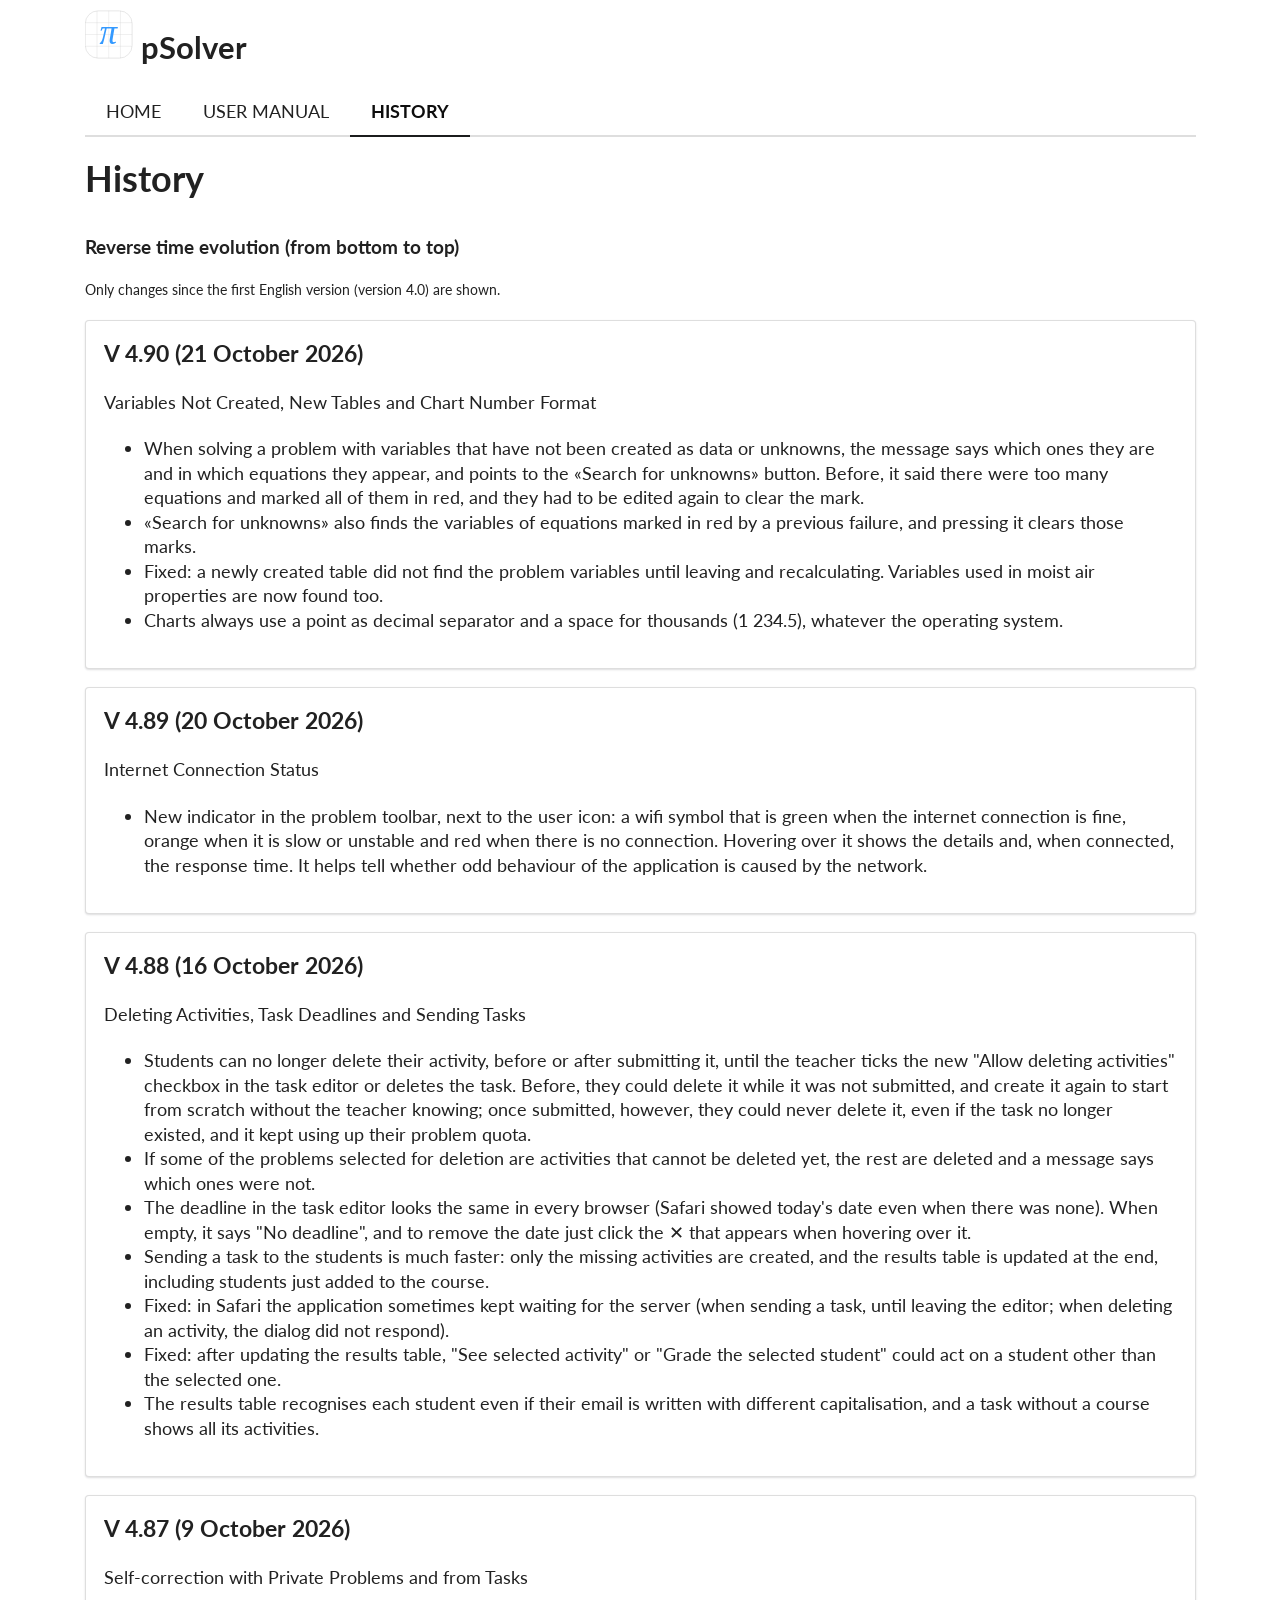
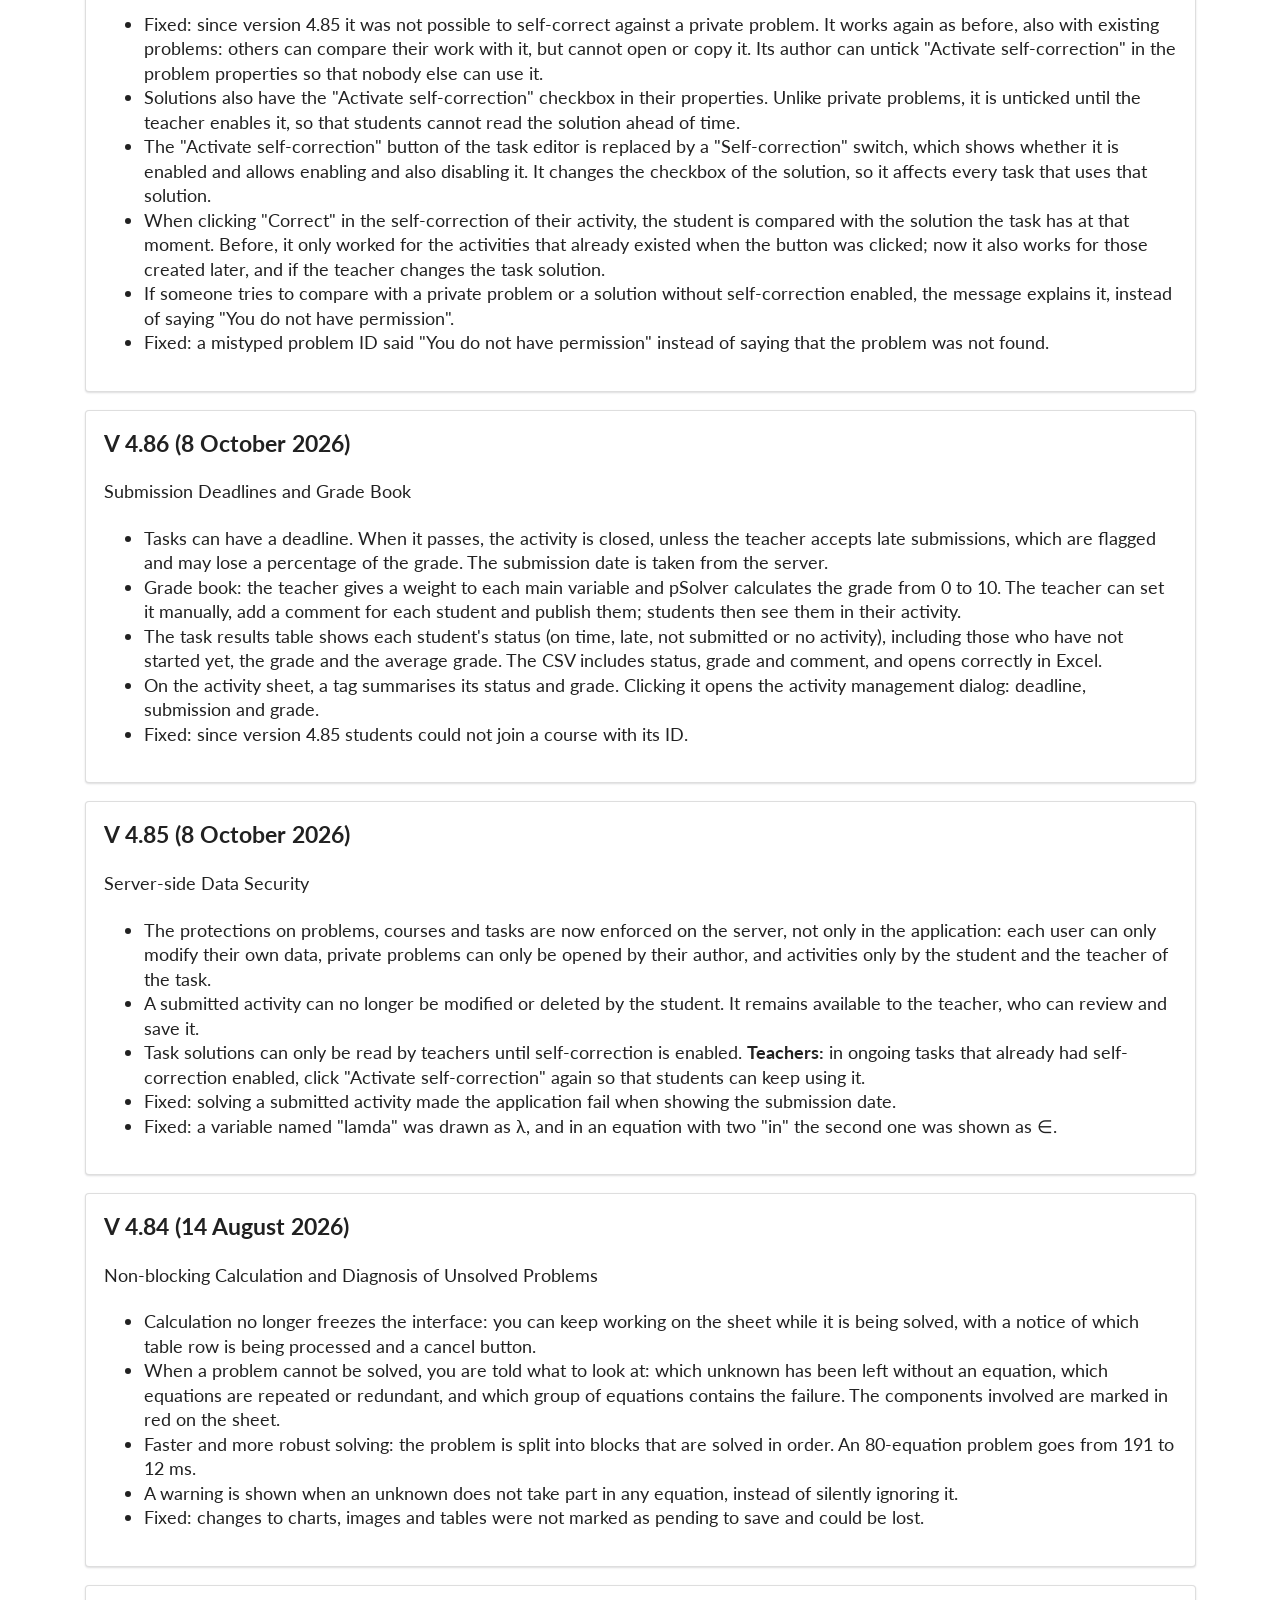
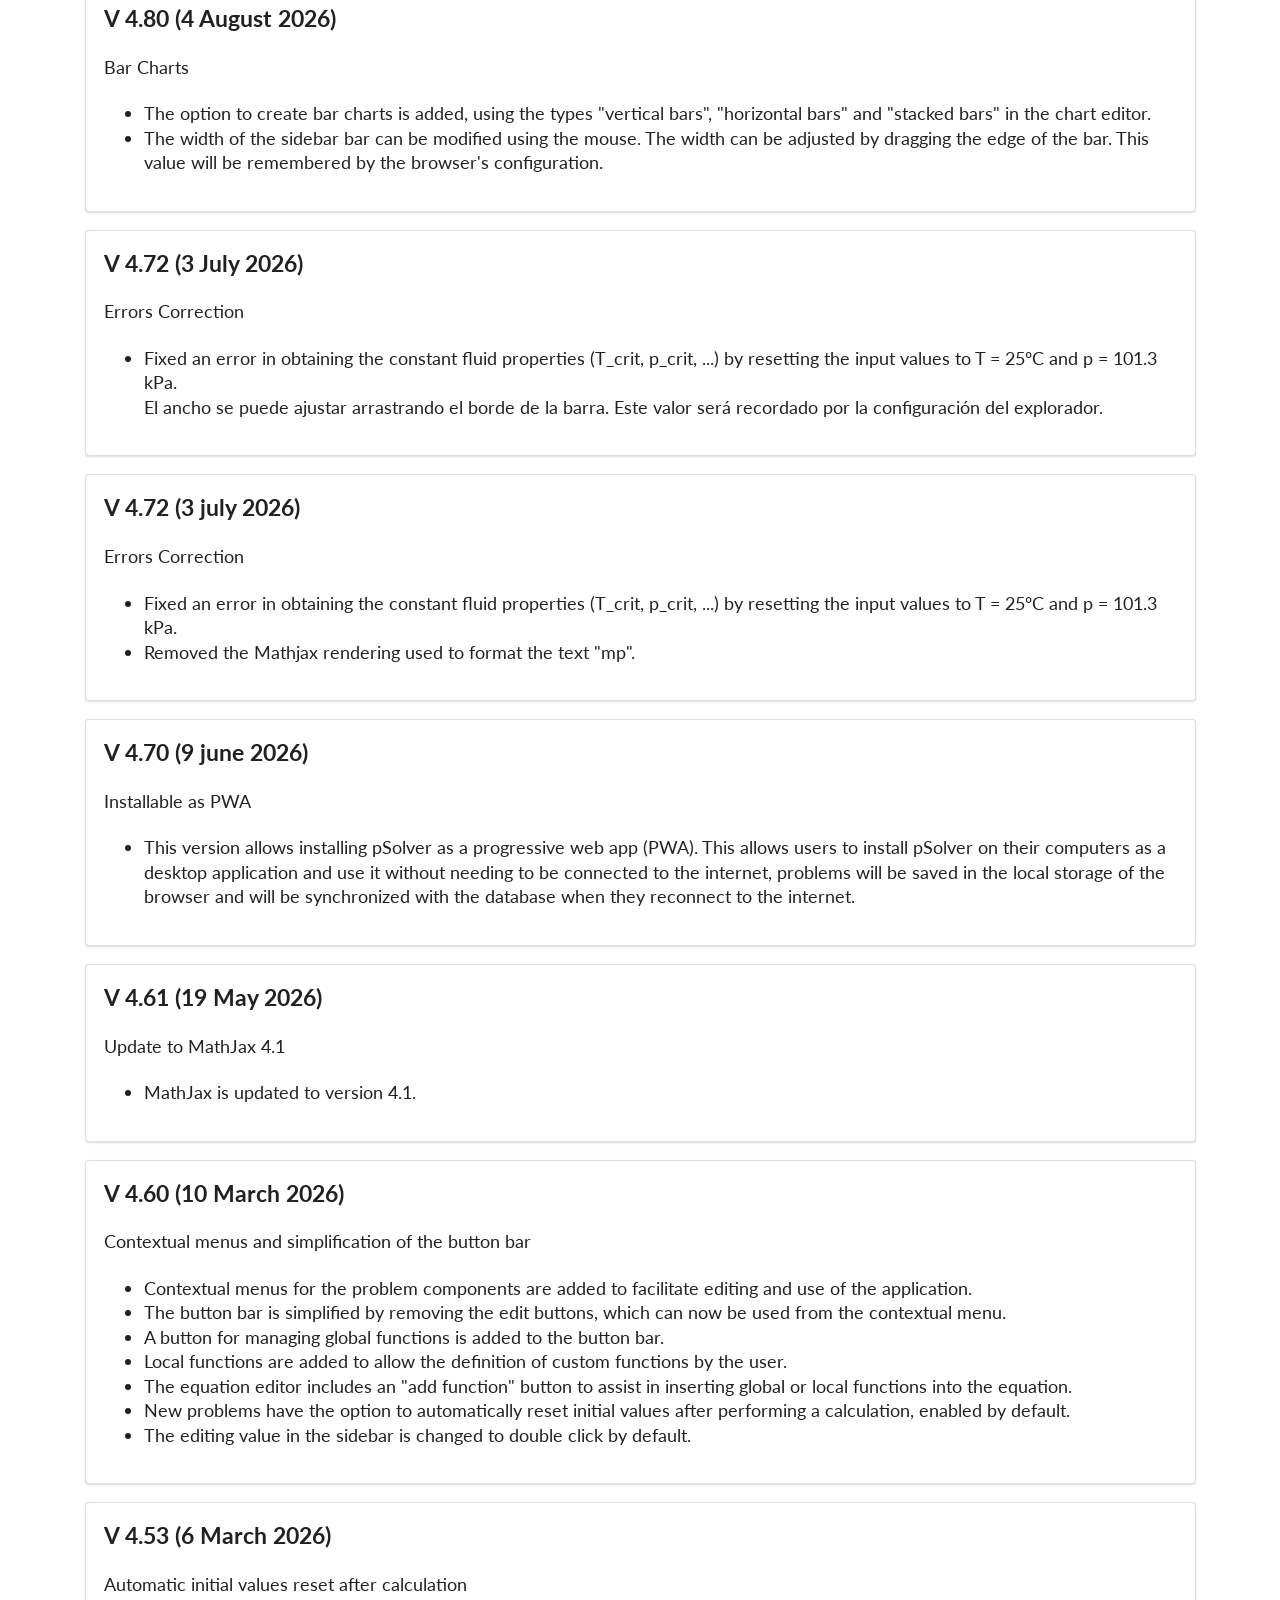
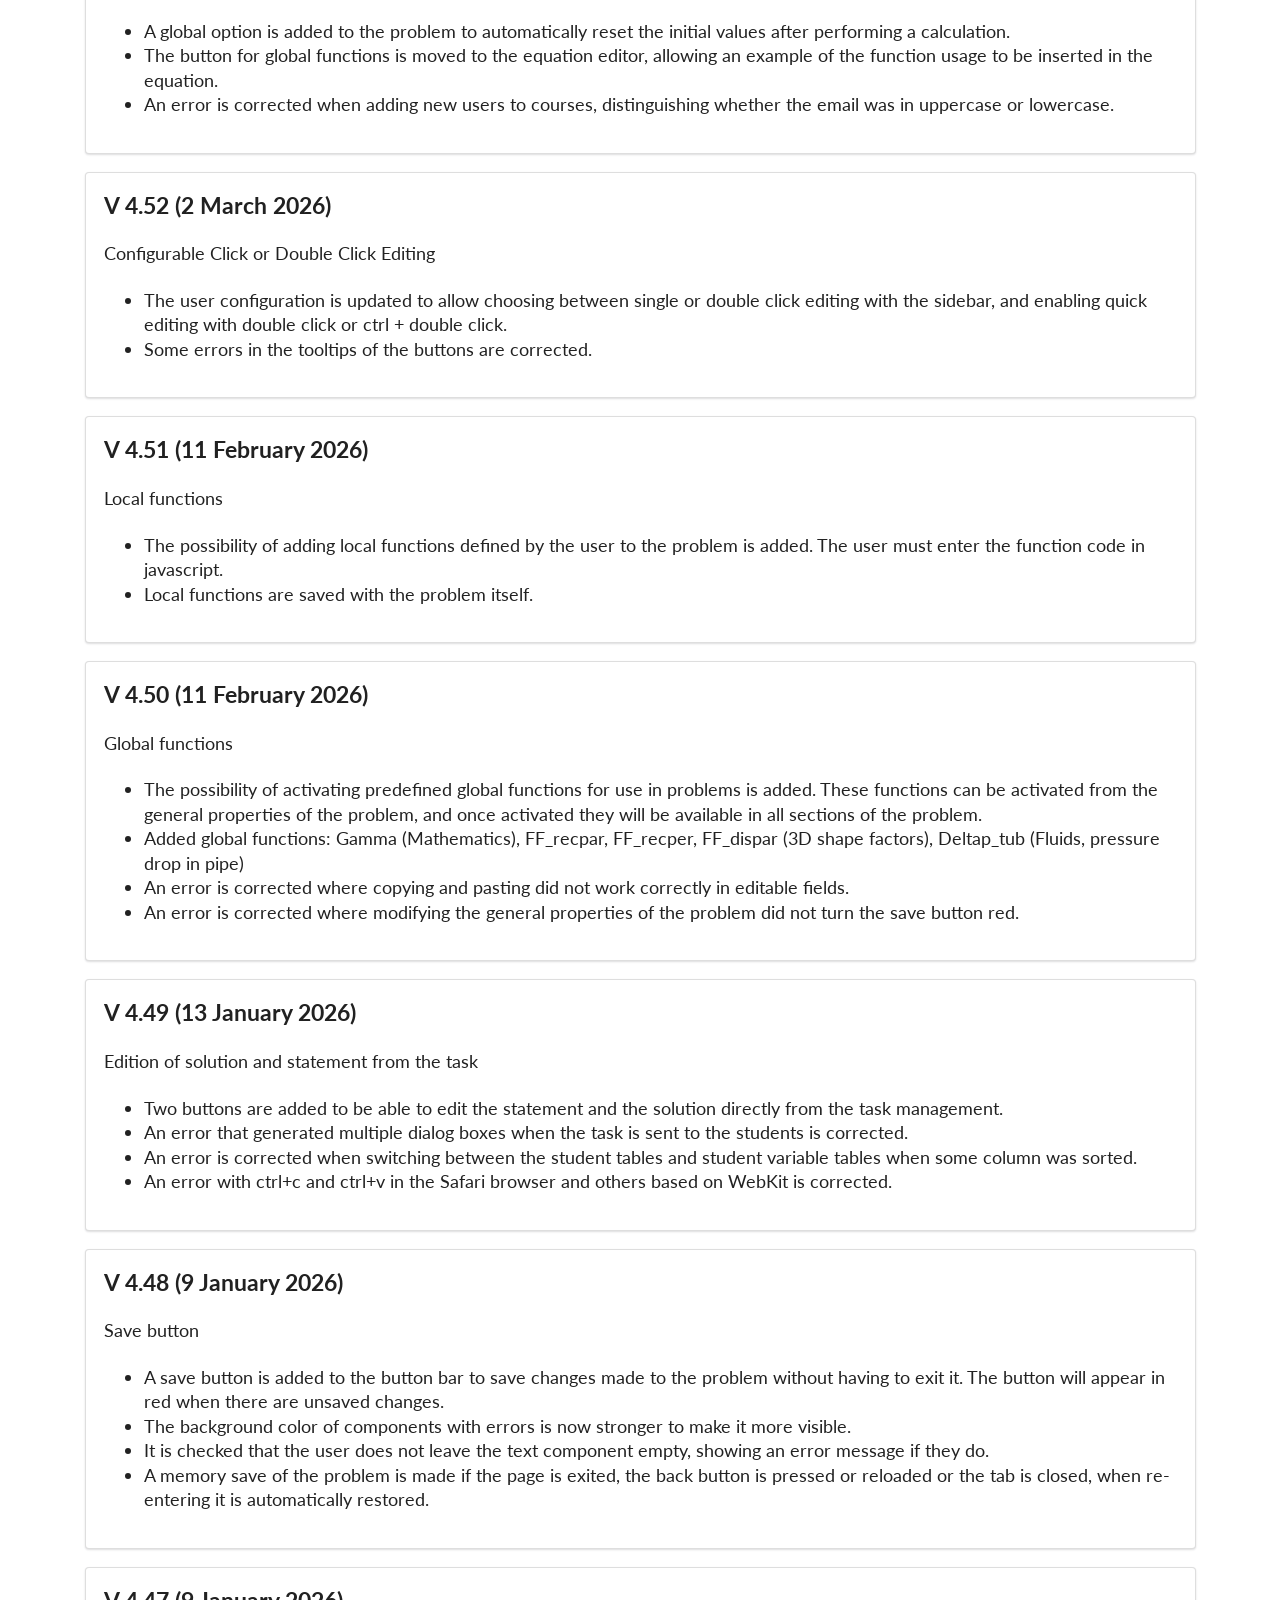
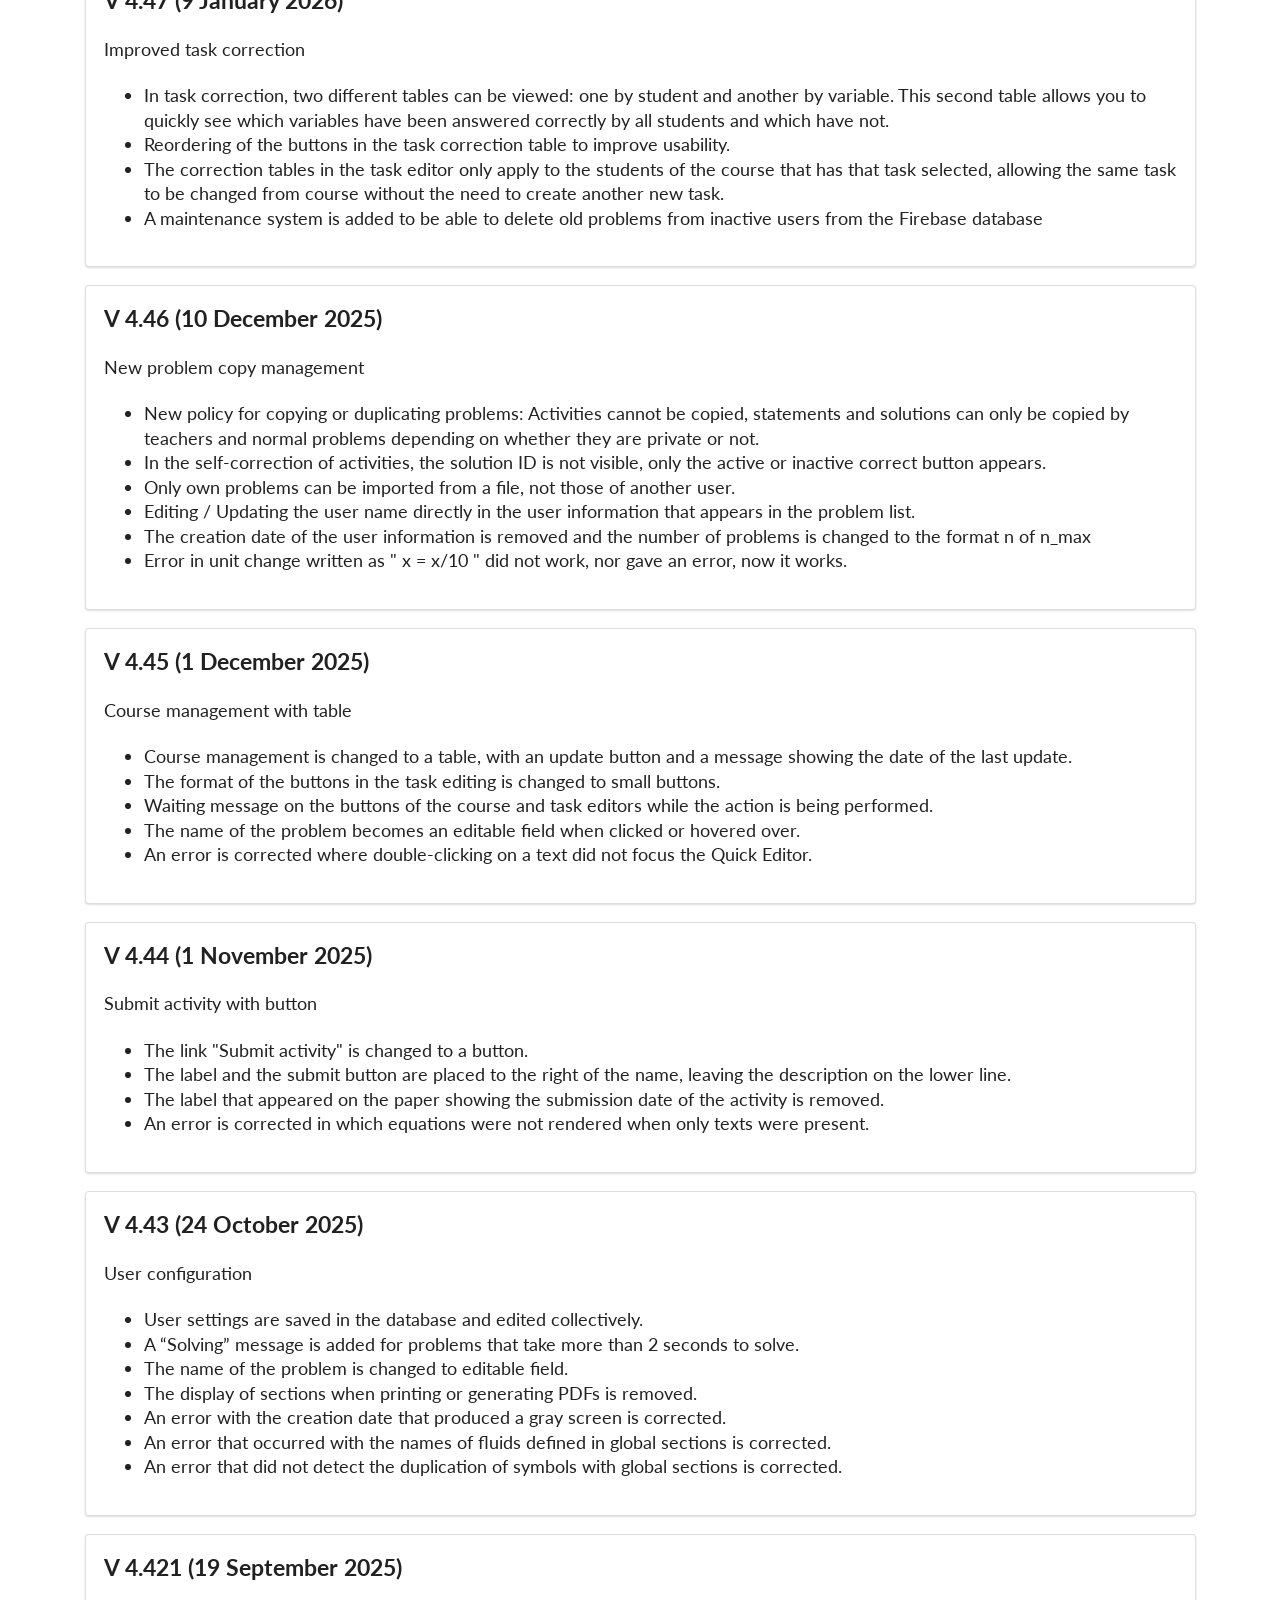
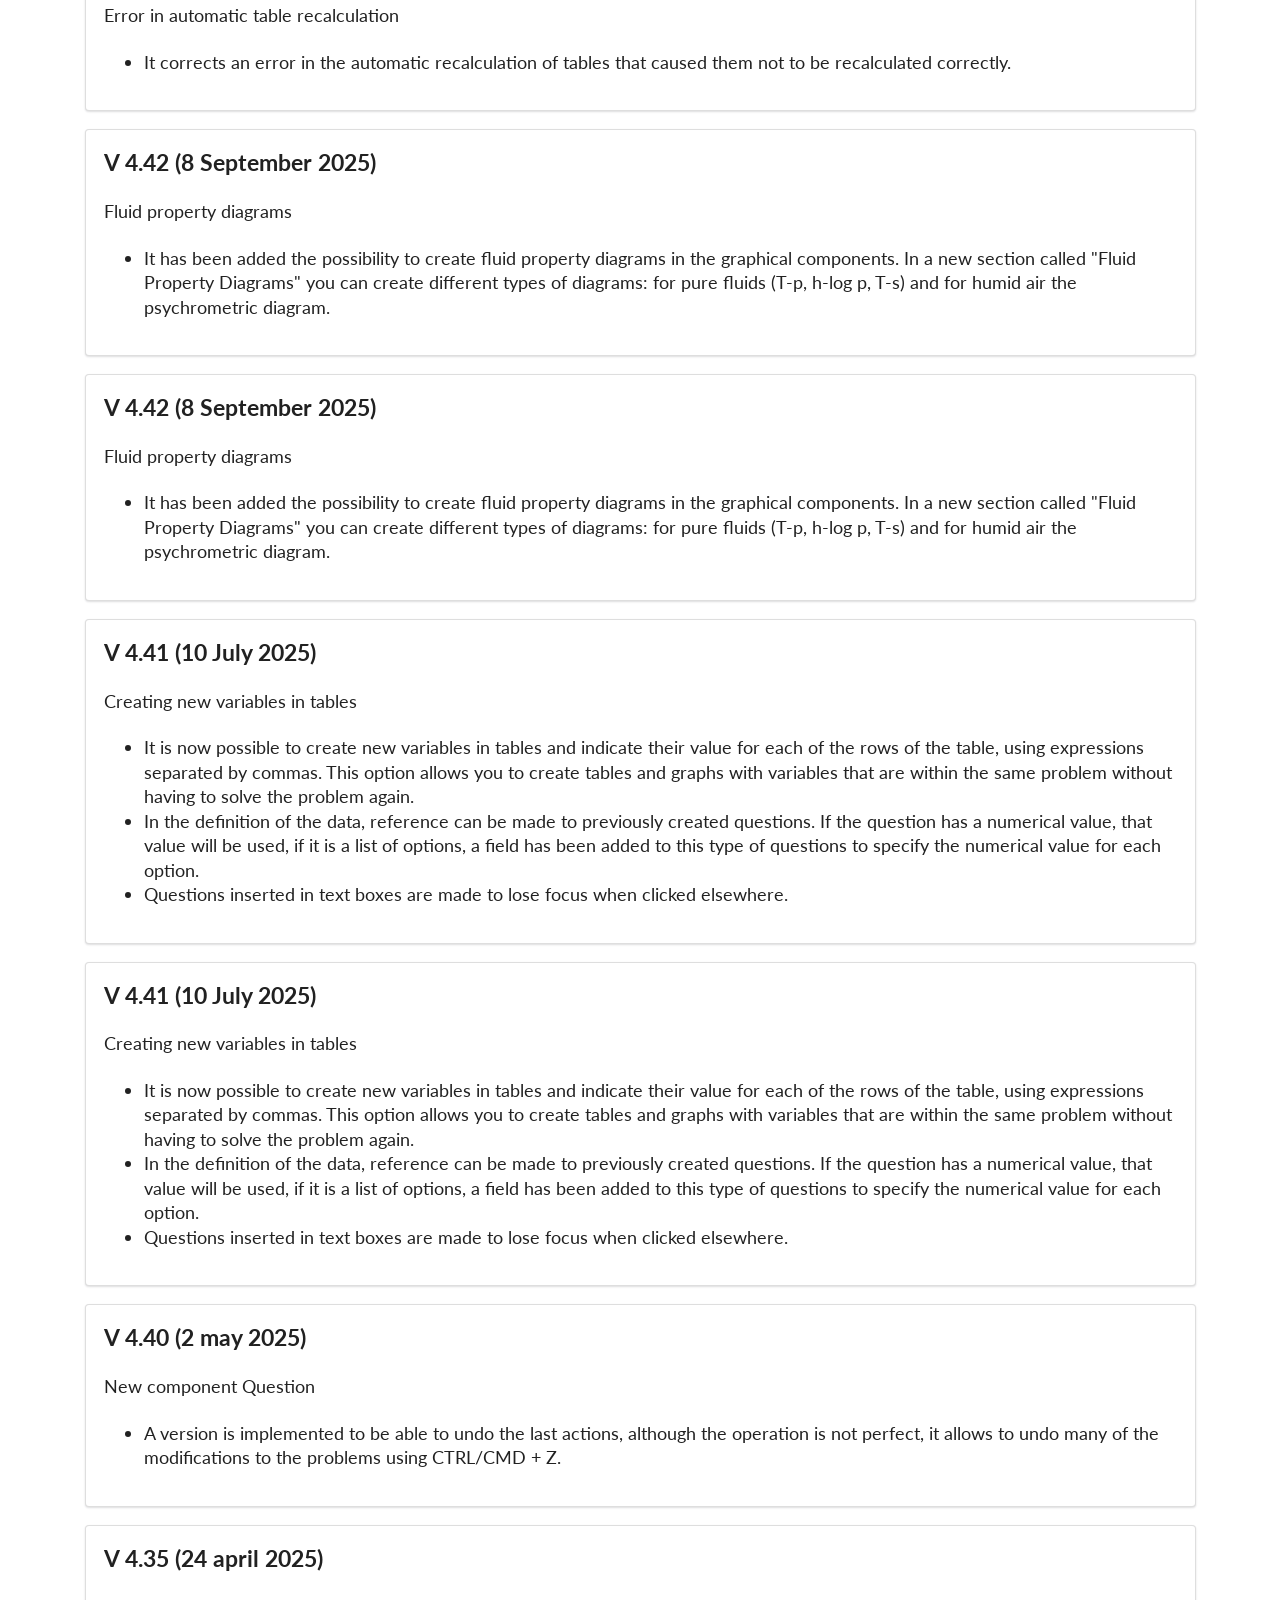
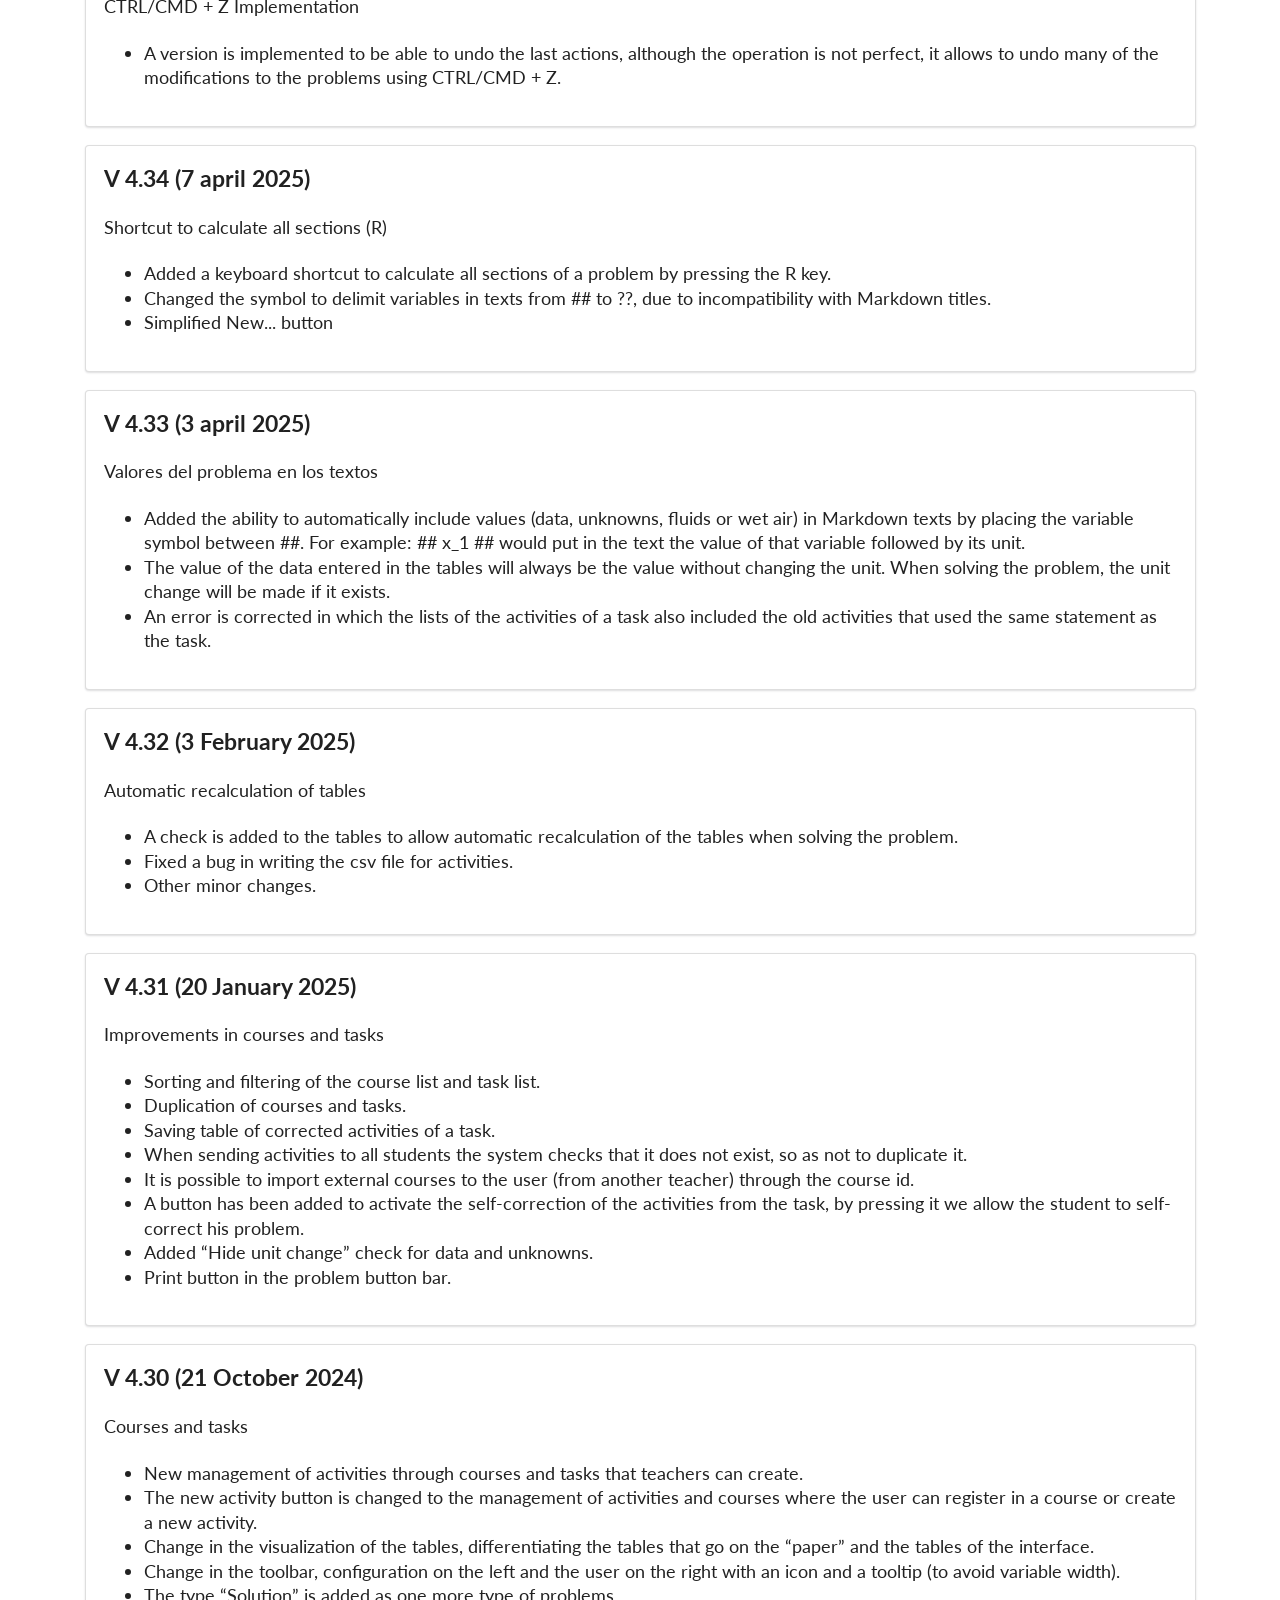
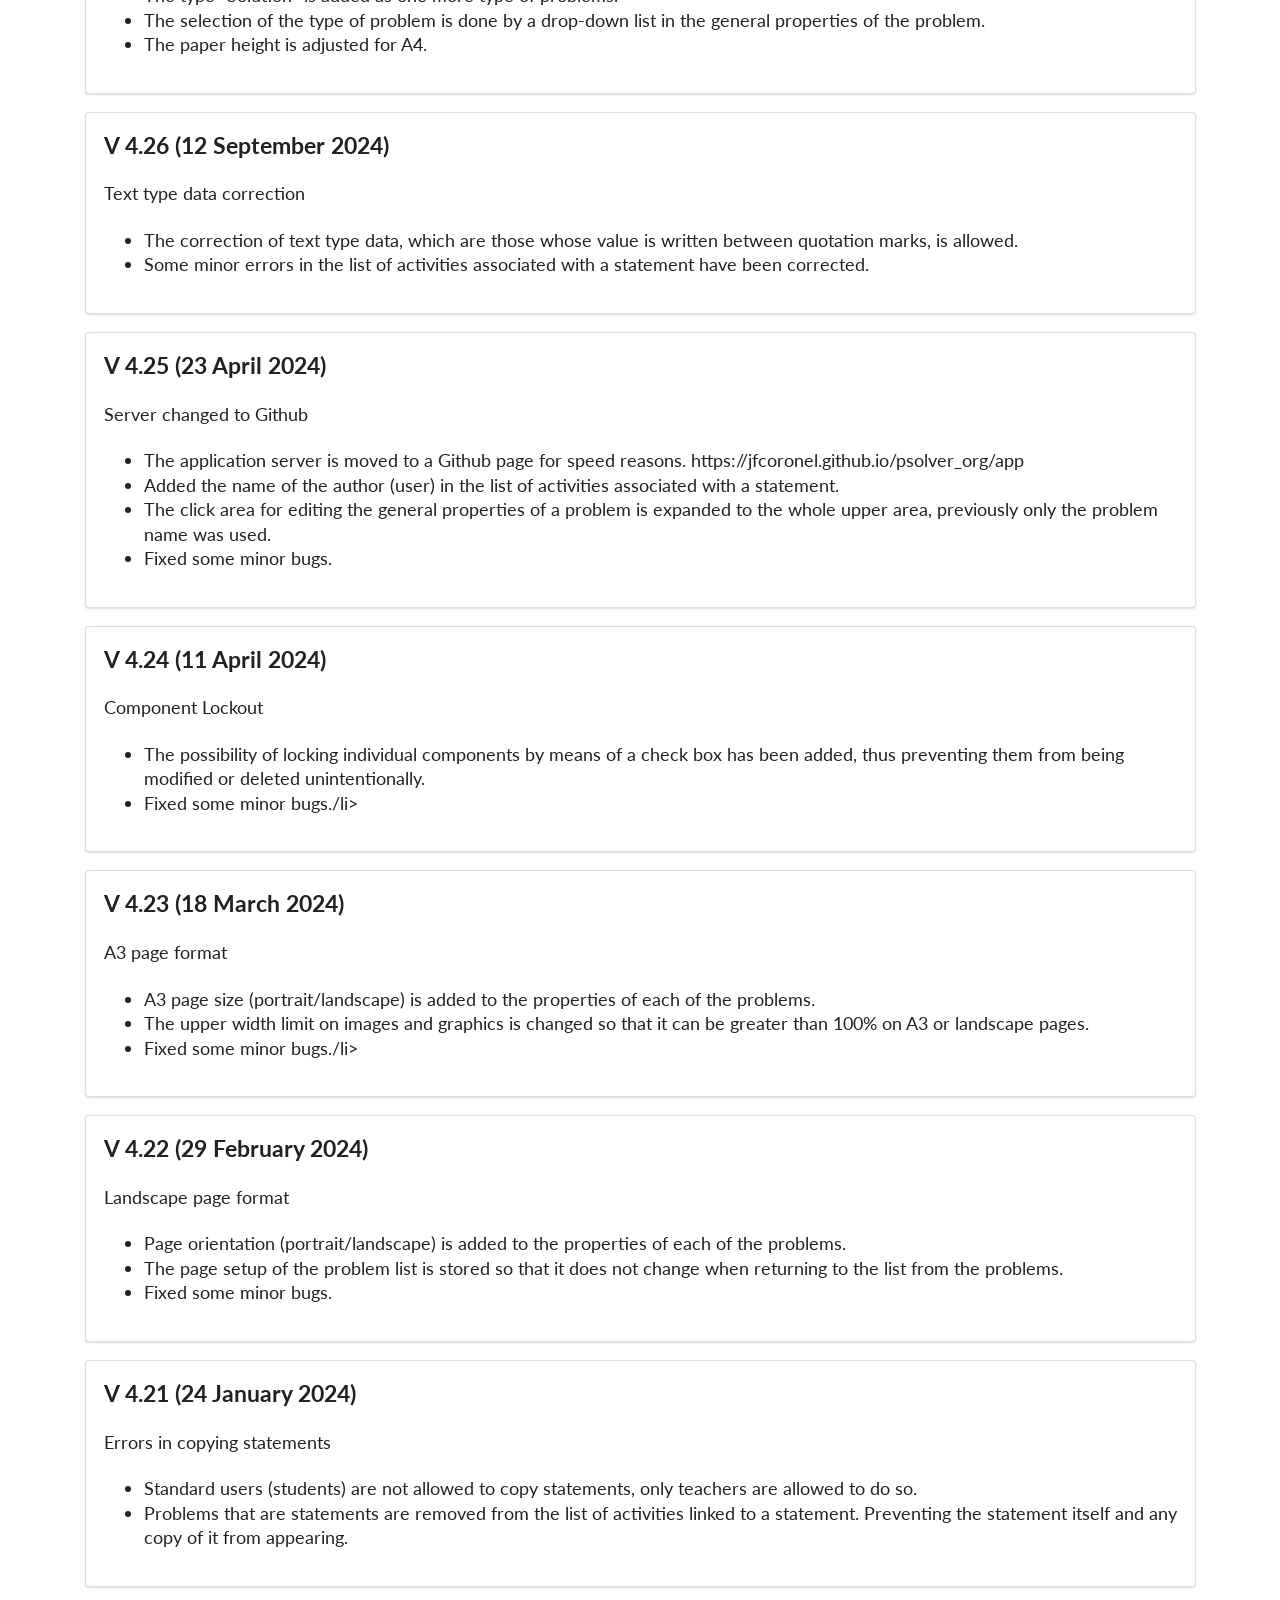
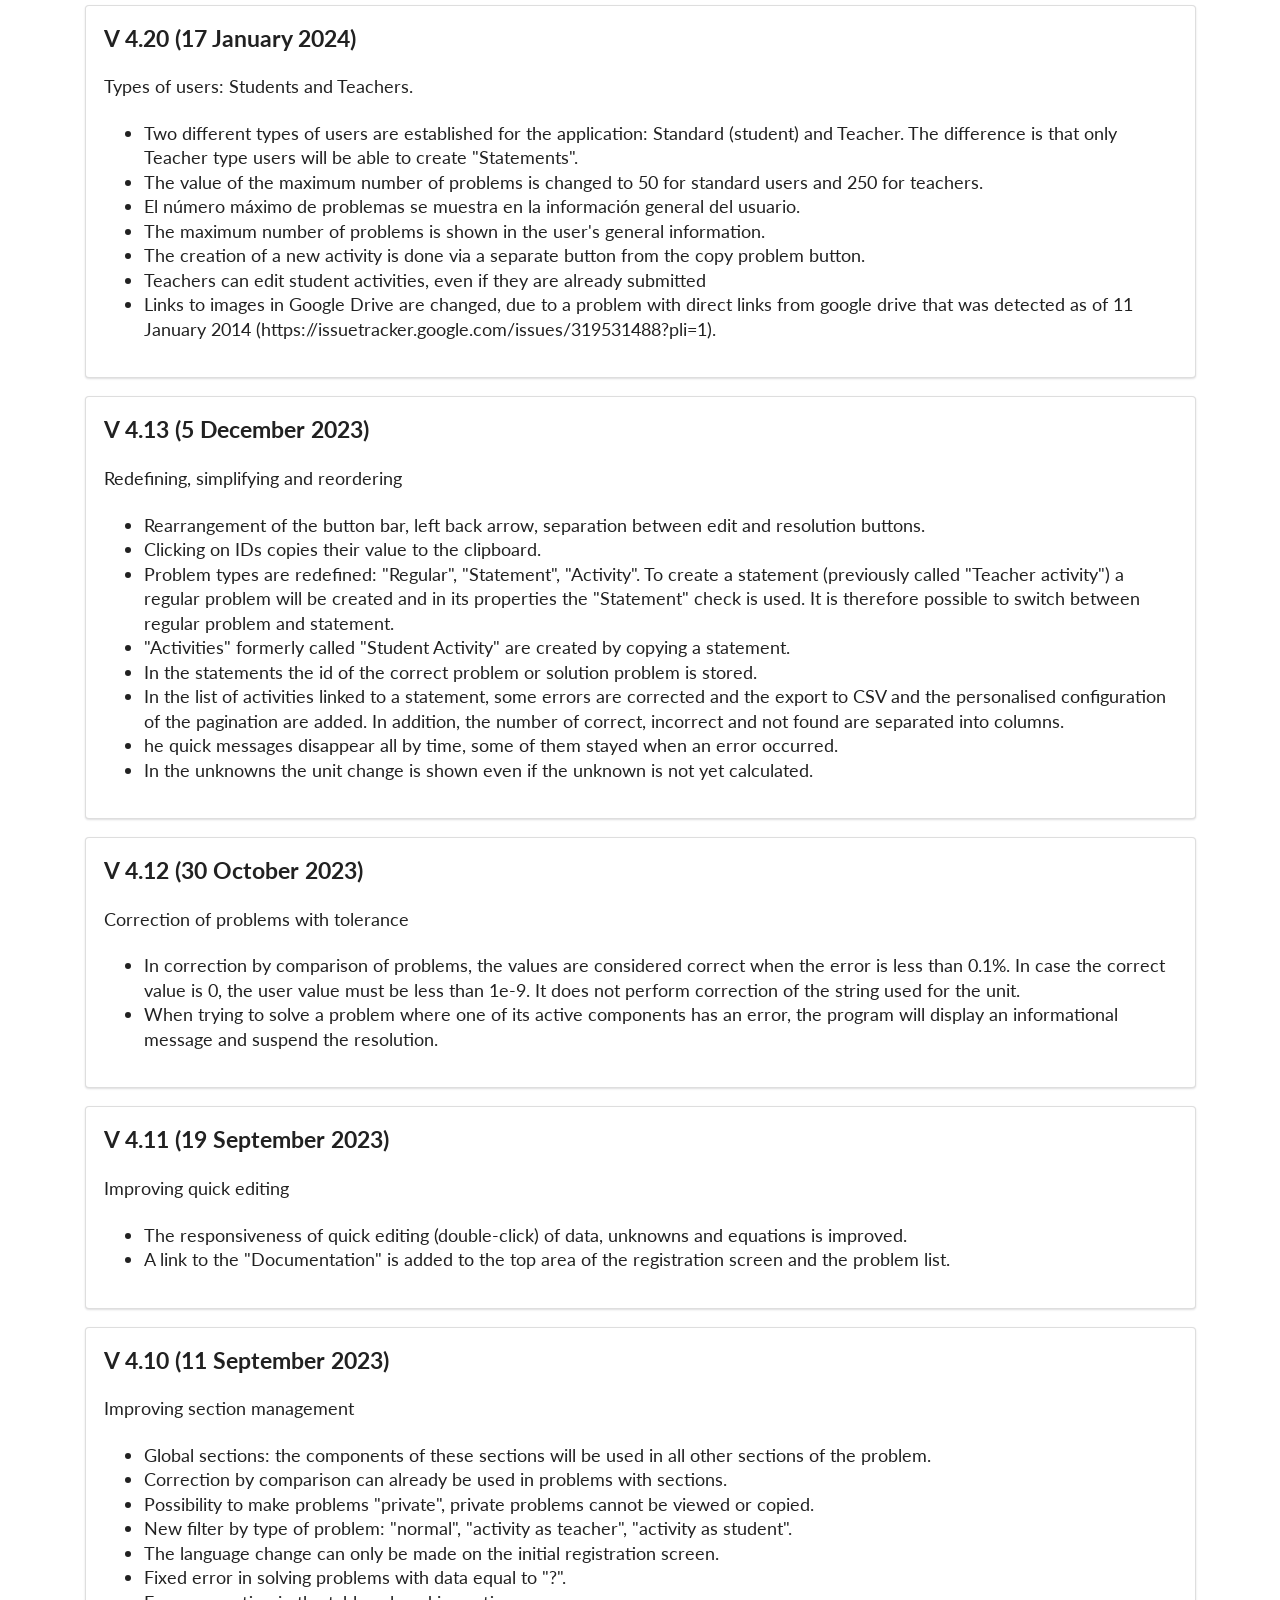
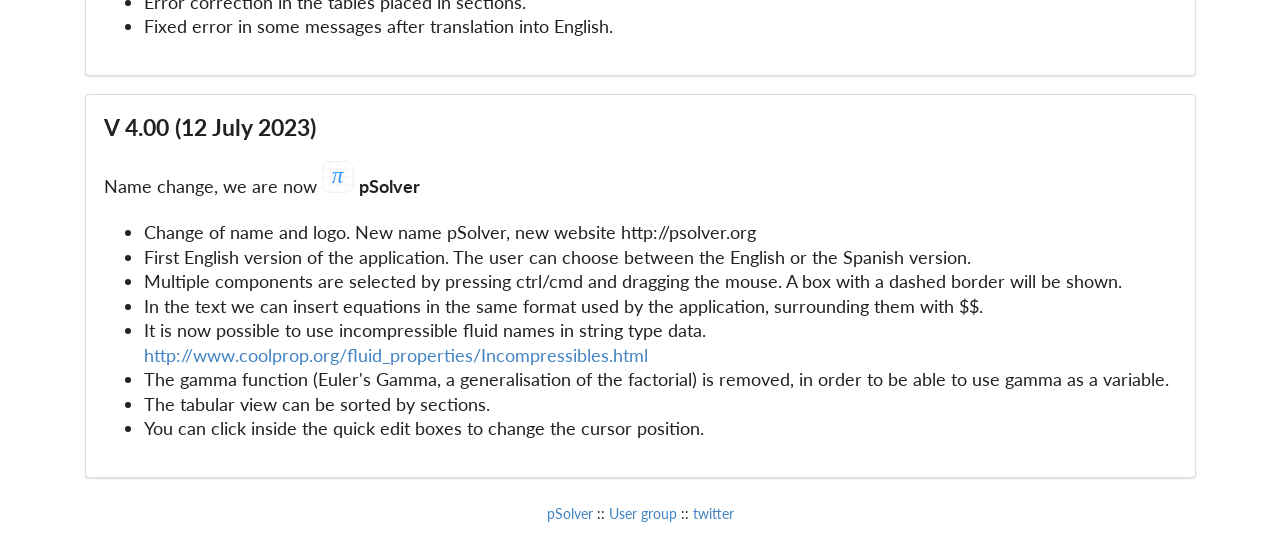
==== history.html @ be288a31 "Historial 4.90: se recuperan los finales de línea CRLF Co-Authored-By: Claude Opus 5.5 (1M context) " ====
<!DOCTYPE html>
<html lang="en">

<head>
	<title>pSolver</title>
	<meta http-equiv="content-type" content="text/html; charset=UTF-8" />
	<meta http-equiv="X-UA-Compatible" content="IE=edge">
	<meta name="viewport" content="width=device-width, initial-scale=1">
	<link rel="shortcut icon" href="img/favicon.png" />
	<meta name="description" content="Problem Solver" />
	<meta name="keywords" content="pSolver" />
	<meta name="author" content="Juan F. Coronel Toro" />
	<link rel="stylesheet" type="text/css" href="./css/semantic.min.css">
	<script src="./css/semantic.min.js"></script>
	<script src="https://code.jquery.com/jquery-3.1.1.min.js"
		integrity="sha256-hVVnYaiADRTO2PzUGmuLJr8BLUSjGIZsDYGmIJLv2b8=" crossorigin="anonymous"></script>
</head>

<body>

	<div class="ui container">
		<h2><img style="margin-top: 10px;" src="img/logo_psolver.svg" width="48px" alt="Logo pSolver"> pSolver
		</h2>

		<div class="ui secondary pointing menu container">
			<a href="index.html" class="item">HOME</a>
			<a href="user manual.html" class="item">USER MANUAL</a>
			<a href="history.html" class="item active">HISTORY</a>
		</div>

		<div class="ui main container">

			<h1>History</h1>
			<h4>Reverse time evolution (from bottom to top)</h4>

			<p>Only changes since the first English version (version 4.0) are shown.</p>

			<div class="ui segment">
				<h3>V 4.90 (21 October 2026)</h3>
				<p>Variables Not Created, New Tables and Chart Number Format</p>
				<ul>
					<li>When solving a problem with variables that have not been created as data or unknowns, the
						message says which ones they are and in which equations they appear, and points to the «Search
						for unknowns» button. Before, it said there were too many equations and marked all of them in red,
						and they had to be edited again to clear the mark.</li>
					<li>«Search for unknowns» also finds the variables of equations marked in red by a previous
						failure, and pressing it clears those marks.</li>
					<li>Fixed: a newly created table did not find the problem variables until leaving and
						recalculating. Variables used in moist air properties are now found too.</li>
					<li>Charts always use a point as decimal separator and a space for thousands (1 234.5), whatever
						the operating system.</li>
				</ul>
			</div>

			<div class="ui segment">
				<h3>V 4.89 (20 October 2026)</h3>
				<p>Internet Connection Status</p>
				<ul>
					<li>New indicator in the problem toolbar, next to the user icon: a wifi symbol that is green when the
						internet connection is fine, orange when it is slow or unstable and red when there is no connection.
						Hovering over it shows the details and, when connected, the response time. It helps tell whether odd
						behaviour of the application is caused by the network.</li>
				</ul>
			</div>

			<div class="ui segment">
				<h3>V 4.88 (16 October 2026)</h3>
				<p>Deleting Activities, Task Deadlines and Sending Tasks</p>
				<ul>
					<li>Students can no longer delete their activity, before or after submitting it, until the teacher
						ticks the new "Allow deleting activities" checkbox in the task editor or deletes the task. Before,
						they could delete it while it was not submitted, and create it again to start from scratch without
						the teacher knowing; once submitted, however, they could never delete it, even if the task no
						longer existed, and it kept using up their problem quota.</li>
					<li>If some of the problems selected for deletion are activities that cannot be deleted yet, the rest
						are deleted and a message says which ones were not.</li>
					<li>The deadline in the task editor looks the same in every browser (Safari showed today's date even
						when there was none). When empty, it says "No deadline", and to remove the date just click the ✕
						that appears when hovering over it.</li>
					<li>Sending a task to the students is much faster: only the missing activities are created, and the
						results table is updated at the end, including students just added to the course.</li>
					<li>Fixed: in Safari the application sometimes kept waiting for the server (when sending a task,
						until leaving the editor; when deleting an activity, the dialog did not respond).</li>
					<li>Fixed: after updating the results table, "See selected activity" or "Grade the selected student" could act on a student other
						than the selected one.</li>
					<li>The results table recognises each student even if their email is written with different
						capitalisation, and a task without a course shows all its activities.</li>
				</ul>
			</div>

			<div class="ui segment">
				<h3>V 4.87 (9 October 2026)</h3>
				<p>Self-correction with Private Problems and from Tasks</p>
				<ul>
					<li>Fixed: since version 4.85 it was not possible to self-correct against a private problem. It works
						again as before, also with existing problems: others can compare their work with it, but cannot
						open or copy it. Its author can untick "Activate self-correction" in the problem properties so that
						nobody else can use it.</li>
					<li>Solutions also have the "Activate self-correction" checkbox in their properties. Unlike private
						problems, it is unticked until the teacher enables it, so that students cannot read the solution
						ahead of time.</li>
					<li>The "Activate self-correction" button of the task editor is replaced by a "Self-correction"
						switch, which shows whether it is enabled and allows enabling and also disabling it. It changes the
						checkbox of the solution, so it affects every task that uses that solution.</li>
					<li>When clicking "Correct" in the self-correction of their activity, the student is compared with the solution the task has at
						that moment. Before, it only worked for the activities that already existed when the button was
						clicked; now it also works for those created later, and if the teacher changes the task solution.</li>
					<li>If someone tries to compare with a private problem or a solution without self-correction
						enabled, the message explains it, instead of saying "You do not have permission".</li>
					<li>Fixed: a mistyped problem ID said "You do not have permission" instead of saying that the
						problem was not found.</li>
				</ul>
			</div>

			<div class="ui segment">
				<h3>V 4.86 (8 October 2026)</h3>
				<p>Submission Deadlines and Grade Book</p>
				<ul>
					<li>Tasks can have a deadline. When it passes, the activity is closed, unless the teacher
						accepts late submissions, which are flagged and may lose a percentage of the grade. The
						submission date is taken from the server.</li>
					<li>Grade book: the teacher gives a weight to each main variable and pSolver calculates the
						grade from 0 to 10. The teacher can set it manually, add a comment for each student and
						publish them; students then see them in their activity.</li>
					<li>The task results table shows each student's status (on time, late, not submitted or no
						activity), including those who have not started yet, the grade and the average grade. The
						CSV includes status, grade and comment, and opens correctly in Excel.</li>
					<li>On the activity sheet, a tag summarises its status and grade. Clicking it opens the
						activity management dialog: deadline, submission and grade.</li>
					<li>Fixed: since version 4.85 students could not join a course with its ID.</li>
				</ul>
			</div>

			<div class="ui segment">
				<h3>V 4.85 (8 October 2026)</h3>
				<p>Server-side Data Security</p>
				<ul>
					<li>The protections on problems, courses and tasks are now enforced on the server, not only in
						the application: each user can only modify their own data, private problems can only be
						opened by their author, and activities only by the student and the teacher of the task.</li>
					<li>A submitted activity can no longer be modified or deleted by the student. It remains
						available to the teacher, who can review and save it.</li>
					<li>Task solutions can only be read by teachers until self-correction is enabled.
						<b>Teachers:</b> in ongoing tasks that already had self-correction enabled, click "Activate
						self-correction" again so that students can keep using it.</li>
					<li>Fixed: solving a submitted activity made the application fail when showing the submission
						date.</li>
					<li>Fixed: a variable named "lamda" was drawn as λ, and in an equation with two "in" the second
						one was shown as ∈.</li>
				</ul>
			</div>

			<div class="ui segment">
				<h3>V 4.84 (14 August 2026)</h3>
				<p>Non-blocking Calculation and Diagnosis of Unsolved Problems</p>
				<ul>
					<li>Calculation no longer freezes the interface: you can keep working on the sheet while it is
						being solved, with a notice of which table row is being processed and a cancel button.</li>
					<li>When a problem cannot be solved, you are told what to look at: which unknown has been left
						without an equation, which equations are repeated or redundant, and which group of equations
						contains the failure. The components involved are marked in red on the sheet.</li>
					<li>Faster and more robust solving: the problem is split into blocks that are solved in order. An
						80-equation problem goes from 191 to 12 ms.</li>
					<li>A warning is shown when an unknown does not take part in any equation, instead of silently
						ignoring it.</li>
					<li>Fixed: changes to charts, images and tables were not marked as pending to save and could be
						lost.</li>
				</ul>
			</div>

			<div class="ui segment">
				<h3>V 4.80 (4 August 2026)</h3>
				<p>Bar Charts</p>
				<ul>
					<li>The option to create bar charts is added, using the types "vertical bars", "horizontal bars" and "stacked bars" 
						in the chart editor.</li>
					<li>The width of the sidebar bar can be modified using the mouse. 
						The width can be adjusted by dragging the edge of the bar. This value will be remembered by the browser's configuration.</li>
				</ul>
			</div>

			<div class="ui segment">
				<h3>V 4.72 (3 July 2026)</h3>
				<p>Errors Correction</p>
				<ul>
					<li>Fixed an error in obtaining the constant fluid properties (T_crit, p_crit, ...) by
						resetting the input values to T = 25ºC and p = 101.3 kPa.</li>
						El ancho se puede ajustar arrastrando el borde de la barra. Este valor será recordado por la configuración del explorador.</li>
				</ul>
			</div>

			<div class="ui segment">
				<h3>V 4.72 (3 july 2026)</h3>
				<p>Errors Correction</p>
				<ul>
					<li>Fixed an error in obtaining the constant fluid properties (T_crit, p_crit, ...) by
						resetting the input values to T = 25ºC and p = 101.3 kPa.</li>
					<li>Removed the Mathjax rendering used to format the text "mp".</li>
				</ul>
			</div>

			<div class="ui segment">
				<h3>V 4.70 (9 june 2026)</h3>
				<p>Installable as PWA</p>
				<ul>
					<li>This version allows installing pSolver as a progressive web app (PWA).
						This allows users to install pSolver on their computers as a desktop application
						and use it without needing to be connected to the internet, problems will be saved in the local
						storage of the browser
						and will be synchronized with the database when they reconnect to the internet.</li>
					</li>
				</ul>
			</div>

			<div class="ui segment">
				<h3>V 4.61 (19 May 2026)</h3>
				<p>Update to MathJax 4.1</p>
				<ul>
					<li>MathJax is updated to version 4.1.</li>
				</ul>
			</div>

			<div class="ui segment">
				<h3>V 4.60 (10 March 2026)</h3>
				<p>Contextual menus and simplification of the button bar</p>
				<ul>
					<li>Contextual menus for the problem components are added to facilitate editing and use of the
						application.</li>
					<li>The button bar is simplified by removing the edit buttons, which can now be used from the
						contextual menu.</li>
					<li>A button for managing global functions is added to the button bar.</li>
					<li>Local functions are added to allow the definition of custom functions by the user.</li>
					<li>The equation editor includes an "add function" button to assist in inserting global or local
						functions into the equation.</li>
					<li>New problems have the option to automatically reset initial values after performing a
						calculation, enabled by default.</li>
					<li>The editing value in the sidebar is changed to double click by default.</li>
				</ul>
			</div>

			<div class="ui segment">
				<h3>V 4.53 (6 March 2026)</h3>
				<p>Automatic initial values reset after calculation</p>
				<ul>
					<li>A global option is added to the problem to automatically reset the initial values after
						performing a calculation.</li>
					<li>The button for global functions is moved to the equation editor, allowing an example of the
						function usage to be inserted in the equation.</li>
					<li>An error is corrected when adding new users to courses, distinguishing whether the email was in
						uppercase or lowercase.</li>
				</ul>
			</div>

			<div class="ui segment">
				<h3>V 4.52 (2 March 2026)</h3>
				<p>Configurable Click or Double Click Editing</p>
				<ul>
					<li>The user configuration is updated to allow choosing between single or double click editing with
						the sidebar, and enabling quick editing with double click or ctrl + double click.</li>
					<li>Some errors in the tooltips of the buttons are corrected.</li>
				</ul>
			</div>

			<div class="ui segment">
				<h3>V 4.51 (11 February 2026)</h3>
				<p>Local functions</p>
				<ul>
					<li>The possibility of adding local functions defined by the user to the problem is added. The user
						must enter the function code in javascript.</li>
					<li>Local functions are saved with the problem itself.</li>
				</ul>
			</div>

			<div class="ui segment">
				<h3>V 4.50 (11 February 2026)</h3>
				<p>Global functions</p>
				<ul>
					<li>The possibility of activating predefined global functions for use in problems is added. These
						functions can be activated from the general properties of the problem, and once activated they
						will be available in all sections of the problem.</li>
					<li>Added global functions: Gamma (Mathematics), FF_recpar, FF_recper, FF_dispar (3D shape factors),
						Deltap_tub (Fluids, pressure drop in pipe)</li>
					<li>An error is corrected where copying and pasting did not work correctly in editable fields.</li>
					<li>An error is corrected where modifying the general properties of the problem did not turn the
						save button red.</li>
				</ul>
			</div>
			<div class="ui segment">
				<h3>V 4.49 (13 January 2026)</h3>
				<p>Edition of solution and statement from the task</p>
				<ul>
					<li>Two buttons are added to be able to edit the statement and the solution directly from the
						task management.
					</li>
					<li>An error that generated multiple dialog boxes when the task is sent to the students is
						corrected.
					</li>
					<li>An error is corrected when switching between the student tables and student variable tables when
						some column was sorted.
					</li>
					<li>An error with ctrl+c and ctrl+v in the Safari browser and others based on WebKit is corrected.
					</li>
				</ul>
			</div>

			<div class="ui segment">
				<h3>V 4.48 (9 January 2026)</h3>
				<p>Save button</p>
				<ul>
					<li>A save button is added to the button bar to save changes made to the problem without having to
						exit it.
						The button will appear in red when there are unsaved changes.
					</li>
					<li>The background color of components with errors is now stronger to make it more visible.</li>
					</li>
					<li>It is checked that the user does not leave the text component empty, showing an error message if
						they do.
					</li>
					<li>A memory save of the problem is made if the page is exited, the back button is pressed or
						reloaded or the tab is closed, when re-entering it is automatically restored.
				</ul>
			</div>

			<div class="ui segment">
				<h3>V 4.47 (9 January 2026)</h3>
				<p>Improved task correction</p>
				<ul>
					<li>In task correction, two different tables can be viewed: one by student and another by variable.
						This second table allows you to quickly see which variables have been answered correctly by all
						students and which have not.
					</li>
					<li>Reordering of the buttons in the task correction table to improve usability.
					</li>
					<li>The correction tables in the task editor only apply to the students of the course that has that
						task selected,
						allowing the same task to be changed from course without the need to create another new task.
					</li>
					<li>A maintenance system is added to be able to delete old problems from inactive users from the
						Firebase database</li>
				</ul>
			</div>

			<div class="ui segment">
				<h3>V 4.46 (10 December 2025)</h3>
				<p>New problem copy management</p>
				<ul>
					<li>New policy for copying or duplicating problems: Activities cannot be copied,
						statements and solutions can only be copied by teachers and normal problems
						depending on whether they are private or not.</li>
					<li>In the self-correction of activities, the solution ID is not visible, only the active or
						inactive correct button appears.</li>
					<li>Only own problems can be imported from a file, not those of another user.</li>
					<li>Editing / Updating the user name directly in the user information that appears in the problem
						list.</li>
					<li>The creation date of the user information is removed and the number of problems is changed to
						the
						format n of n_max</li>
					<li>Error in unit change written as " x = x/10 " did not work, nor gave an error, now it works.</li>
				</ul>
			</div>

			<div class="ui segment">
				<h3>V 4.45 (1 December 2025)</h3>
				<p>Course management with table</p>
				<ul>
					<li>Course management is changed to a table, with an update button and a message showing the date of
						the last update.</li>
					<li>The format of the buttons in the task editing is changed to small buttons.</li>
					<li>Waiting message on the buttons of the course and task editors while the action is being
						performed.</li>
					<li>The name of the problem becomes an editable field when clicked or hovered over.</li>
					<li>An error is corrected where double-clicking on a text did not focus the Quick Editor.</li>
				</ul>
			</div>

			<div class="ui segment">
				<h3>V 4.44 (1 November 2025)</h3>
				<p>Submit activity with button</p>
				<ul>
					<li>The link "Submit activity" is changed to a button.</li>
					<li>The label and the submit button are placed to the right of the name, leaving
						the description on the lower line.</li>
					</li>
					<li>The label that appeared on the paper showing the submission date of the activity is removed.
					</li>
					<li>An error is corrected in which equations were not rendered when only texts were present.</li>
				</ul>
			</div>

			<div class="ui segment">
				<h3>V 4.43 (24 October 2025)</h3>
				<p>User configuration</p>
				<ul>
					<li>User settings are saved in the database and edited collectively.</li>
					<li>A “Solving” message is added for problems that take more than 2 seconds to solve.</li>
					<li>The name of the problem is changed to editable field.</li>
					<li>The display of sections when printing or generating PDFs is removed.</li>
					<li>An error with the creation date that produced a gray screen is corrected.</li>
					<li>An error that occurred with the names of fluids defined in global sections is corrected.</li>
					<li>An error that did not detect the duplication of symbols with global sections is corrected.</li>
				</ul>
			</div>

			<div class="ui segment">
				<h3>V 4.421 (19 September 2025)</h3>
				<p>Error in automatic table recalculation</p>
				<ul>
					<li>It corrects an error in the automatic recalculation of tables that caused them not to be
						recalculated correctly.
					</li>
				</ul>
			</div>

			<div class="ui segment">
				<h3>V 4.42 (8 September 2025)</h3>
				<p>Fluid property diagrams</p>
				<ul>
					<li>It has been added the possibility to create fluid property diagrams in the graphical components.
						In a new section called "Fluid Property Diagrams" you can create different types of diagrams:
						for pure fluids (T-p, h-log p, T-s) and for humid air the psychrometric diagram.
					</li>
				</ul>
			</div>

			<div class="ui segment">
				<h3>V 4.42 (8 September 2025)</h3>
				<p>Fluid property diagrams</p>
				<ul>
					<li>It has been added the possibility to create fluid property diagrams in the graphical components.
						In a new section called "Fluid Property Diagrams" you can create different types of diagrams:
						for pure fluids (T-p, h-log p, T-s) and for humid air the psychrometric diagram.
					</li>
				</ul>
			</div>

			<div class="ui segment">
				<h3>V 4.41 (10 July 2025)</h3>
				<p>Creating new variables in tables</p>
				<ul>
					<li>It is now possible to create new variables in tables and indicate their value for
						each of the rows of the table, using expressions separated by commas.
						This option allows you to create tables and graphs with variables
						that are within the same problem without having to solve the problem again.</li>
					<li>In the definition of the data, reference can be made to previously created questions.
						If the question has a numerical value, that value will be used,
						if it is a list of options, a field has been added to this type of questions
						to specify the numerical value for each option.</li>
					<li>Questions inserted in text boxes are made to lose focus when clicked elsewhere.</li>
				</ul>
			</div>

			<div class="ui segment">
				<h3>V 4.41 (10 July 2025)</h3>
				<p>Creating new variables in tables</p>
				<ul>
					<li>It is now possible to create new variables in tables and indicate their value for
						each of the rows of the table, using expressions separated by commas.
						This option allows you to create tables and graphs with variables
						that are within the same problem without having to solve the problem again.</li>
					<li>In the definition of the data, reference can be made to previously created questions.
						If the question has a numerical value, that value will be used,
						if it is a list of options, a field has been added to this type of questions
						to specify the numerical value for each option.</li>
					<li>Questions inserted in text boxes are made to lose focus when clicked elsewhere.</li>
				</ul>
			</div>


			<div class="ui segment">
				<h3>V 4.40 (2 may 2025)</h3>
				<p>New component Question</p>
				<ul>
					<li>A version is implemented to be able to undo the last actions,
						although the operation is not perfect, it allows to undo many of the modifications to the
						problems using CTRL/CMD + Z. </li>
				</ul>
			</div>

			<div class="ui segment">
				<h3>V 4.35 (24 april 2025)</h3>
				<p>CTRL/CMD + Z Implementation</p>
				<ul>
					<li>A version is implemented to be able to undo the last actions,
						although the operation is not perfect, it allows to undo many of the modifications to the
						problems using CTRL/CMD + Z. </li>
				</ul>
			</div>

			<div class="ui segment">
				<h3>V 4.34 (7 april 2025)</h3>
				<p>Shortcut to calculate all sections (R)</p>
				<ul>
					<li>Added a keyboard shortcut to calculate all sections of a problem by pressing the R key.</li>
					<li>Changed the symbol to delimit variables in texts from ## to ??, due to incompatibility with
						Markdown titles.</li>
					<li>Simplified New... button</li>
				</ul>
			</div>

			<div class="ui segment">
				<h3>V 4.33 (3 april 2025)</h3>
				<p>Valores del problema en los textos</p>
				<ul>
					<li>Added the ability to automatically include values (data, unknowns, fluids or wet air) in
						Markdown texts by
						placing the variable symbol between ##. For example: ## x_1 ## would put in the text the value
						of that variable followed by its unit.</li>
					<li>The value of the data entered in the tables will always be the value without changing the unit.
						When solving the problem, the unit change will be made if it exists.</li>
					<li>An error is corrected in which the lists of the activities of a task also included the
						old activities that used the same statement as the task.</li>
				</ul>
			</div>

			<div class="ui segment">
				<h3>V 4.32 (3 February 2025)</h3>
				<p>Automatic recalculation of tables</p>
				<ul>
					<li>A check is added to the tables to allow automatic recalculation of the tables when solving the
						problem.</li>
					<li>Fixed a bug in writing the csv file for activities.</li>
					<li>Other minor changes.</li>
				</ul>
			</div>

			<div class="ui segment">
				<h3>V 4.31 (20 January 2025)</h3>
				<p>Improvements in courses and tasks</p>
				<ul>
					<li>Sorting and filtering of the course list and task list.</li>
					<li>Duplication of courses and tasks.</li>
					<li>Saving table of corrected activities of a task.</li>
					<li>When sending activities to all students the system checks that it does not exist, so as not to
						duplicate it.</li>
					<li>It is possible to import external courses to the user (from another teacher) through the course
						id.</li>
					<li>A button has been added to activate the self-correction of the activities from the task, by
						pressing it we allow the student to self-correct his problem.</li>
					<li>Added “Hide unit change” check for data and unknowns.</li>
					<li>Print button in the problem button bar.</li>
				</ul>
			</div>

			<div class="ui segment">
				<h3>V 4.30 (21 October 2024)</h3>
				<p>Courses and tasks</p>
				<ul>
					<li>New management of activities through courses and tasks that teachers can create.</li>
					<li>The new activity button is changed to the management of activities and courses where the user
						can register in a course or create a new activity.</li>
					<li>Change in the visualization of the tables, differentiating the tables that go on the “paper” and
						the tables of the interface.</li>
					<li>Change in the toolbar, configuration on the left and the user on the right with an icon and a
						tooltip (to avoid variable width).</li>
					<li>The type “Solution” is added as one more type of problems.</li>
					<li>The selection of the type of problem is done by a drop-down list in the general properties of
						the problem.</li>
					<li>The paper height is adjusted for A4.</li>
				</ul>
			</div>

			<div class="ui segment">
				<h3>V 4.26 (12 September 2024)</h3>
				<p>Text type data correction</p>
				<ul>
					<li>The correction of text type data, which are those whose value is written between quotation
						marks, is allowed.</li>
					<li>Some minor errors in the list of activities associated with a statement have been corrected.
					</li>
				</ul>
			</div>

			<div class="ui segment">
				<h3>V 4.25 (23 April 2024)</h3>
				<p>Server changed to Github</p>
				<ul>
					<li>The application server is moved to a Github page for speed reasons.
						https://jfcoronel.github.io/psolver_org/app
					</li>
					<li>Added the name of the author (user) in the list of activities associated with a statement.</li>
					<li>The click area for editing the general properties of a problem is expanded to the whole upper
						area, previously only the problem name was used.</li>
					<li>Fixed some minor bugs.</li>
				</ul>
			</div>

			<div class="ui segment">
				<h3>V 4.24 (11 April 2024)</h3>
				<p>Component Lockout</p>
				<ul>
					<li>The possibility of locking individual components by means of a check box has been added, thus
						preventing them from being modified or deleted unintentionally.
					</li>
					<li>Fixed some minor bugs./li>
				</ul>
			</div>

			<div class="ui segment">
				<h3>V 4.23 (18 March 2024)</h3>
				<p>A3 page format</p>
				<ul>
					<li>A3 page size (portrait/landscape) is added to the properties of each of the problems.
					</li>
					<li>The upper width limit on images and graphics is changed so that it can be greater than 100% on
						A3 or landscape pages.
					</li>
					<li>Fixed some minor bugs./li>
				</ul>
			</div>

			<div class="ui segment">
				<h3>V 4.22 (29 February 2024)</h3>
				<p>Landscape page format</p>
				<ul>
					<li>Page orientation (portrait/landscape) is added to the properties of each of the problems.
					</li>
					<li>The page setup of the problem list is stored so that it does not change when returning to the
						list from the problems.
					</li>
					<li>Fixed some minor bugs.</li>
				</ul>
			</div>

			<div class="ui segment">
				<h3>V 4.21 (24 January 2024)</h3>
				<p>Errors in copying statements</p>
				<ul>
					<li>Standard users (students) are not allowed to copy statements, only teachers are allowed to do
						so.
					</li>
					<li>Problems that are statements are removed from the list of activities linked to a statement.
						Preventing the statement itself and any copy of it from appearing.
					</li>
				</ul>
			</div>

			<div class="ui segment">
				<h3>V 4.20 (17 January 2024)</h3>
				<p>Types of users: Students and Teachers.</p>
				<ul>
					<li>Two different types of users are established for the application: Standard (student) and
						Teacher. The difference is that only Teacher type users will be able to create "Statements".
					</li>
					<li>The value of the maximum number of problems is changed to 50 for standard users and 250 for
						teachers.</li>
					<li>El número máximo de problemas se muestra en la información general del usuario.</li>
					<li>The maximum number of problems is shown in the user's general information.</li>
					<li>The creation of a new activity is done via a separate button from the copy problem button.</li>
					<li>Teachers can edit student activities, even if they are already submitted</li>
					<li>Links to images in Google Drive are changed, due to a problem with direct links from google
						drive that was detected as of 11 January 2014
						(https://issuetracker.google.com/issues/319531488?pli=1).
					</li>
				</ul>
			</div>

			<div class="ui segment">
				<h3>V 4.13 (5 December 2023)</h3>
				<p>Redefining, simplifying and reordering</p>
				<ul>
					<li>Rearrangement of the button bar, left back arrow, separation between edit and resolution
						buttons.</li>
					<li>Clicking on IDs copies their value to the clipboard.</li>
					<li>Problem types are redefined: "Regular", "Statement", "Activity". To create a statement
						(previously called "Teacher activity") a regular problem will be created and in its properties
						the "Statement" check is used. It is therefore possible to switch between regular problem and
						statement.
					</li>
					<li>"Activities" formerly called "Student Activity" are created by copying a statement.
					</li>
					<li>In the statements the id of the correct problem or solution problem is stored.</li>
					<li>In the list of activities linked to a statement, some errors are corrected and the export to CSV
						and the
						personalised configuration of the pagination are added. In addition, the number of correct,
						incorrect and
						not found are separated into columns.
					</li>
					<li>he quick messages disappear all by time, some of them stayed when an error occurred.
					</li>
					<li>In the unknowns the unit change is shown even if the unknown is not yet calculated.</li>
				</ul>
			</div>

			<div class="ui segment">
				<h3>V 4.12 (30 October 2023)</h3>
				<p>Correction of problems with tolerance</p>
				<ul>
					<li>In correction by comparison of problems, the values are considered correct when the error is
						less than 0.1%.
						In case the correct value is 0, the user value must be less than 1e-9.
						It does not perform correction of the string used for the unit.
					</li>
					<li>When trying to solve a problem where one of its active components has an error,
						the program will display an informational message and suspend the resolution.
					</li>
				</ul>
			</div>

			<div class="ui segment">
				<h3>V 4.11 (19 September 2023)</h3>
				<p>Improving quick editing</p>
				<ul>
					<li>The responsiveness of quick editing (double-click) of data, unknowns and equations is improved.
					</li>
					<li>A link to the "Documentation" is added to the top area of the registration screen and the
						problem list.</li>
				</ul>
			</div>

			<div class="ui segment">
				<h3>V 4.10 (11 September 2023)</h3>
				<p>Improving section management</p>
				<ul>
					<li>Global sections: the components of these sections will be used in all other sections of the
						problem.</li>
					<li>Correction by comparison can already be used in problems with sections.</li>
					<li>Possibility to make problems "private", private problems cannot be viewed or copied.</li>
					<li>New filter by type of problem: "normal", "activity as teacher", "activity as student".</li>
					<li>The language change can only be made on the initial registration screen.</li>
					<li>Fixed error in solving problems with data equal to "?".</li>
					<li>Error correction in the tables placed in sections.</li>
					<li>Fixed error in some messages after translation into English.</li>
				</ul>
			</div>

			<div class="ui segment">
				<h3>V 4.00 (12 July 2023)</h3>
				<p>Name change, we are now <img src="img/logo_psolver.svg" width="32px" alt="Logo pSolver">
					<strong>pSolver</strong>
				</p>
				<ul>
					<li>Change of name and logo. New name pSolver, new website http://psolver.org
					</li>
					<li>First English version of the application.
						The user can choose between the English or the Spanish version.</li>
					<li>Multiple components are selected by pressing ctrl/cmd and dragging the mouse.
						A box with a dashed border will be shown.
					</li>
					<li>In the text we can insert equations in the same format used by the application,
						surrounding them with $$.
					</li>
					<li>It is now possible to use incompressible fluid names in string type data.
						<a href="http://www.coolprop.org/fluid_properties/Incompressibles.html">
							http://www.coolprop.org/fluid_properties/Incompressibles.html </a>
					</li>
					<li>The gamma function (Euler's Gamma, a generalisation of the factorial) is removed,
						in order to be able to use gamma as a variable.</li>
					<li>The tabular view can be sorted by sections.</li>
					<li>You can click inside the quick edit boxes to change the cursor position.
					</li>
				</ul>
			</div>

		</div>

		<br>

		<div class="ui center aligned container">
			<p><a href="index_es.html" class="ui inverted link">pSolver</a> ::
				<a href="https://groups.google.com/d/forum/pSolver" target="_blank">User group</a> ::
				<a href="http://www.twitter.com/psolver_org" target="_blank">twitter</a>
			</p>
		</div>
		<br>
	</div>
</body>

</html>
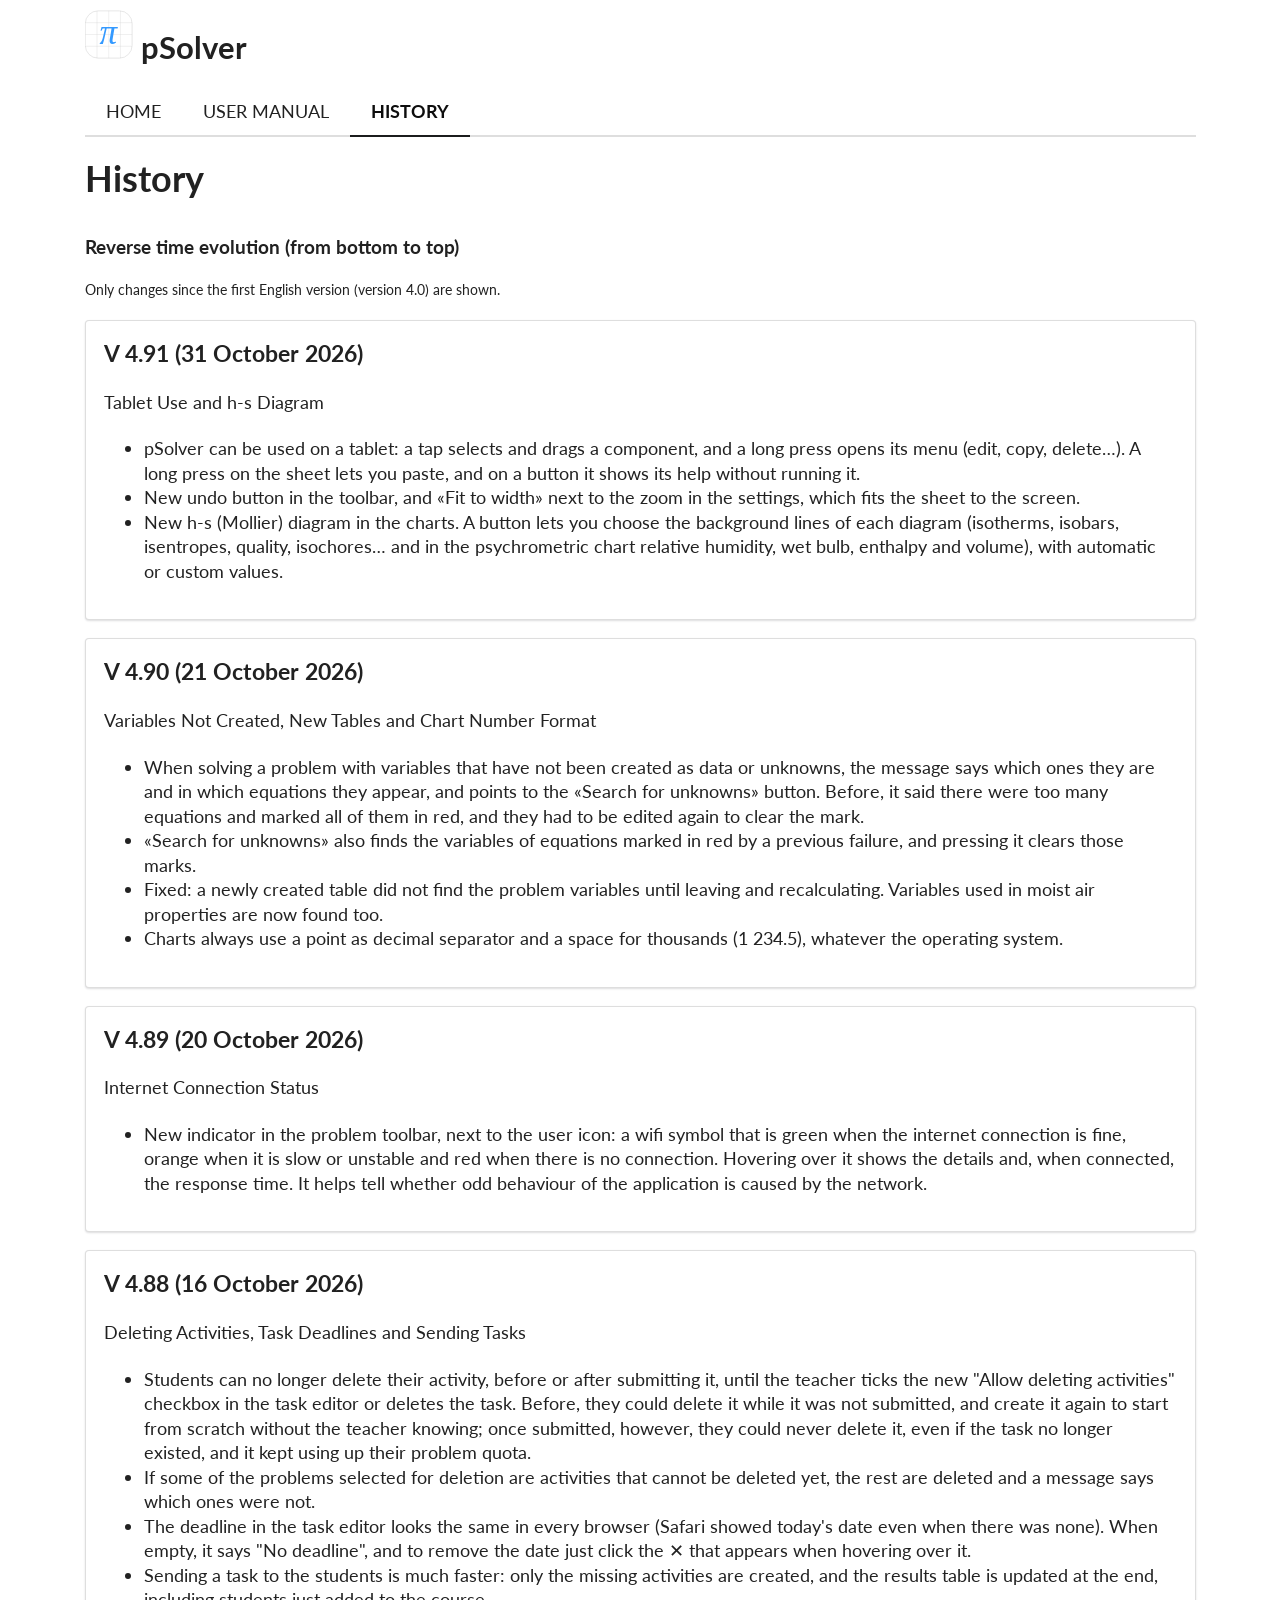
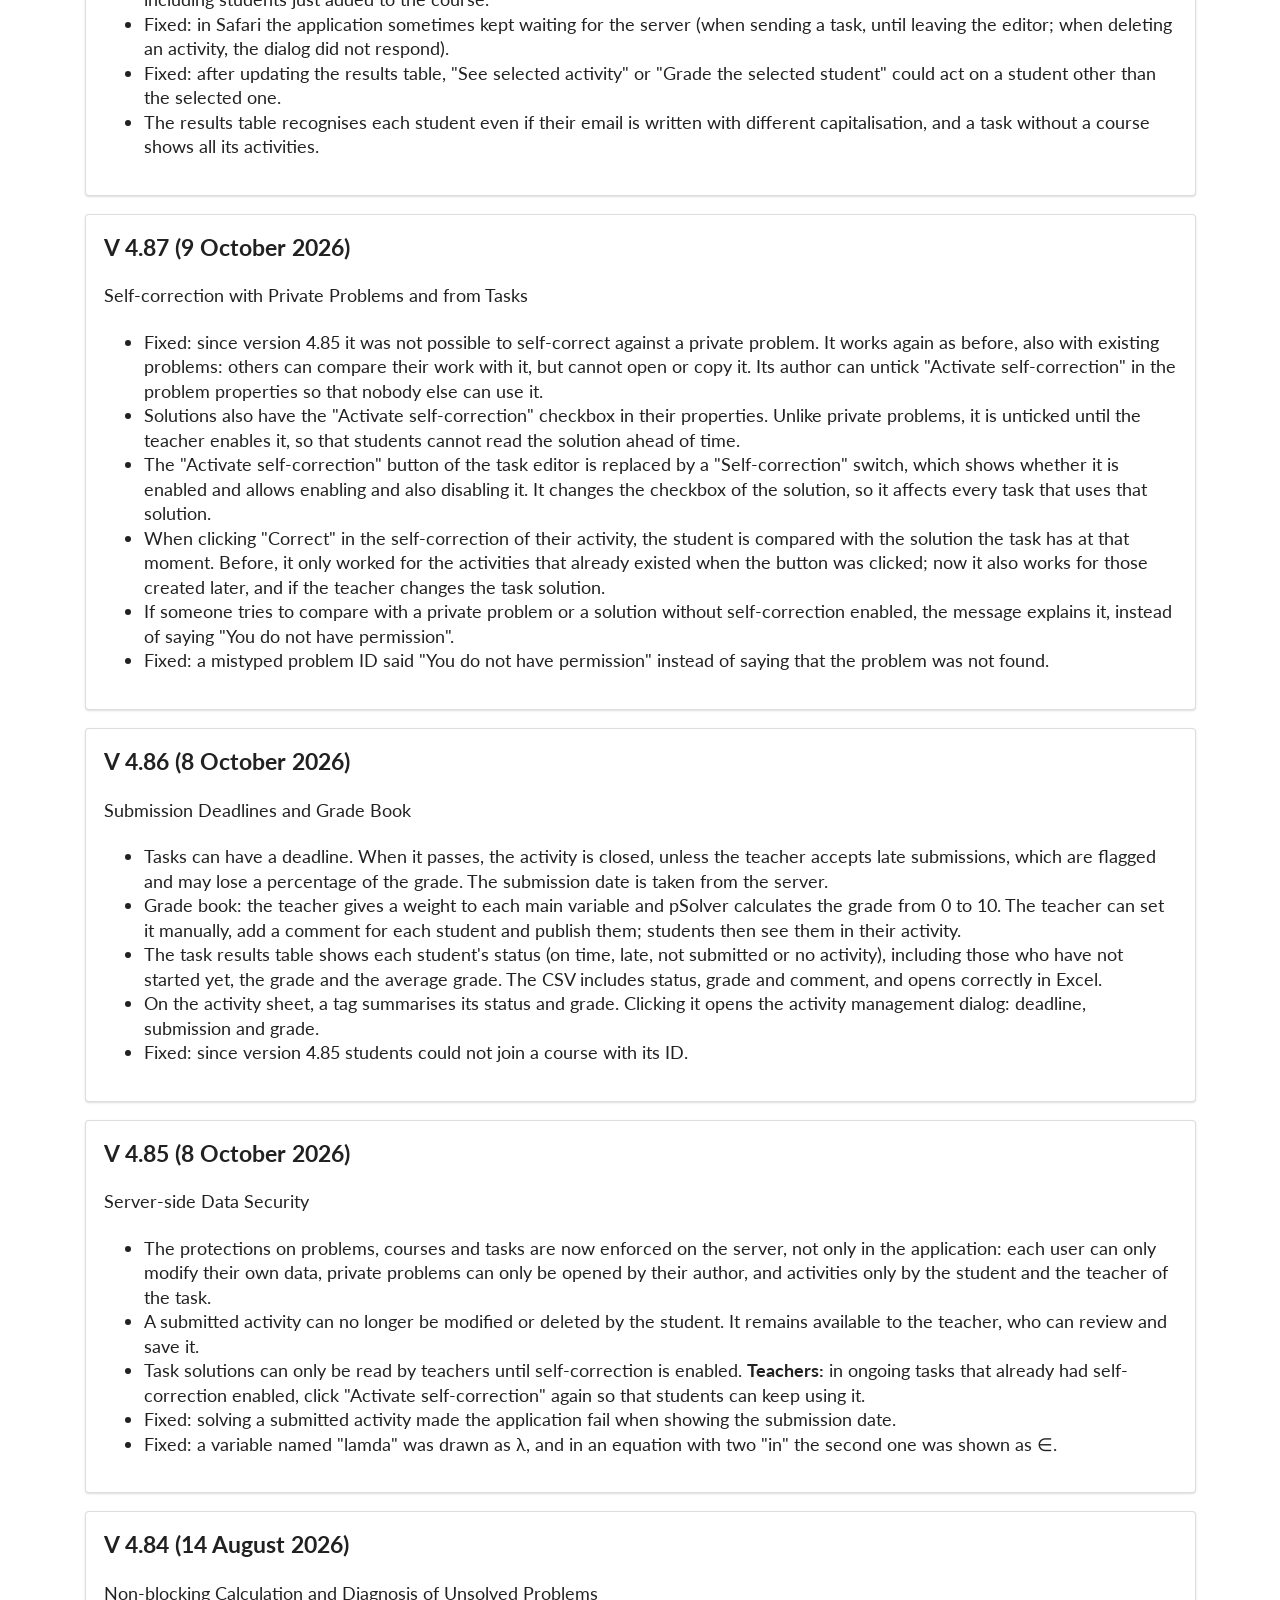
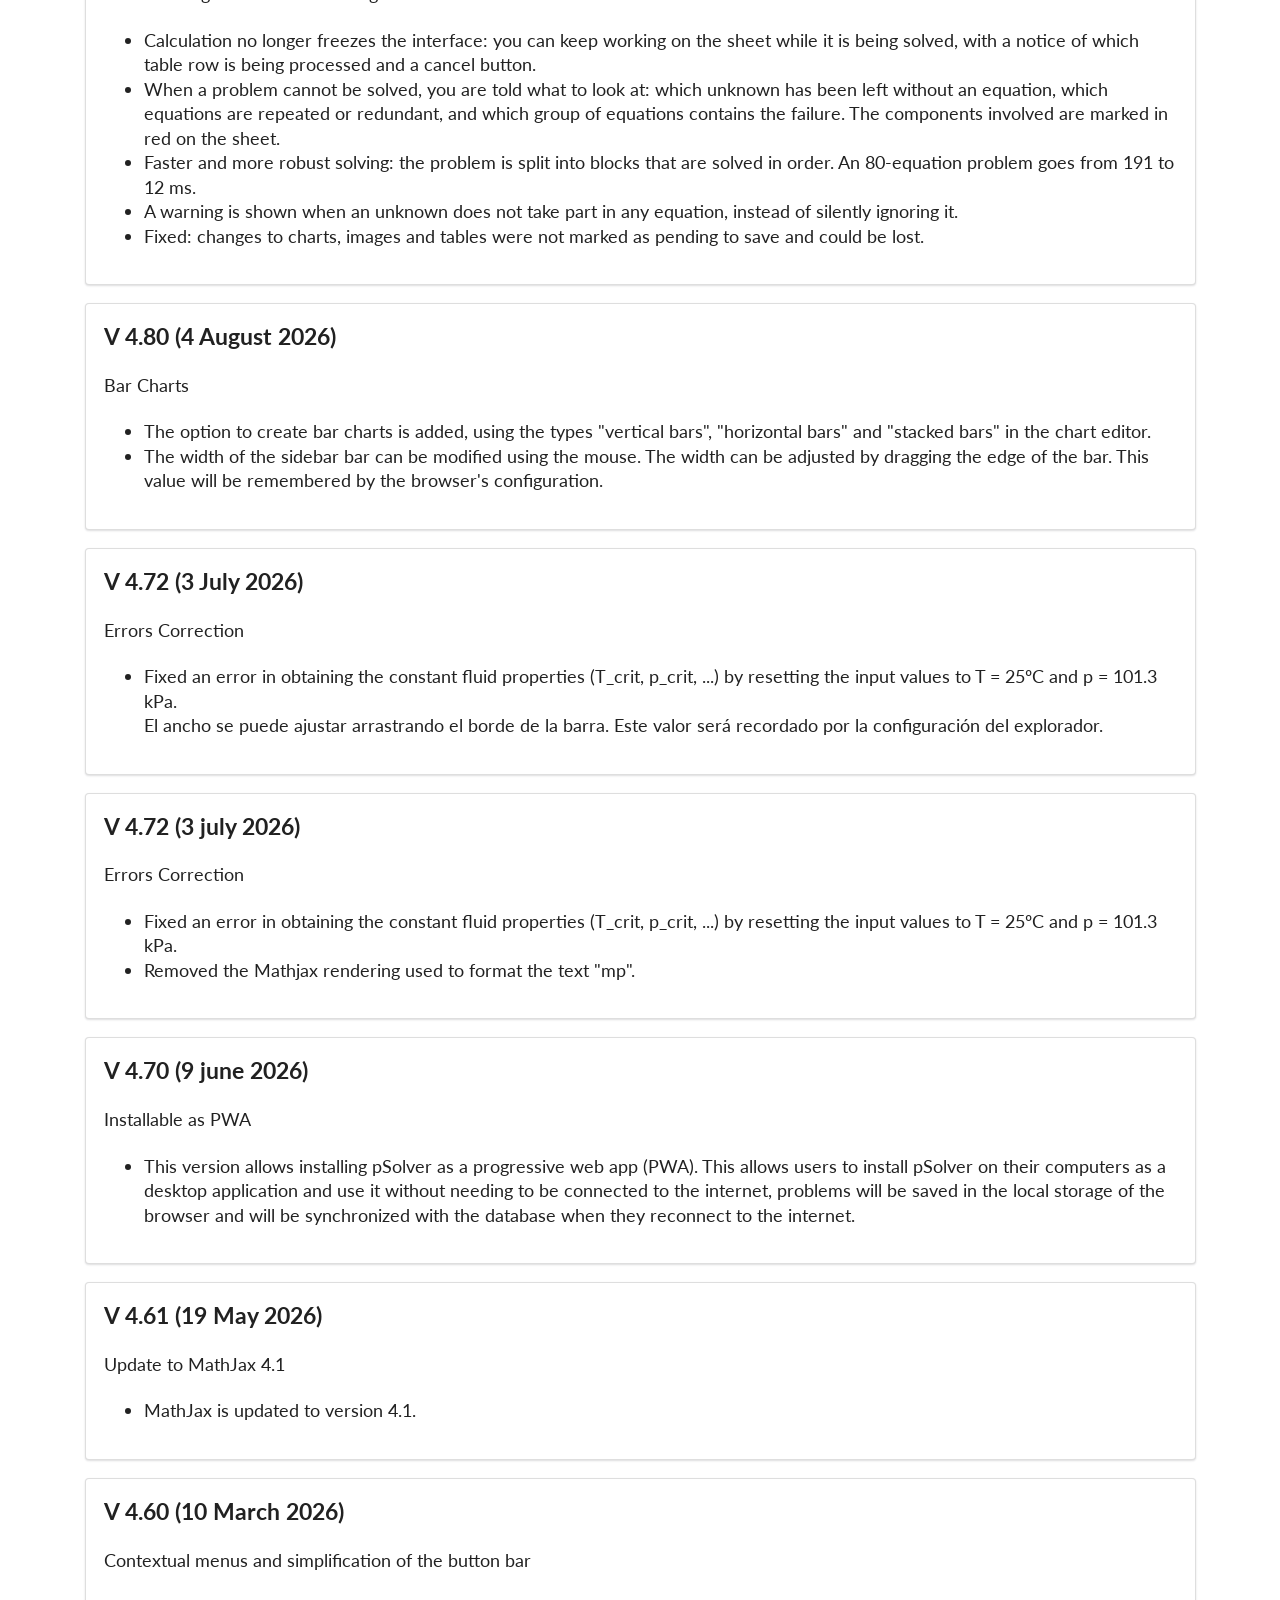
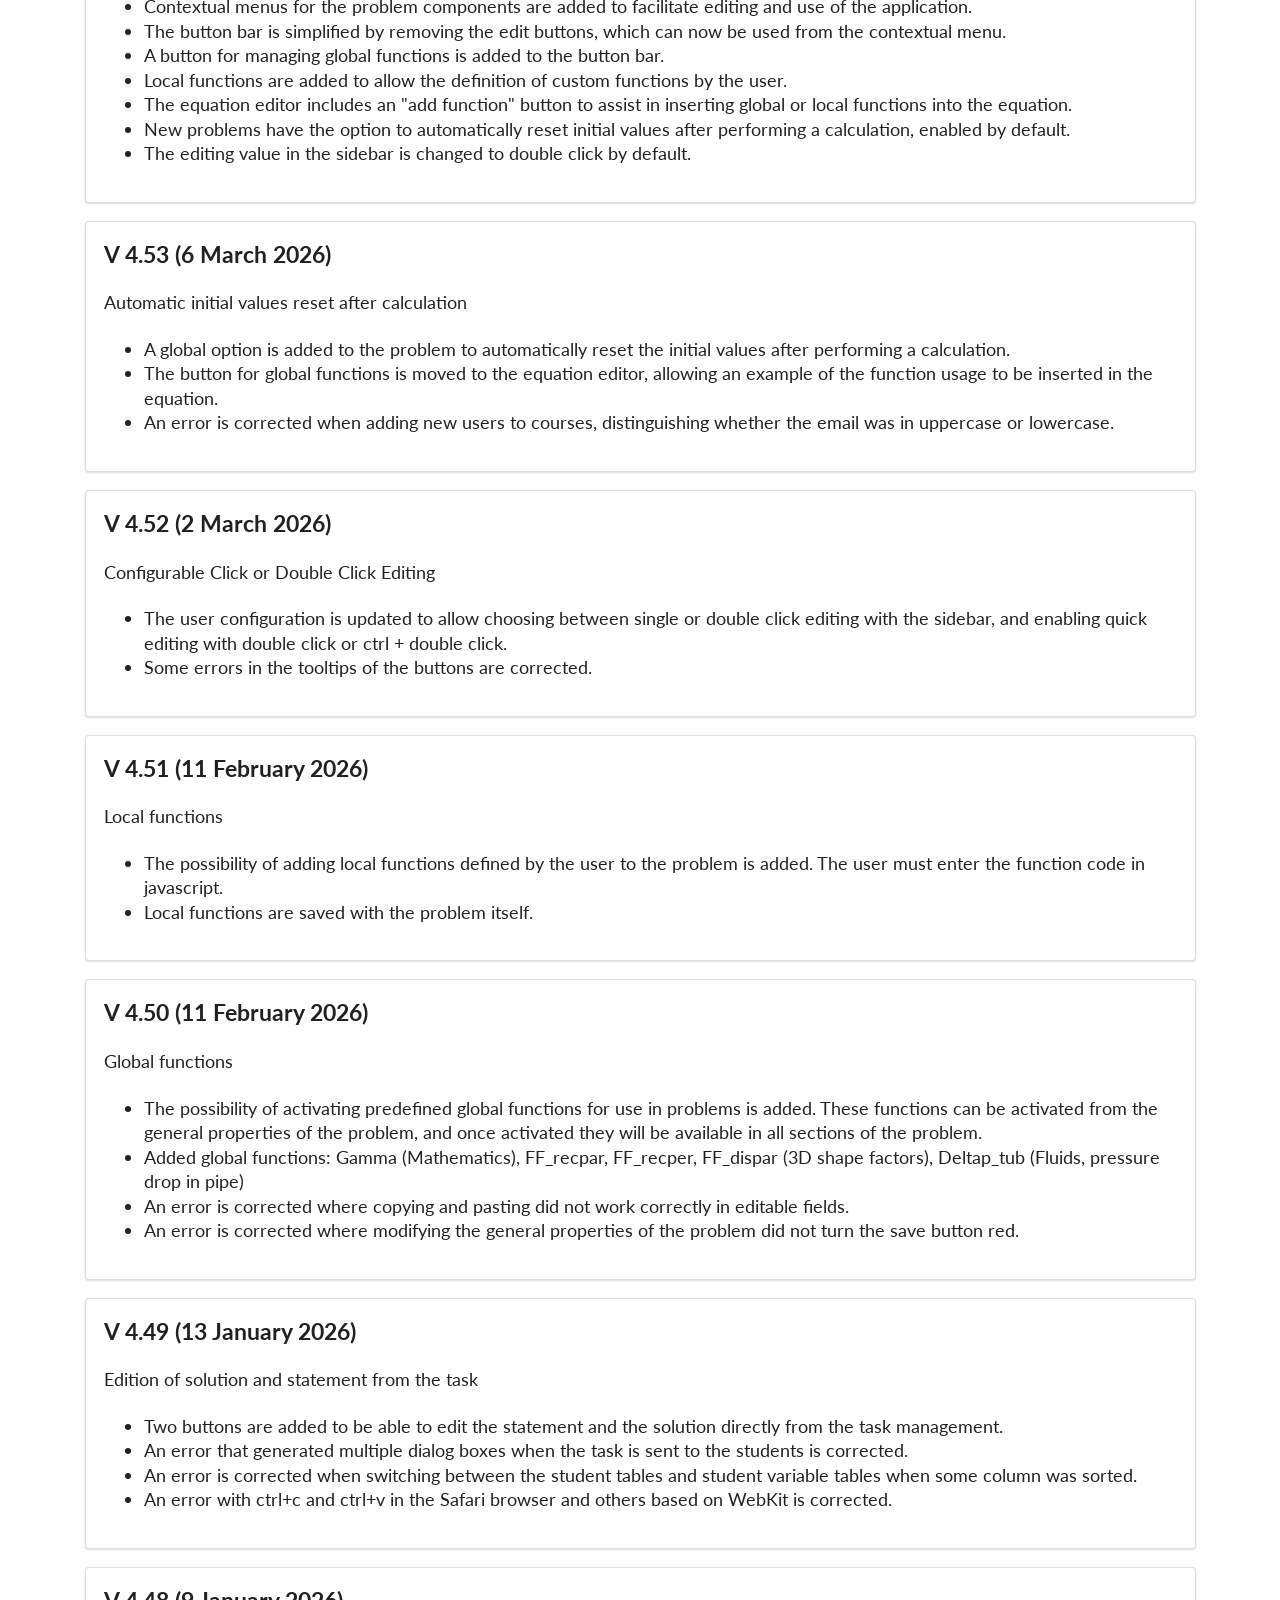
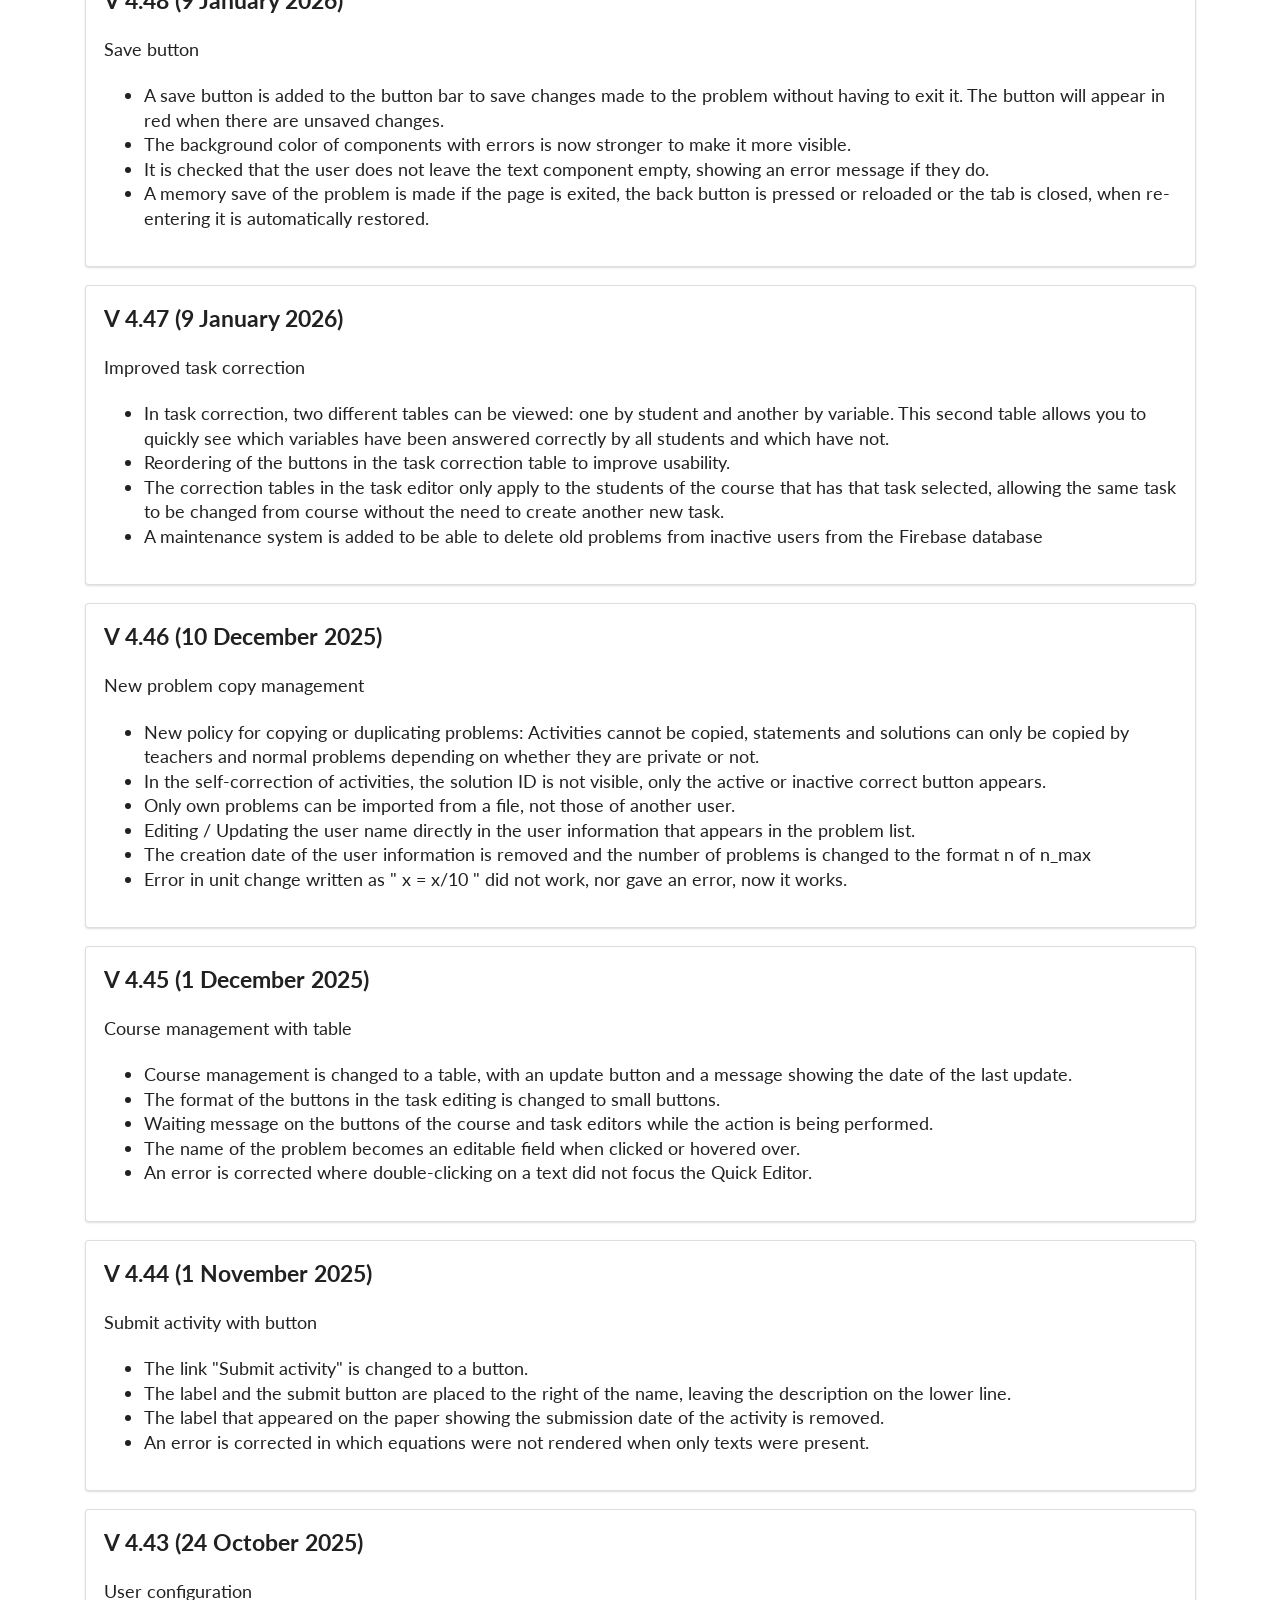
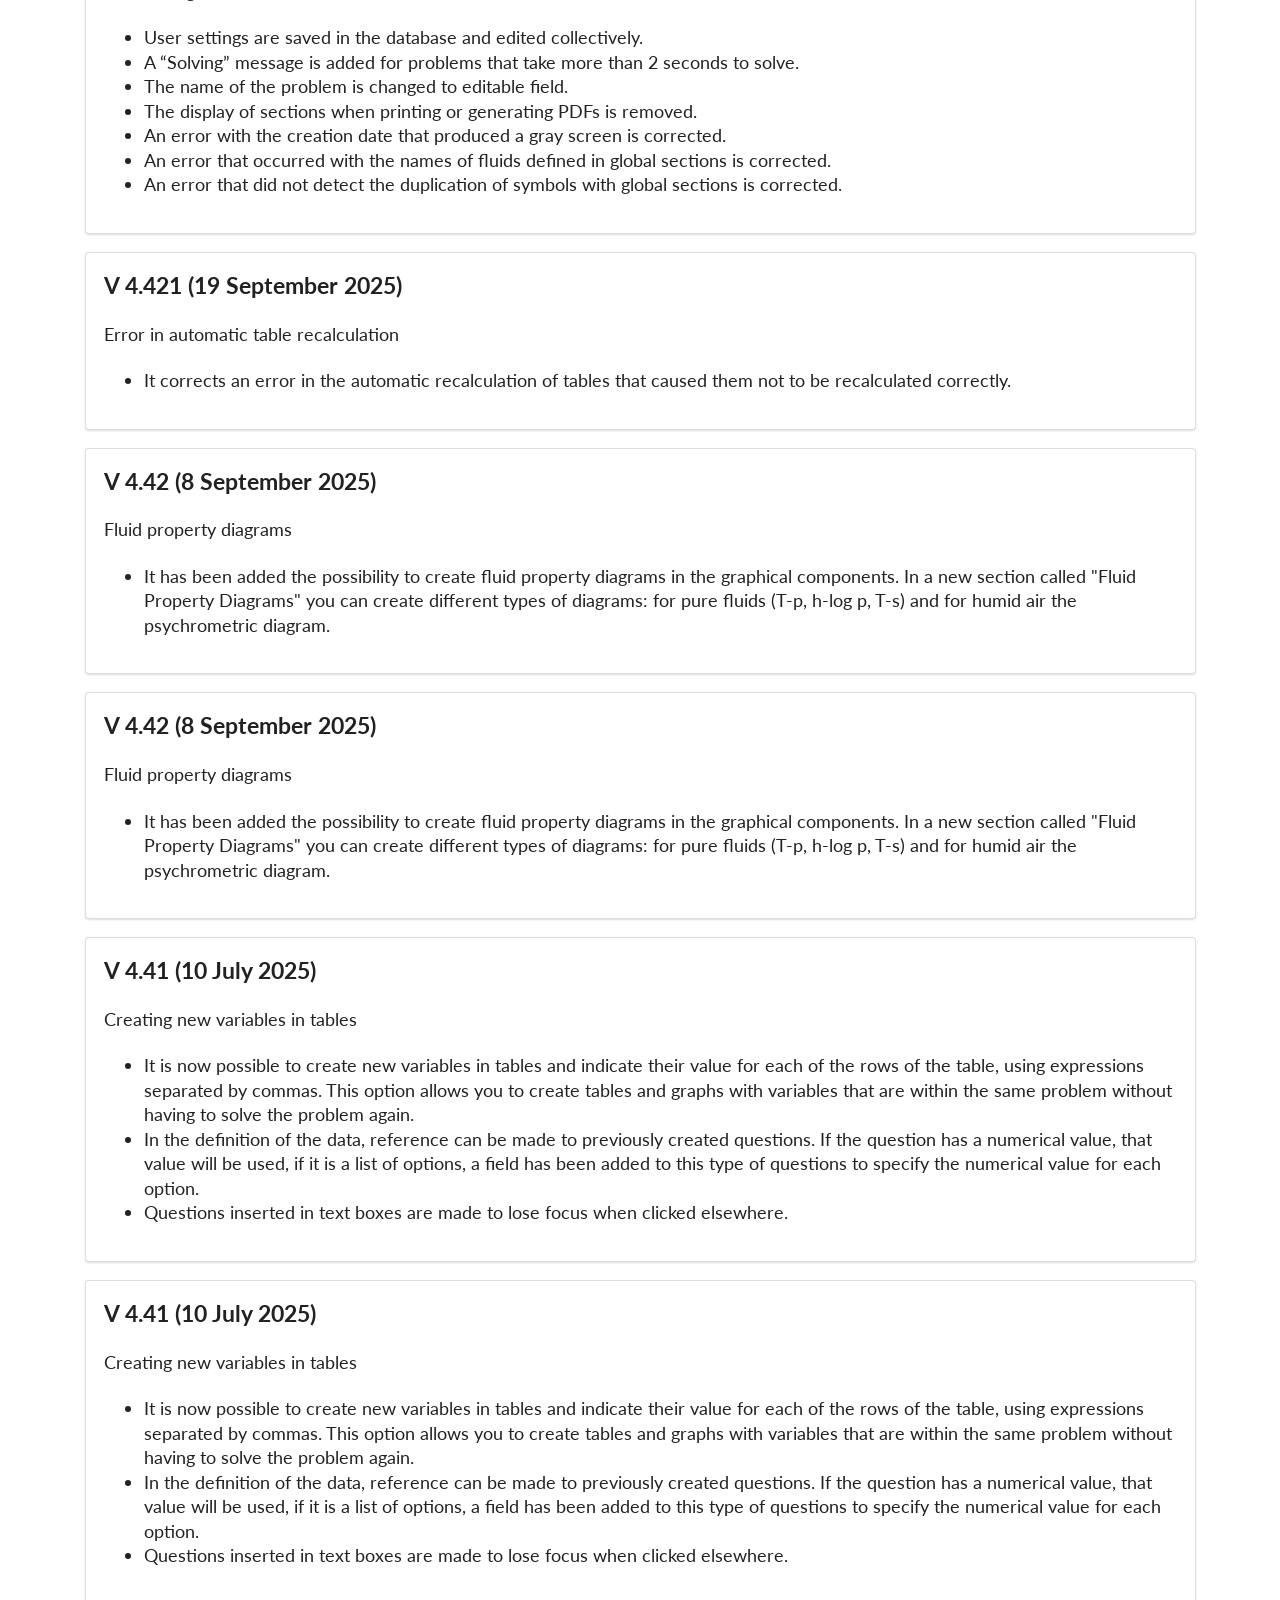
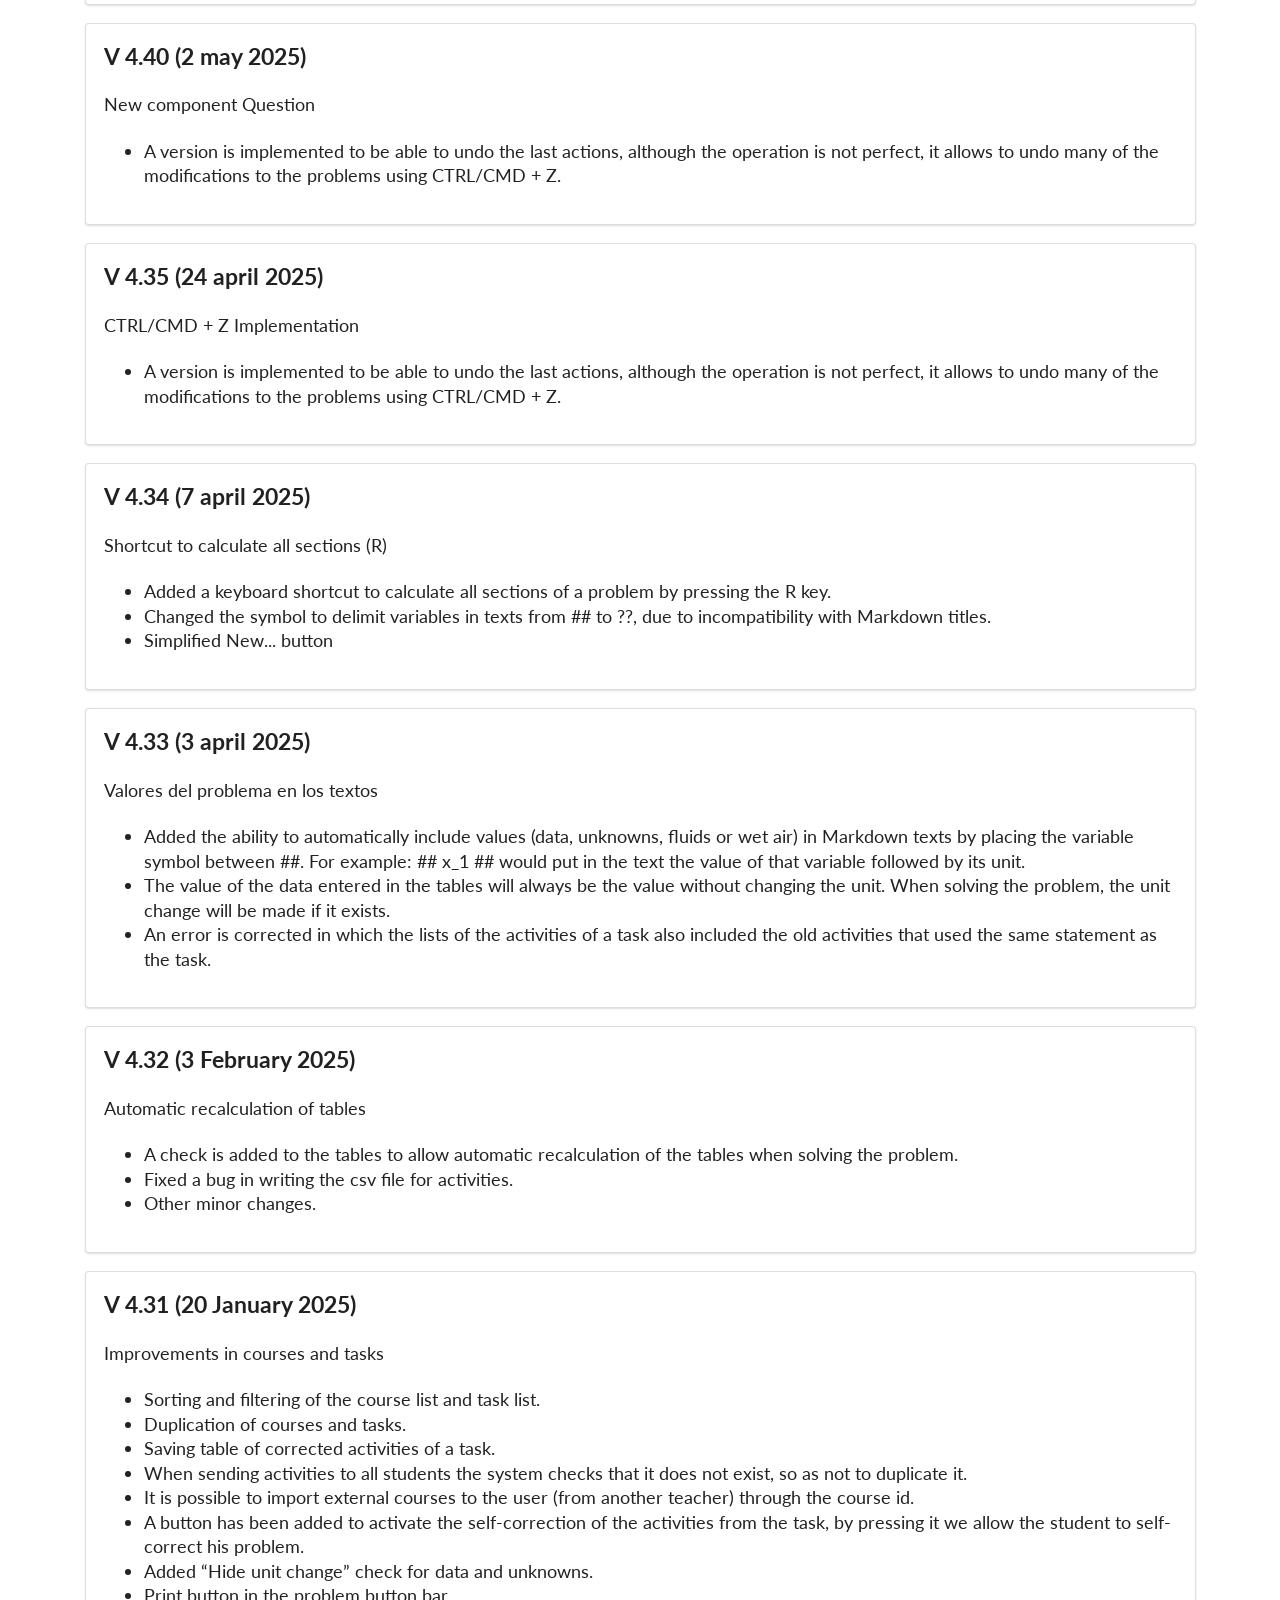
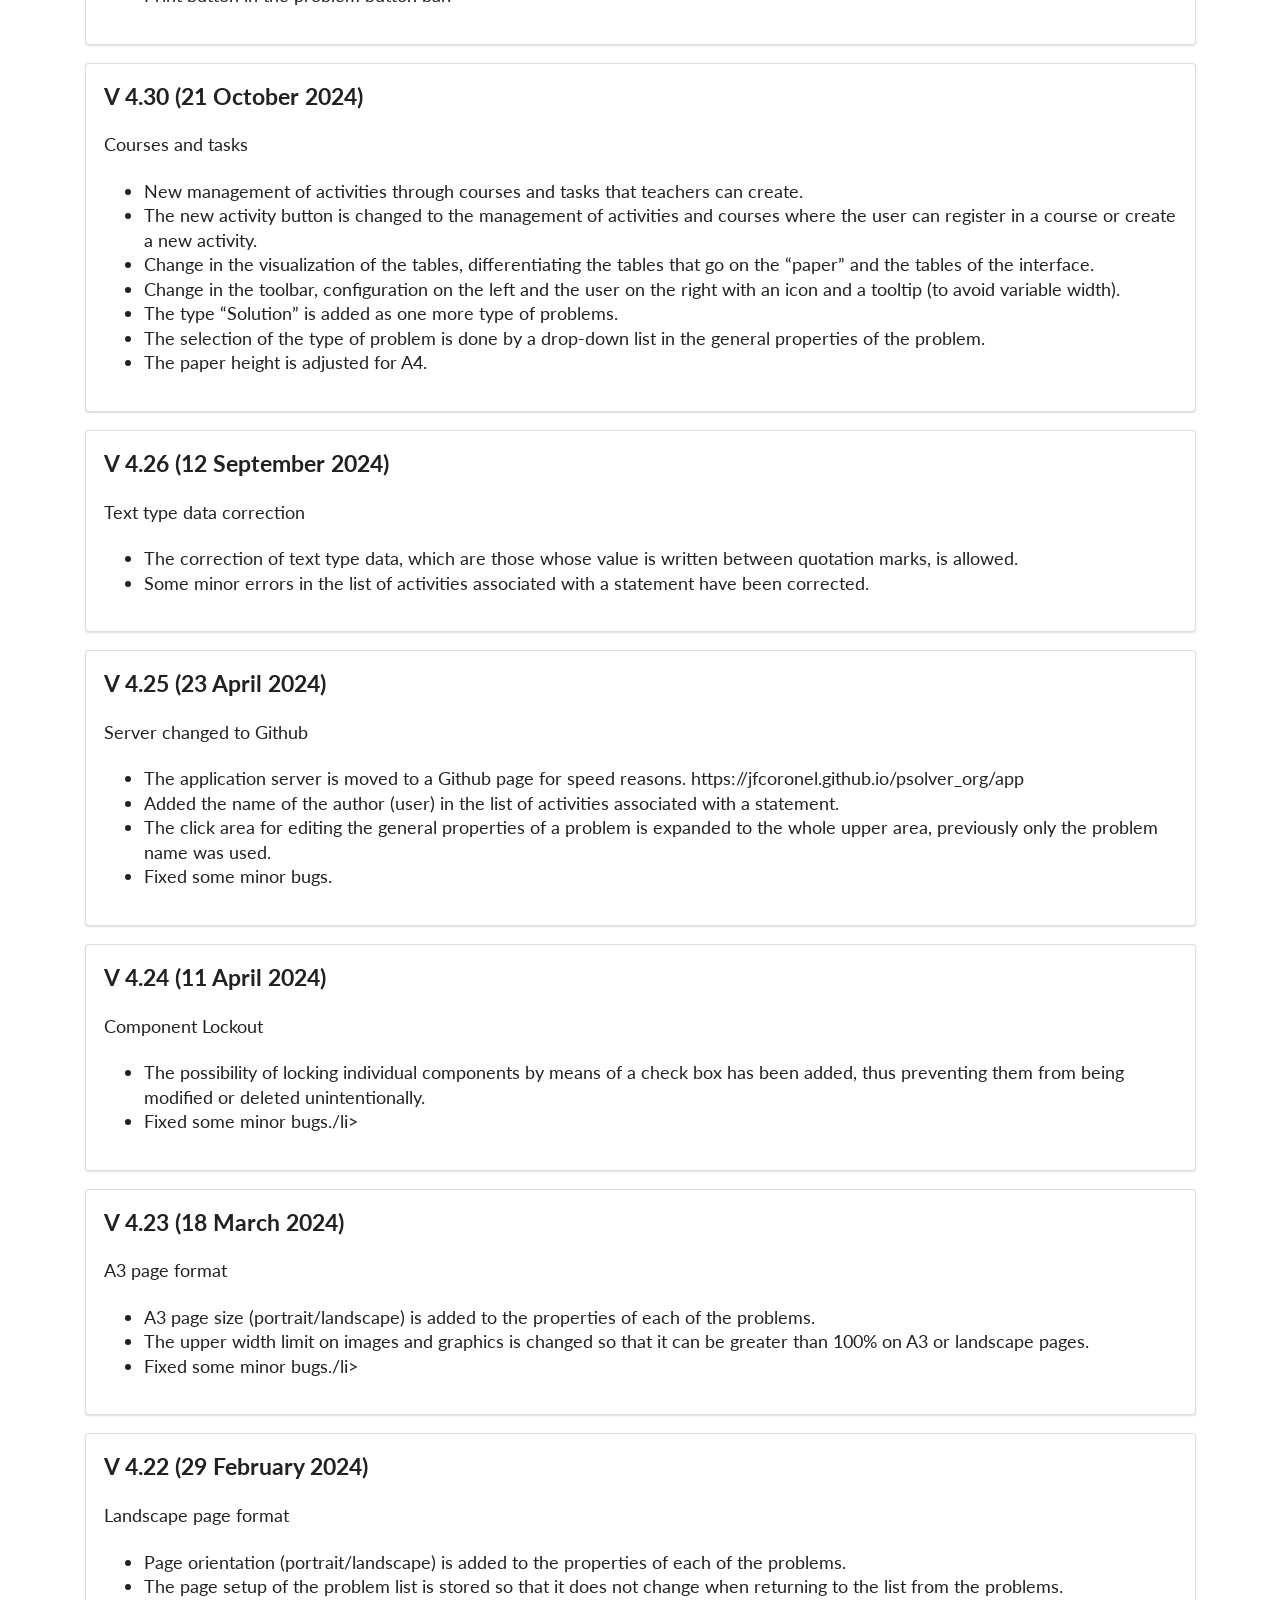
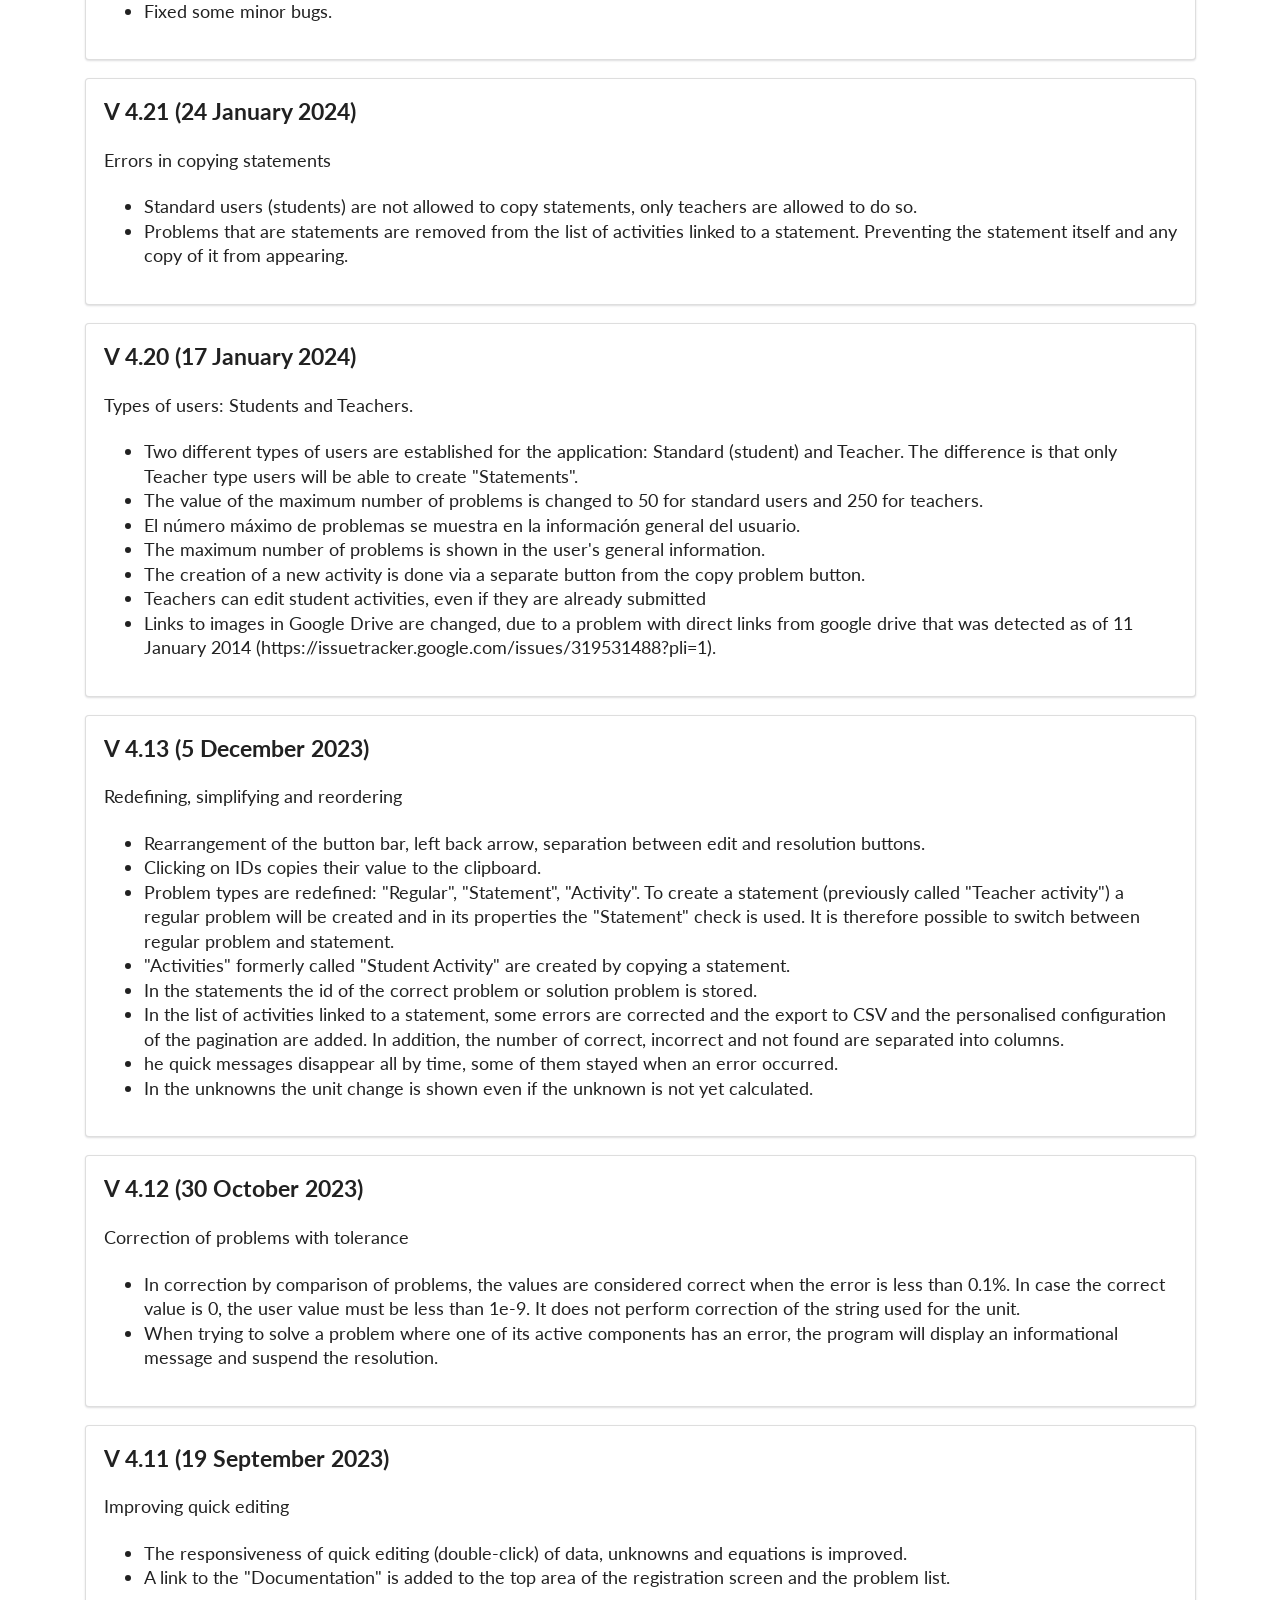
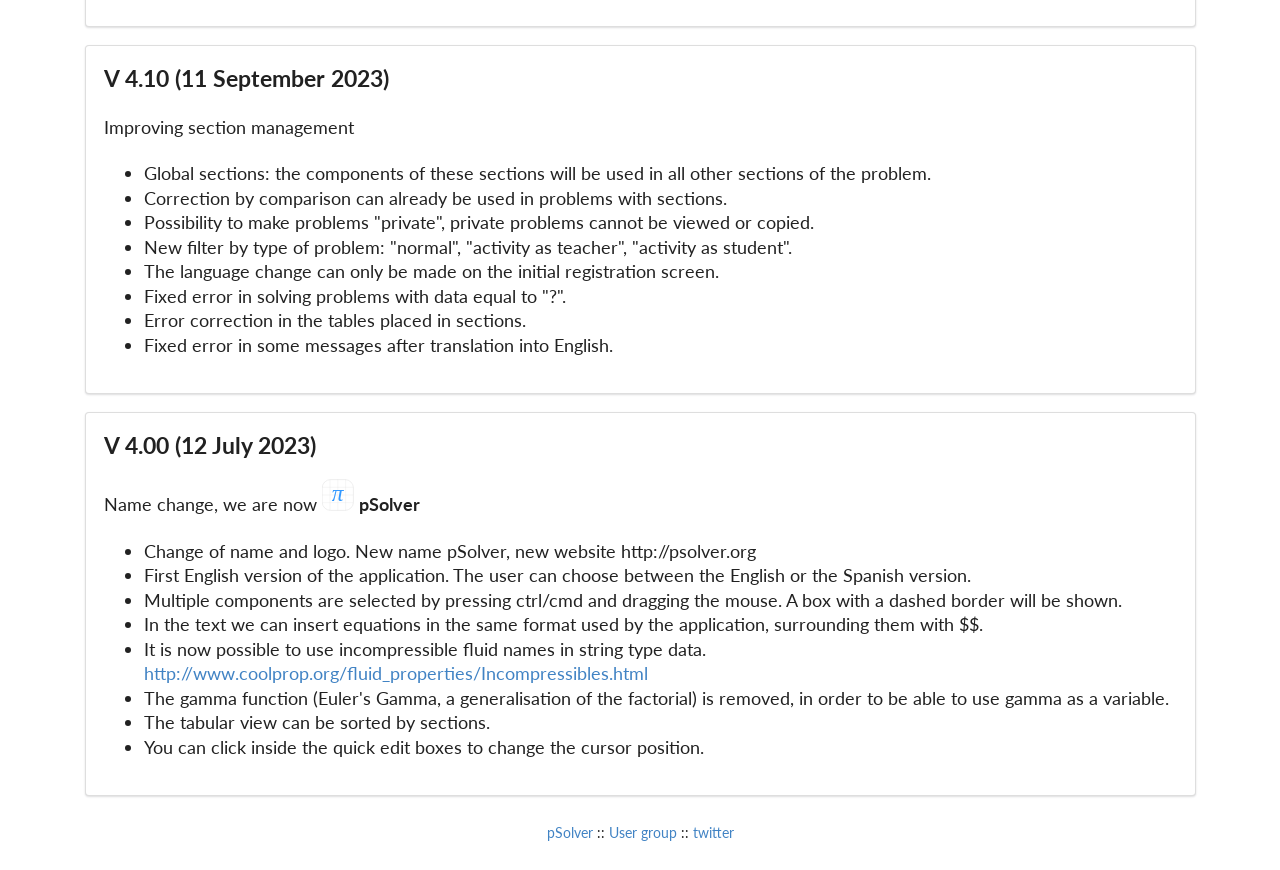
==== commit 9f9c700e: "Versión 4.91, sin actualizar manual de usuario Co-Authored-By: Claude Opus 5.5 <noreply@anthropic.co" ====
--- a/history.html
+++ b/history.html
@@ -34,6 +34,21 @@
 			<h4>Reverse time evolution (from bottom to top)</h4>
 
 			<p>Only changes since the first English version (version 4.0) are shown.</p>
+
+			<div class="ui segment">
+				<h3>V 4.91 (31 October 2026)</h3>
+				<p>Tablet Use and h-s Diagram</p>
+				<ul>
+					<li>pSolver can be used on a tablet: a tap selects and drags a component, and a long press opens its
+						menu (edit, copy, delete…). A long press on the sheet lets you paste, and on a button it shows its
+						help without running it.</li>
+					<li>New undo button in the toolbar, and «Fit to width» next to the zoom in the settings, which fits
+						the sheet to the screen.</li>
+					<li>New h-s (Mollier) diagram in the charts. A button lets you choose the background lines of each
+						diagram (isotherms, isobars, isentropes, quality, isochores… and in the psychrometric chart relative
+						humidity, wet bulb, enthalpy and volume), with automatic or custom values.</li>
+				</ul>
+			</div>
 
 			<div class="ui segment">
 				<h3>V 4.90 (21 October 2026)</h3>
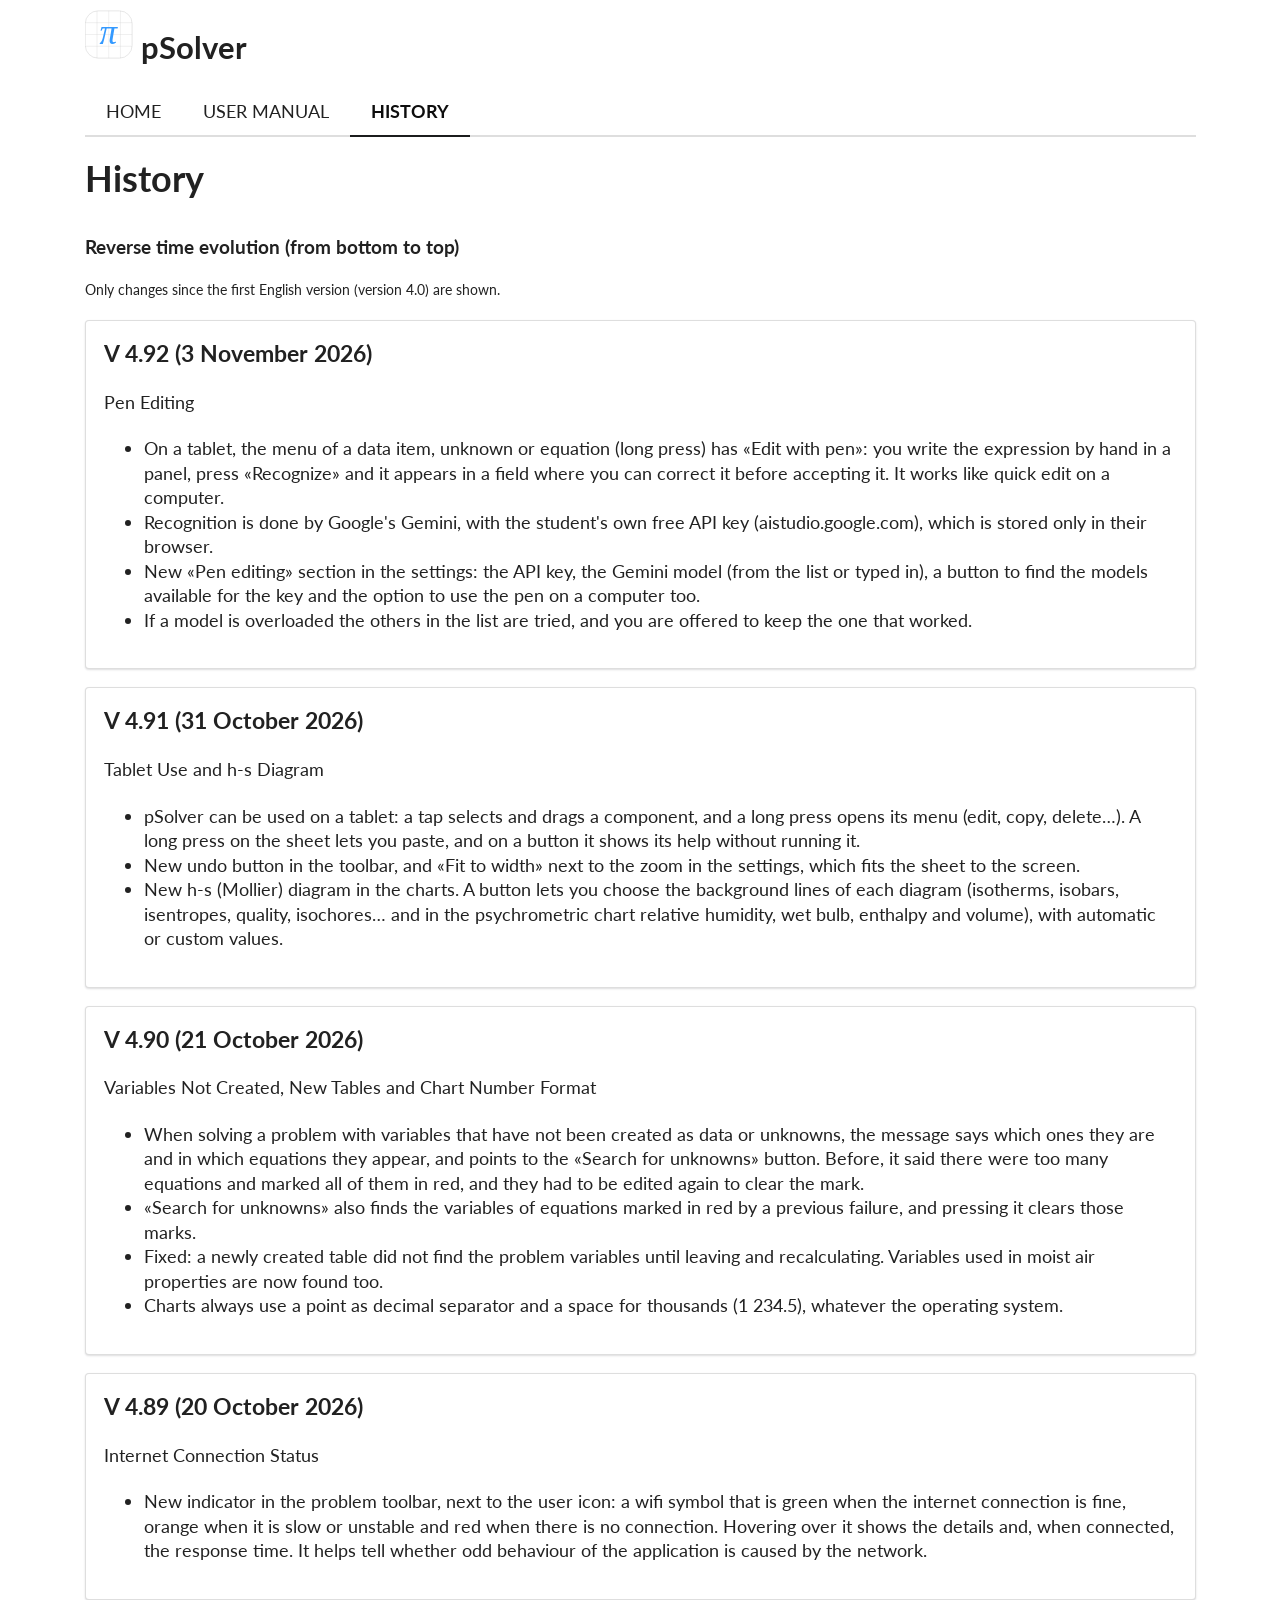
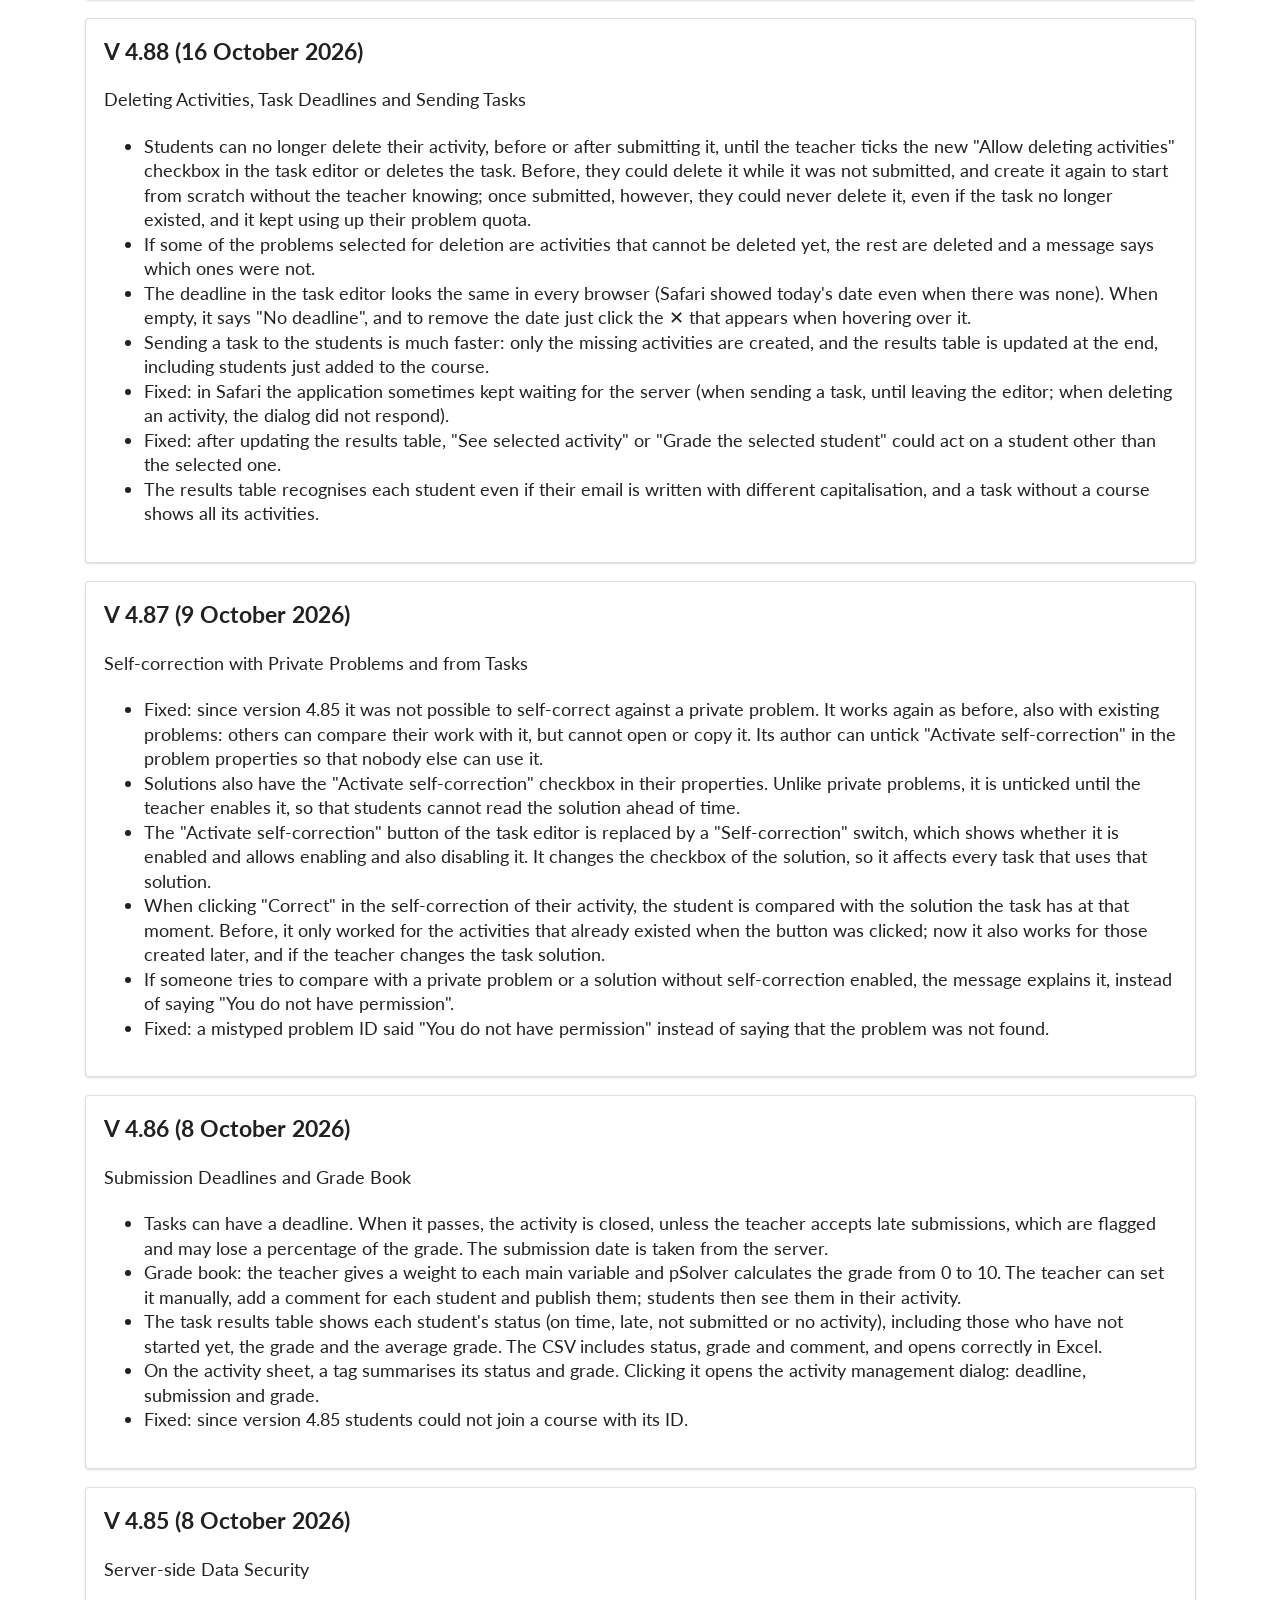
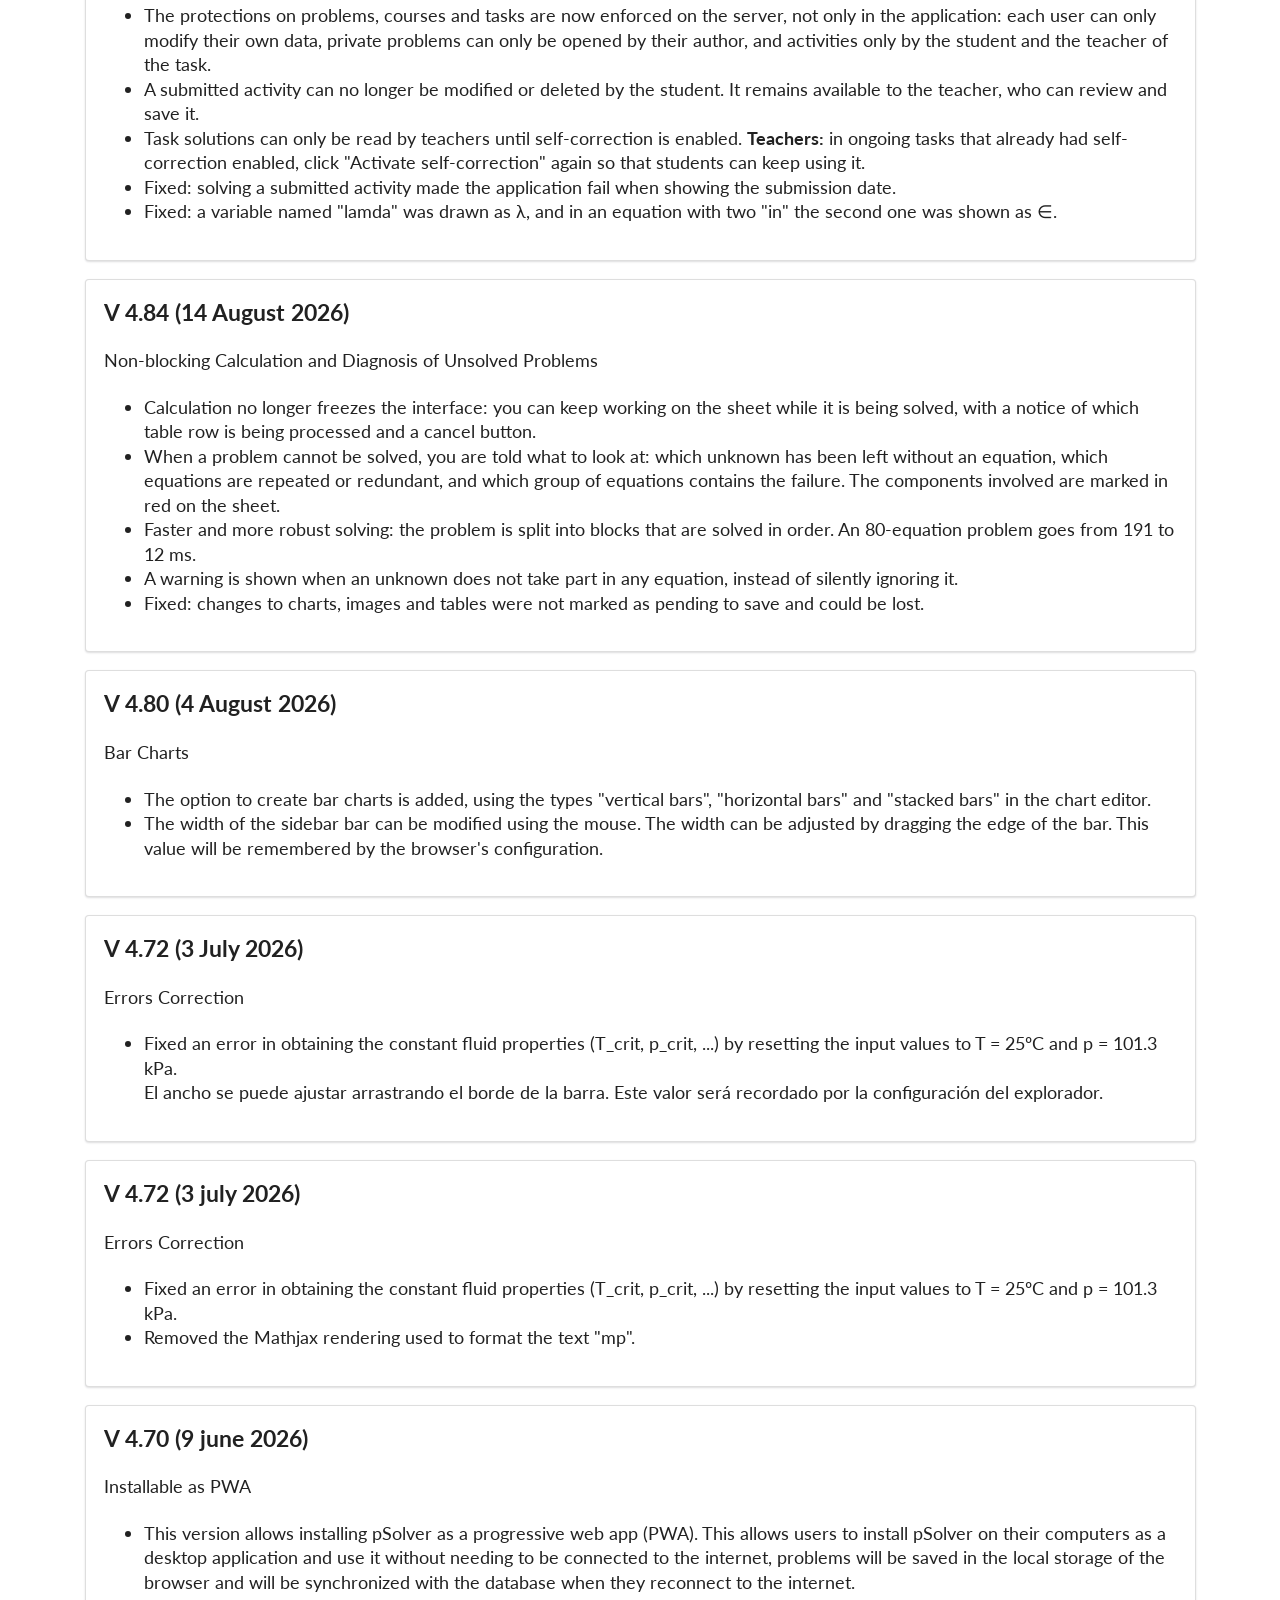
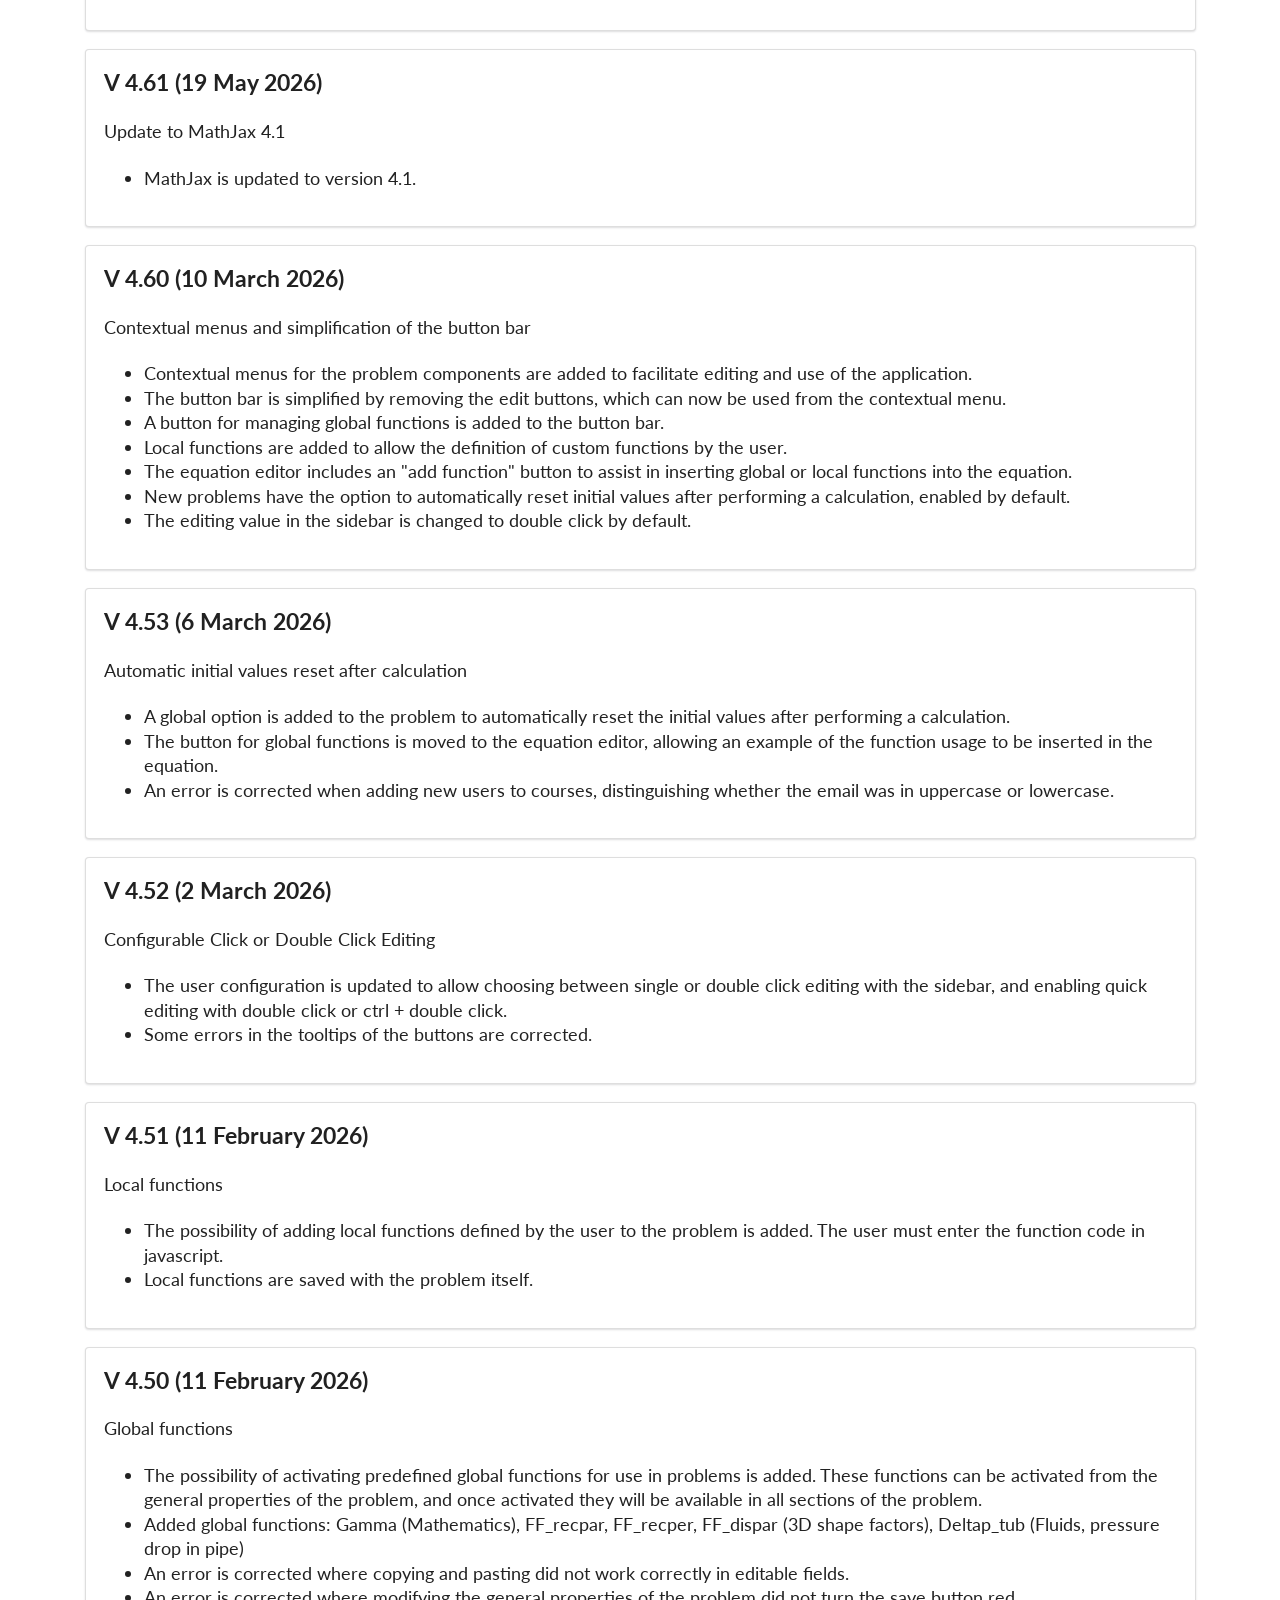
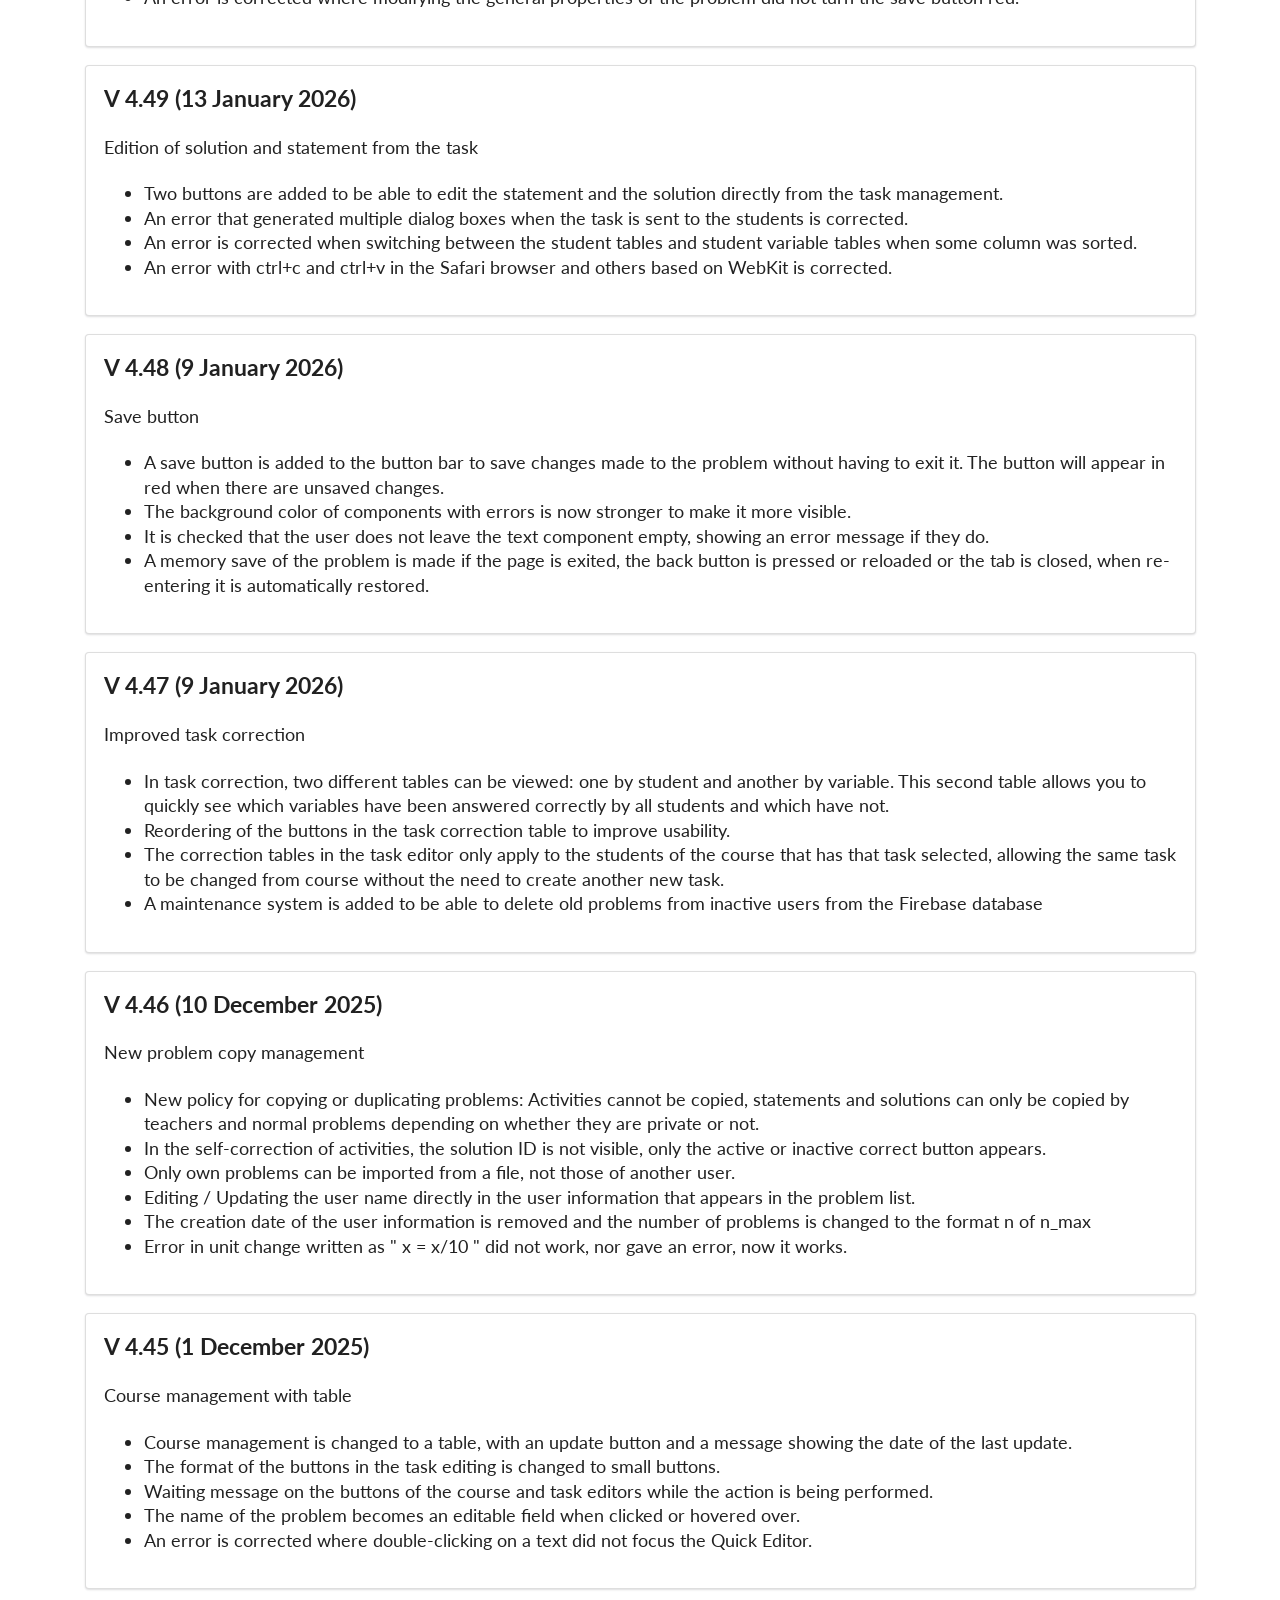
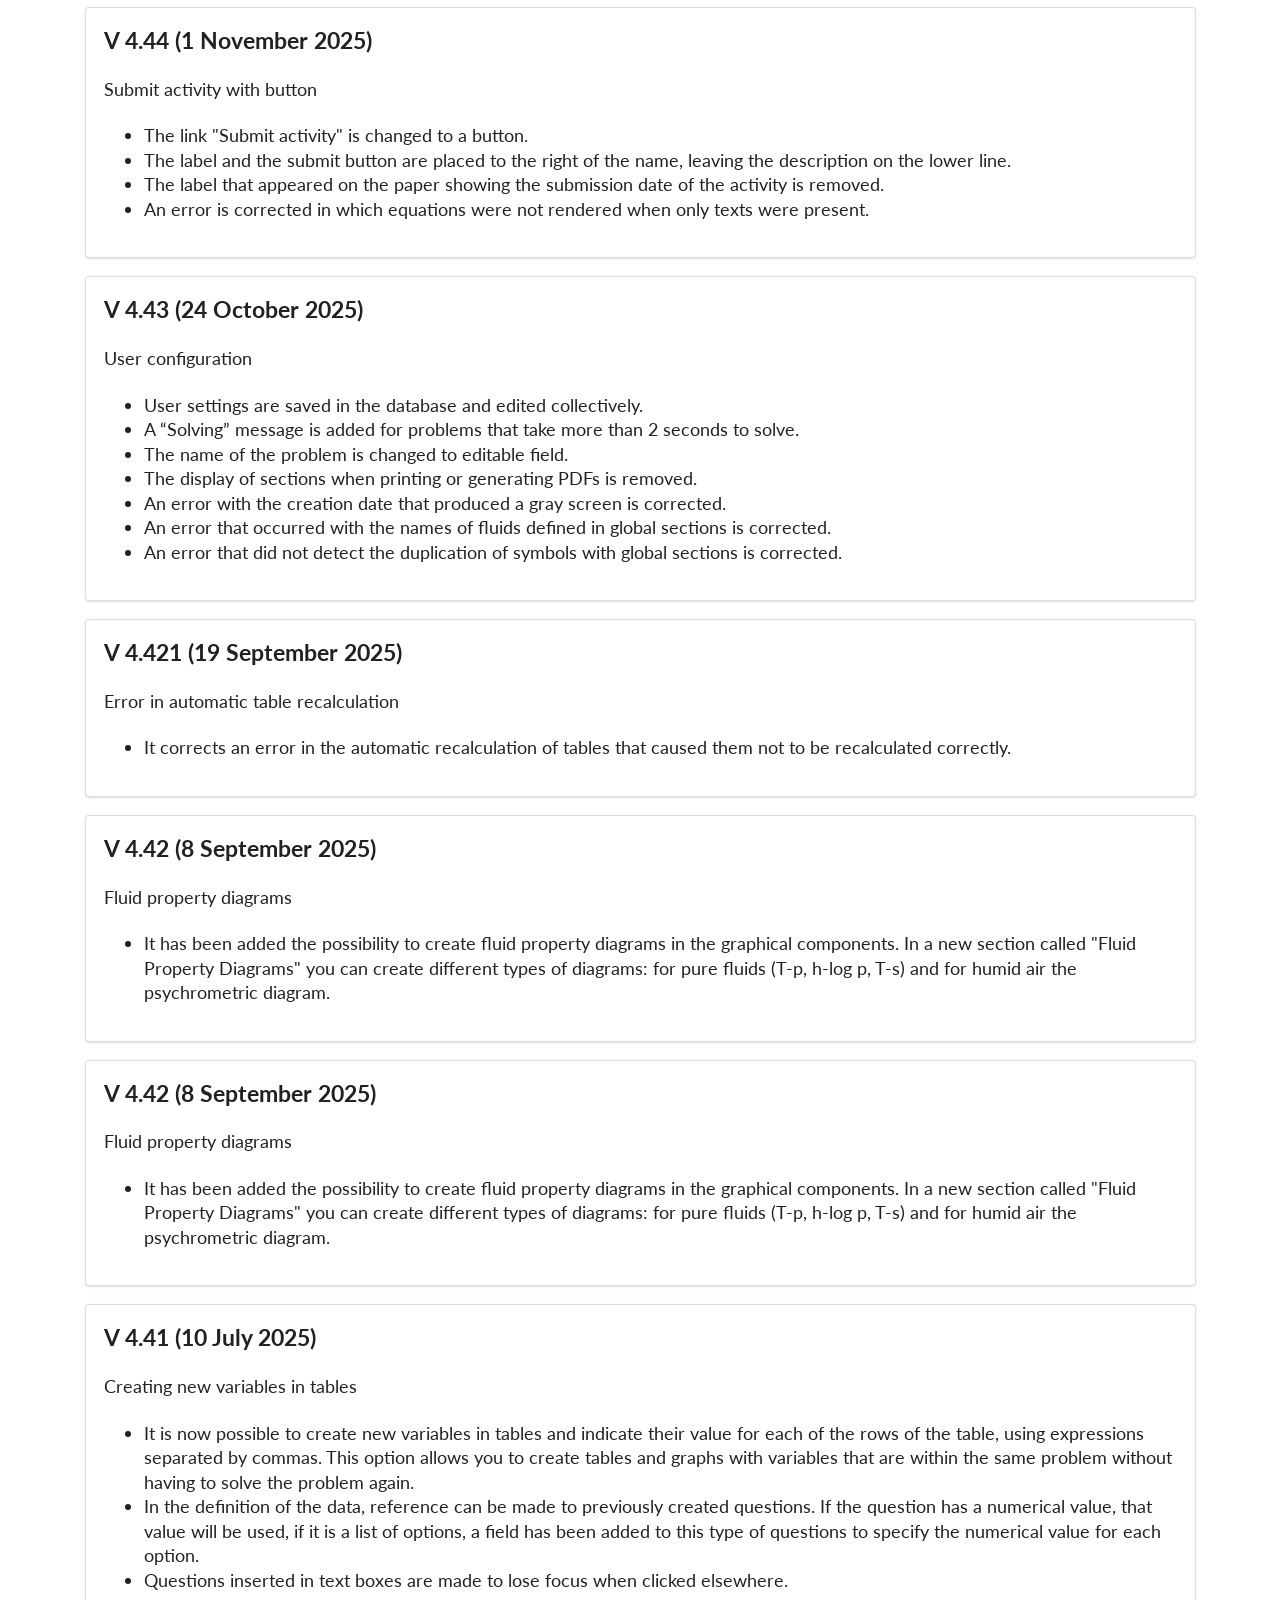
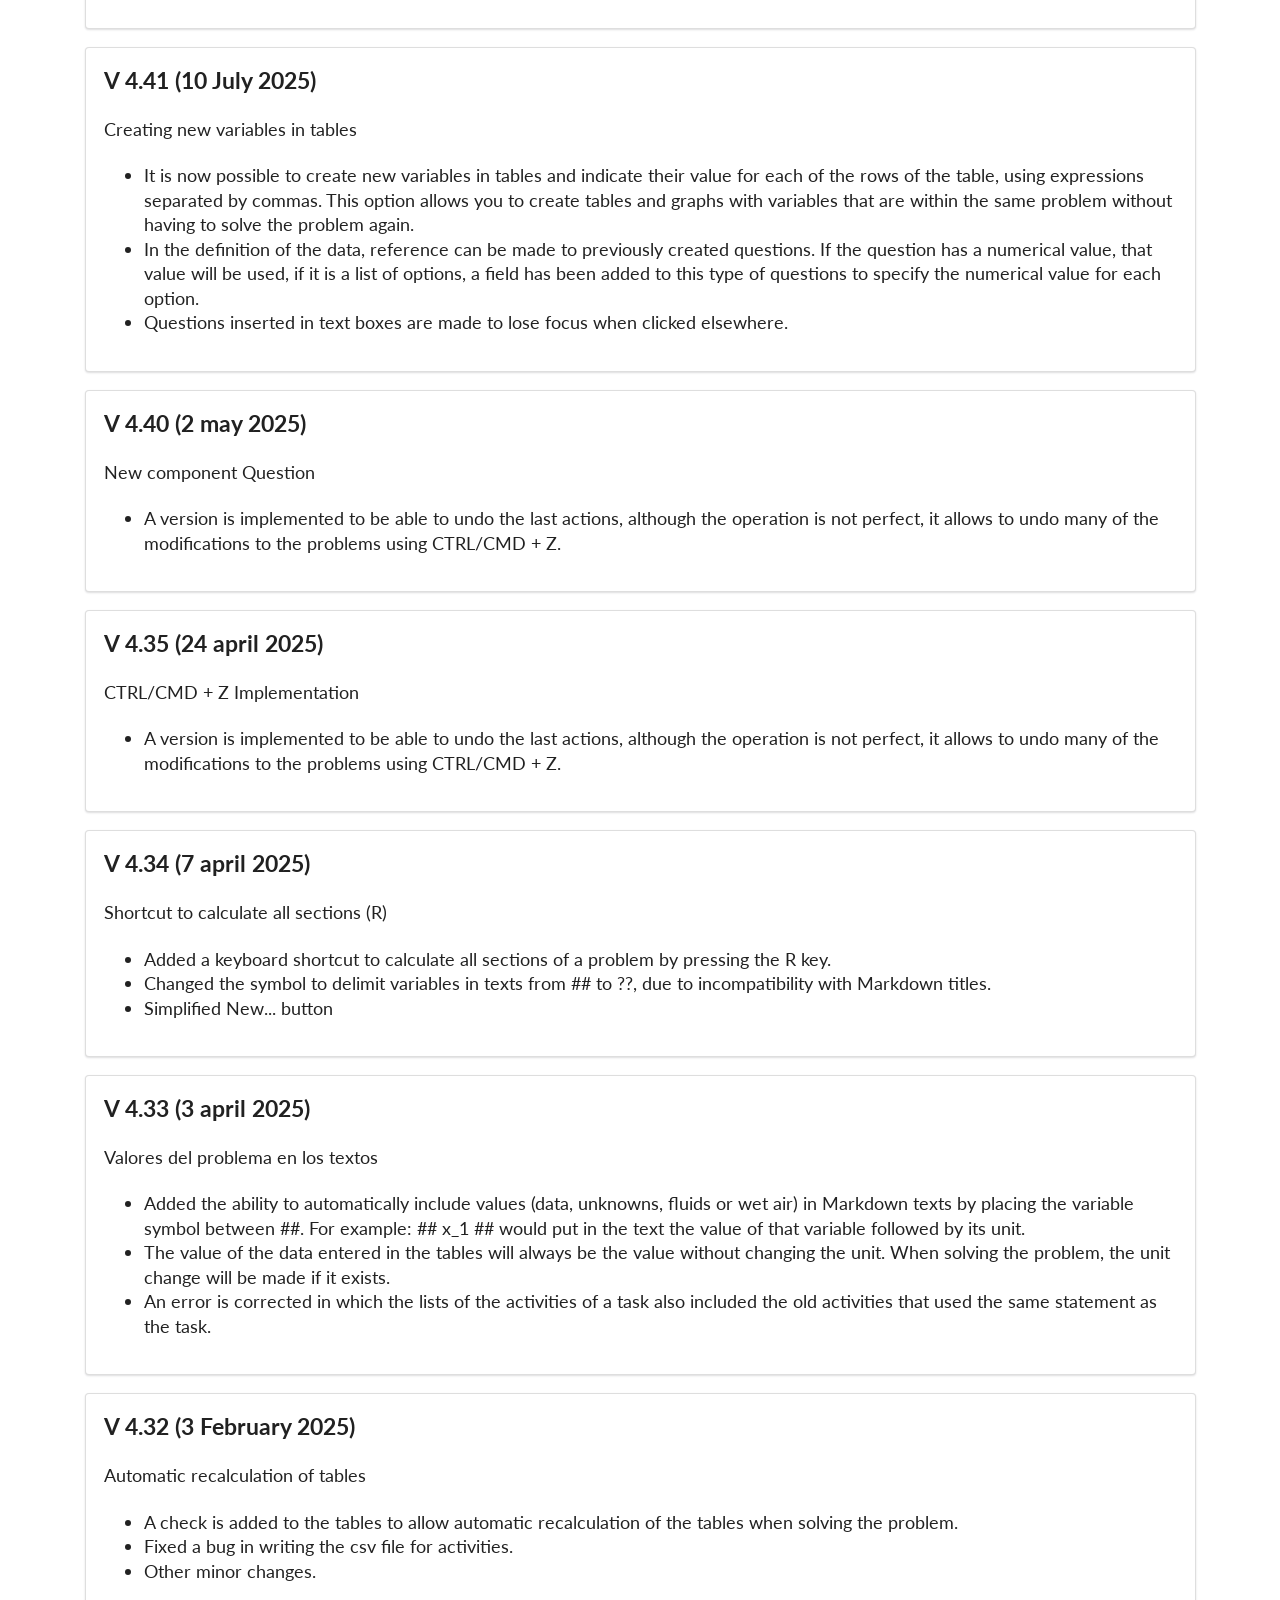
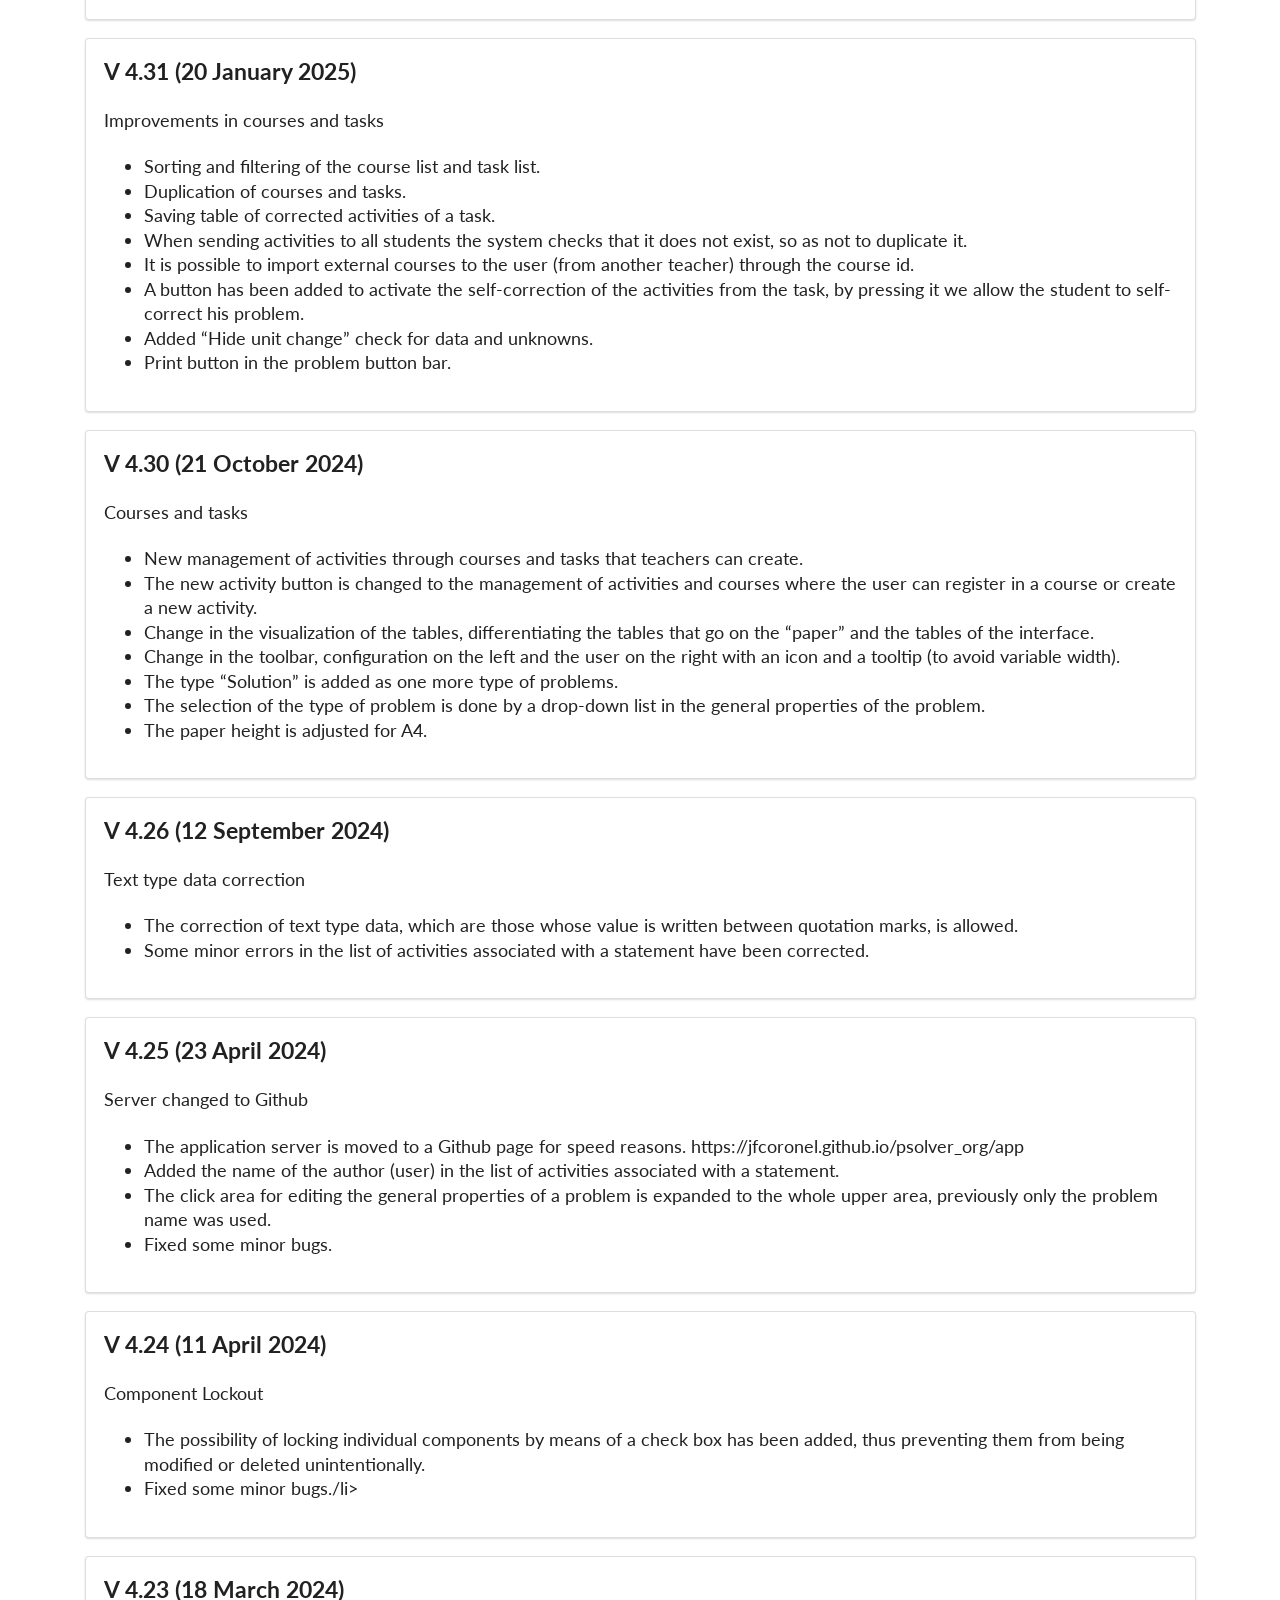
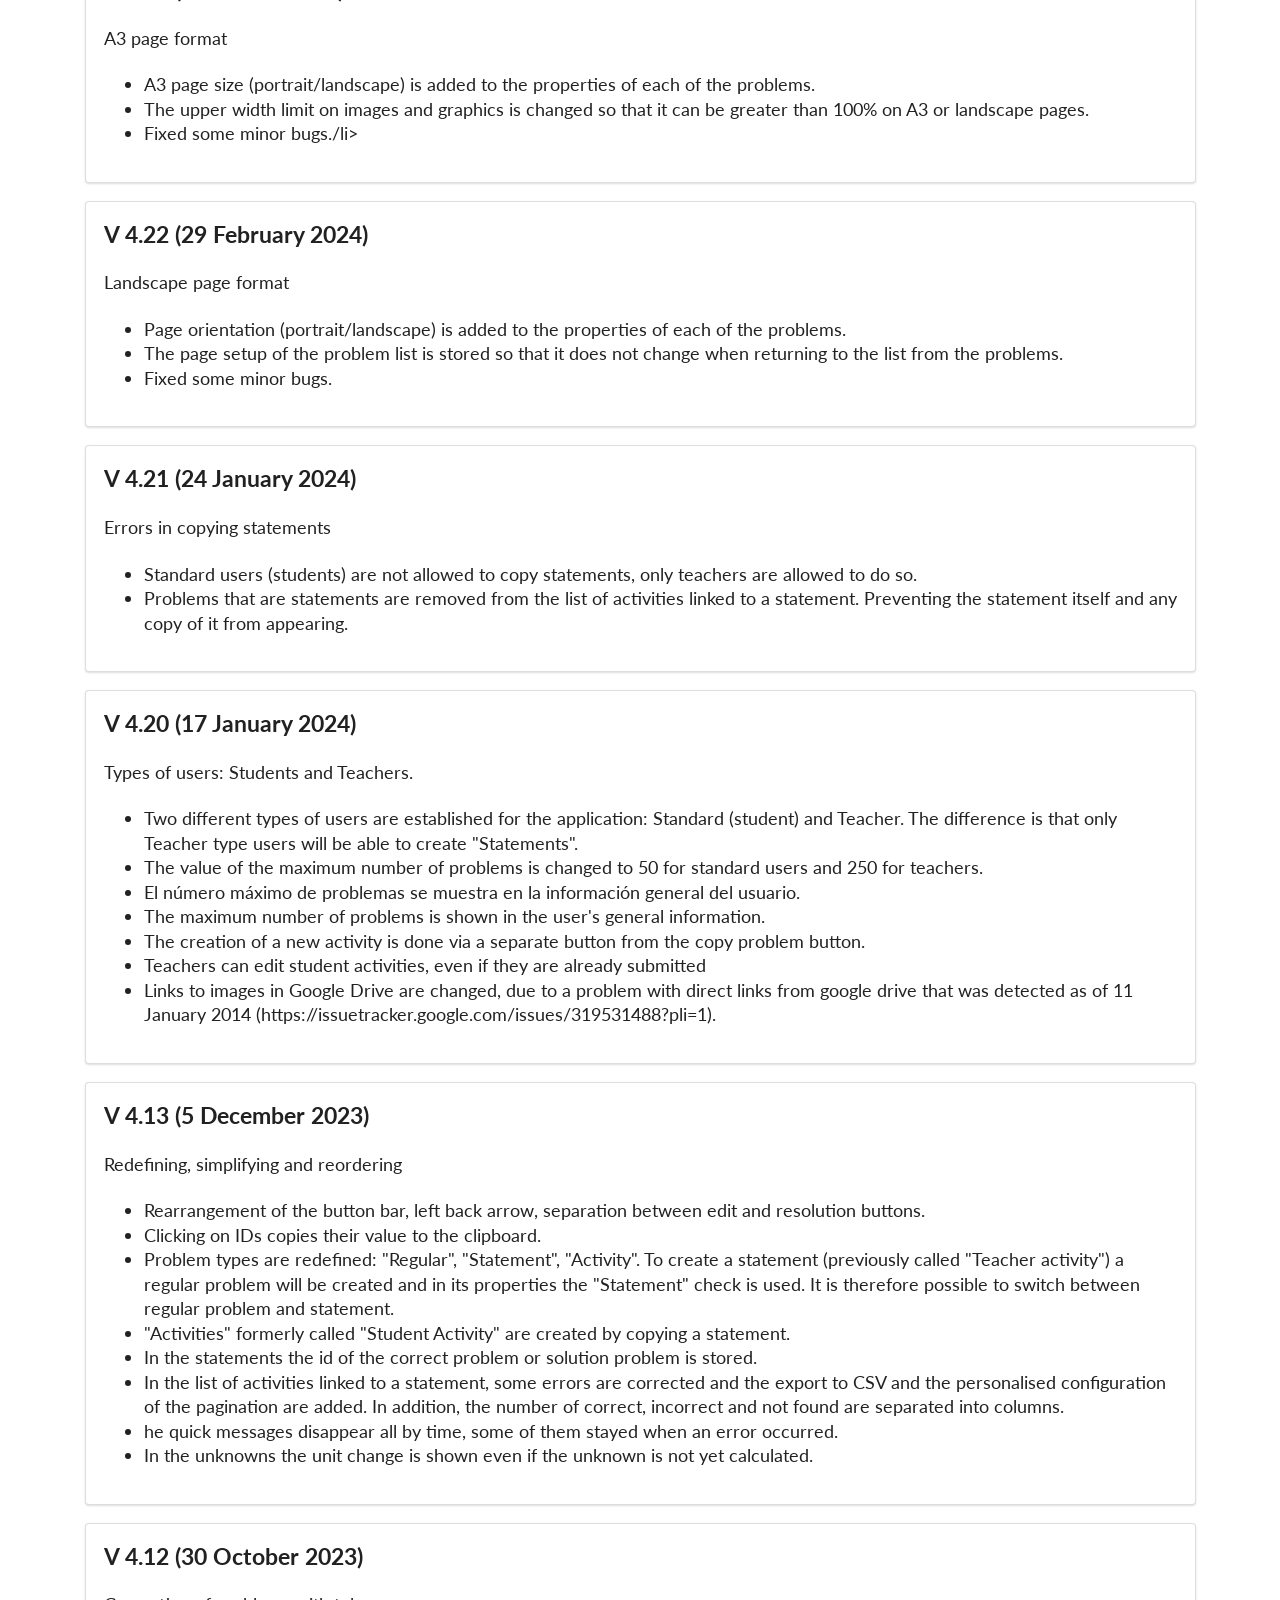
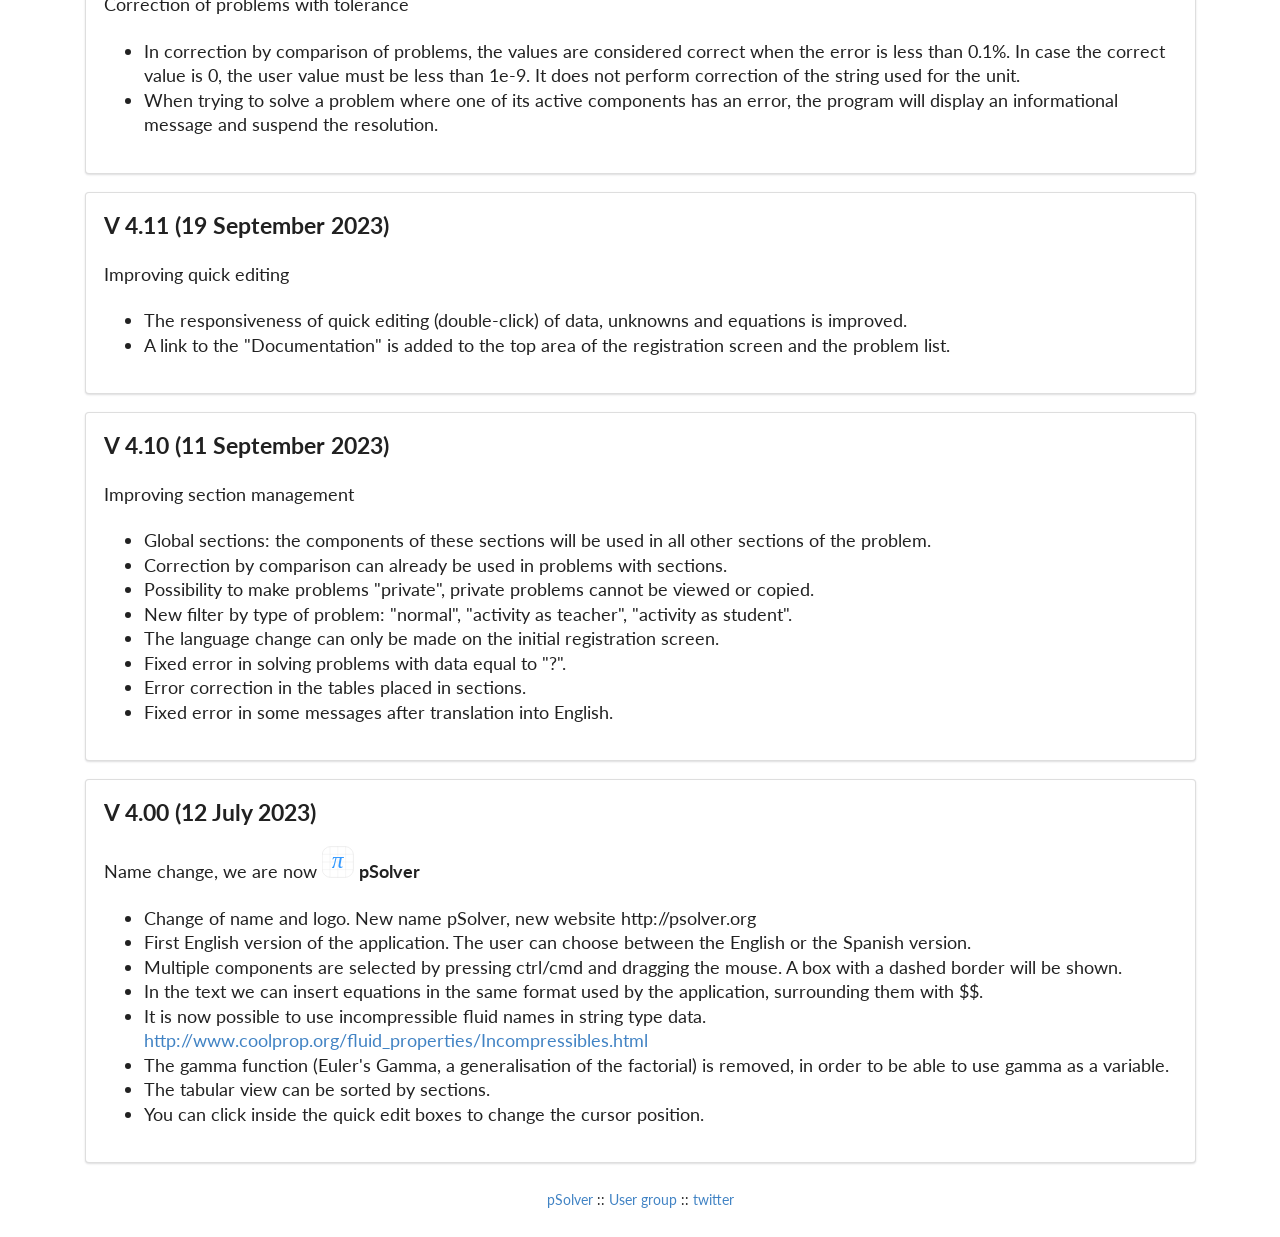
==== commit e91575ba: "Versión 4.92, sin actualizar manual de usuario Co-Authored-By: Claude Opus 5.5 <noreply@anthropic.co" ====
--- a/history.html
+++ b/history.html
@@ -34,6 +34,22 @@
 			<h4>Reverse time evolution (from bottom to top)</h4>
 
 			<p>Only changes since the first English version (version 4.0) are shown.</p>
+
+			<div class="ui segment">
+				<h3>V 4.92 (3 November 2026)</h3>
+				<p>Pen Editing</p>
+				<ul>
+					<li>On a tablet, the menu of a data item, unknown or equation (long press) has «Edit with pen»: you write the
+						expression by hand in a panel, press «Recognize» and it appears in a field where you can correct it
+						before accepting it. It works like quick edit on a computer.</li>
+					<li>Recognition is done by Google's Gemini, with the student's own free API key (aistudio.google.com),
+						which is stored only in their browser.</li>
+					<li>New «Pen editing» section in the settings: the API key, the Gemini model (from the list or typed in), a
+						button to find the models available for the key and the option to use the pen on a computer too.</li>
+					<li>If a model is overloaded the others in the list are tried, and you are offered to keep the one that
+						worked.</li>
+				</ul>
+			</div>
 
 			<div class="ui segment">
 				<h3>V 4.91 (31 October 2026)</h3>
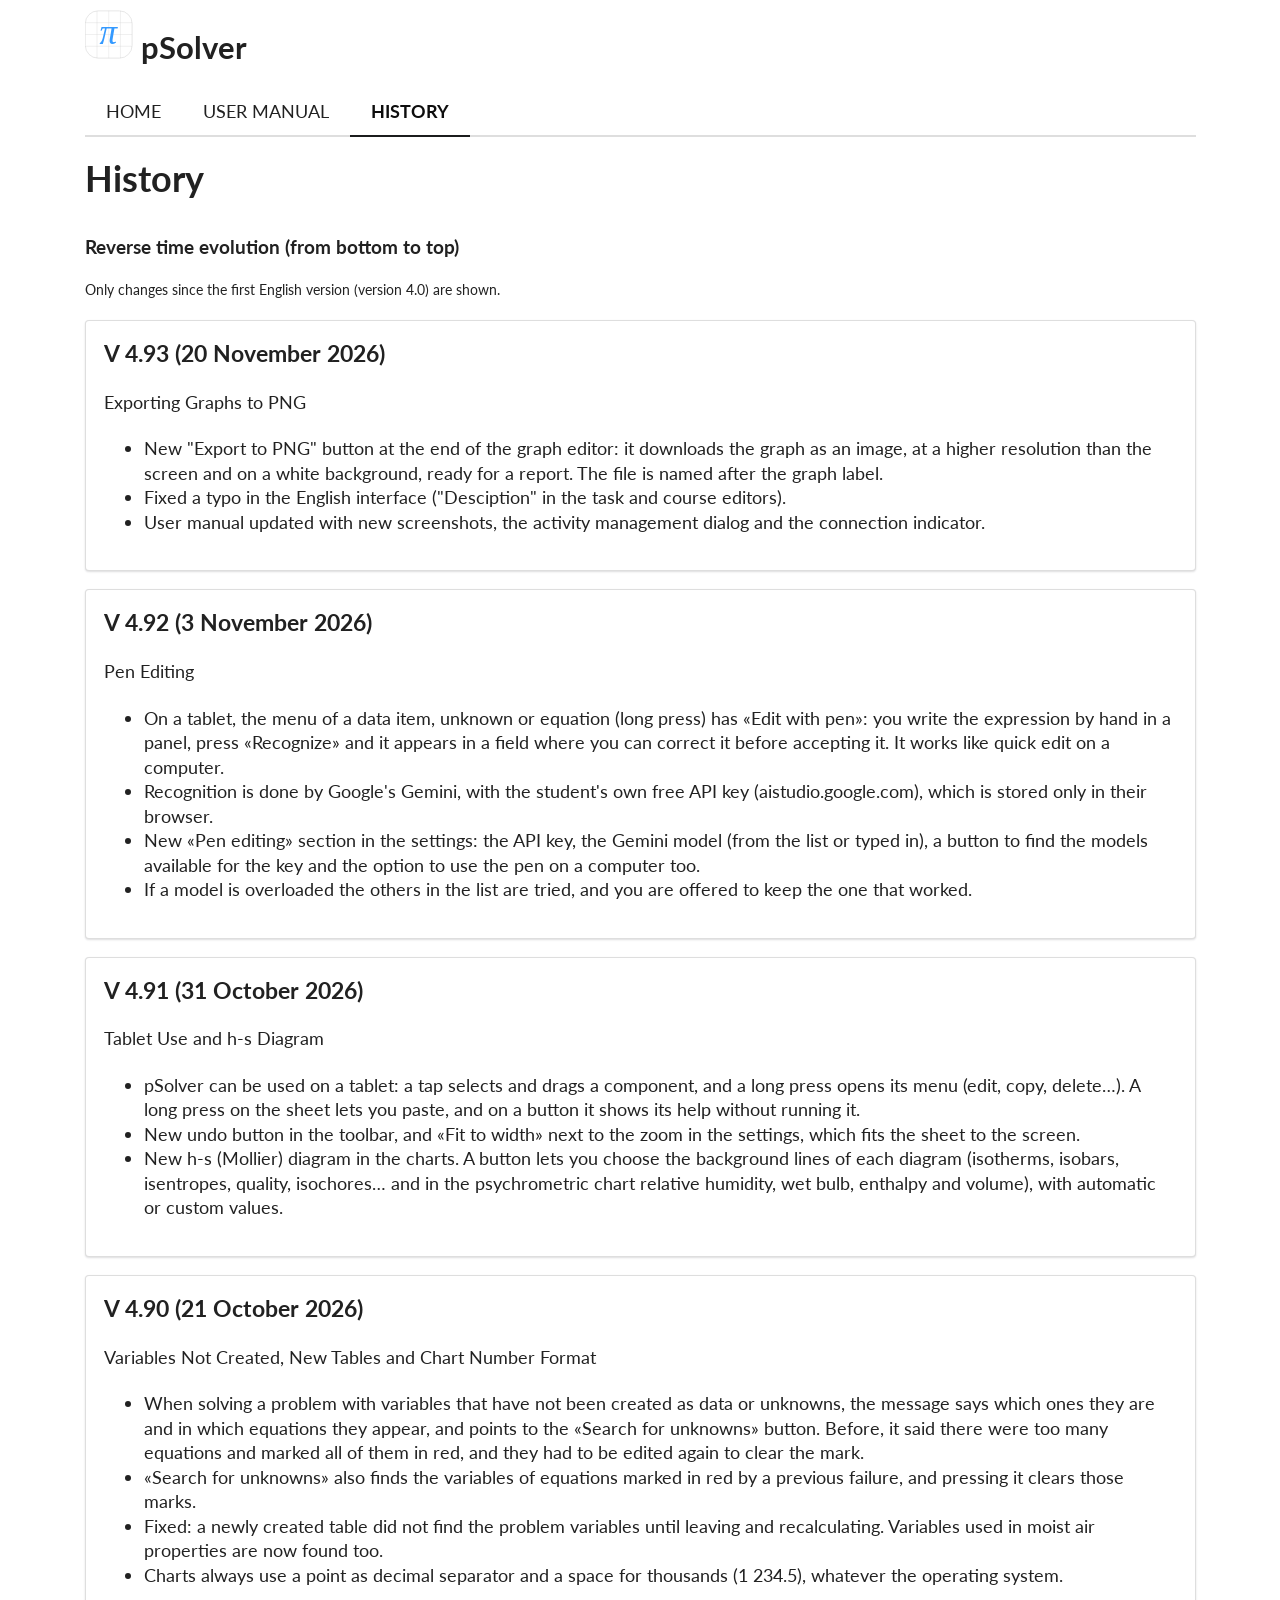
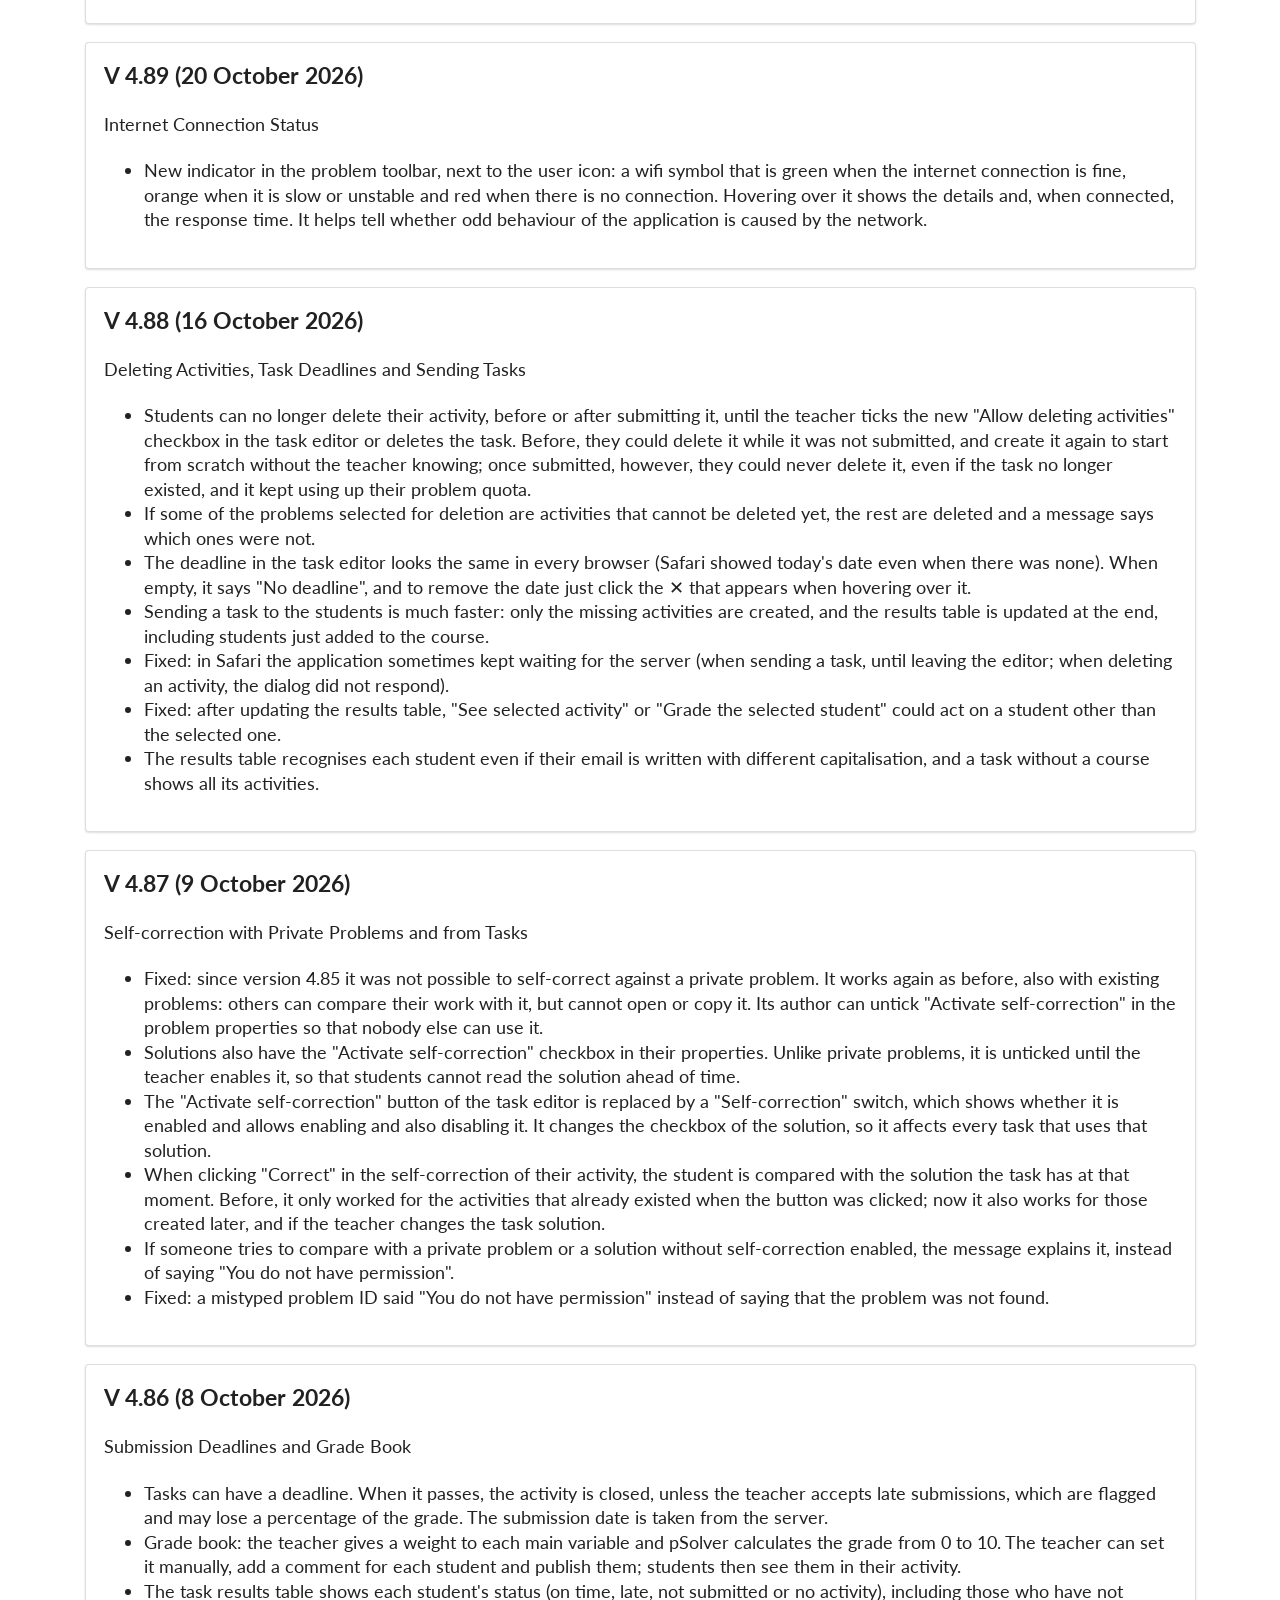
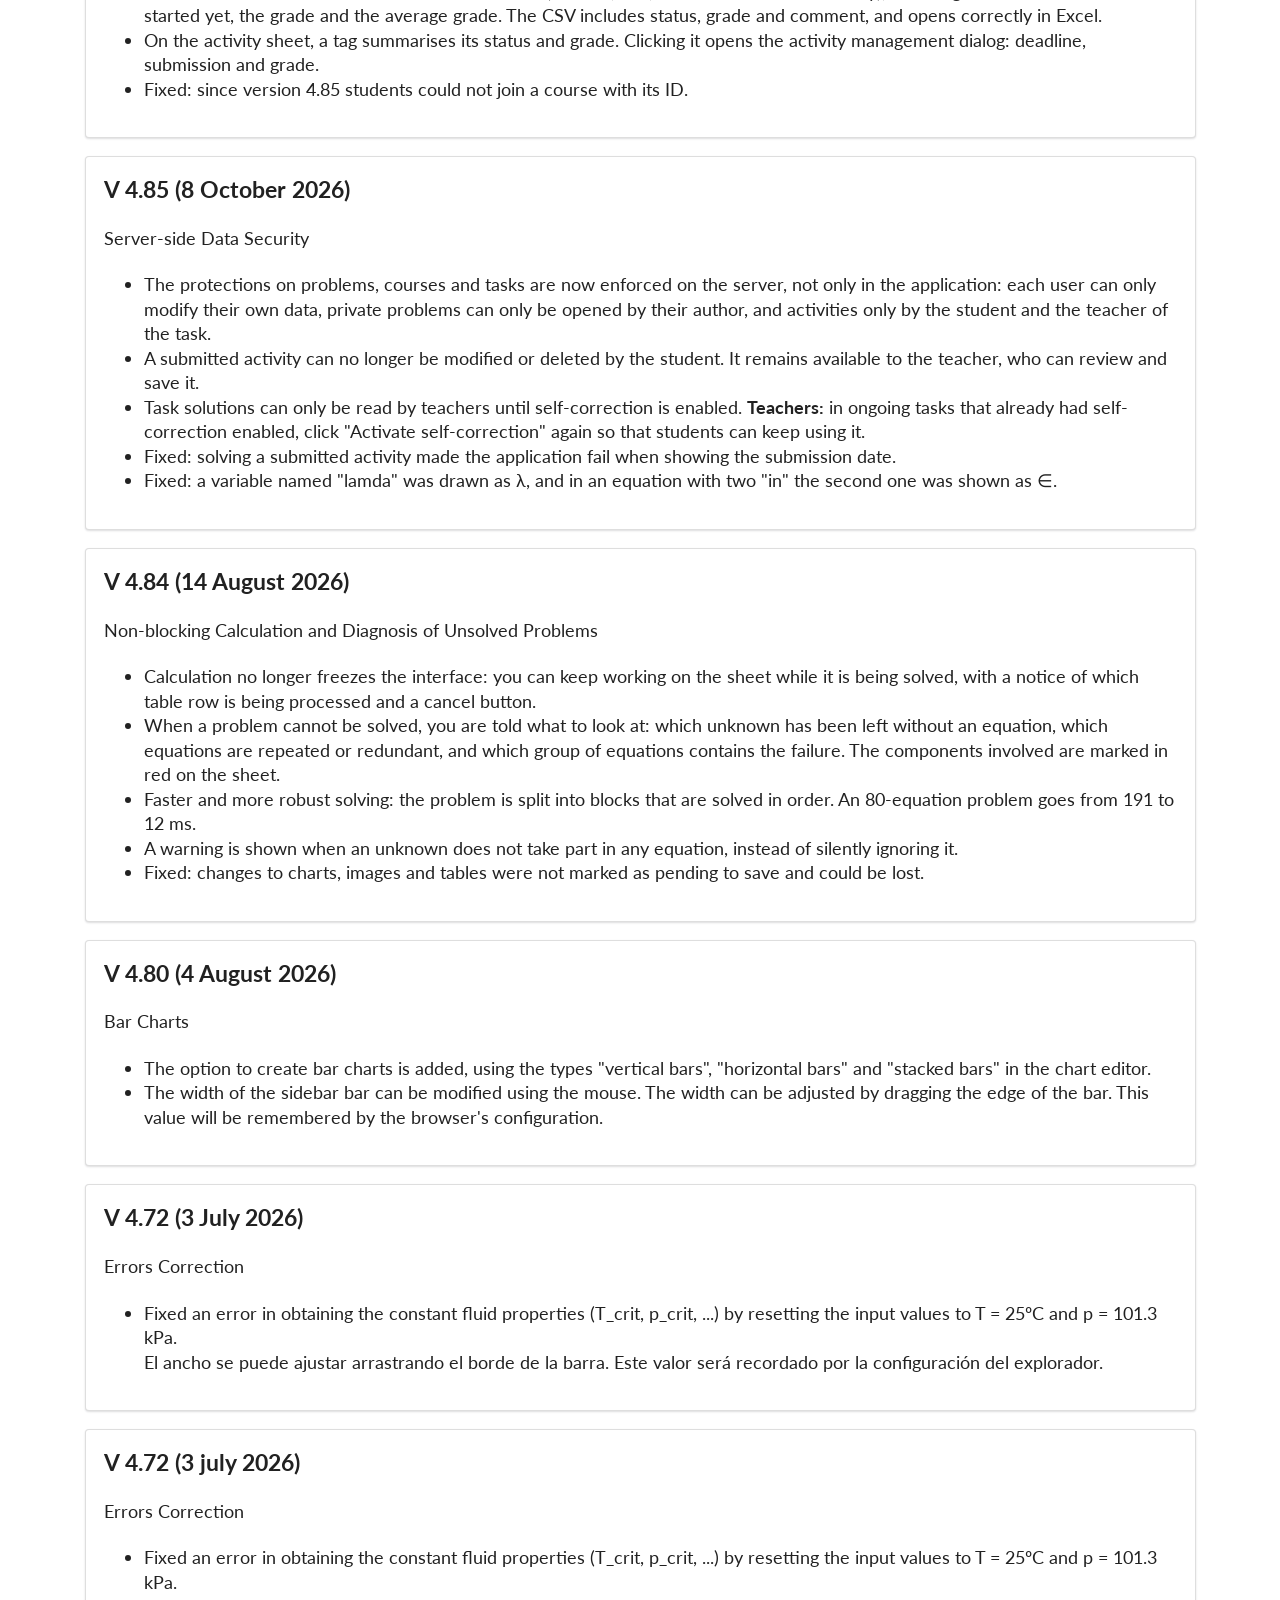
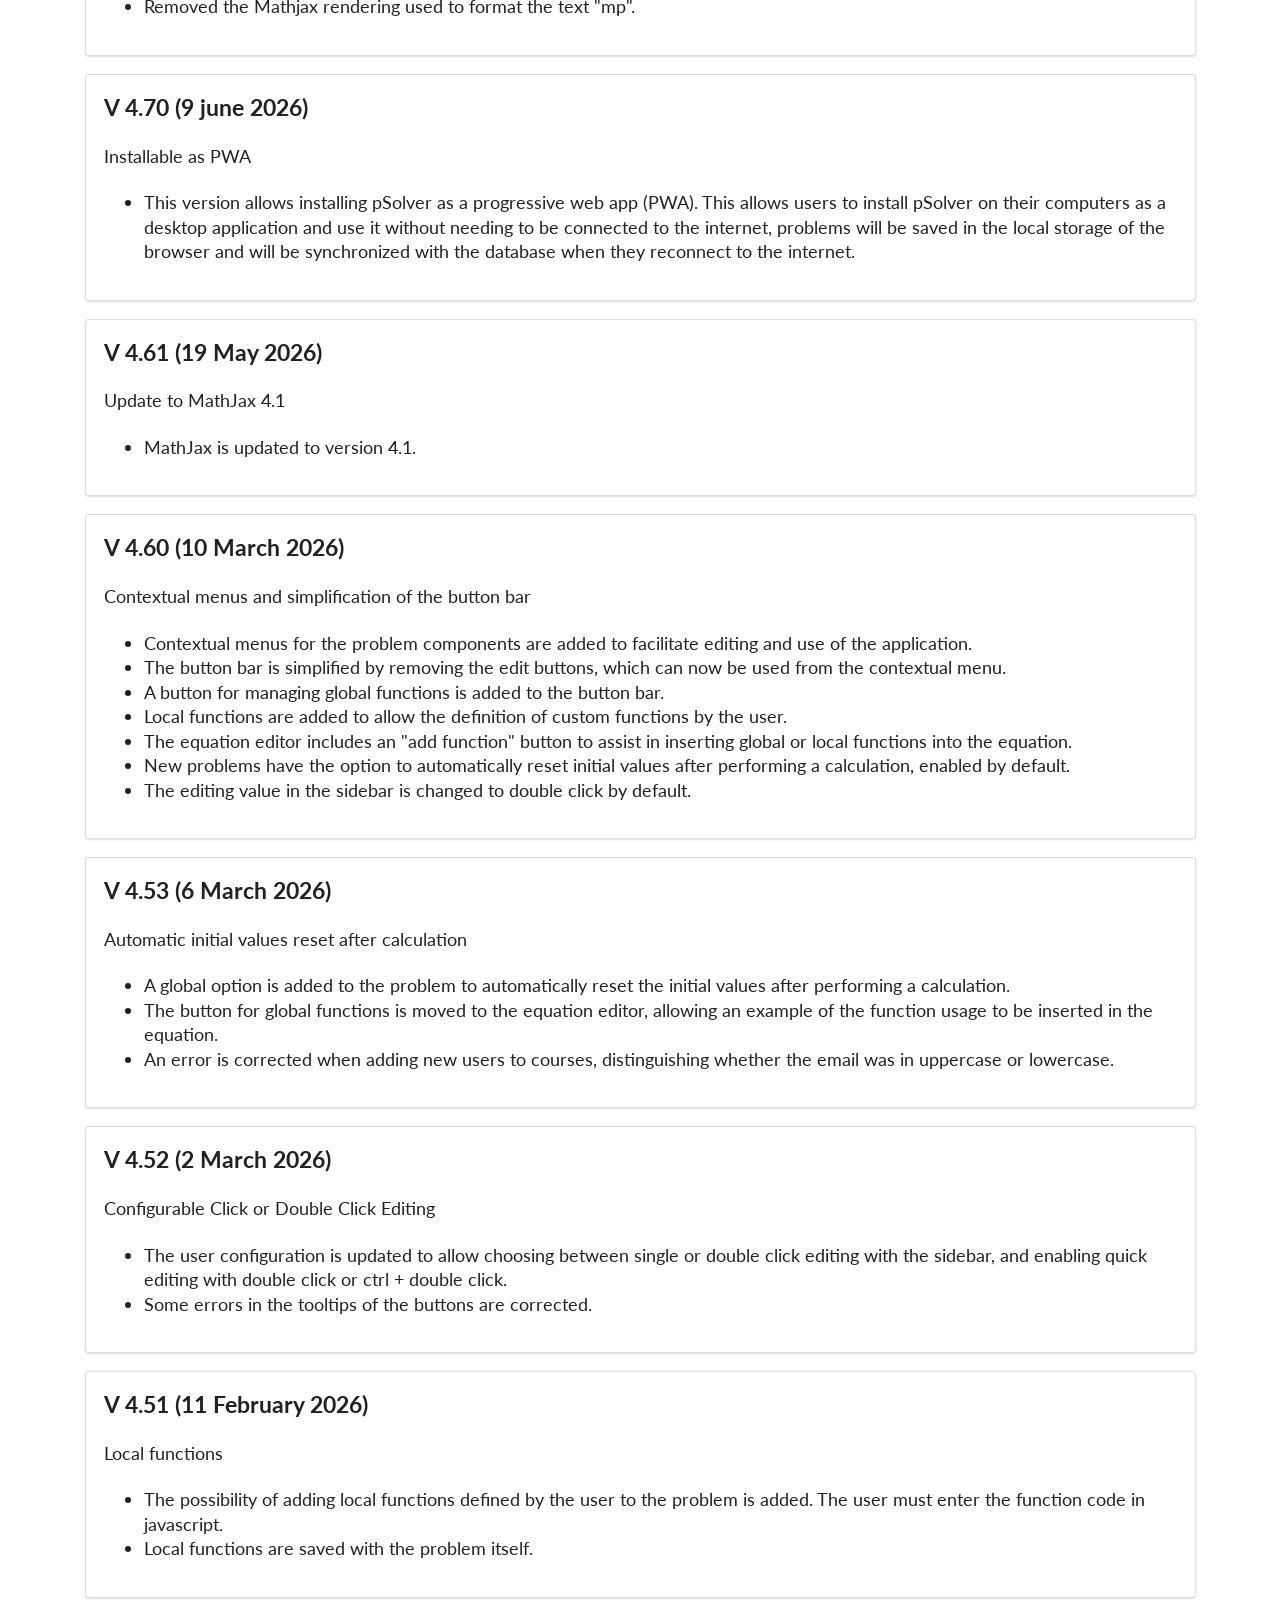
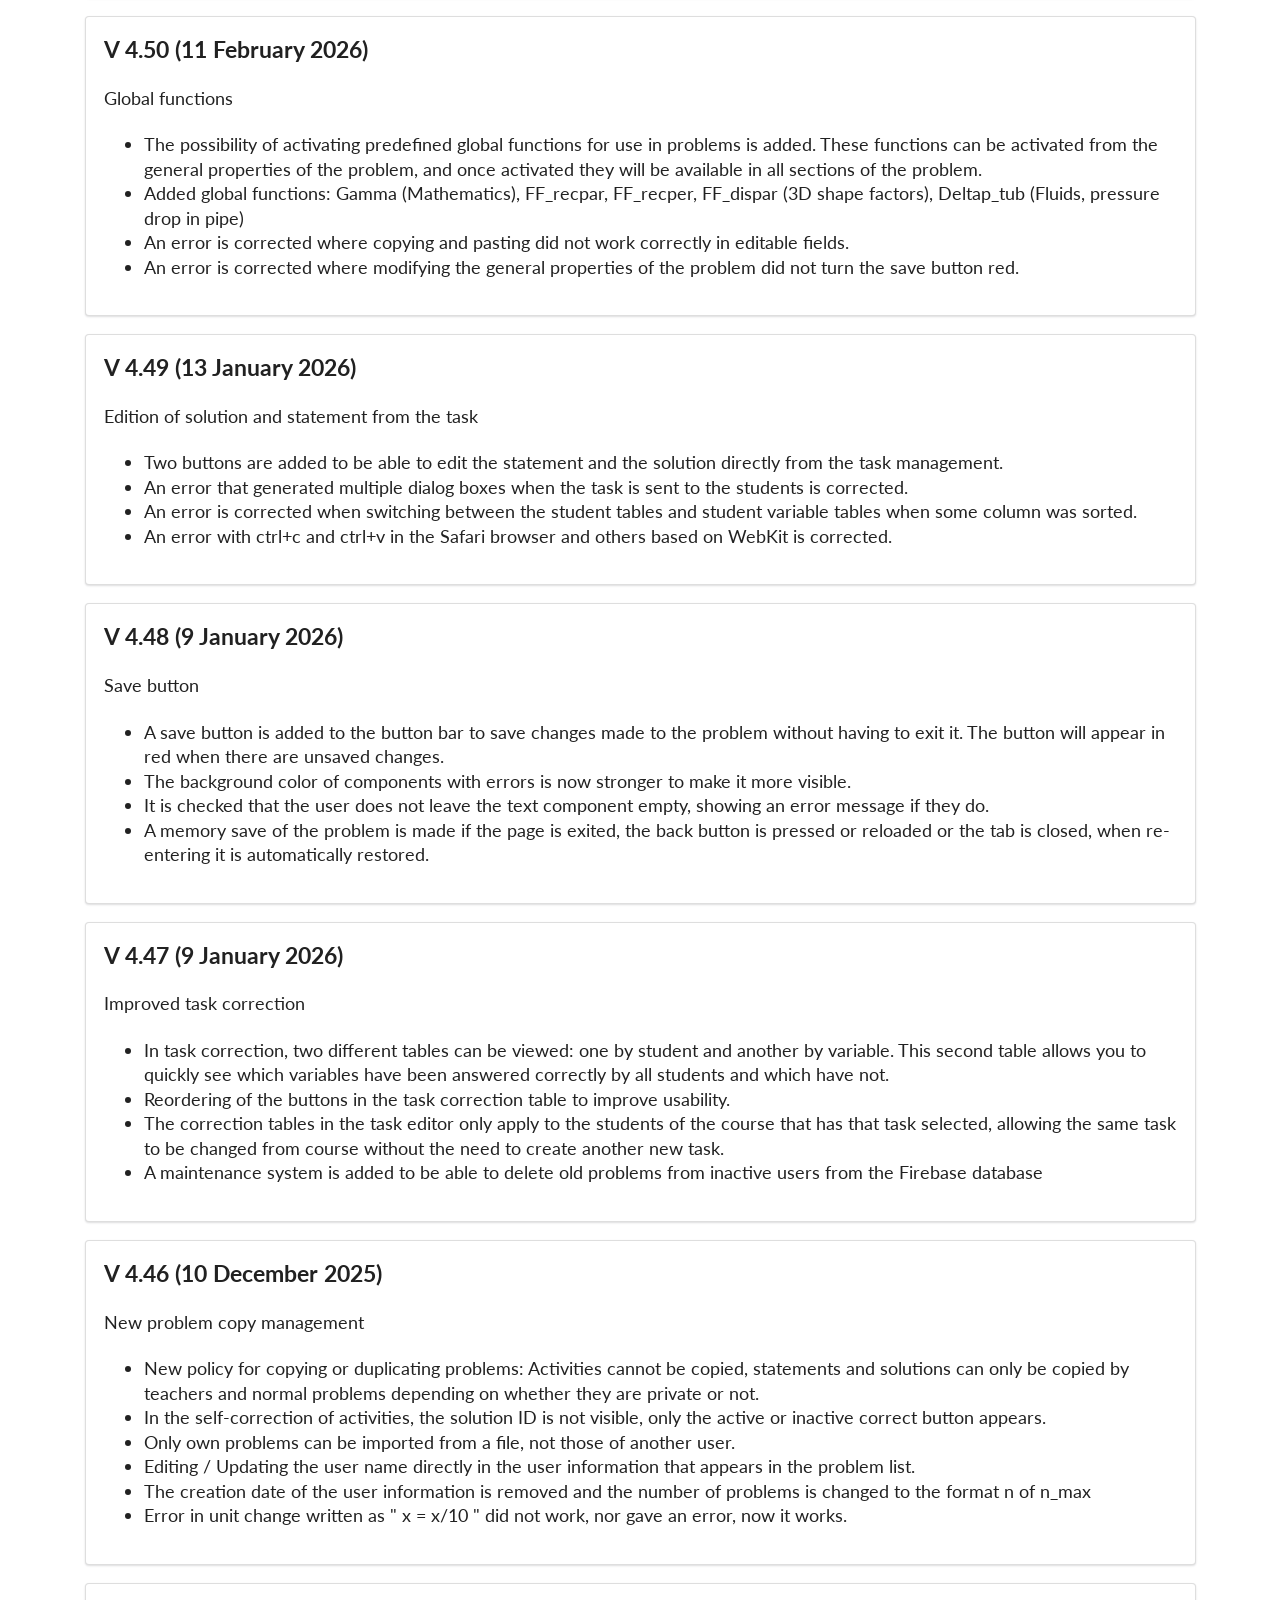
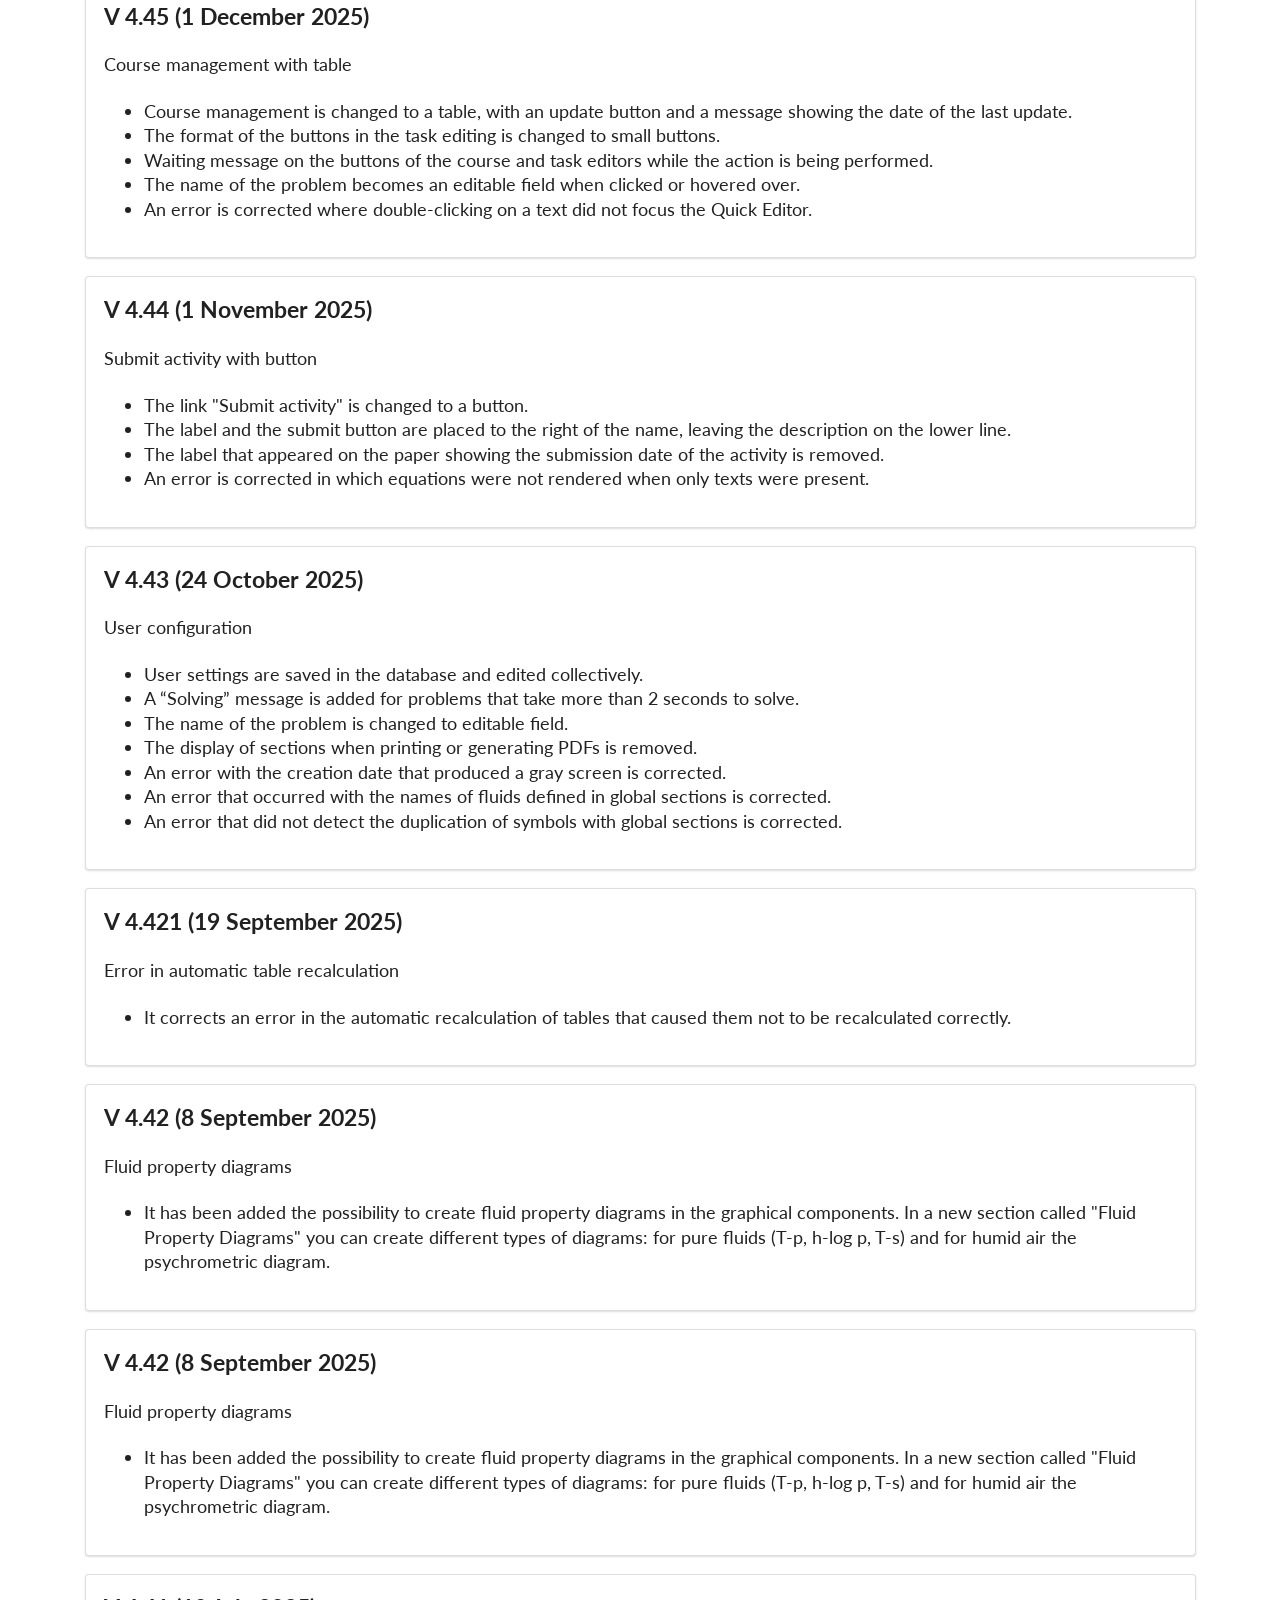
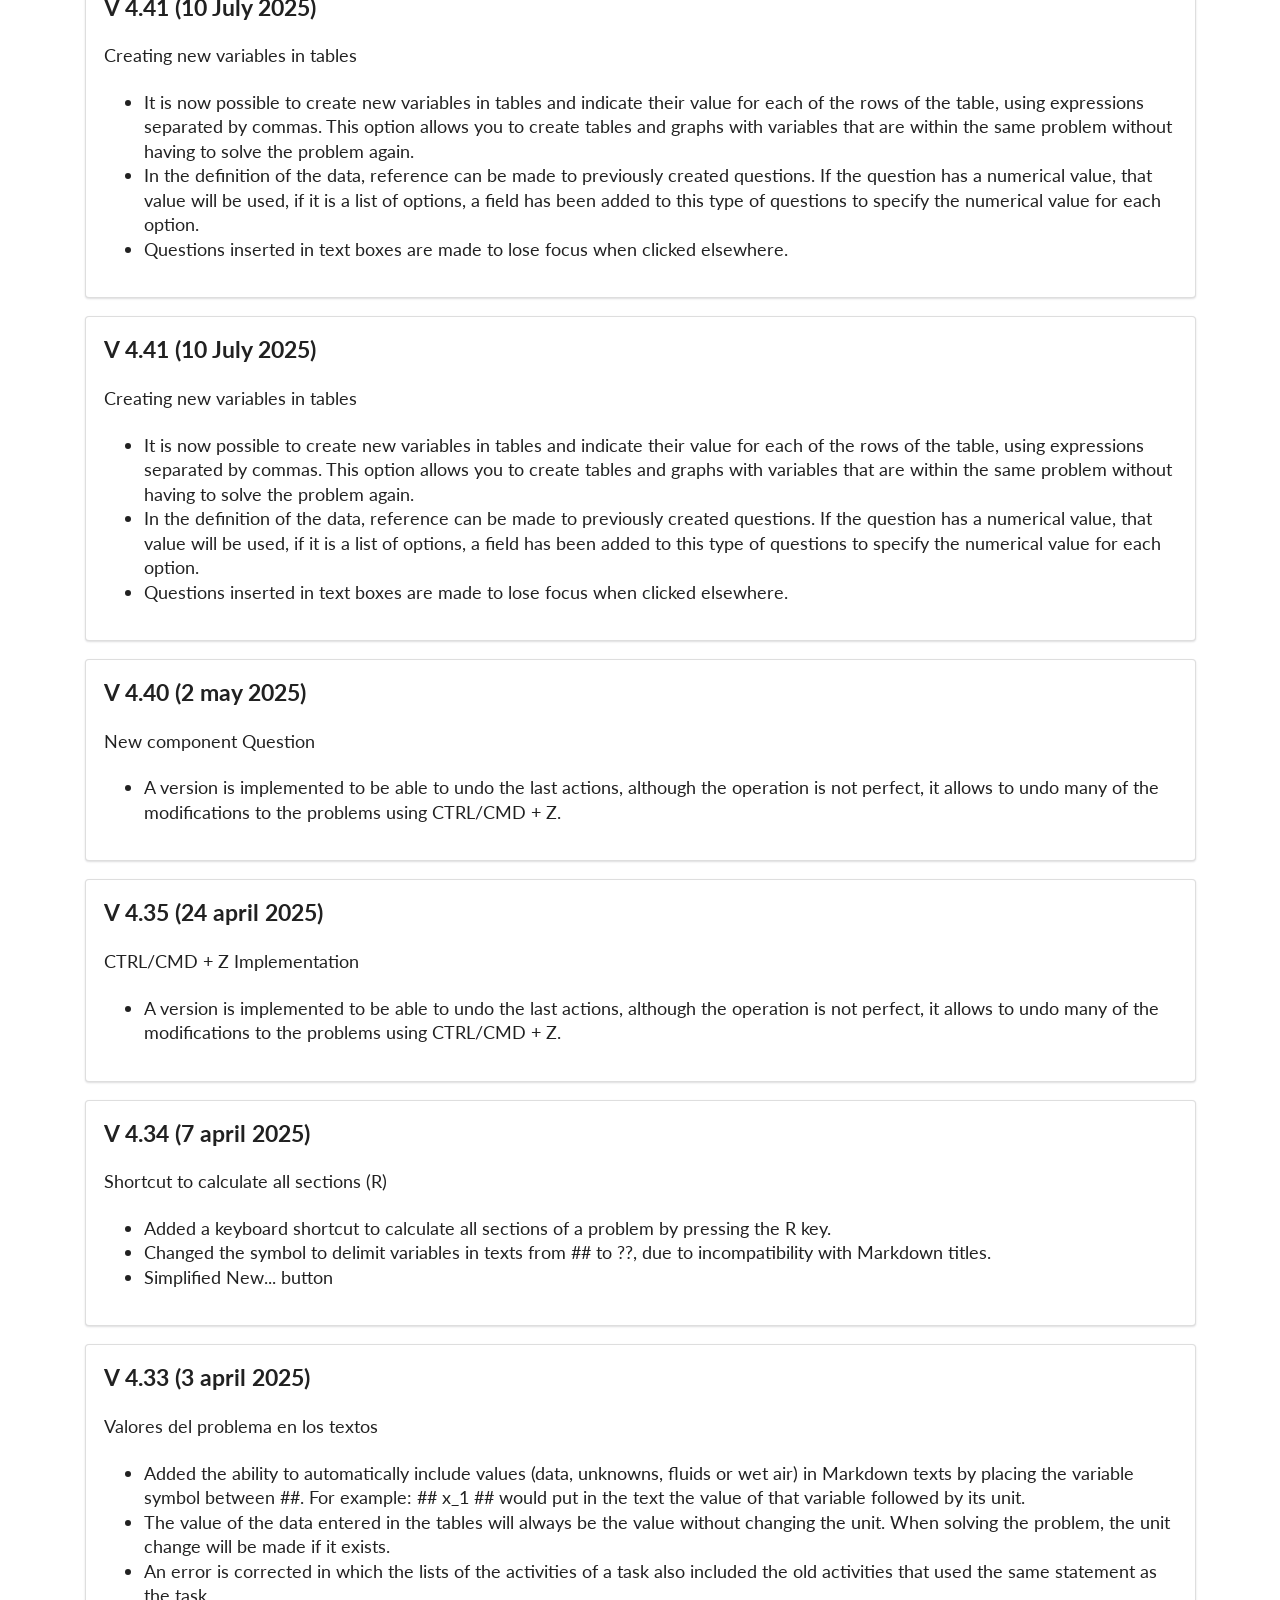
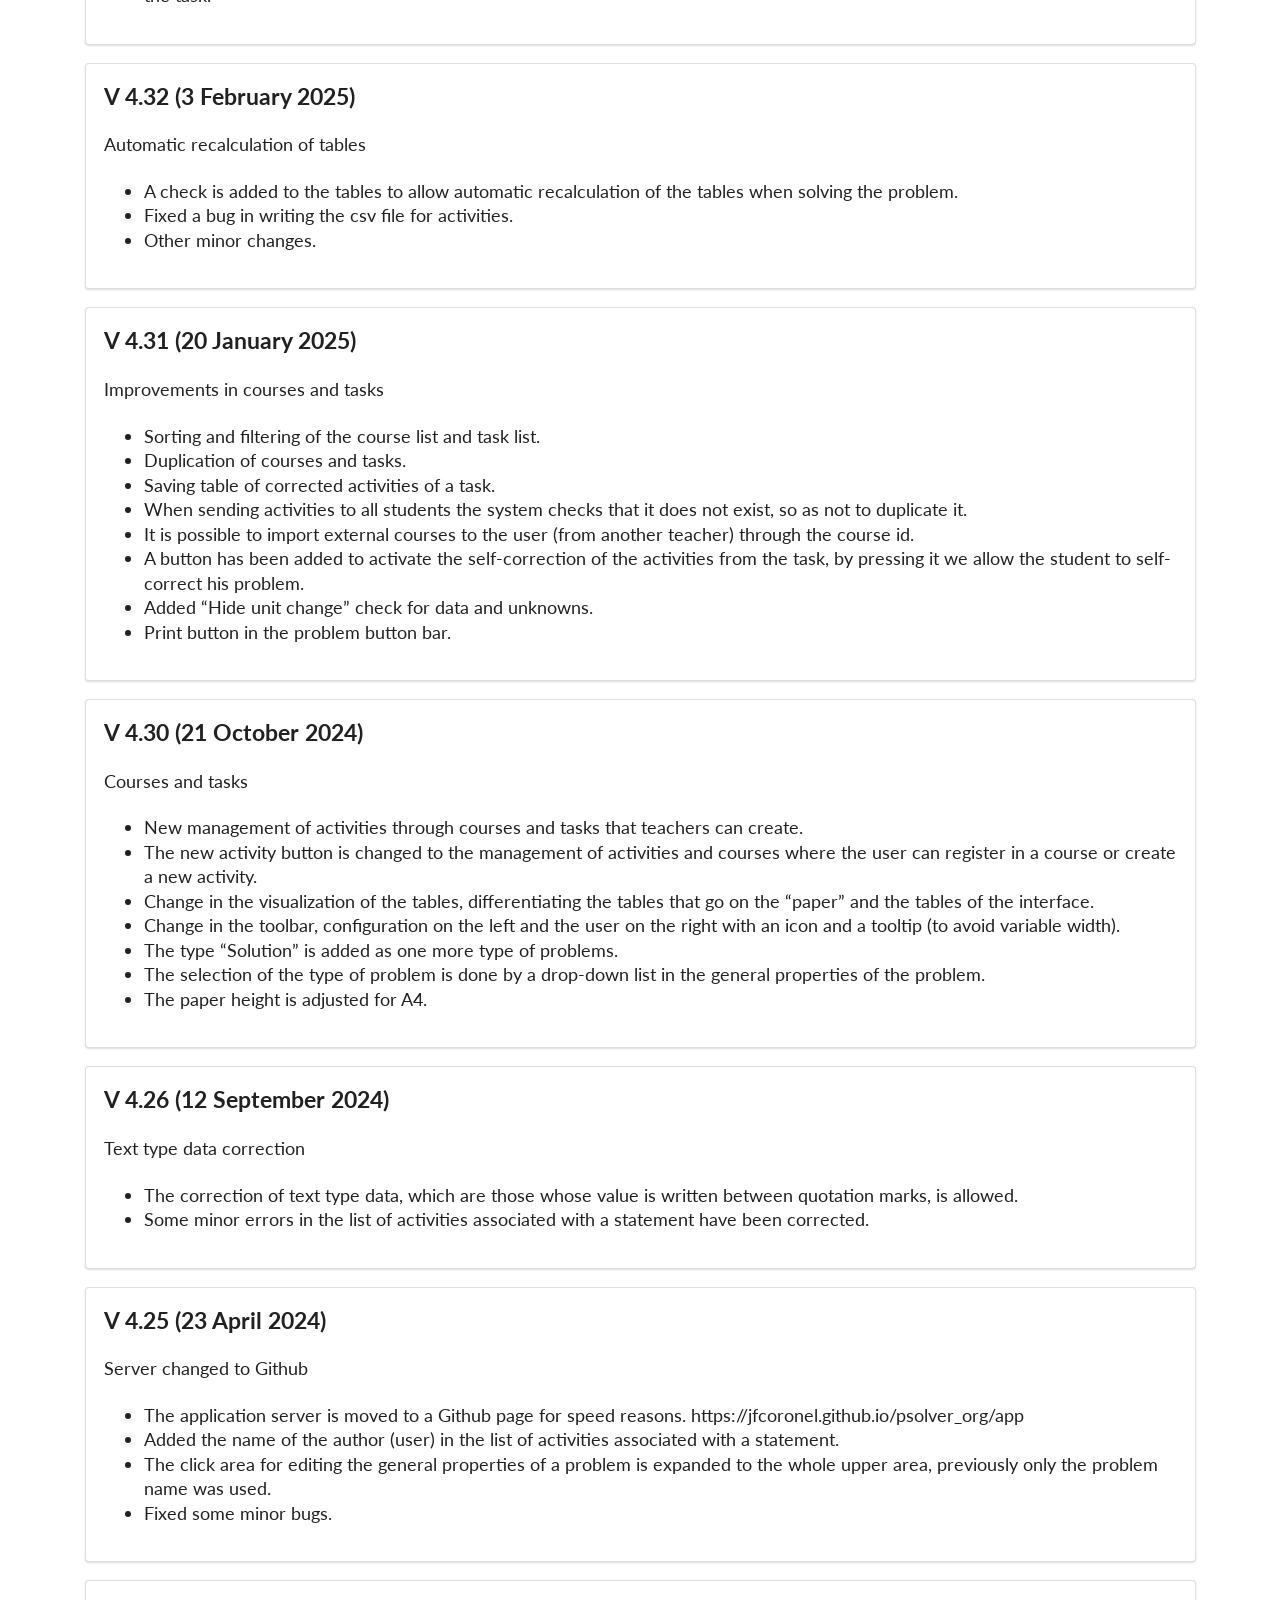
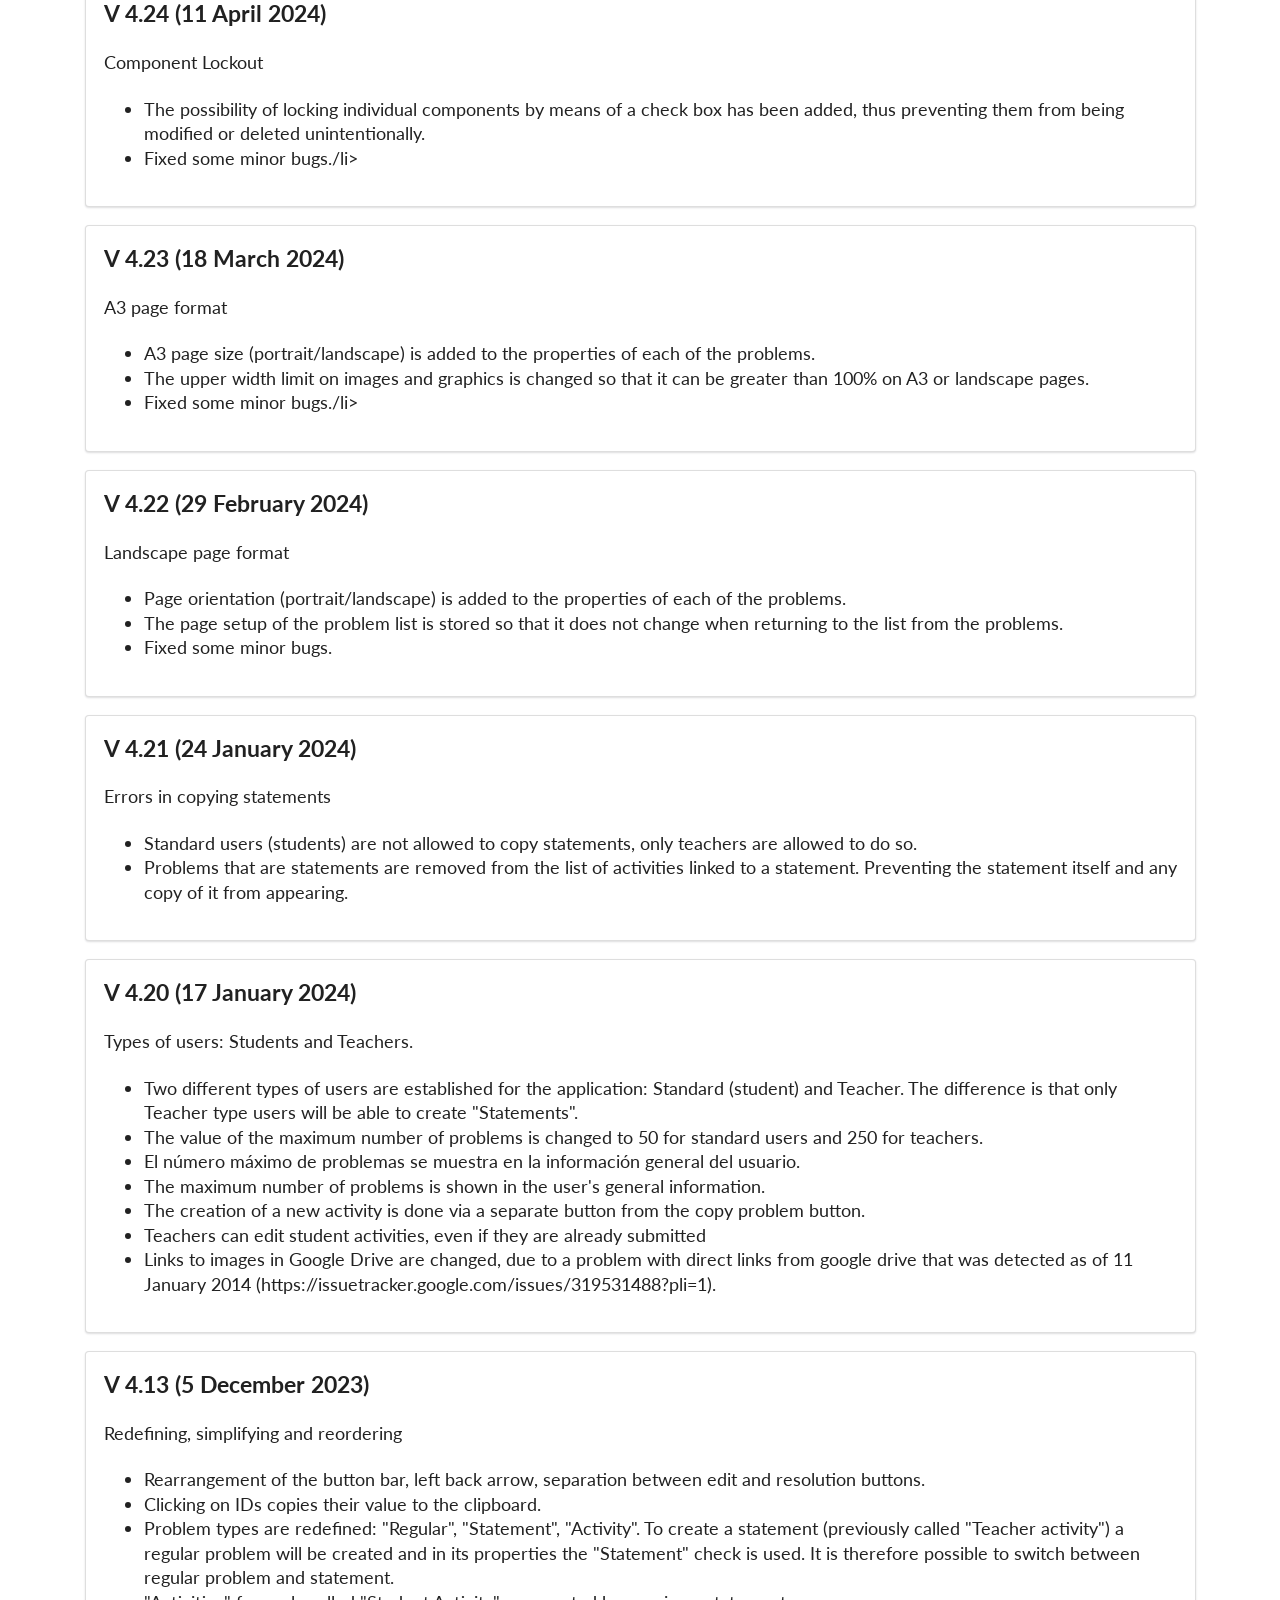
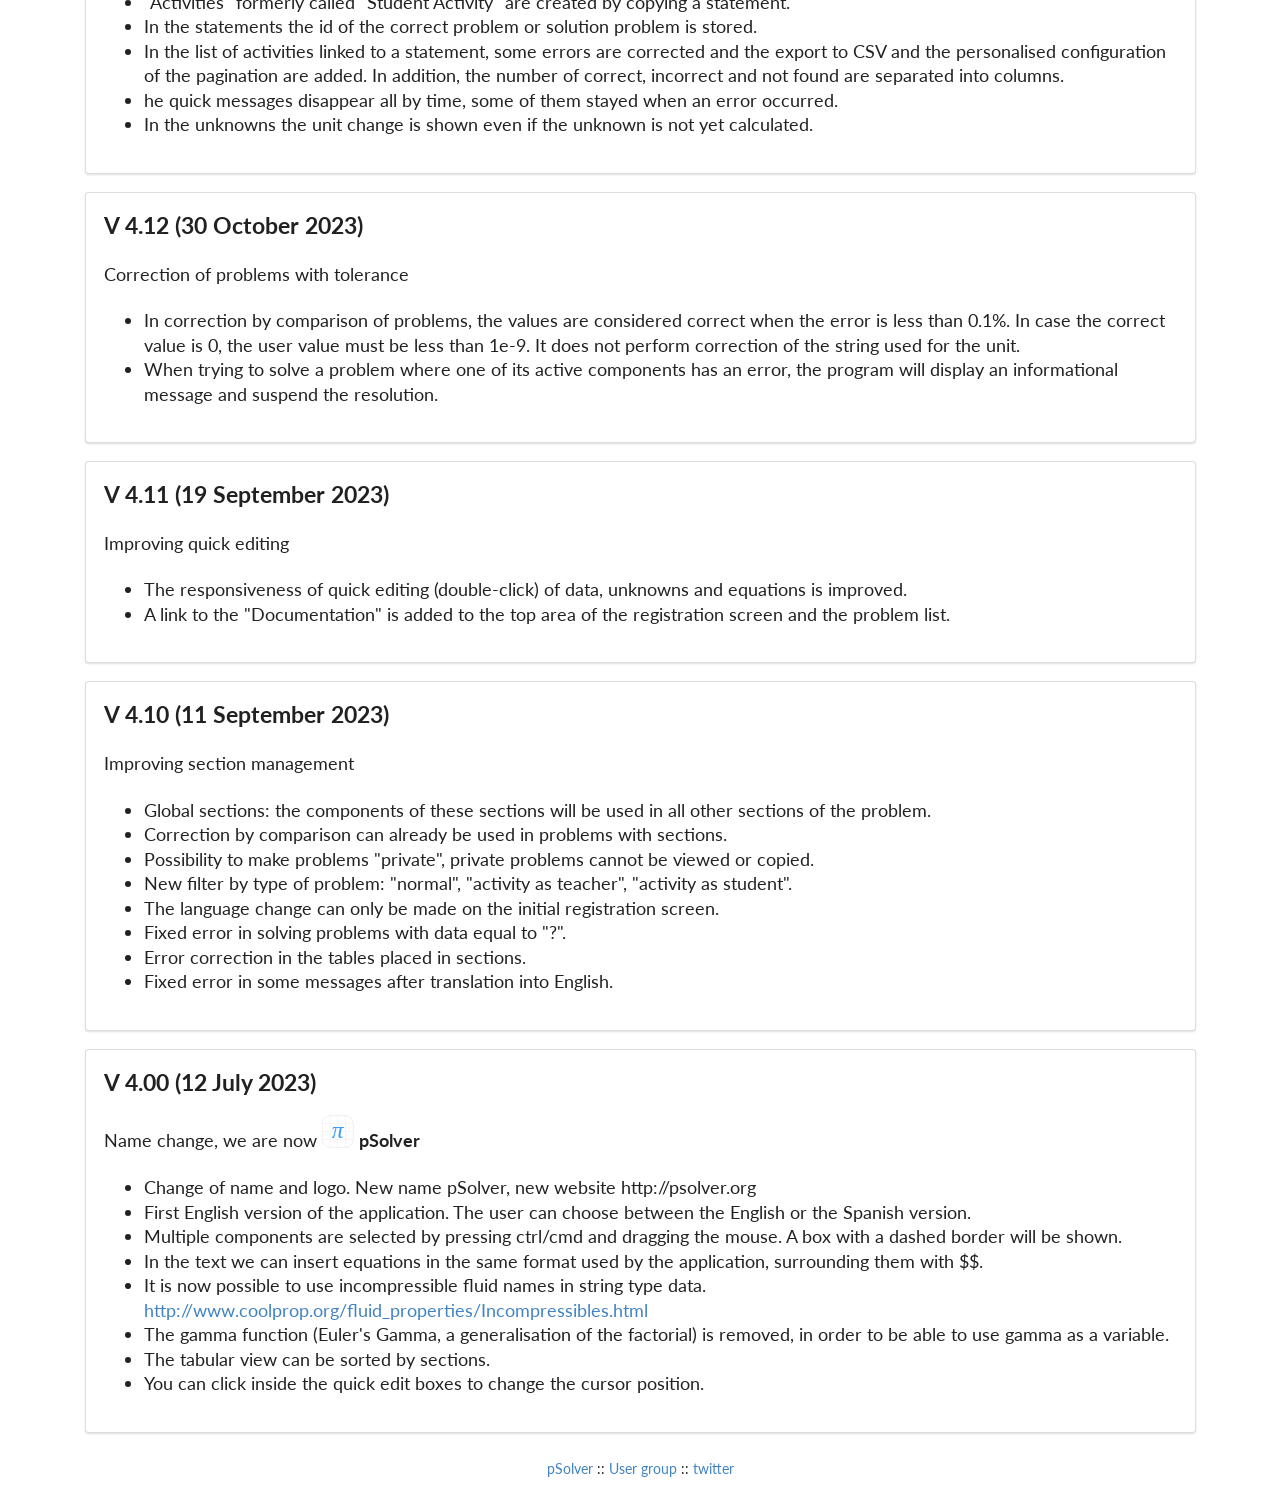
==== commit f24955d9: "Versión 4.93 Co-Authored-By: Claude Opus 5.5 <noreply@anthropic.com>" ====
--- a/history.html
+++ b/history.html
@@ -34,6 +34,19 @@
 			<h4>Reverse time evolution (from bottom to top)</h4>
 
 			<p>Only changes since the first English version (version 4.0) are shown.</p>
+
+			<div class="ui segment">
+				<h3>V 4.93 (20 November 2026)</h3>
+				<p>Exporting Graphs to PNG</p>
+				<ul>
+					<li>New "Export to PNG" button at the end of the graph editor: it downloads the graph as an image, at a
+						higher resolution than the screen and on a white background, ready for a report. The file is named
+						after the graph label.</li>
+					<li>Fixed a typo in the English interface ("Desciption" in the task and course editors).</li>
+					<li>User manual updated with new screenshots, the activity management dialog and the connection
+						indicator.</li>
+				</ul>
+			</div>
 
 			<div class="ui segment">
 				<h3>V 4.92 (3 November 2026)</h3>
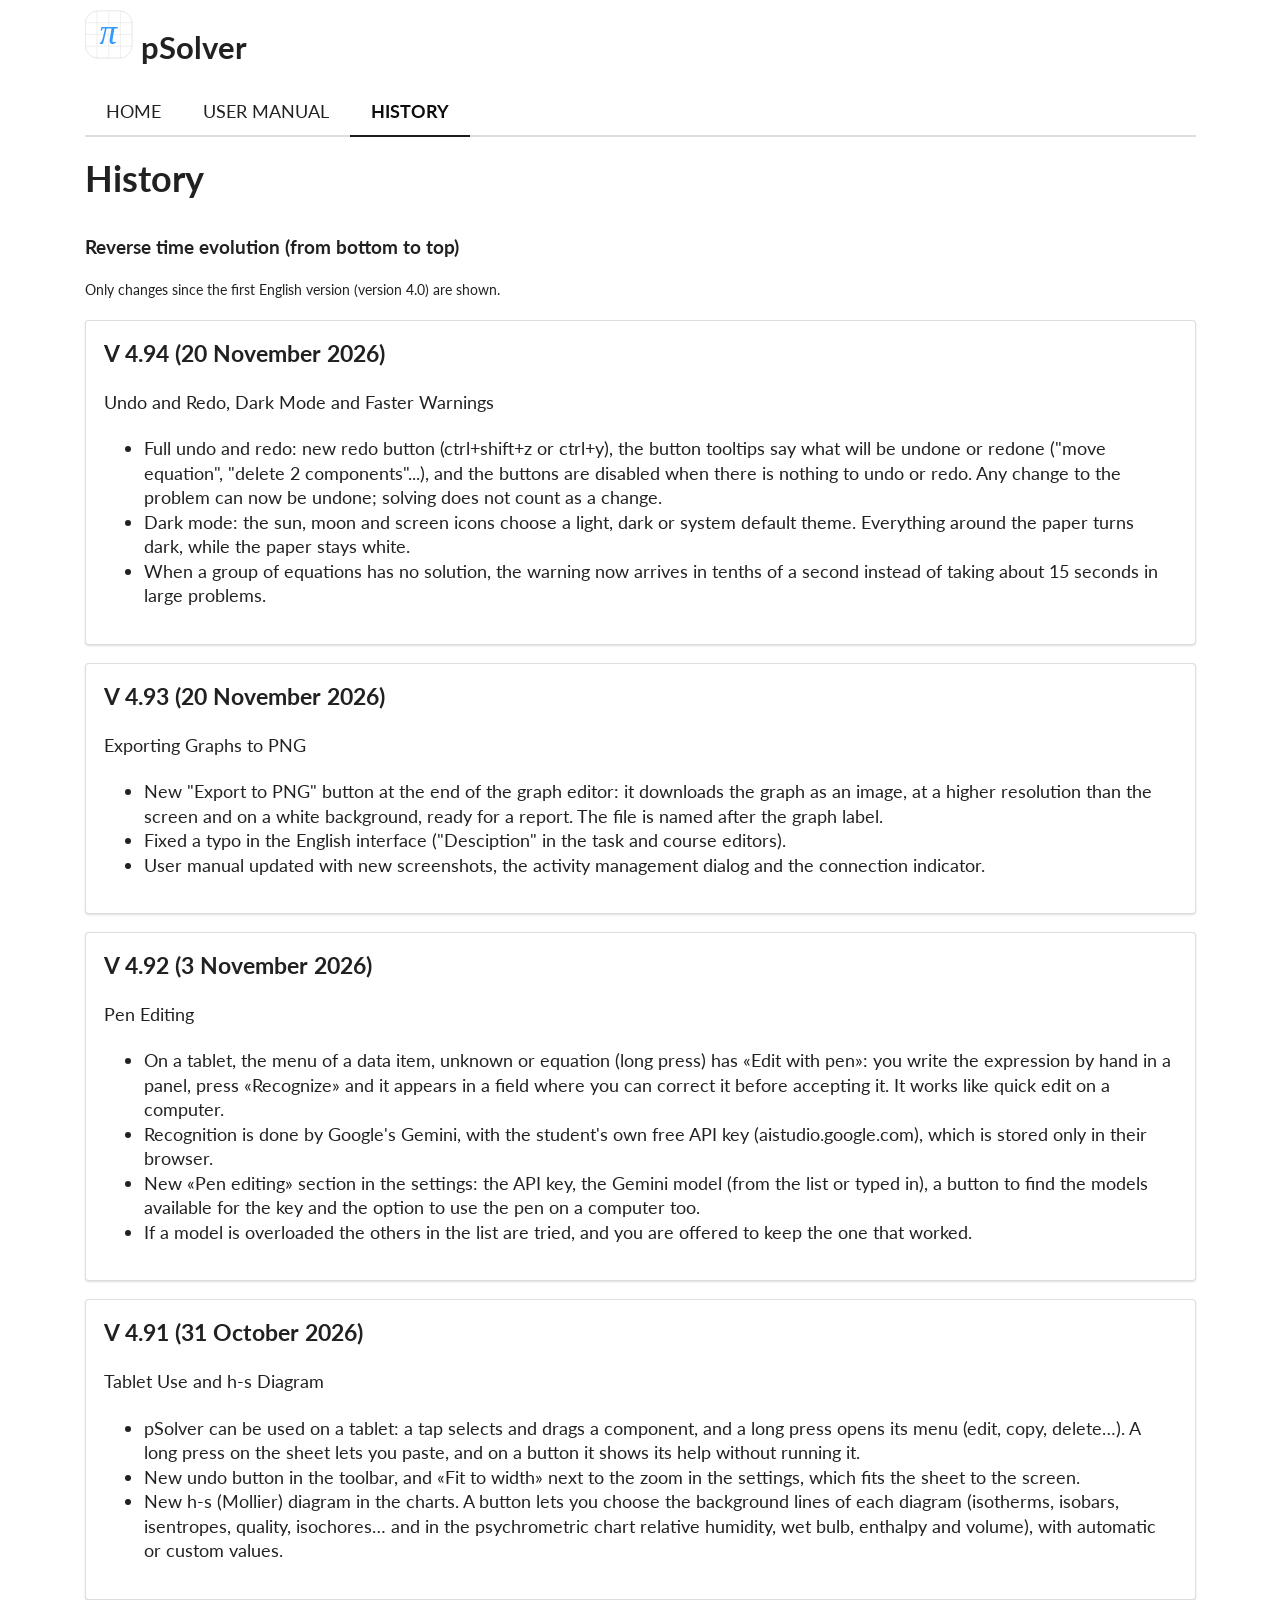
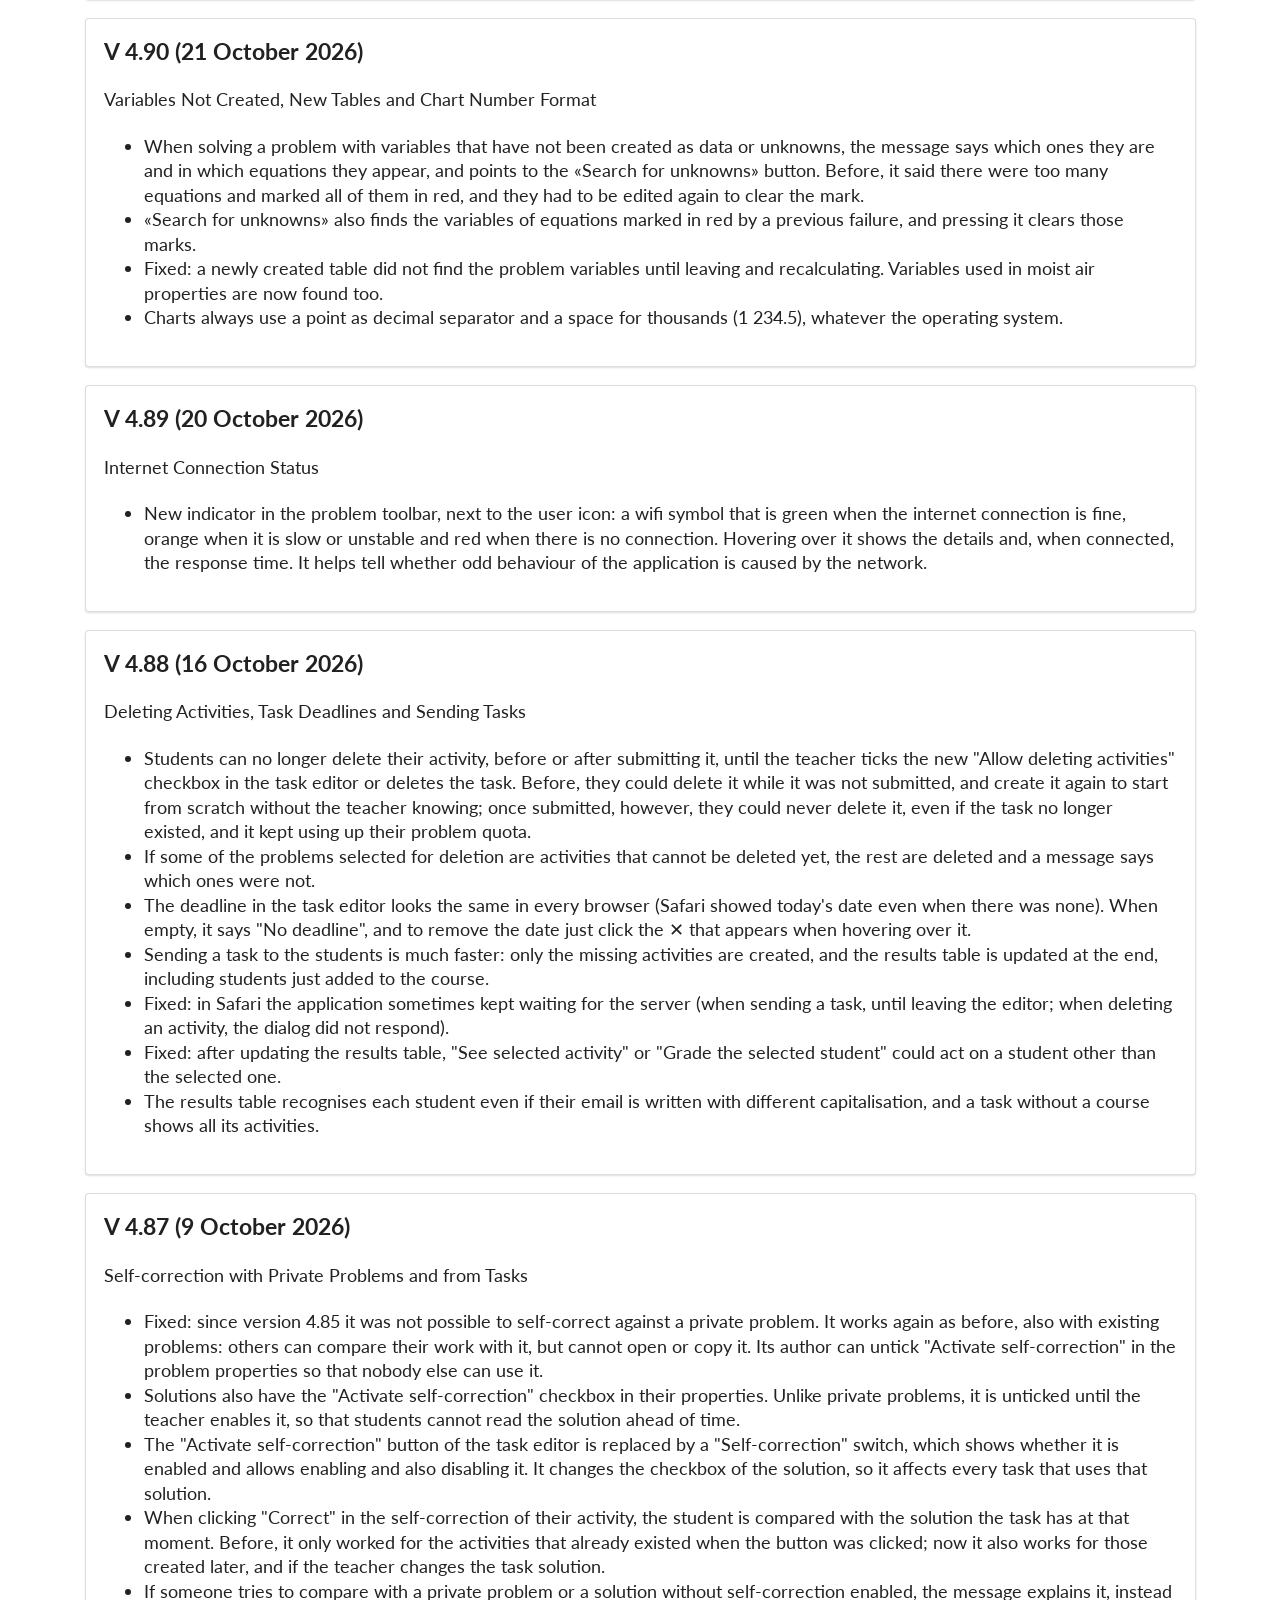
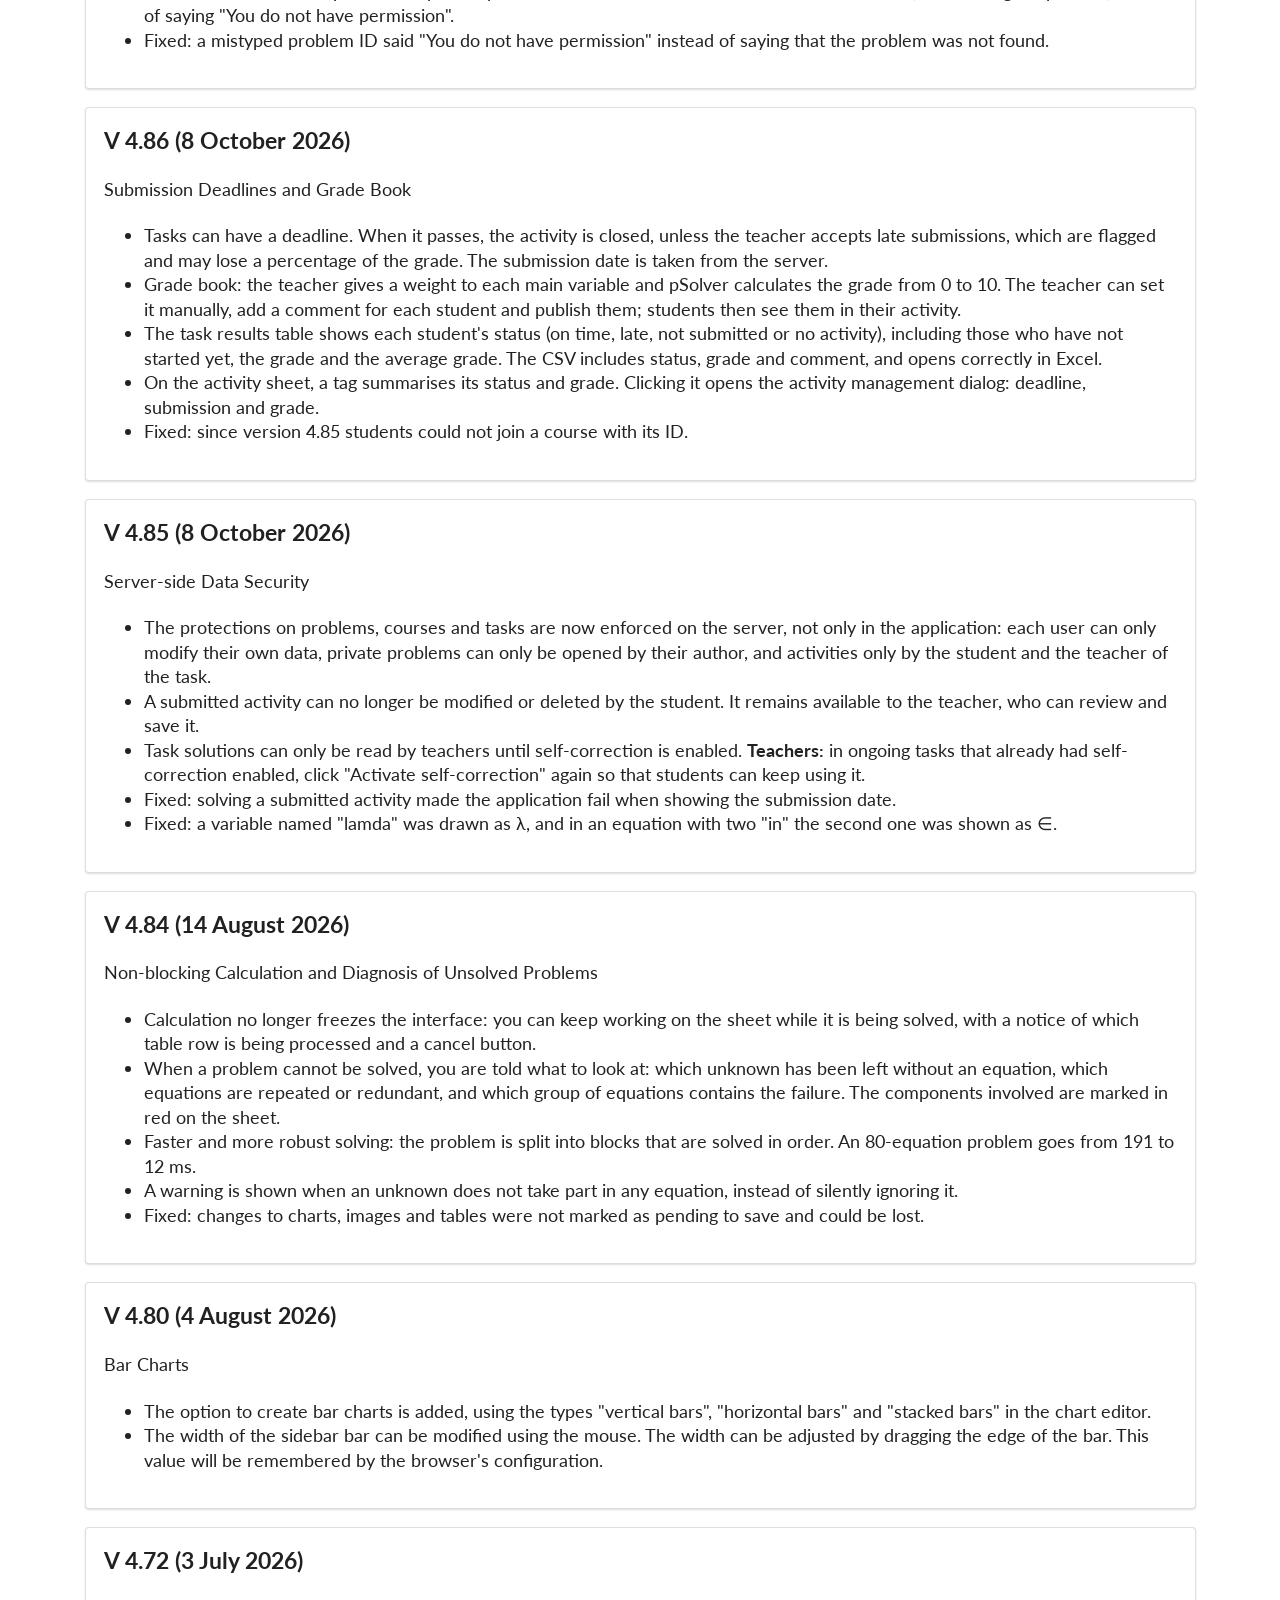
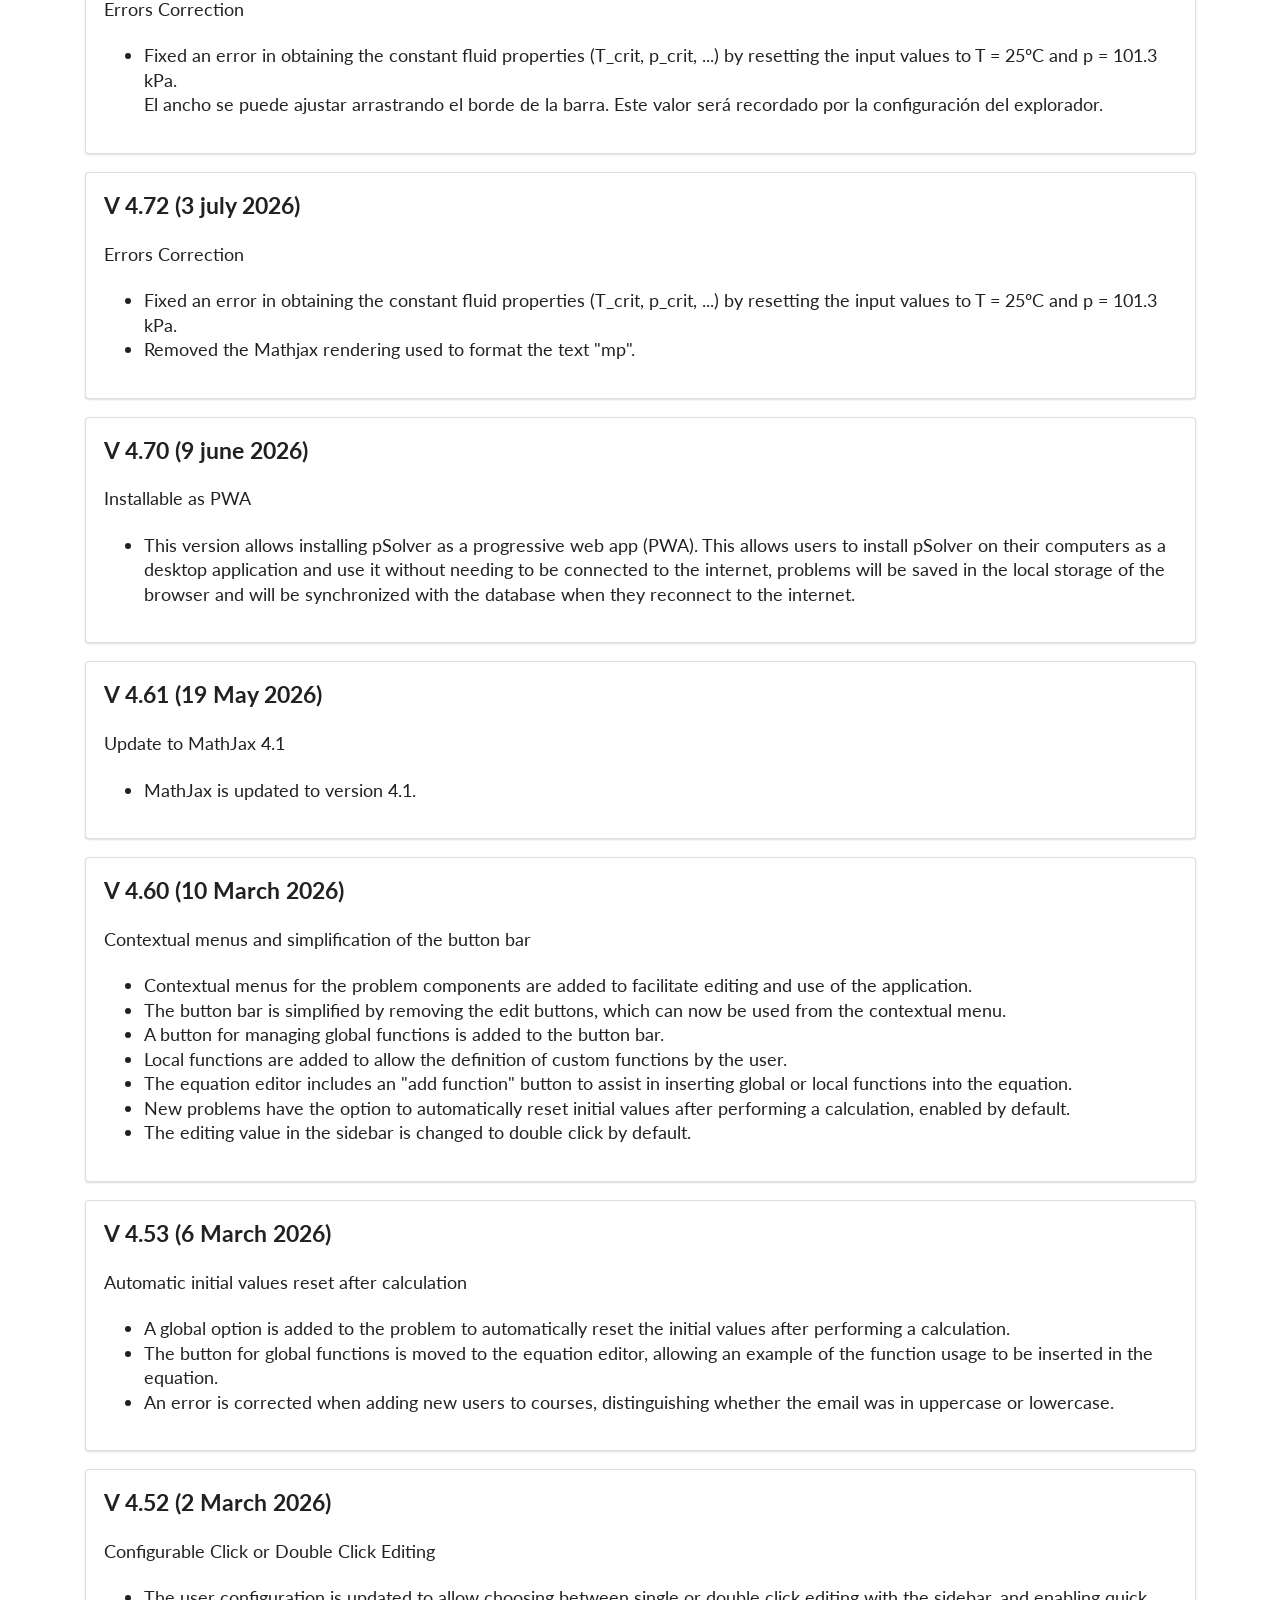
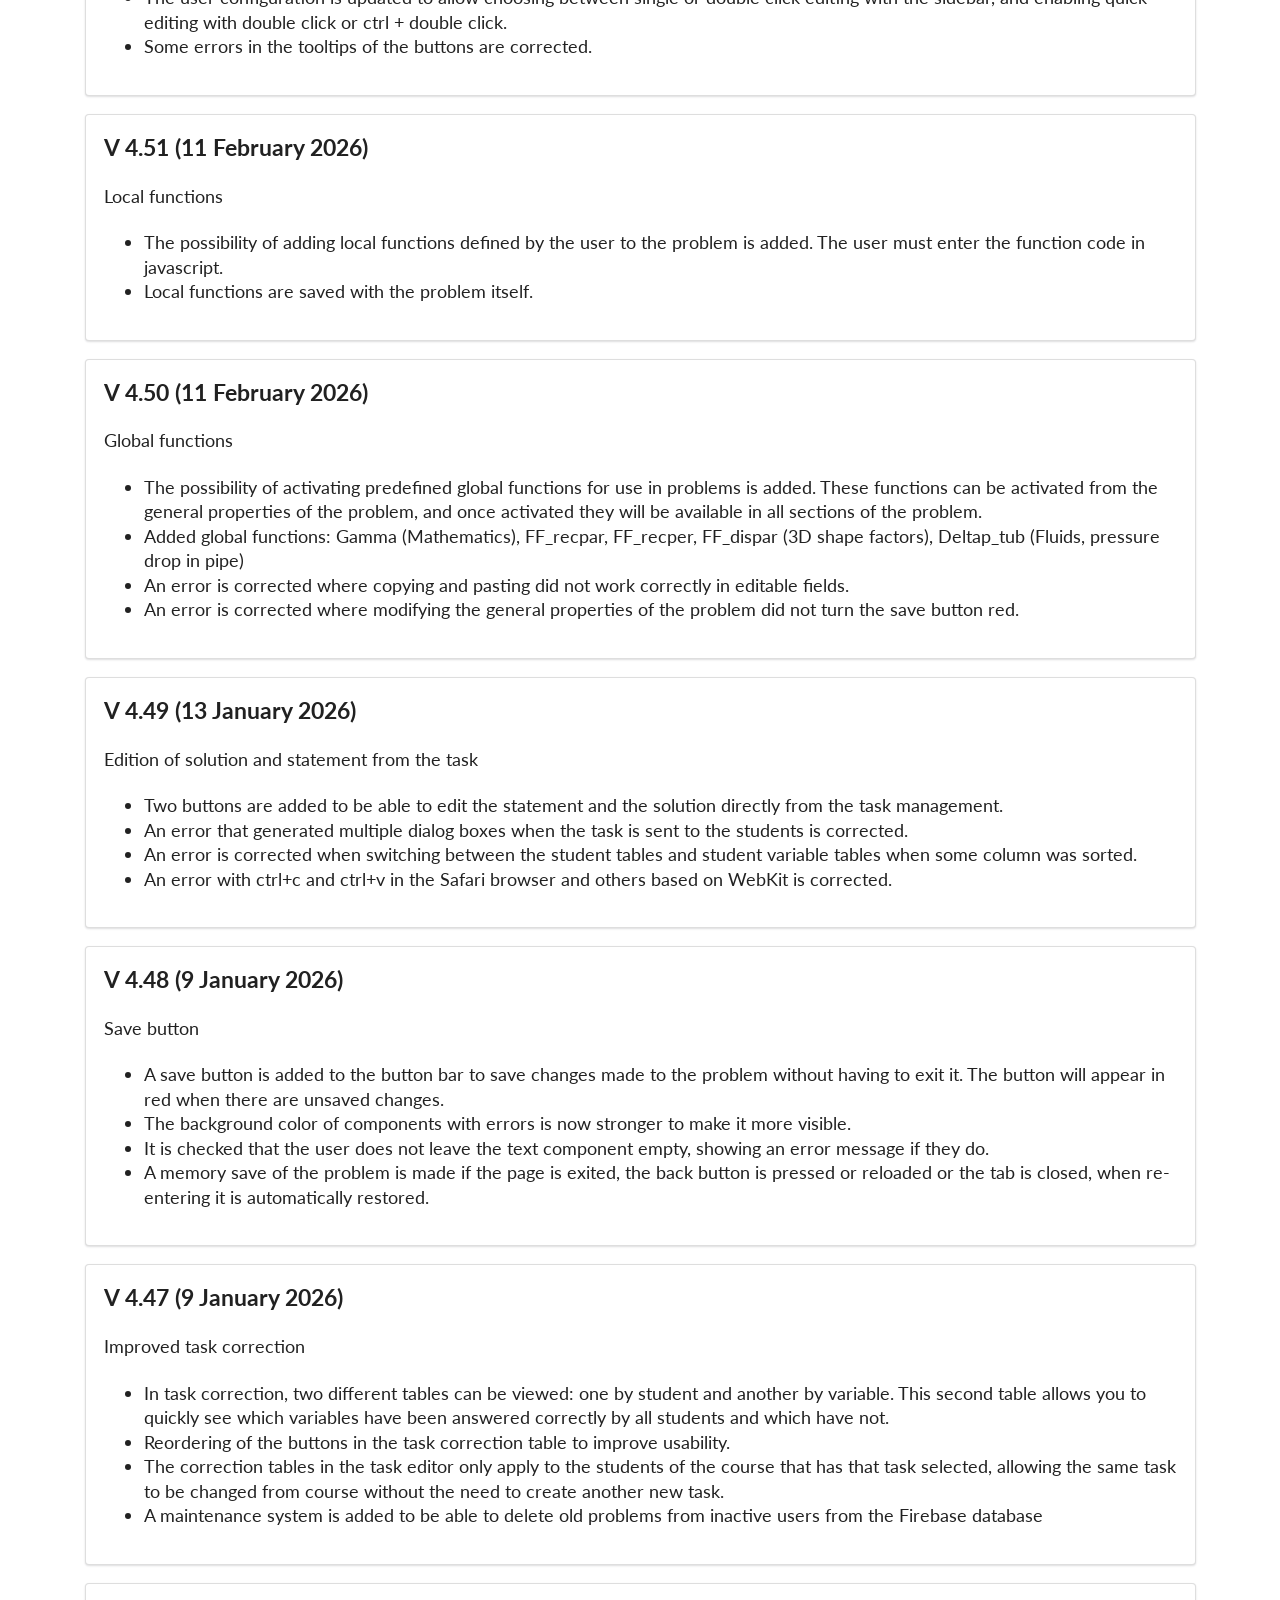
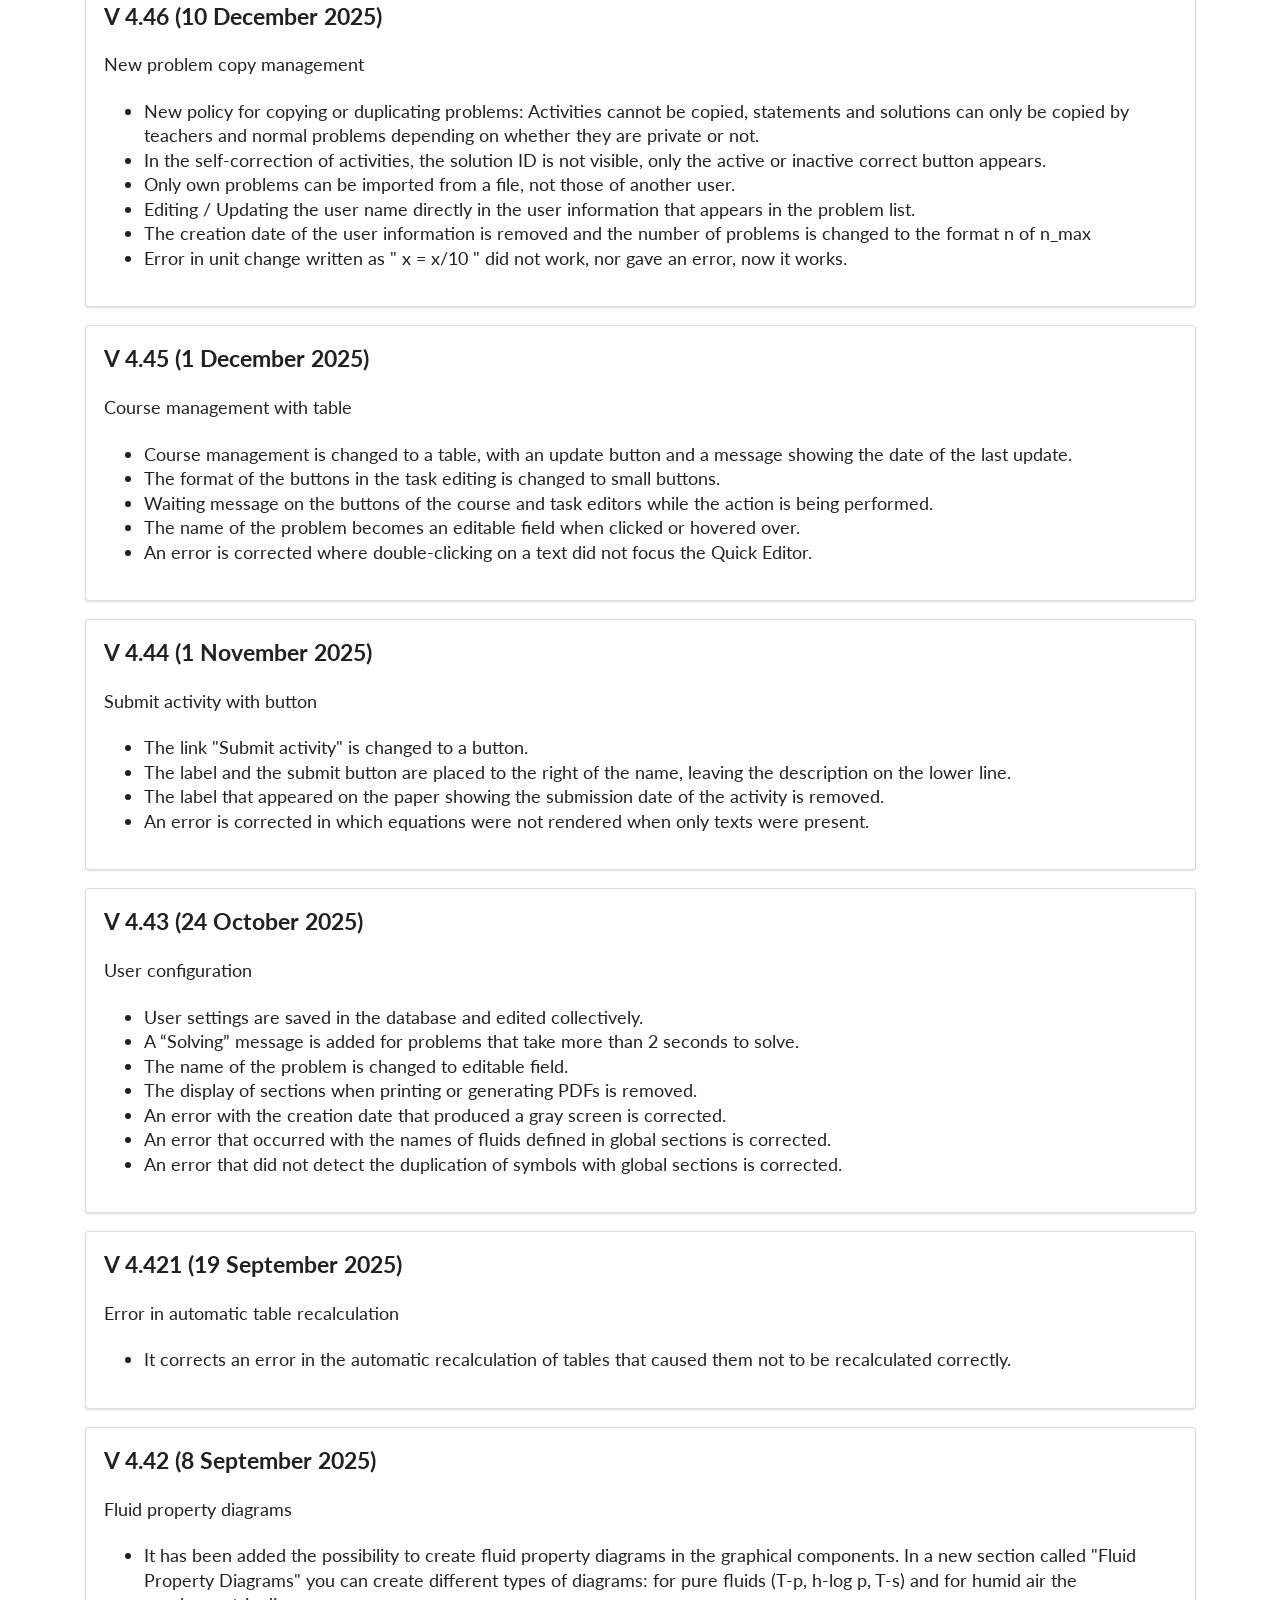
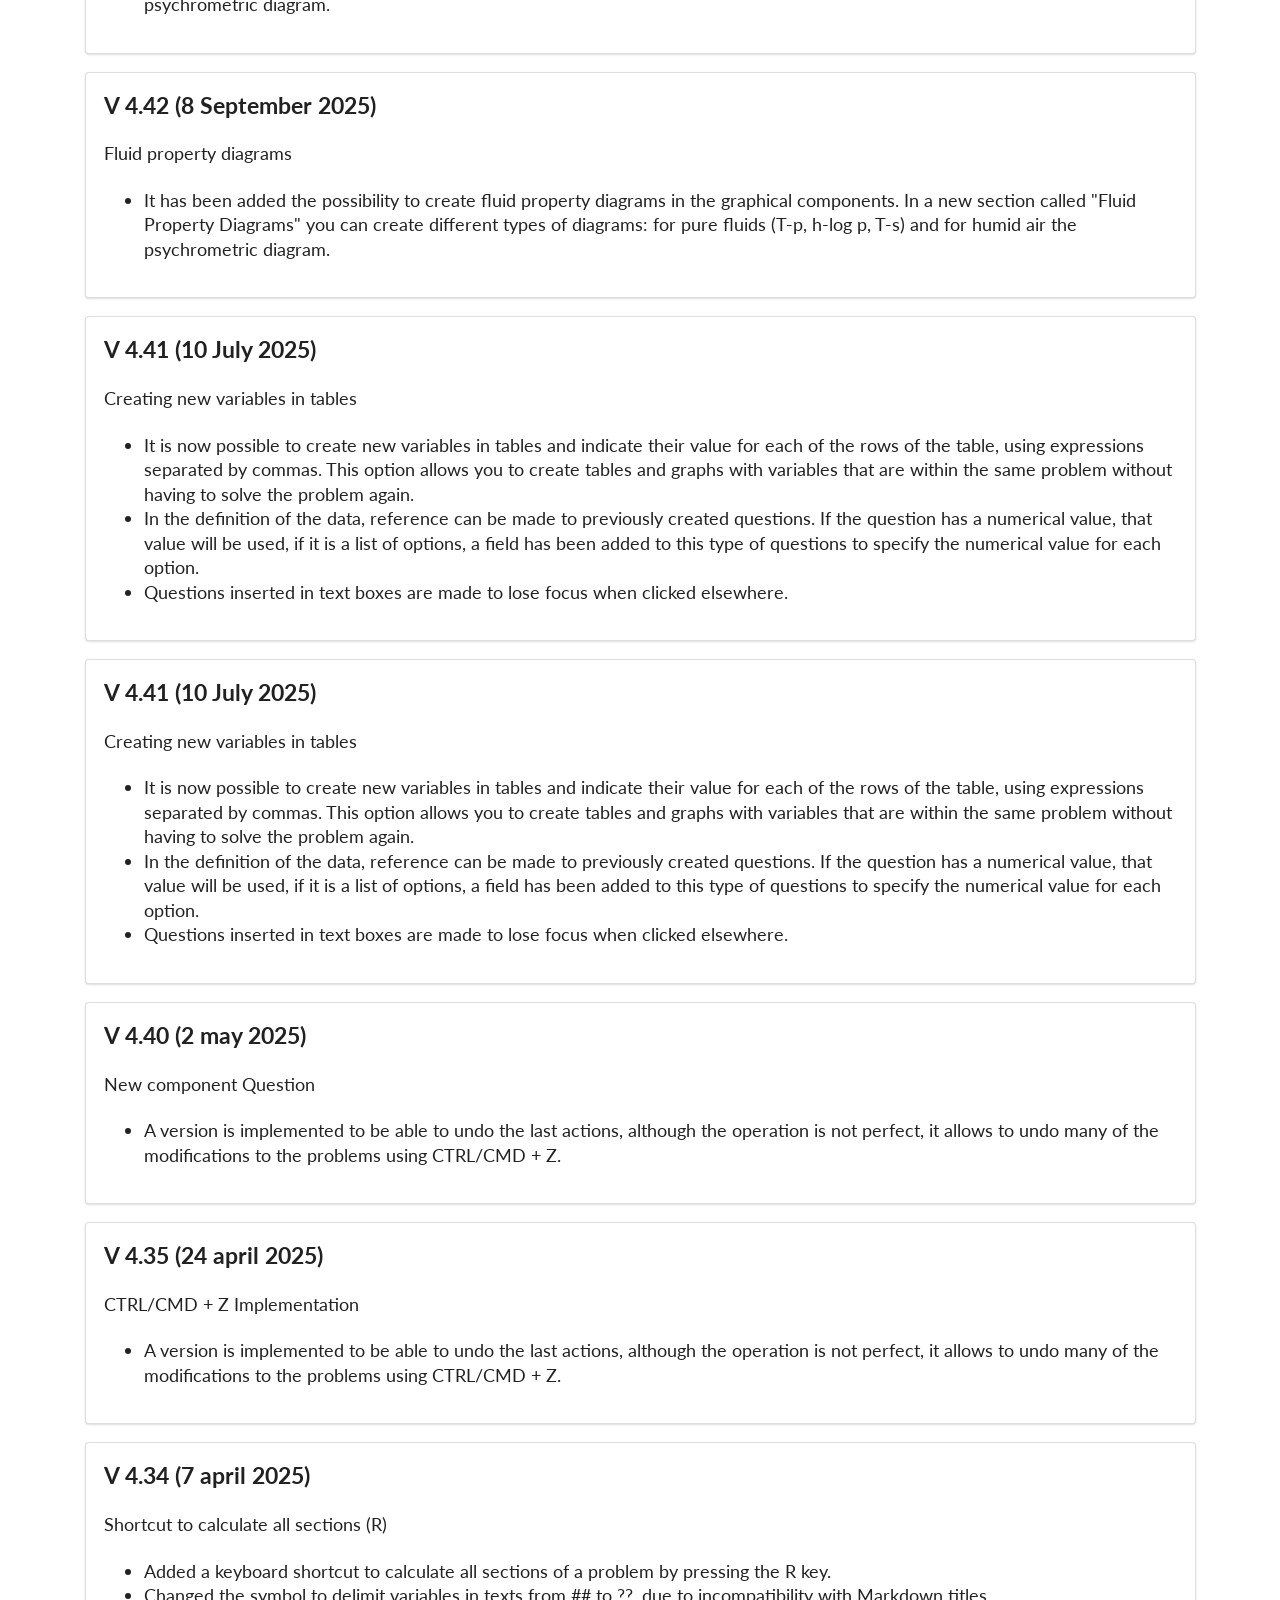
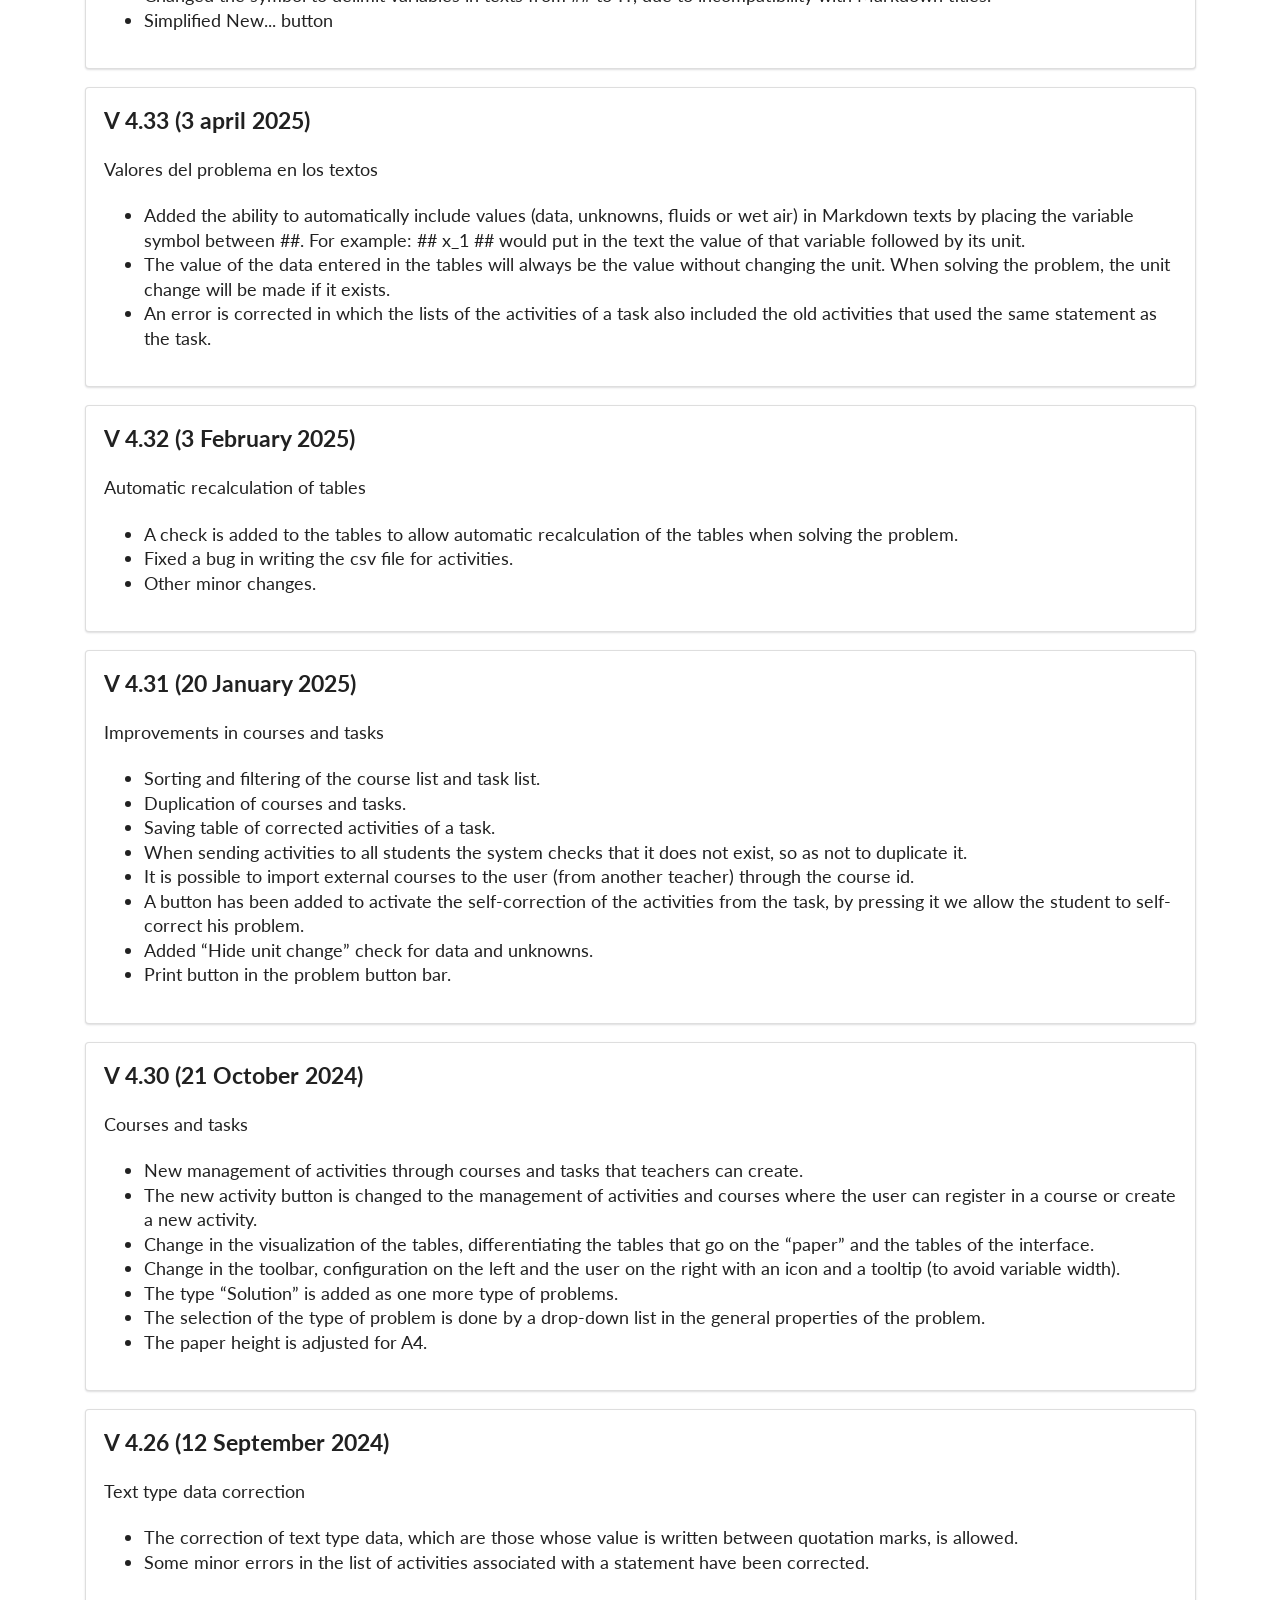
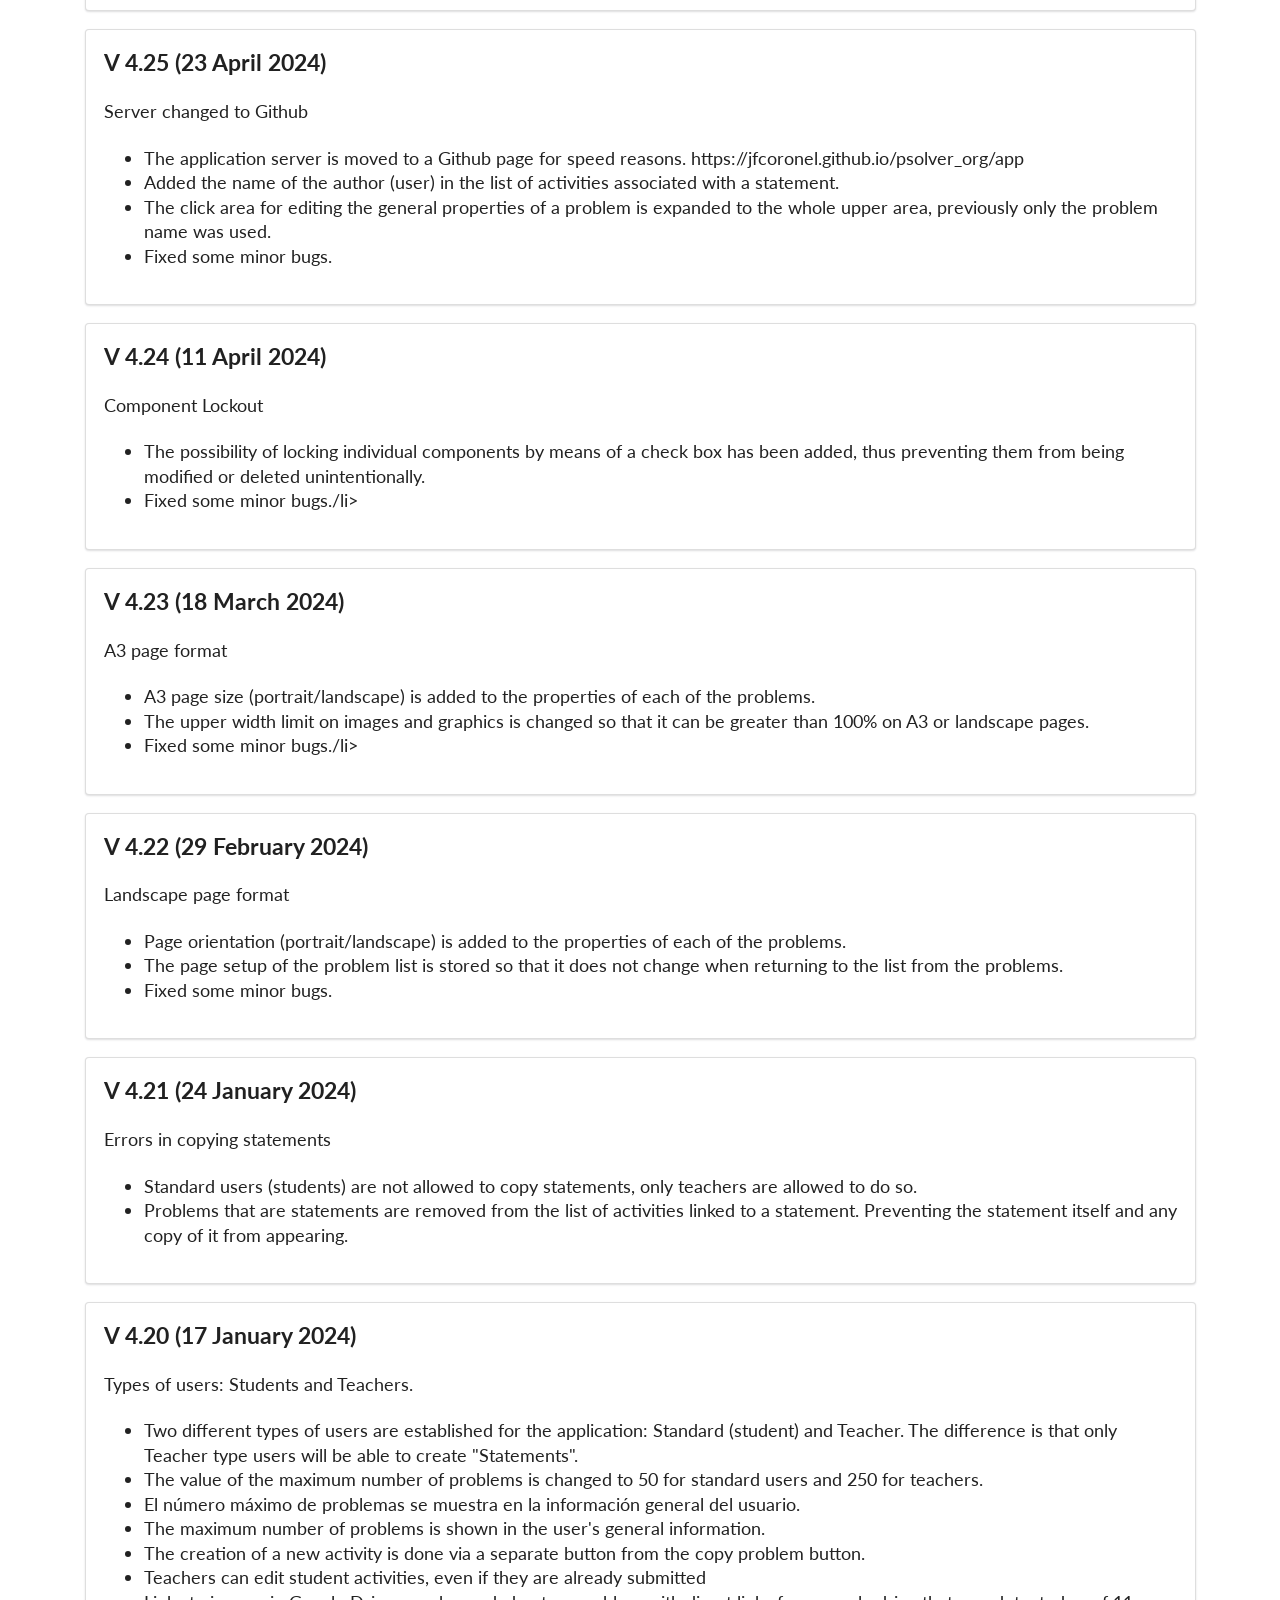
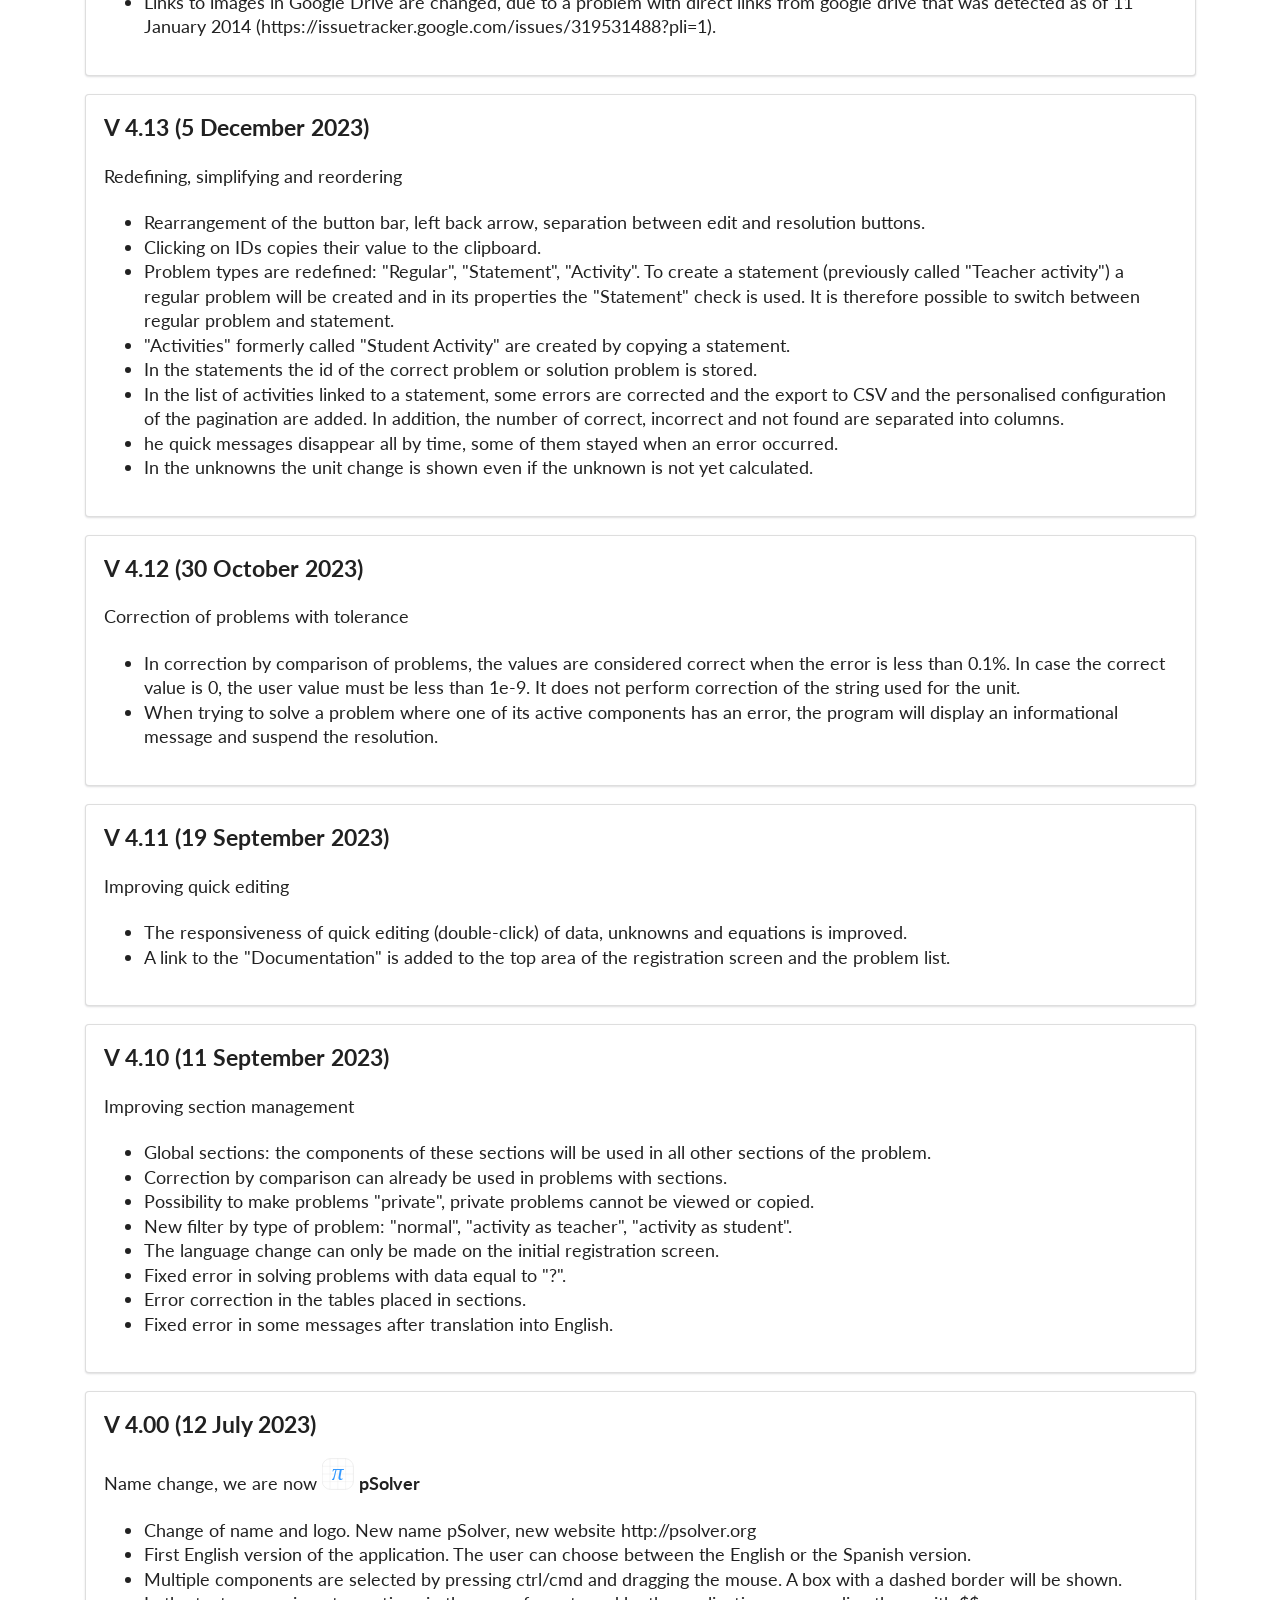
==== commit 0949b8dd: "Versión 4.94 Historia, versión actual y manual de usuario: deshacer/rehacer y modo oscuro.  Co-Autho" ====
--- a/history.html
+++ b/history.html
@@ -34,6 +34,20 @@
 			<h4>Reverse time evolution (from bottom to top)</h4>
 
 			<p>Only changes since the first English version (version 4.0) are shown.</p>
+
+			<div class="ui segment">
+				<h3>V 4.94 (20 November 2026)</h3>
+				<p>Undo and Redo, Dark Mode and Faster Warnings</p>
+				<ul>
+					<li>Full undo and redo: new redo button (ctrl+shift+z or ctrl+y), the button tooltips say what will be undone or
+						redone ("move equation", "delete 2 components"...), and the buttons are disabled when there is nothing to
+						undo or redo. Any change to the problem can now be undone; solving does not count as a change.</li>
+					<li>Dark mode: the sun, moon and screen icons choose a light, dark or system default theme. Everything around
+						the paper turns dark, while the paper stays white.</li>
+					<li>When a group of equations has no solution, the warning now arrives in tenths of a second instead of taking
+						about 15 seconds in large problems.</li>
+				</ul>
+			</div>
 
 			<div class="ui segment">
 				<h3>V 4.93 (20 November 2026)</h3>
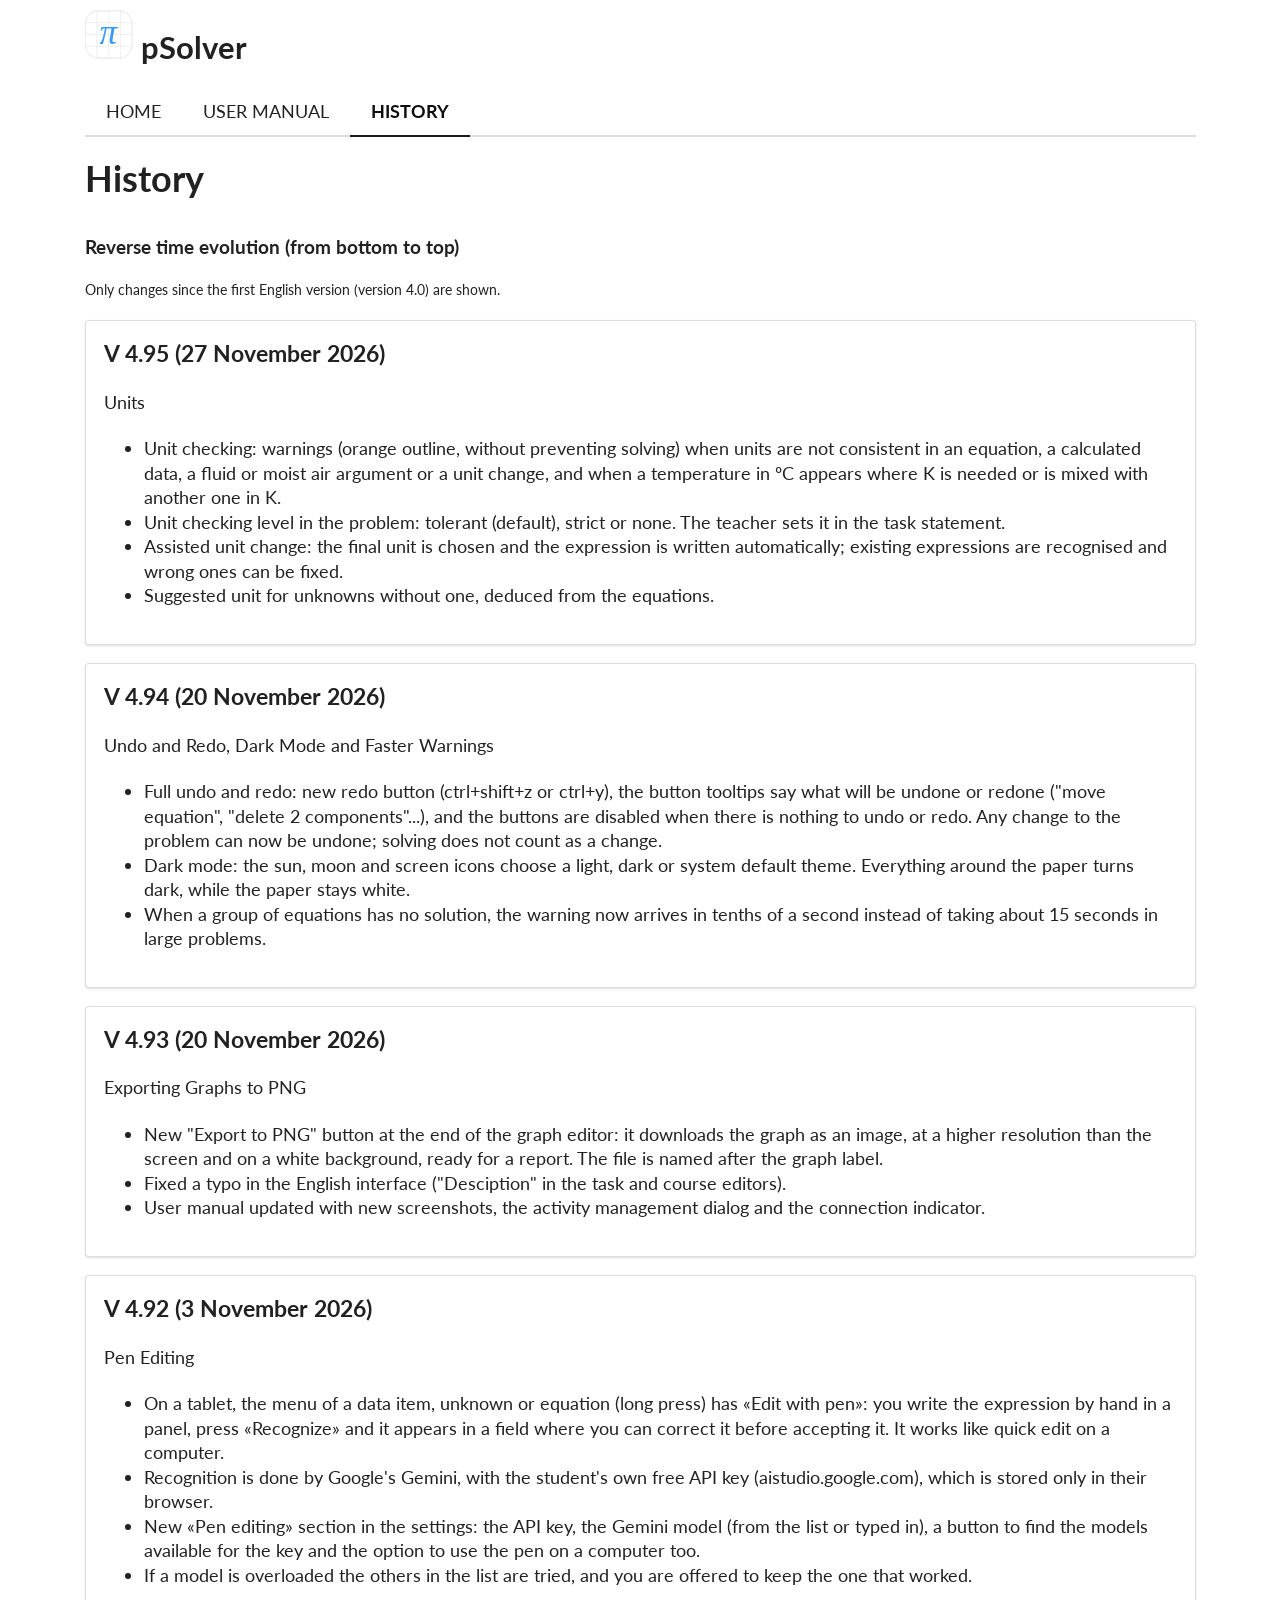
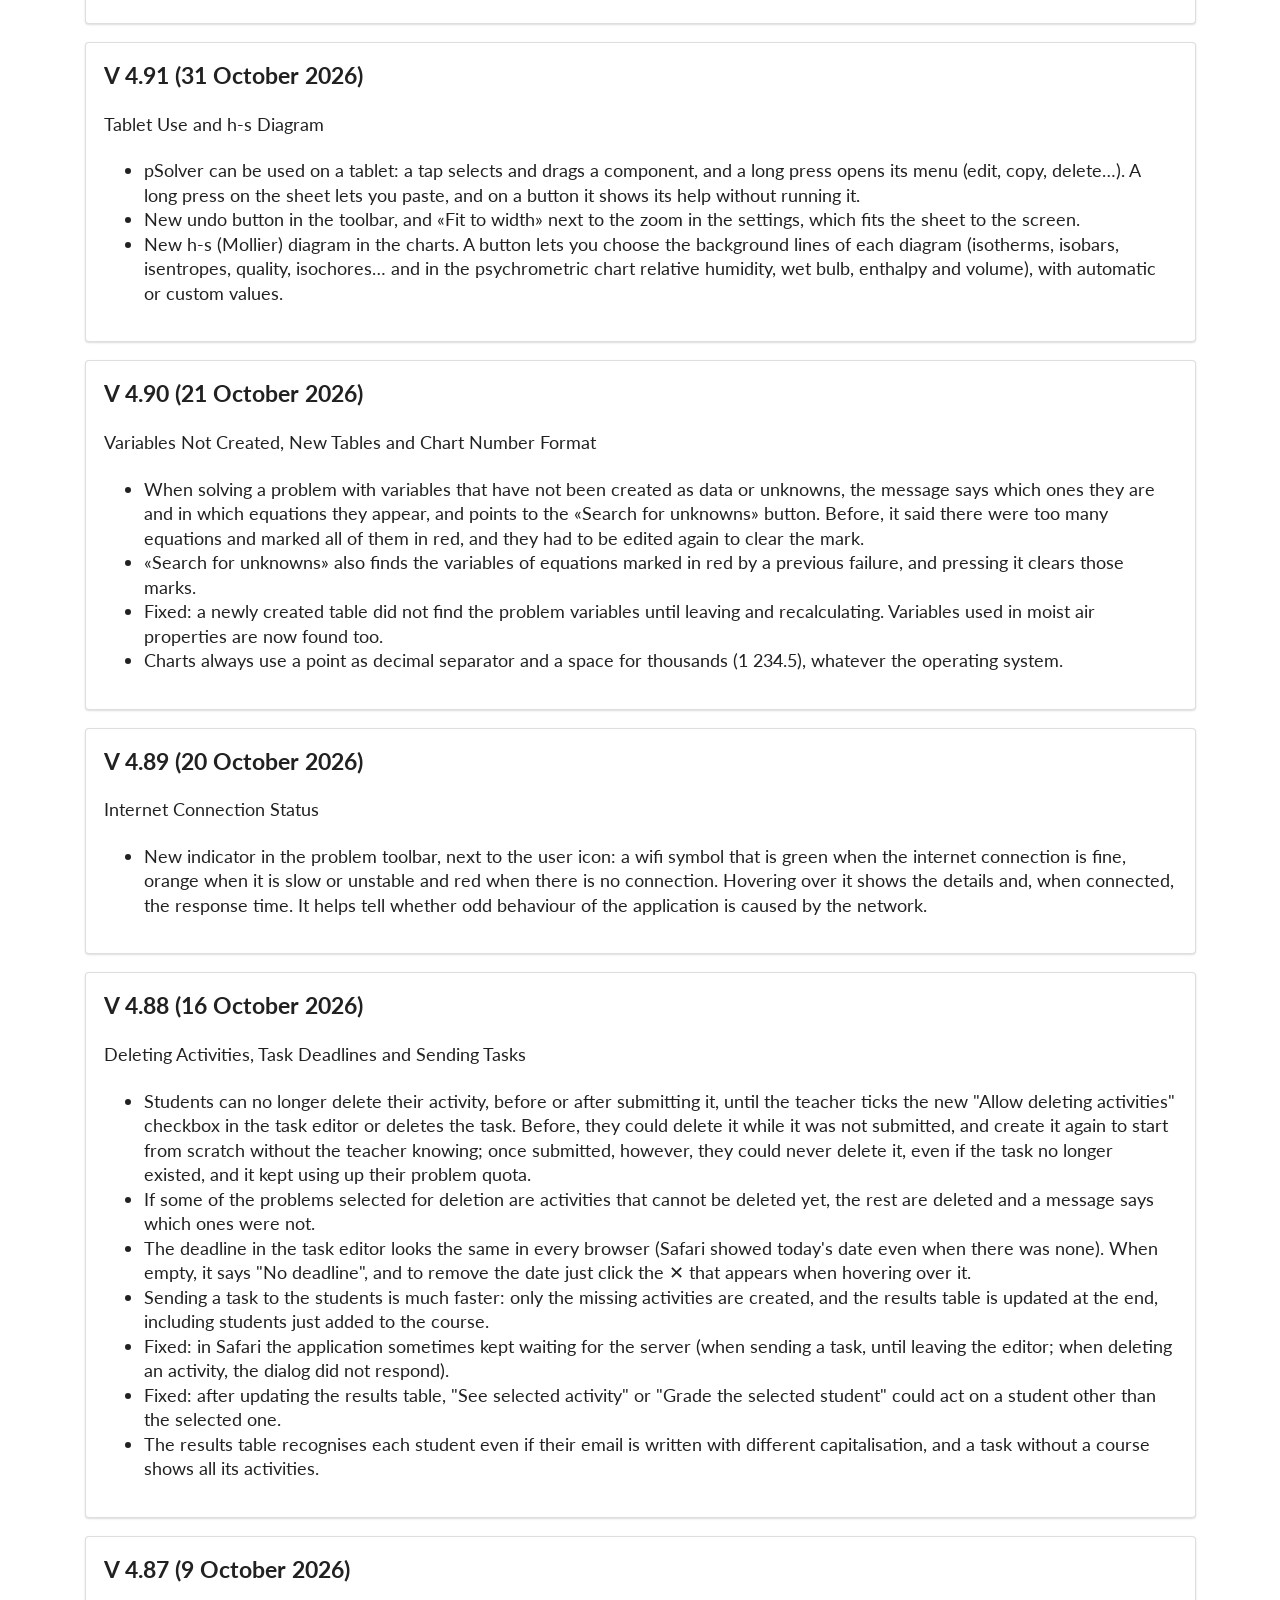
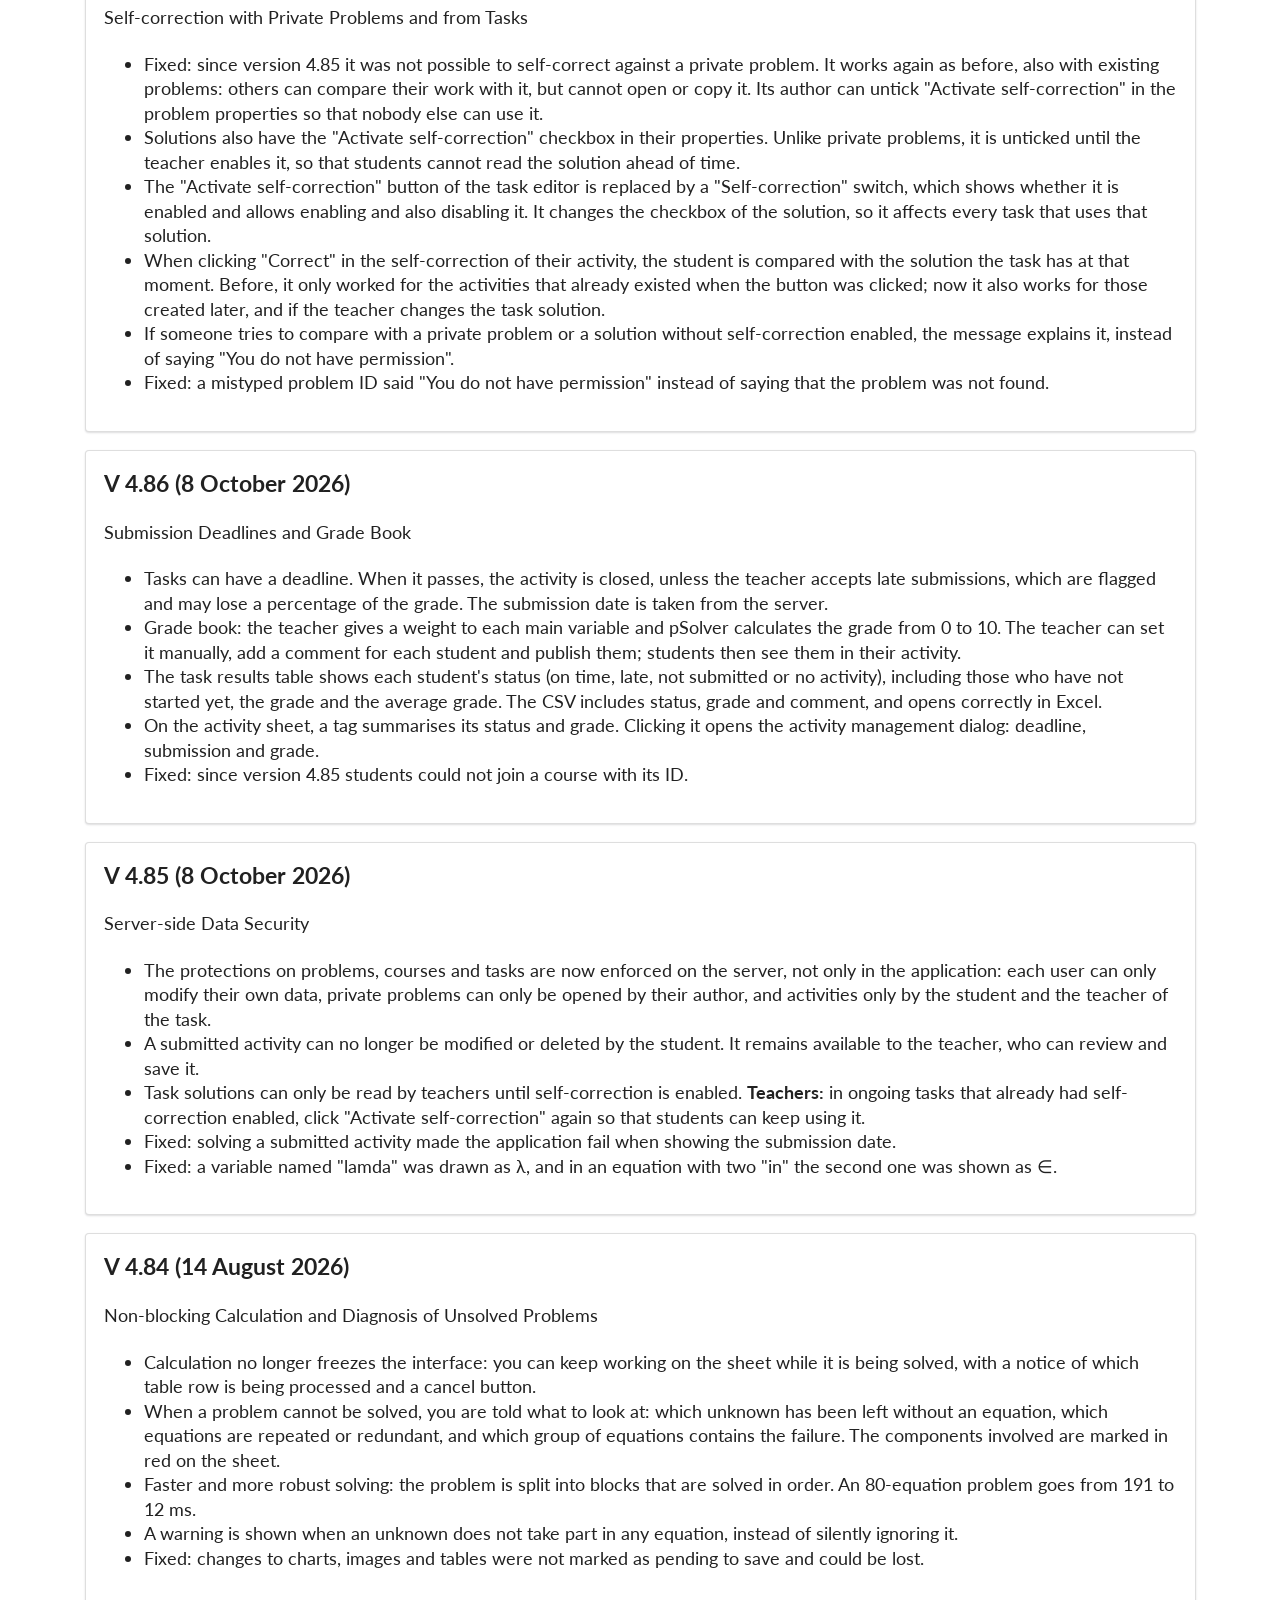
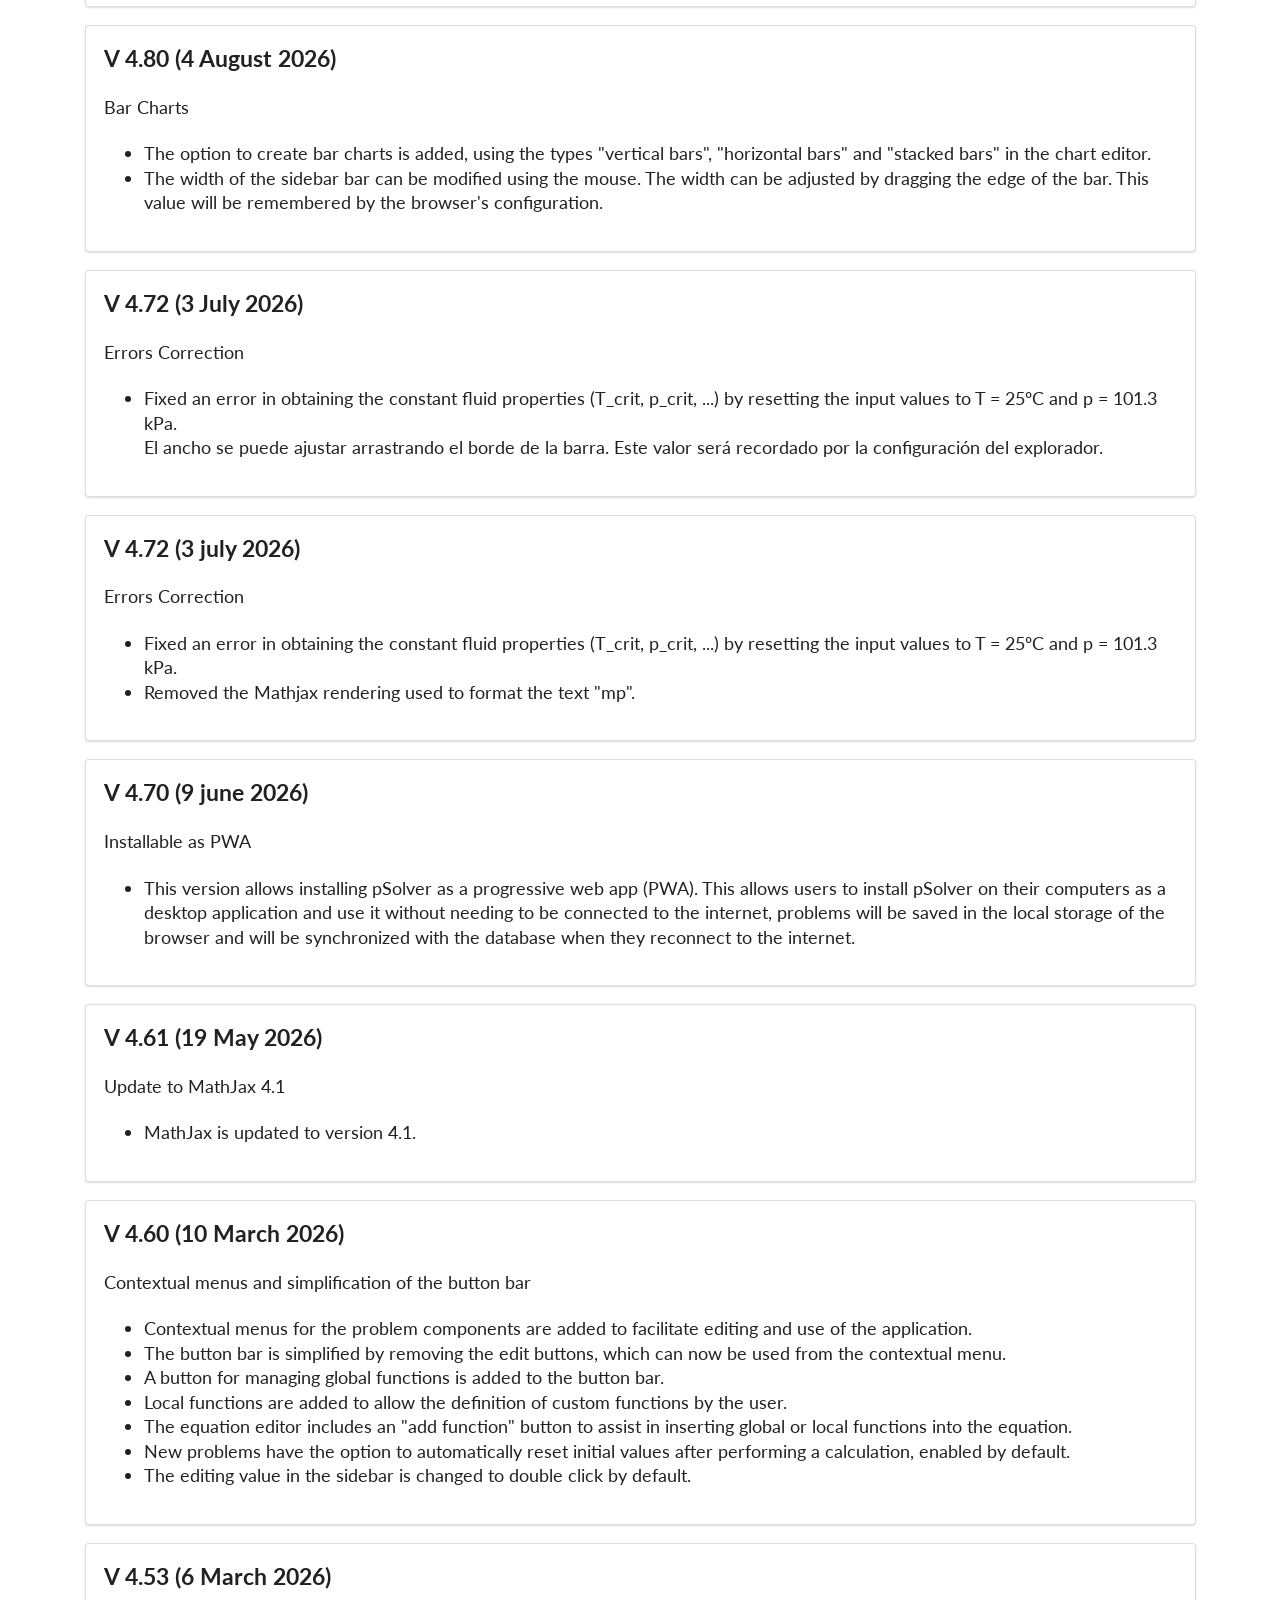
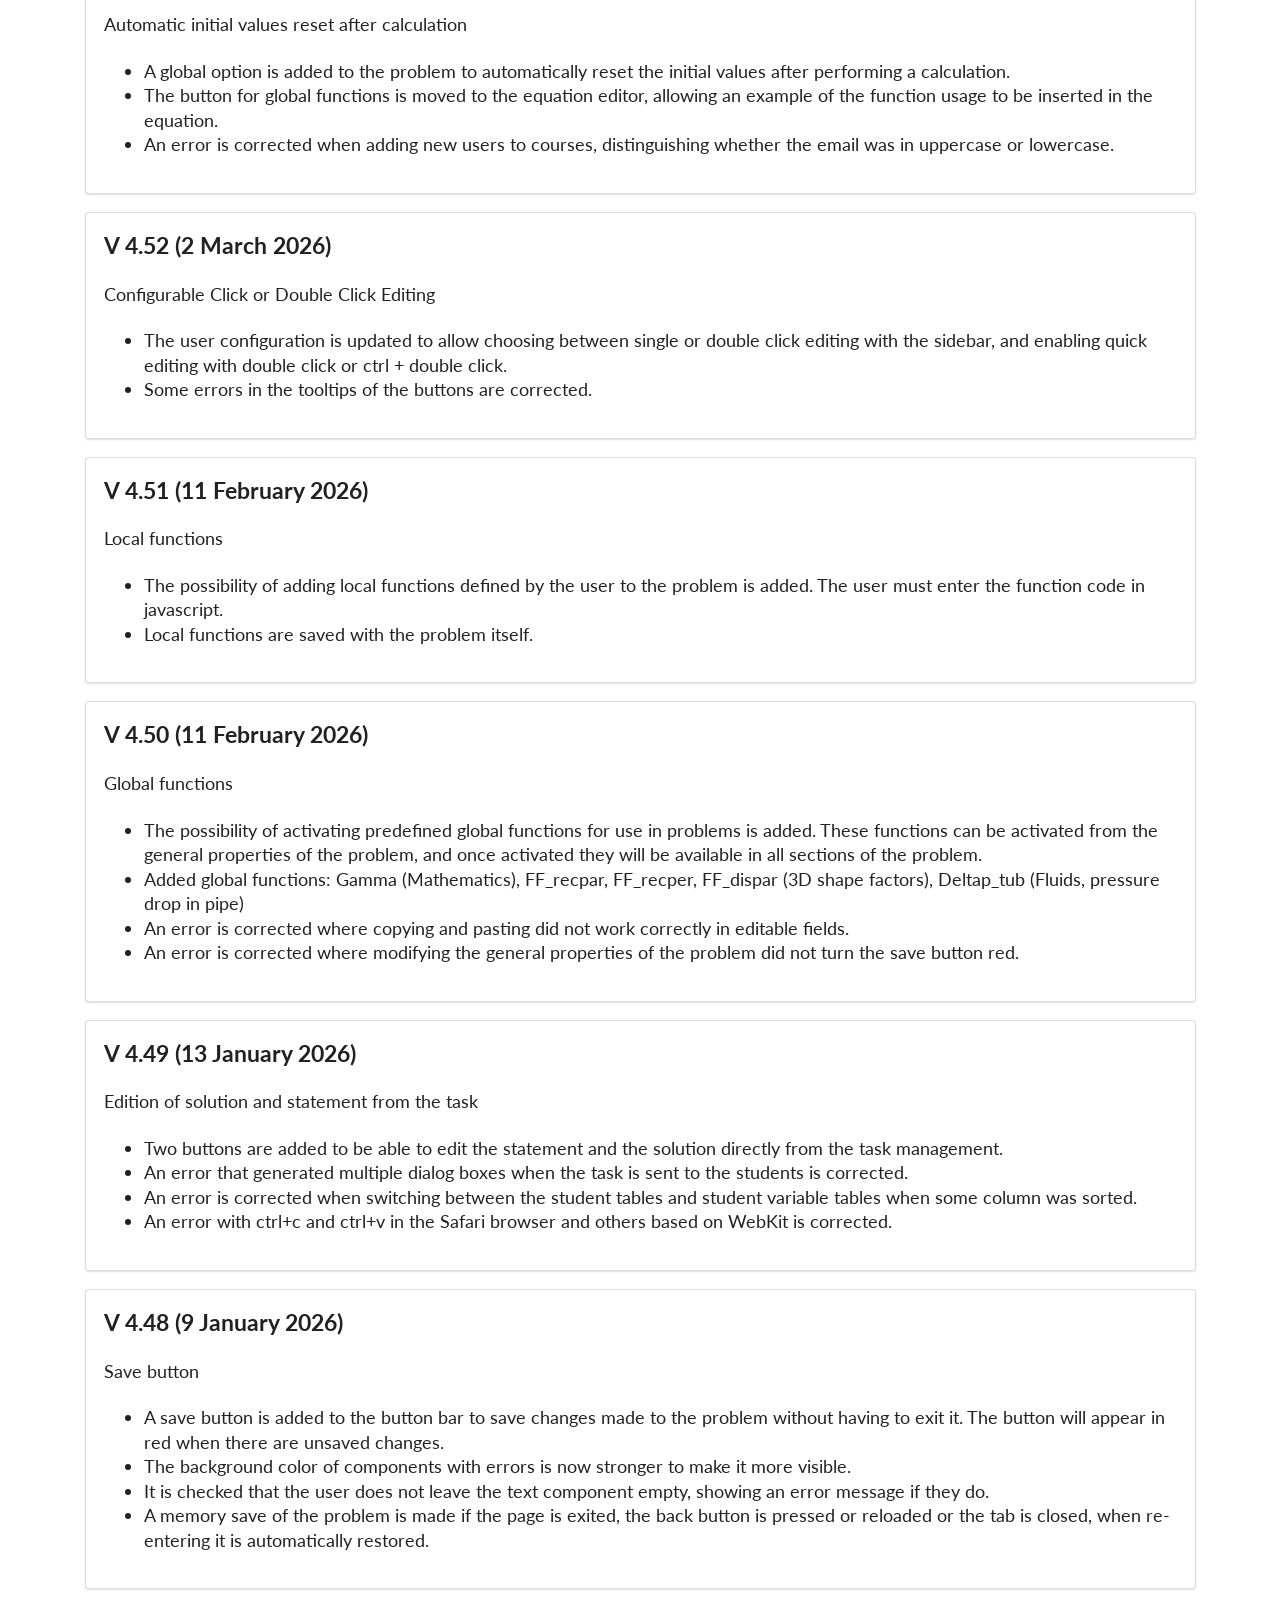
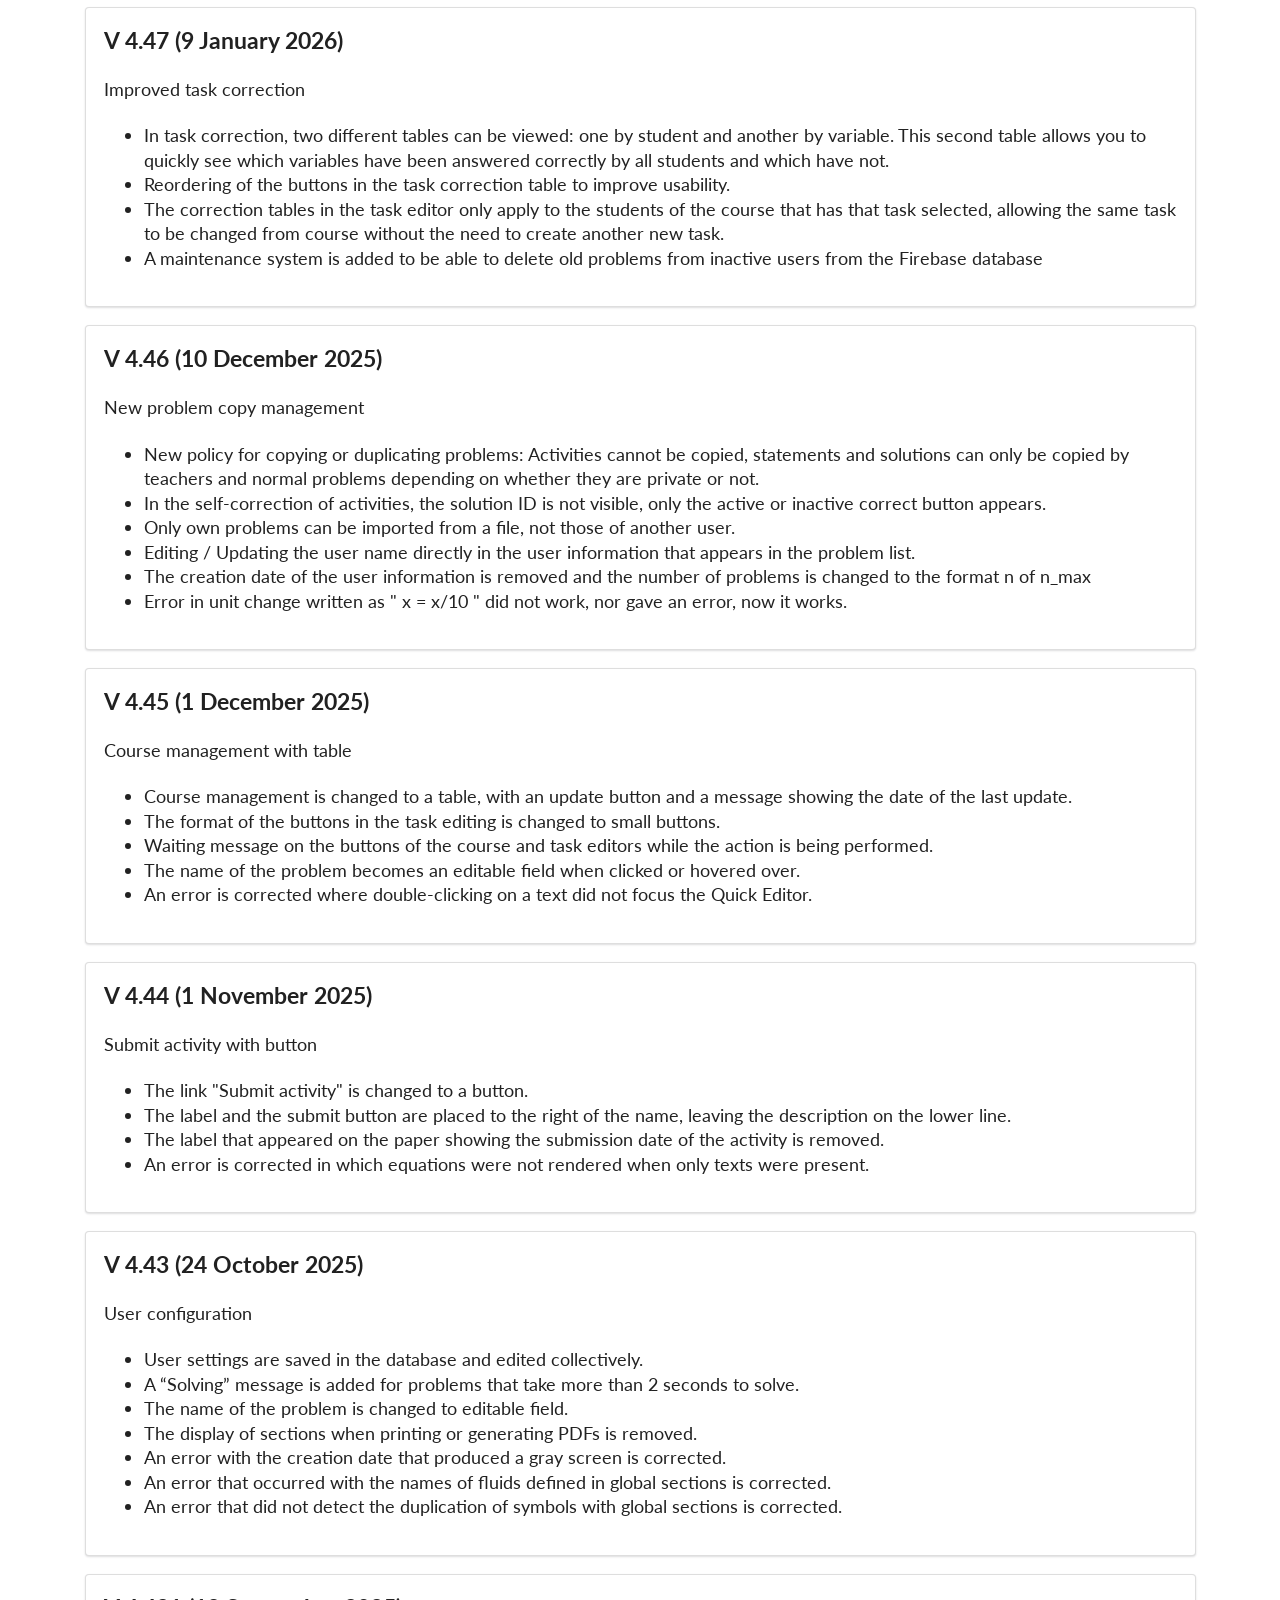
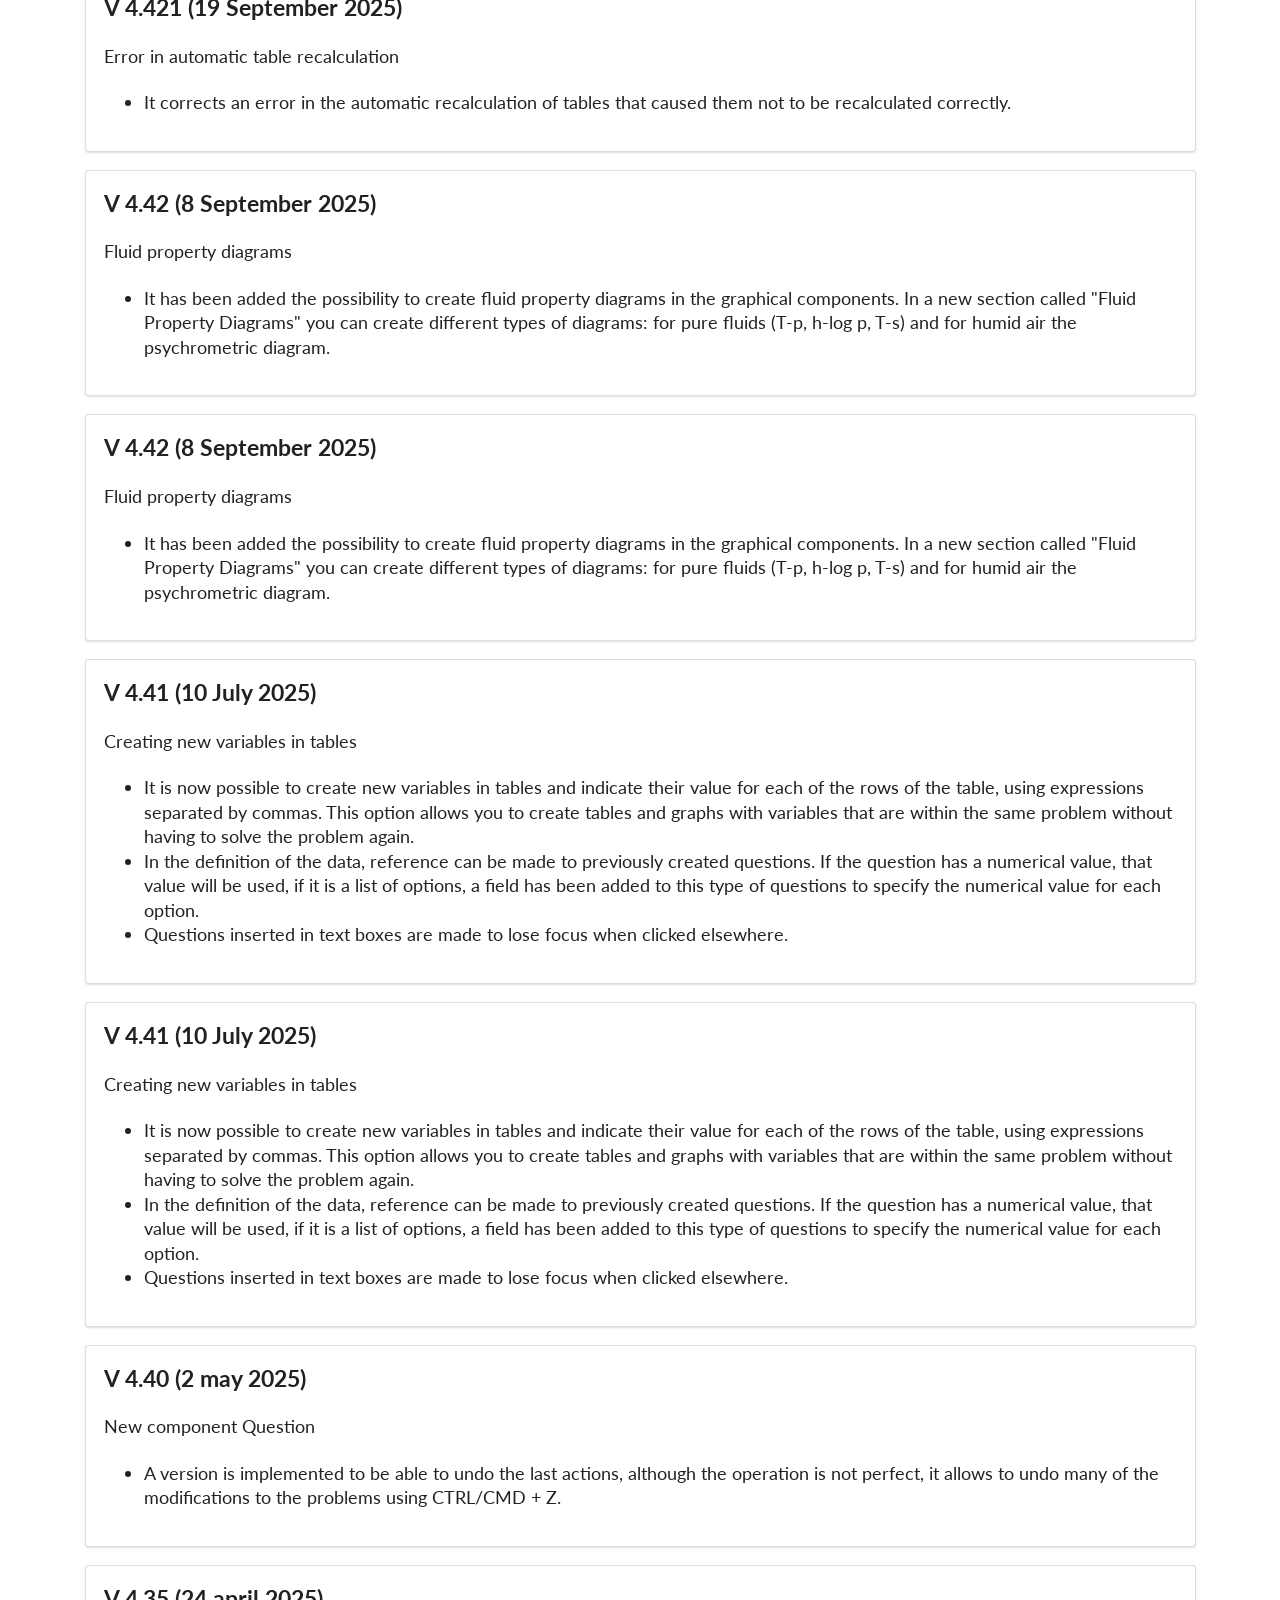
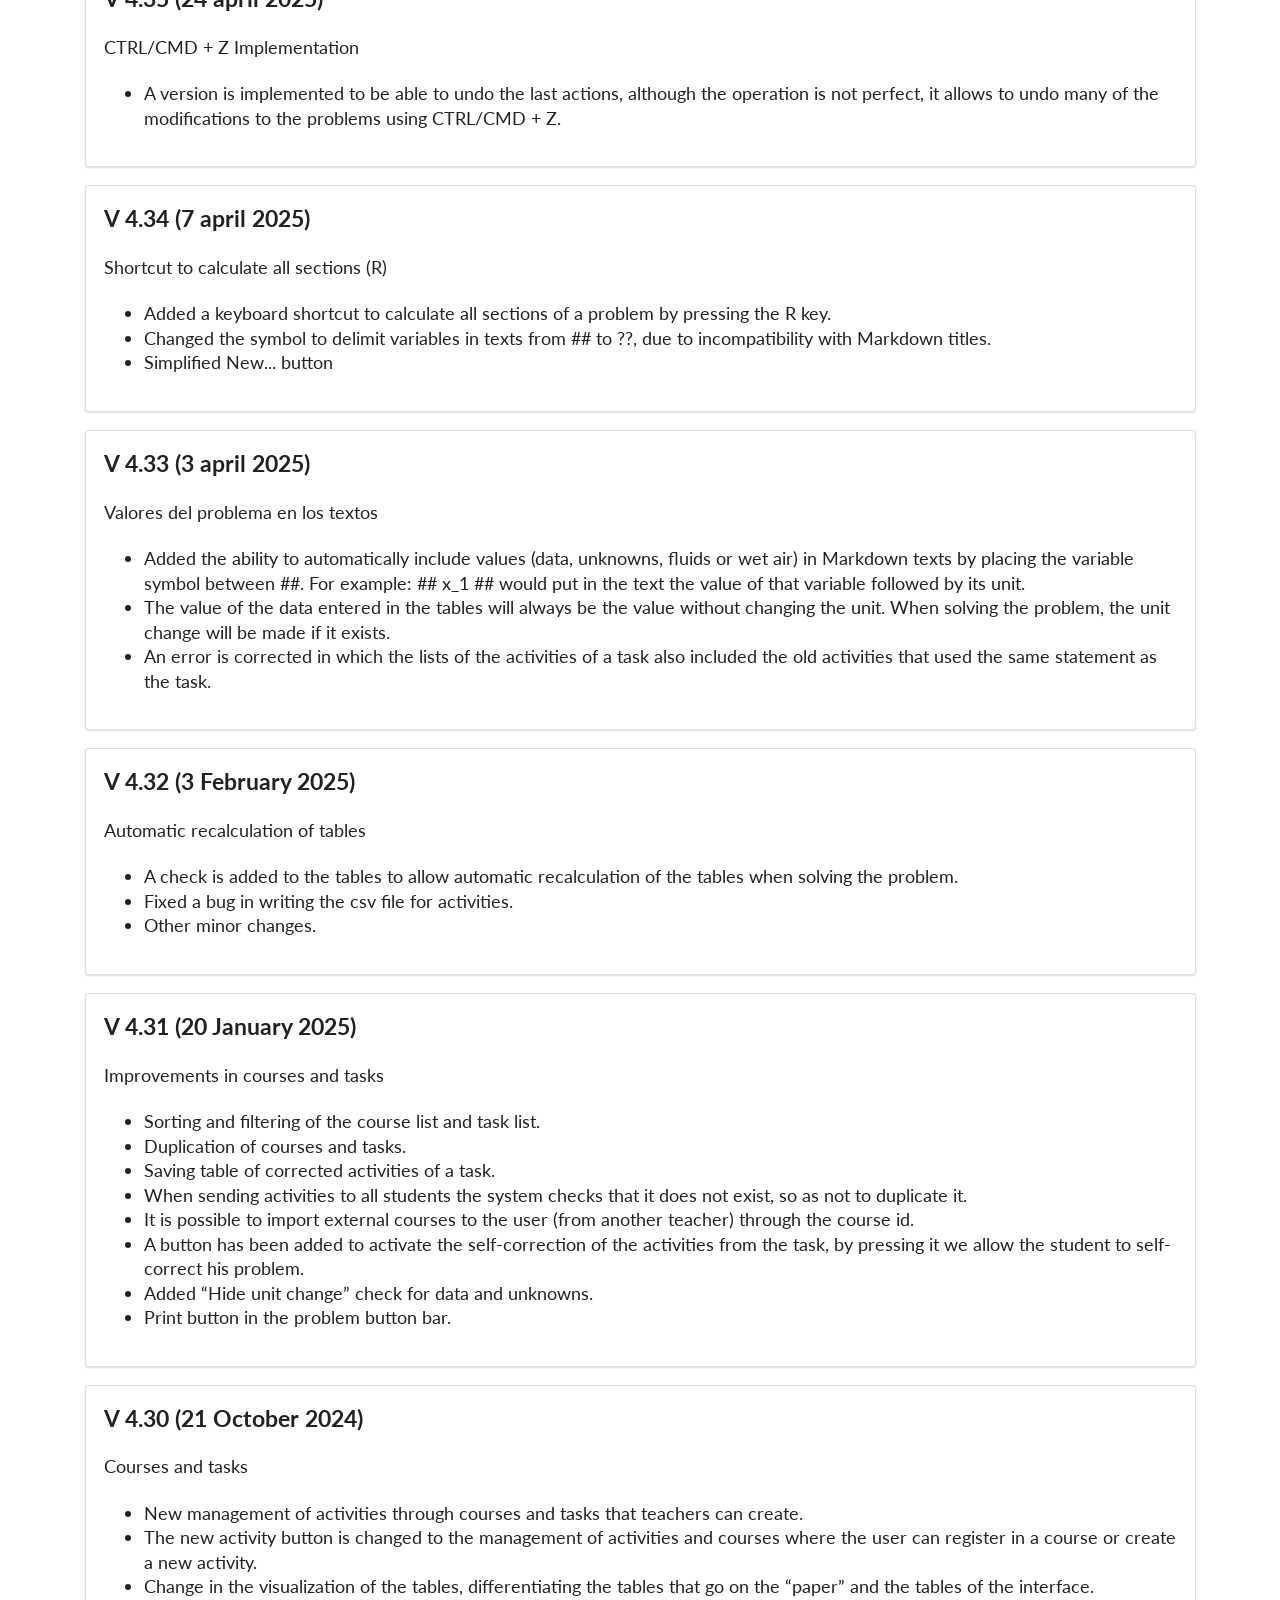
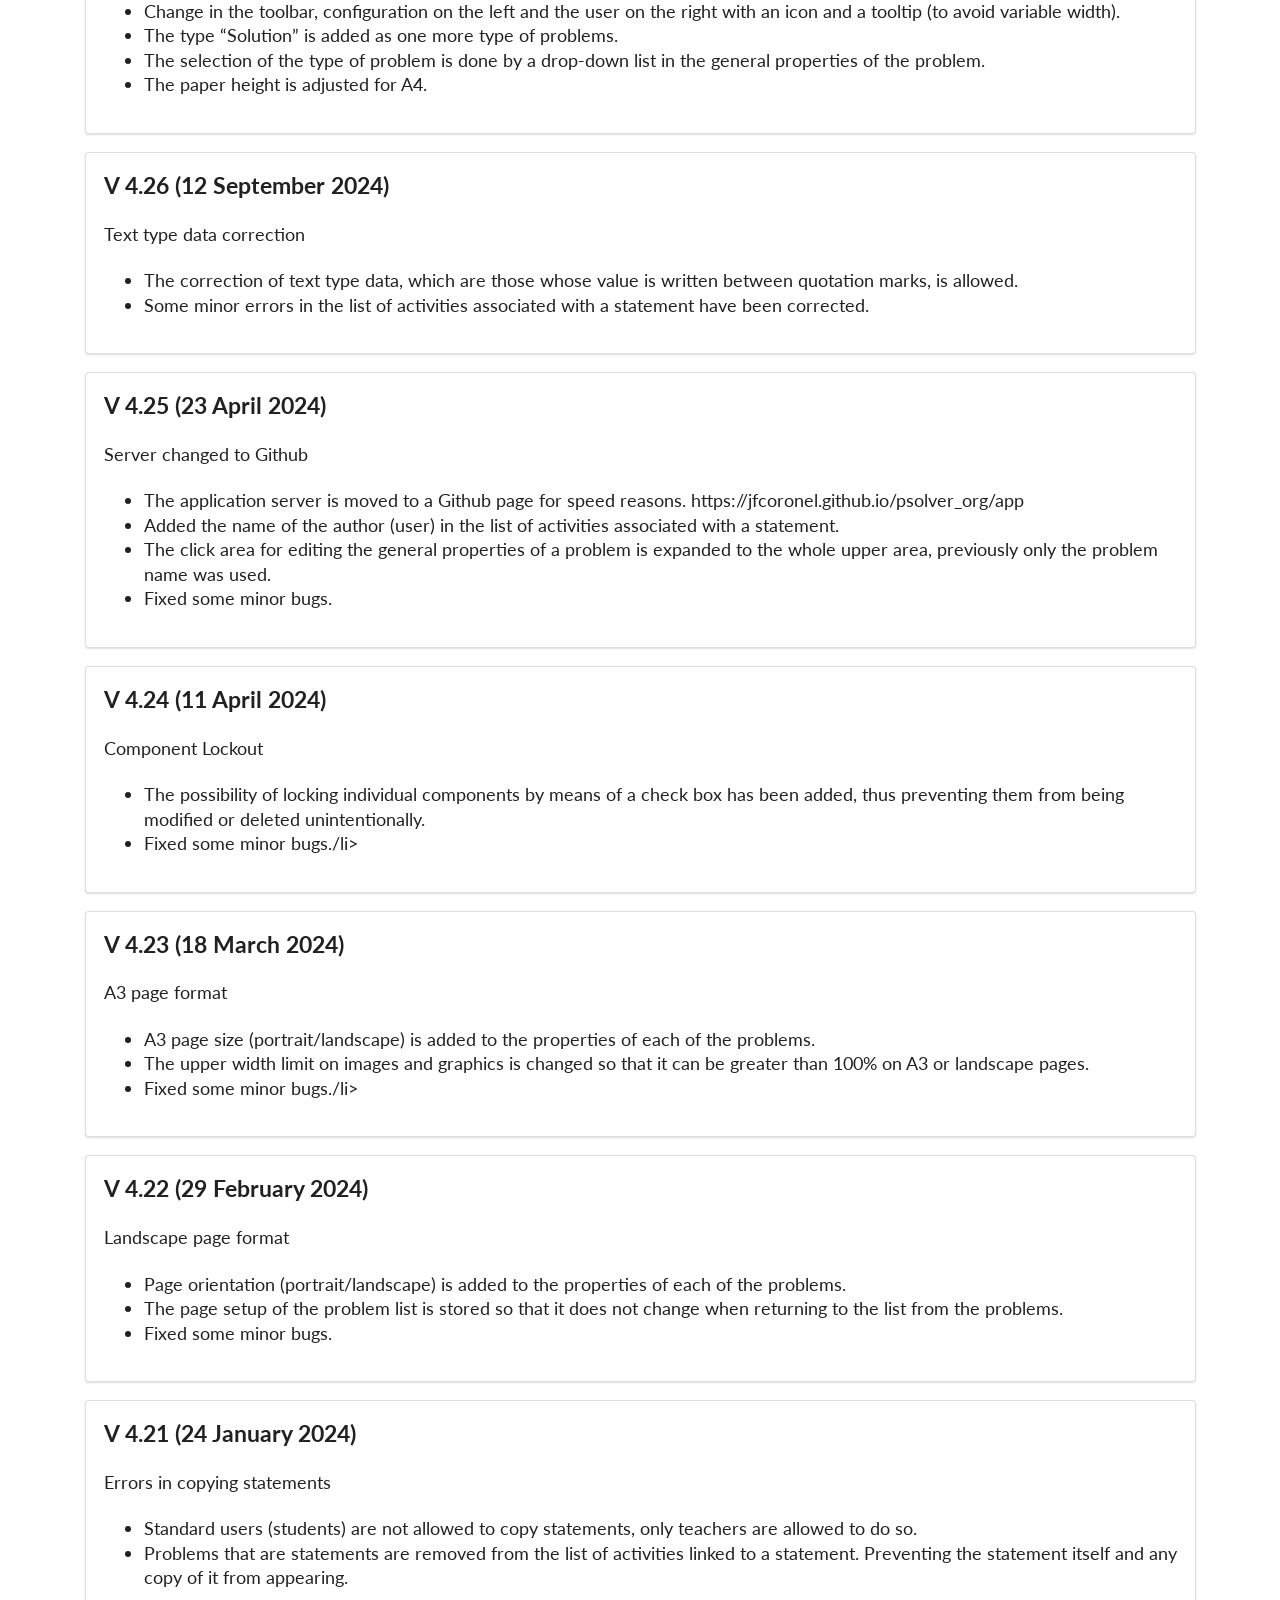
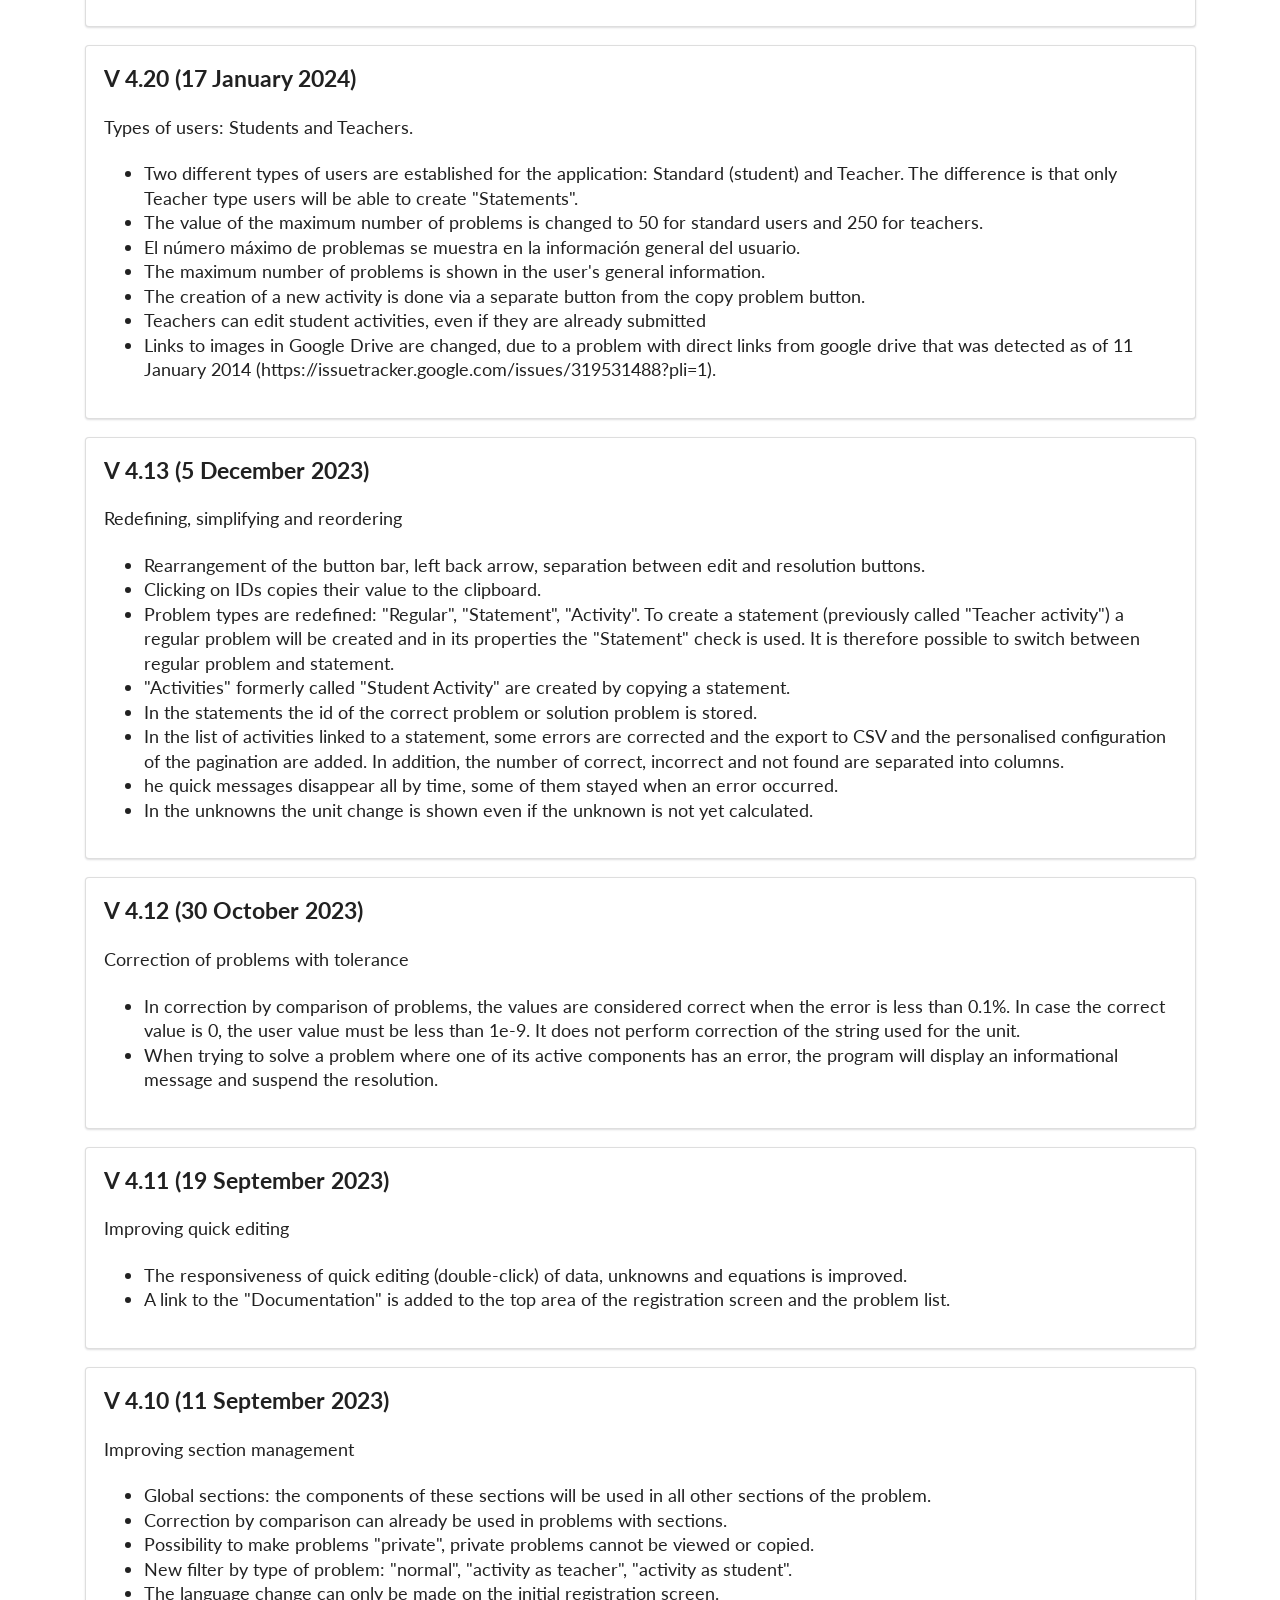
==== commit 7db4b0f3: "Versión 4.95 Historia, versión actual y manual de usuario: revisión de unidades, nivel de comprobaci" ====
--- a/history.html
+++ b/history.html
@@ -34,6 +34,21 @@
 			<h4>Reverse time evolution (from bottom to top)</h4>
 
 			<p>Only changes since the first English version (version 4.0) are shown.</p>
+
+			<div class="ui segment">
+				<h3>V 4.95 (27 November 2026)</h3>
+				<p>Units</p>
+				<ul>
+					<li>Unit checking: warnings (orange outline, without preventing solving) when units are not consistent in an
+						equation, a calculated data, a fluid or moist air argument or a unit change, and when a temperature in ºC
+						appears where K is needed or is mixed with another one in K.</li>
+					<li>Unit checking level in the problem: tolerant (default), strict or none. The teacher sets it in the task
+						statement.</li>
+					<li>Assisted unit change: the final unit is chosen and the expression is written automatically; existing
+						expressions are recognised and wrong ones can be fixed.</li>
+					<li>Suggested unit for unknowns without one, deduced from the equations.</li>
+				</ul>
+			</div>
 
 			<div class="ui segment">
 				<h3>V 4.94 (20 November 2026)</h3>
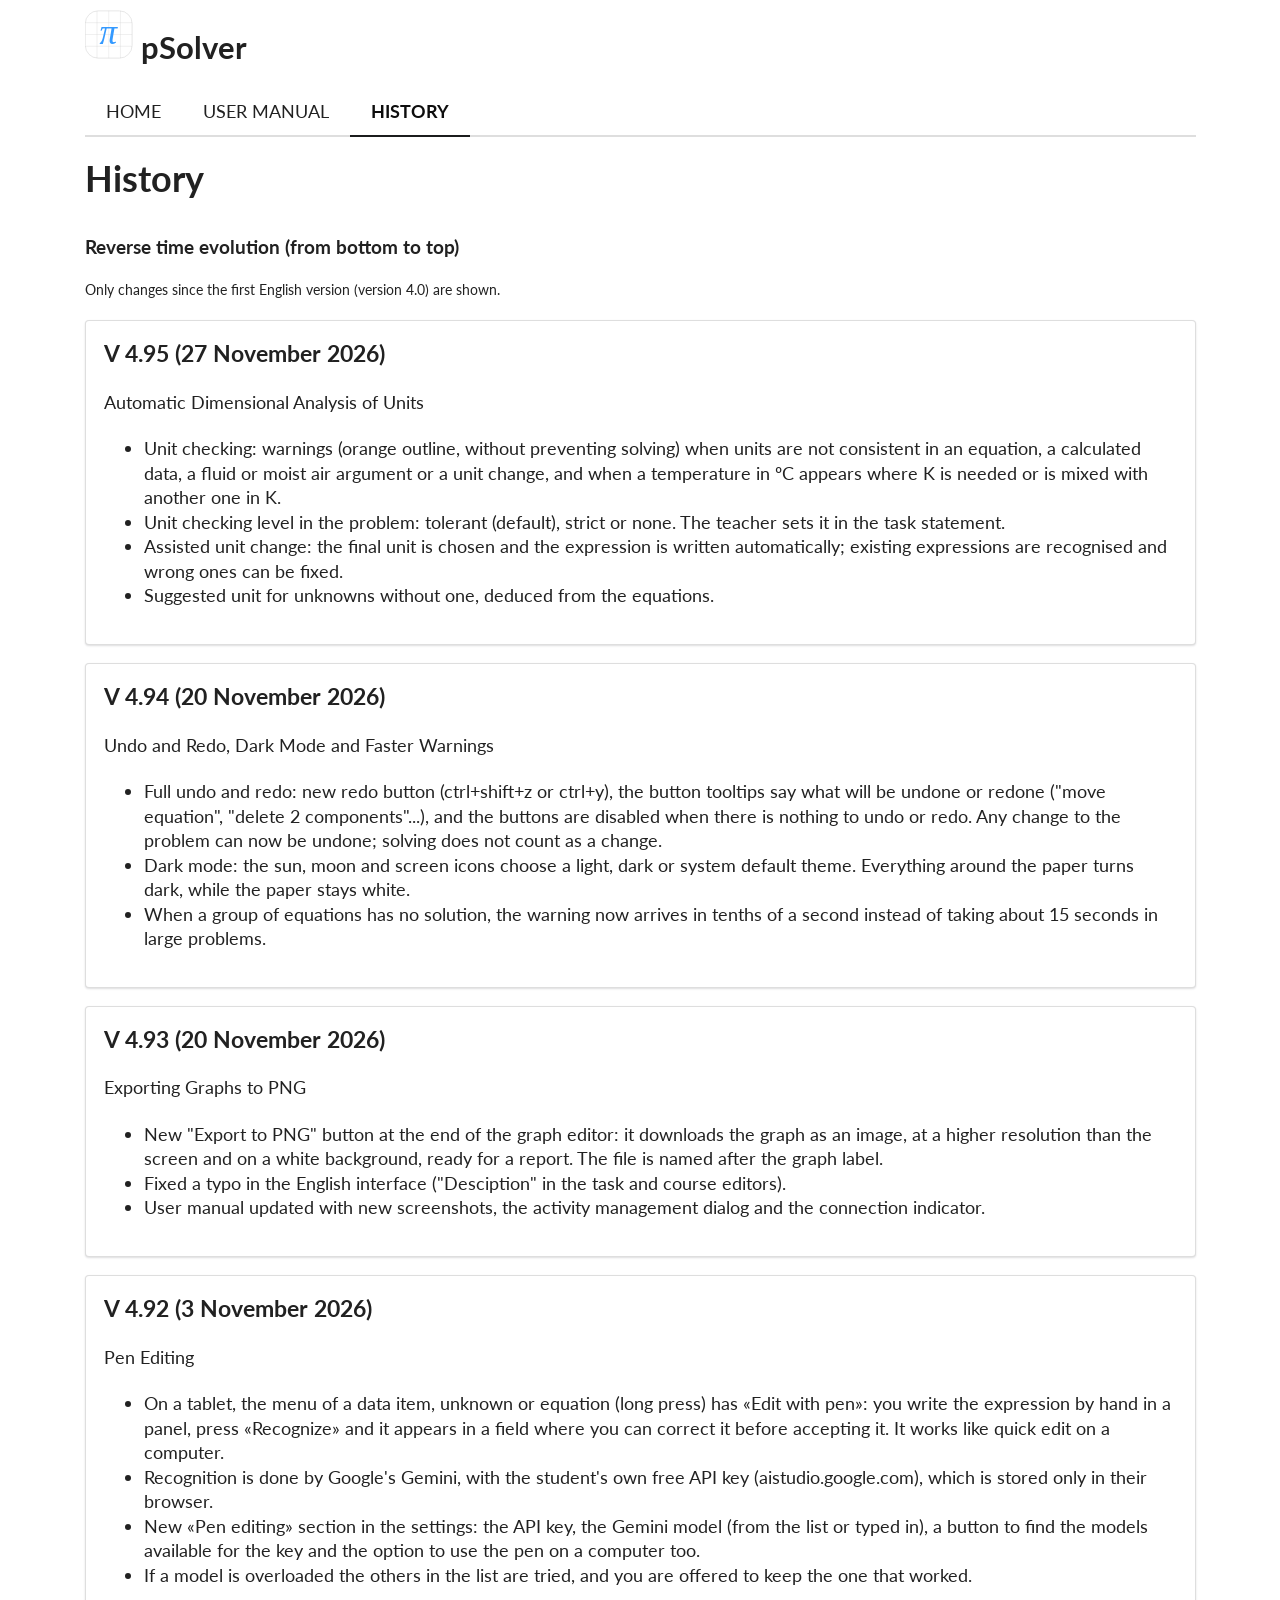
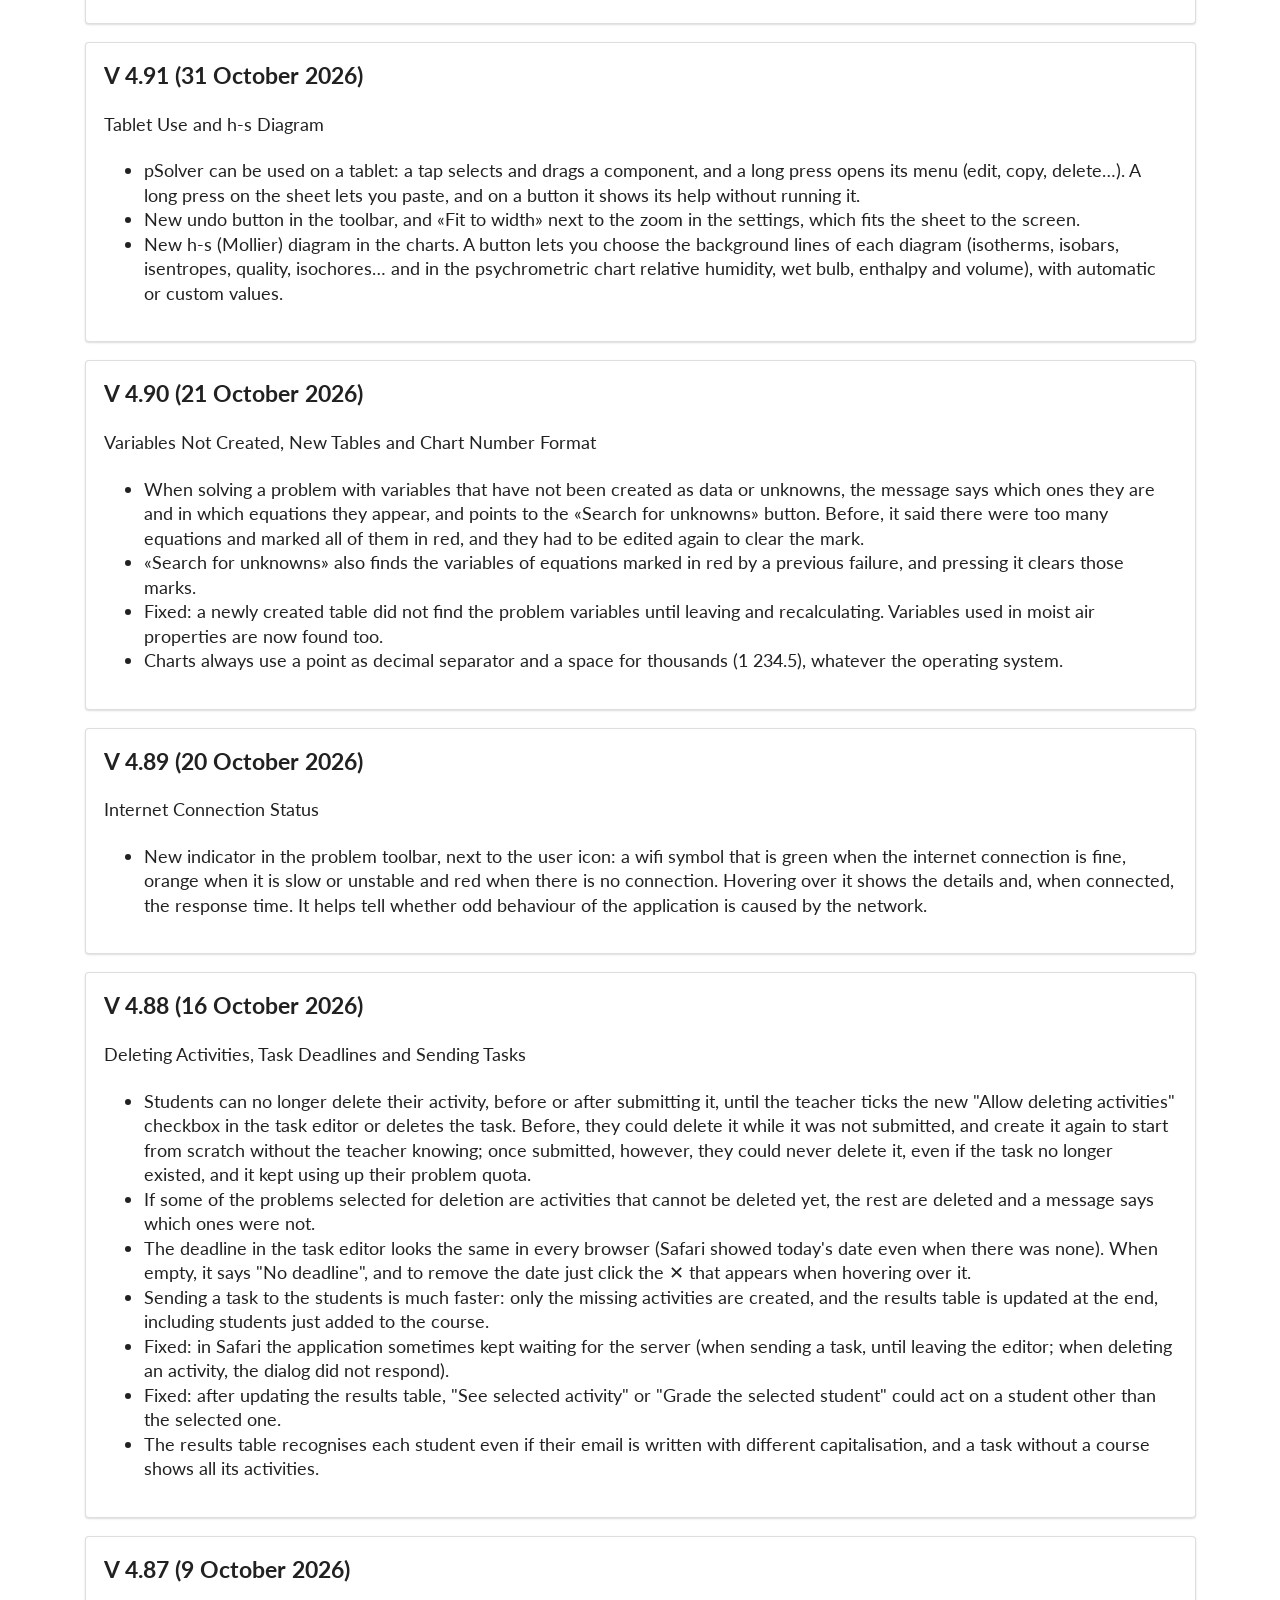
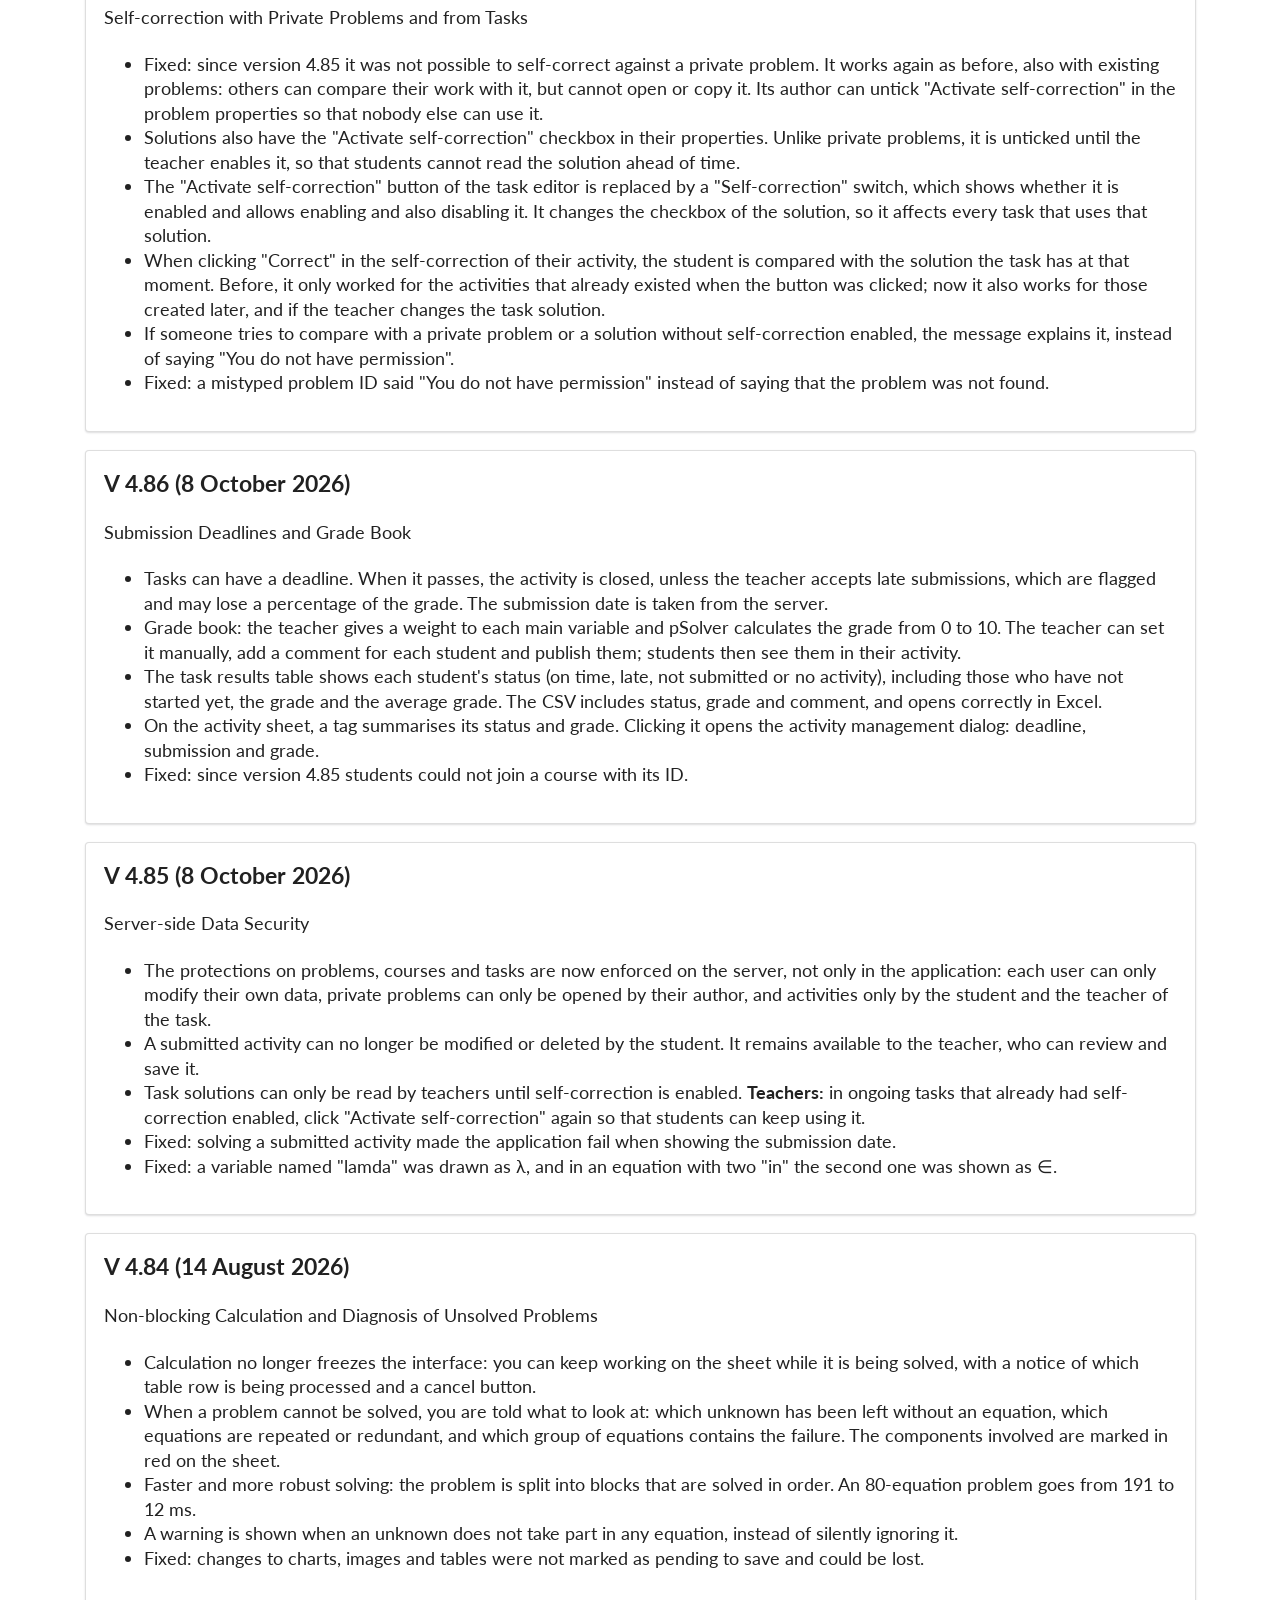
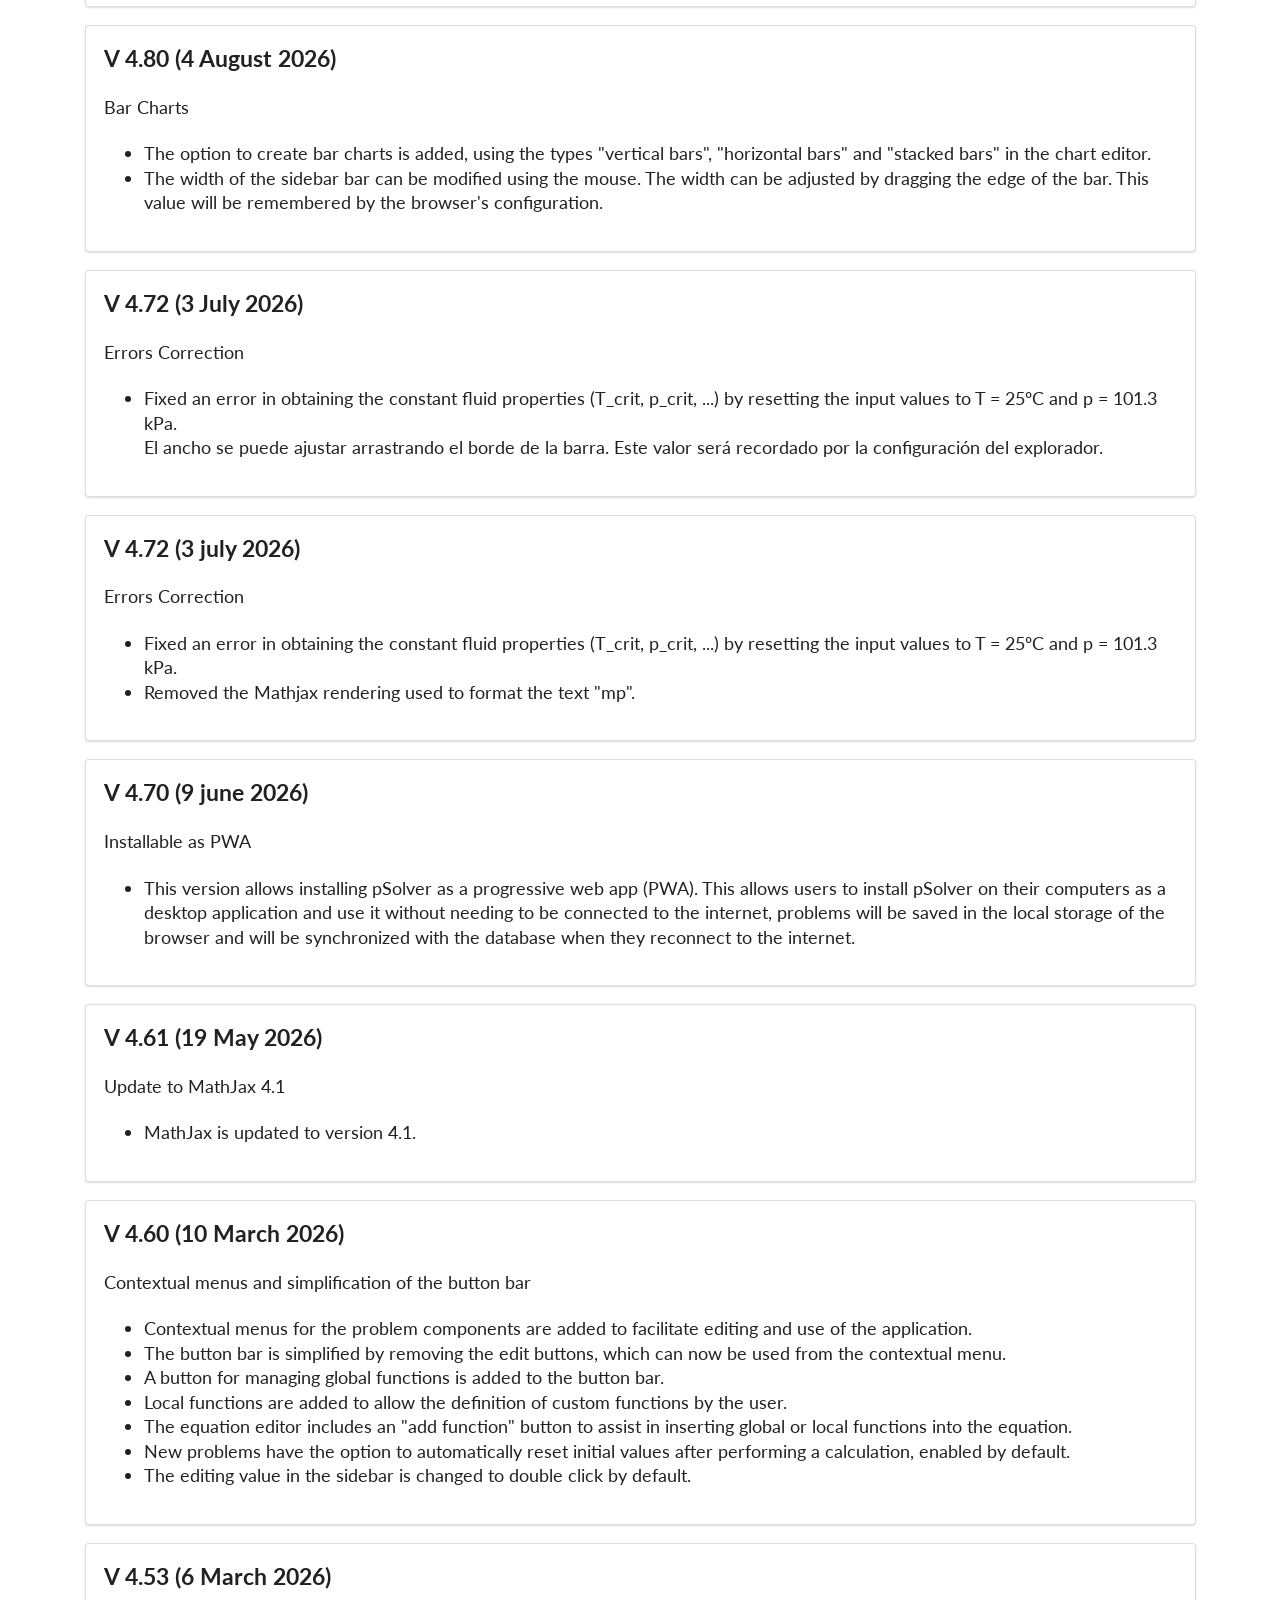
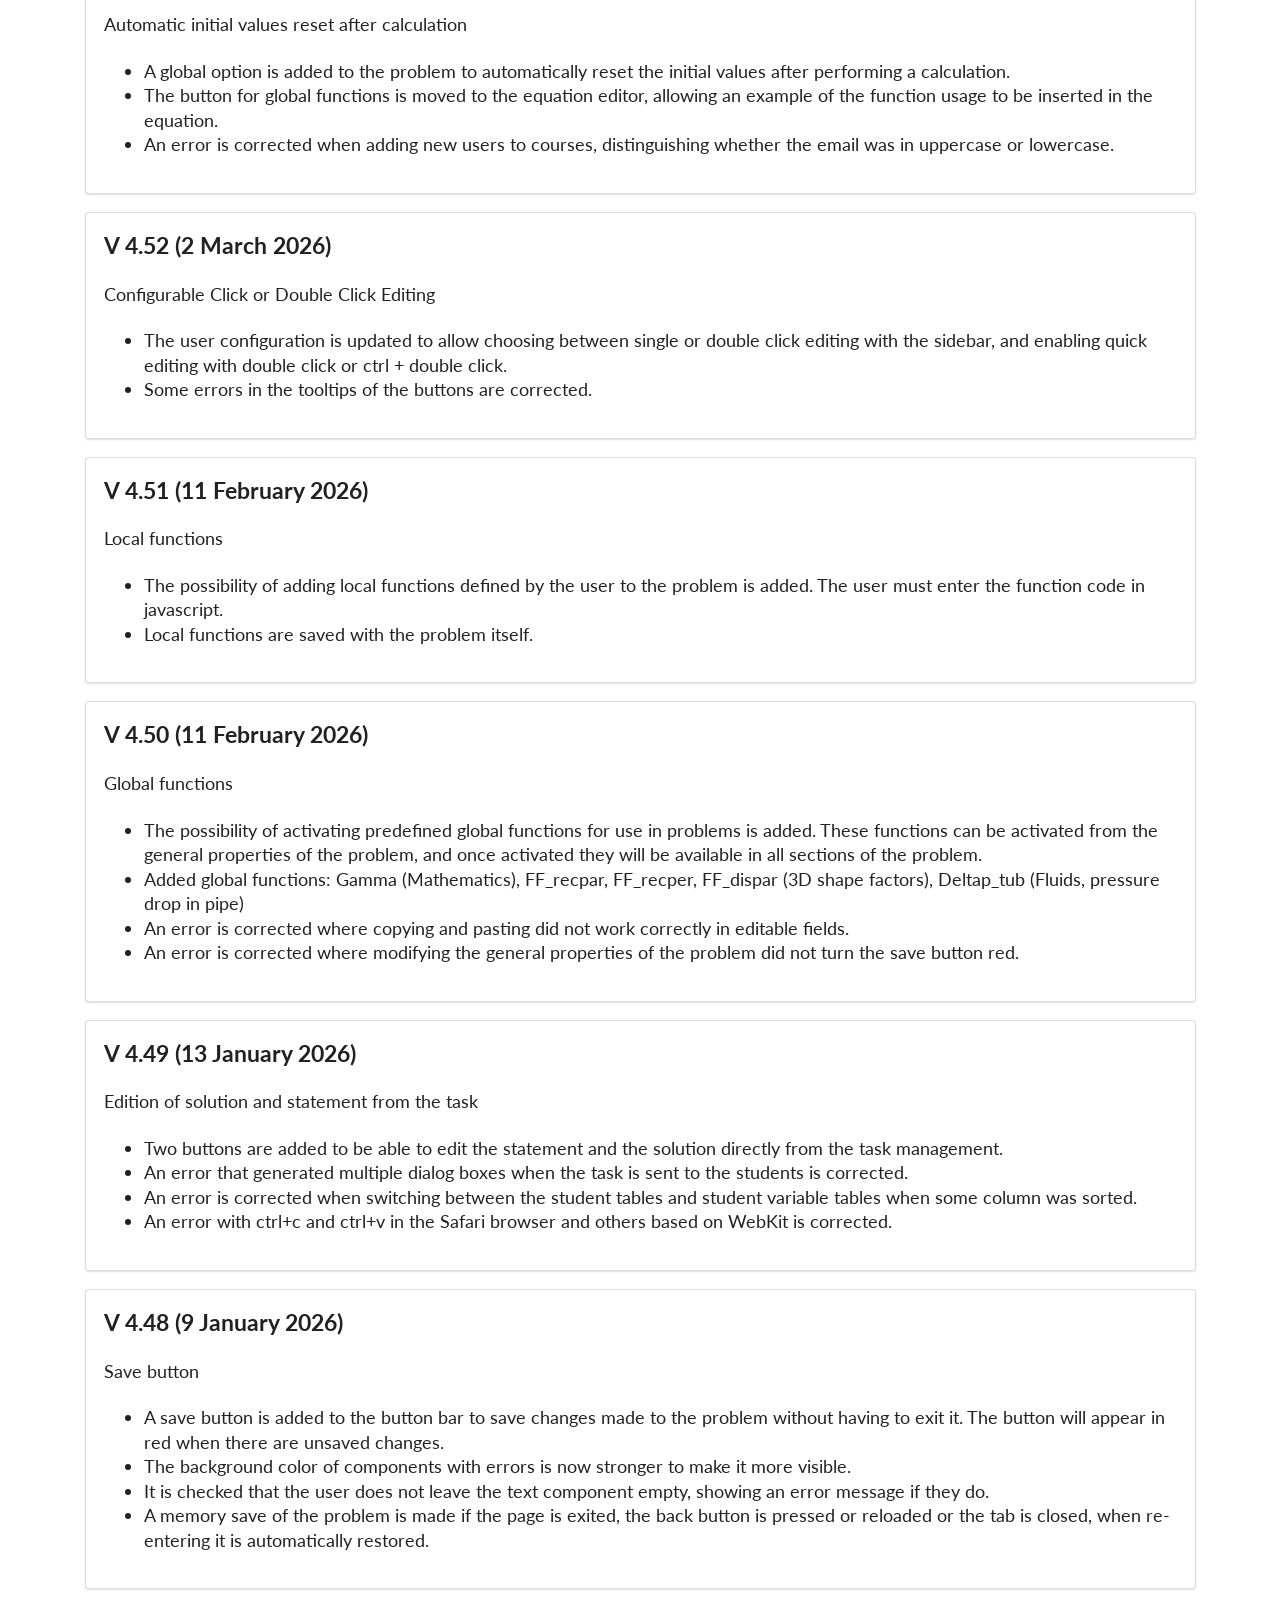
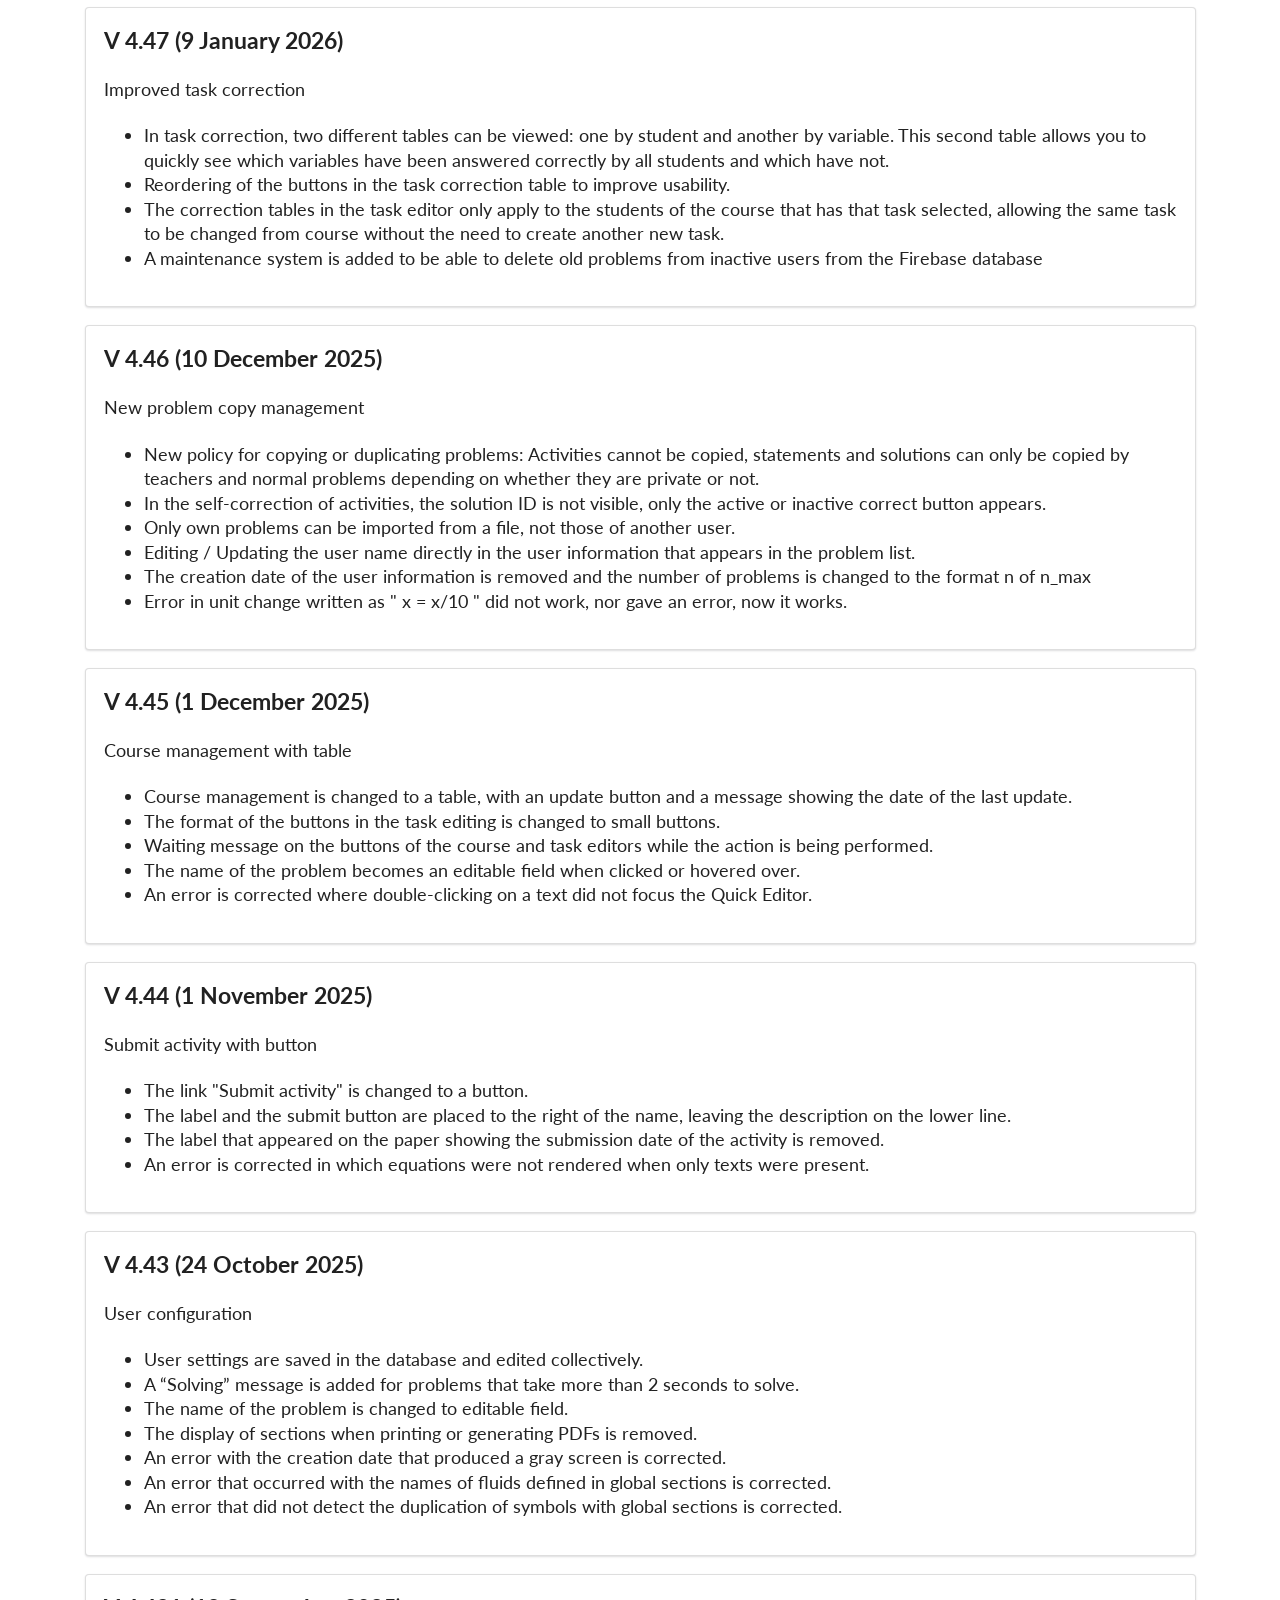
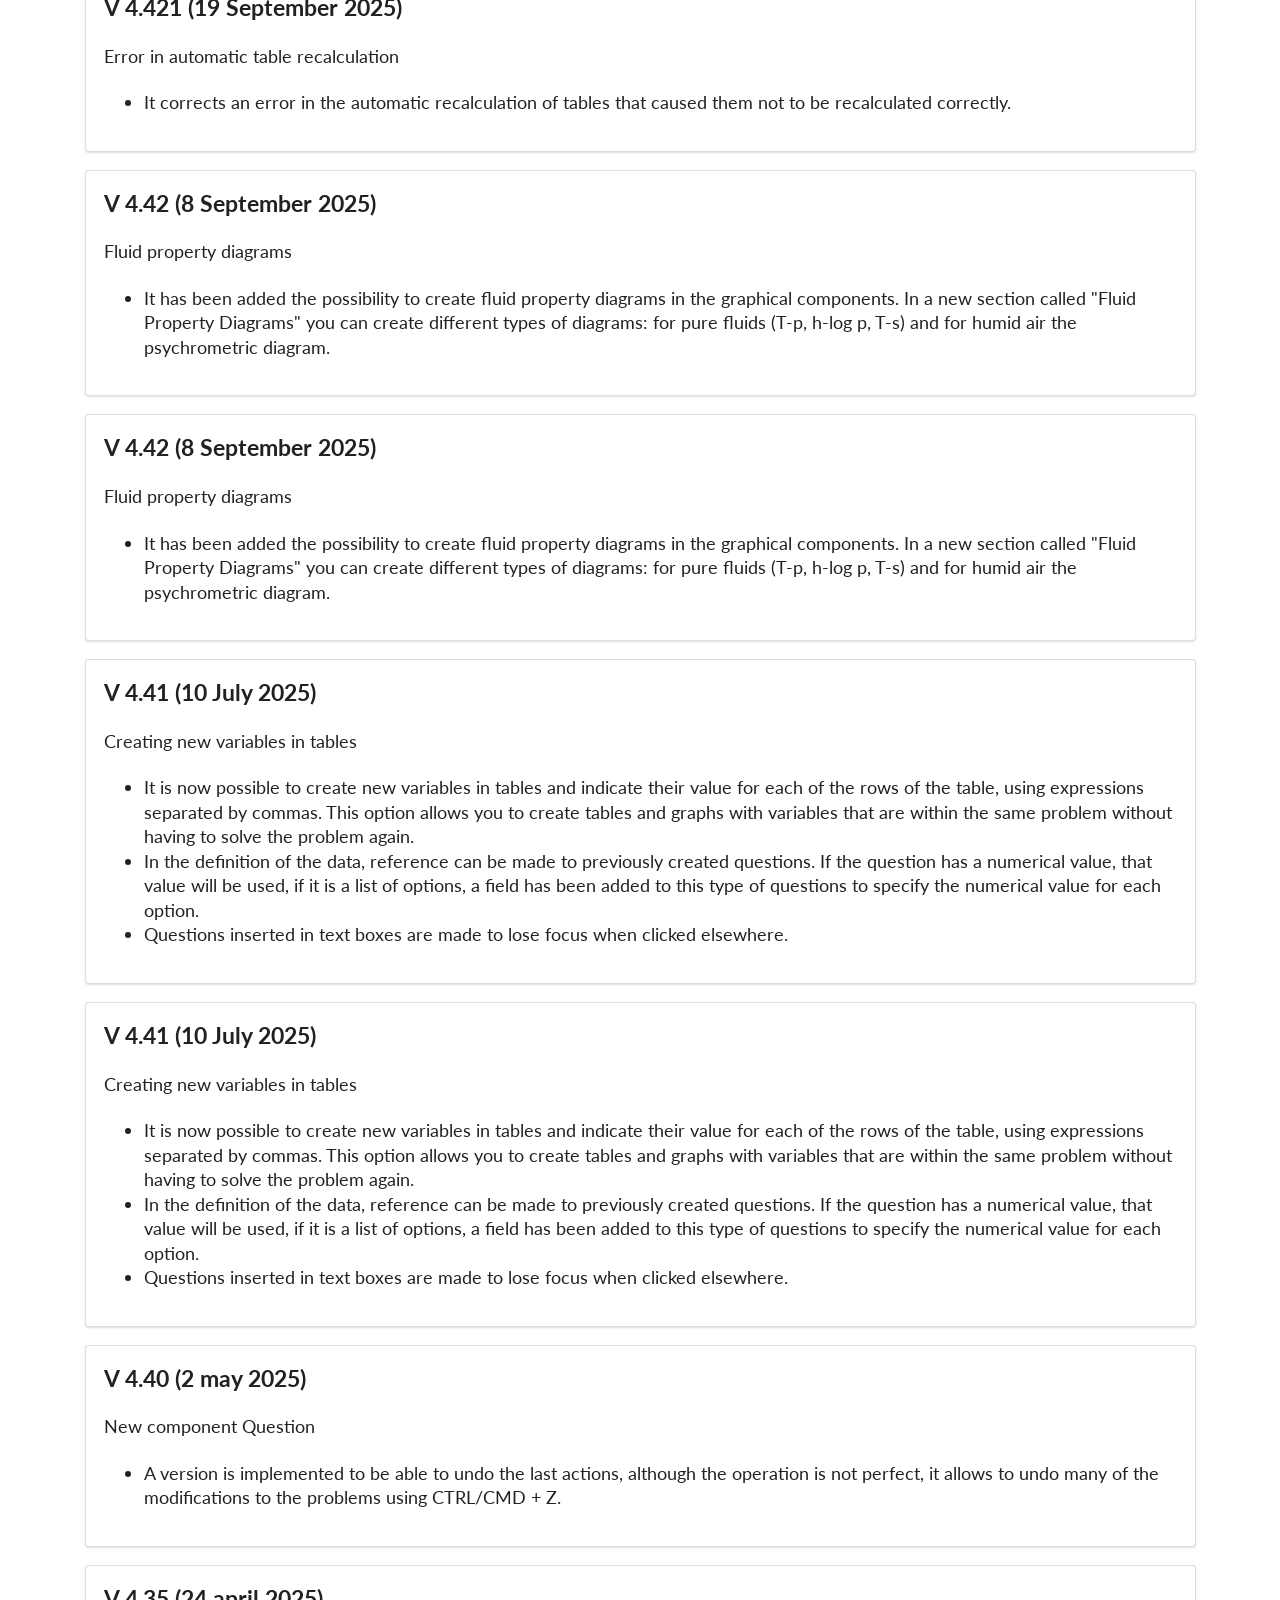
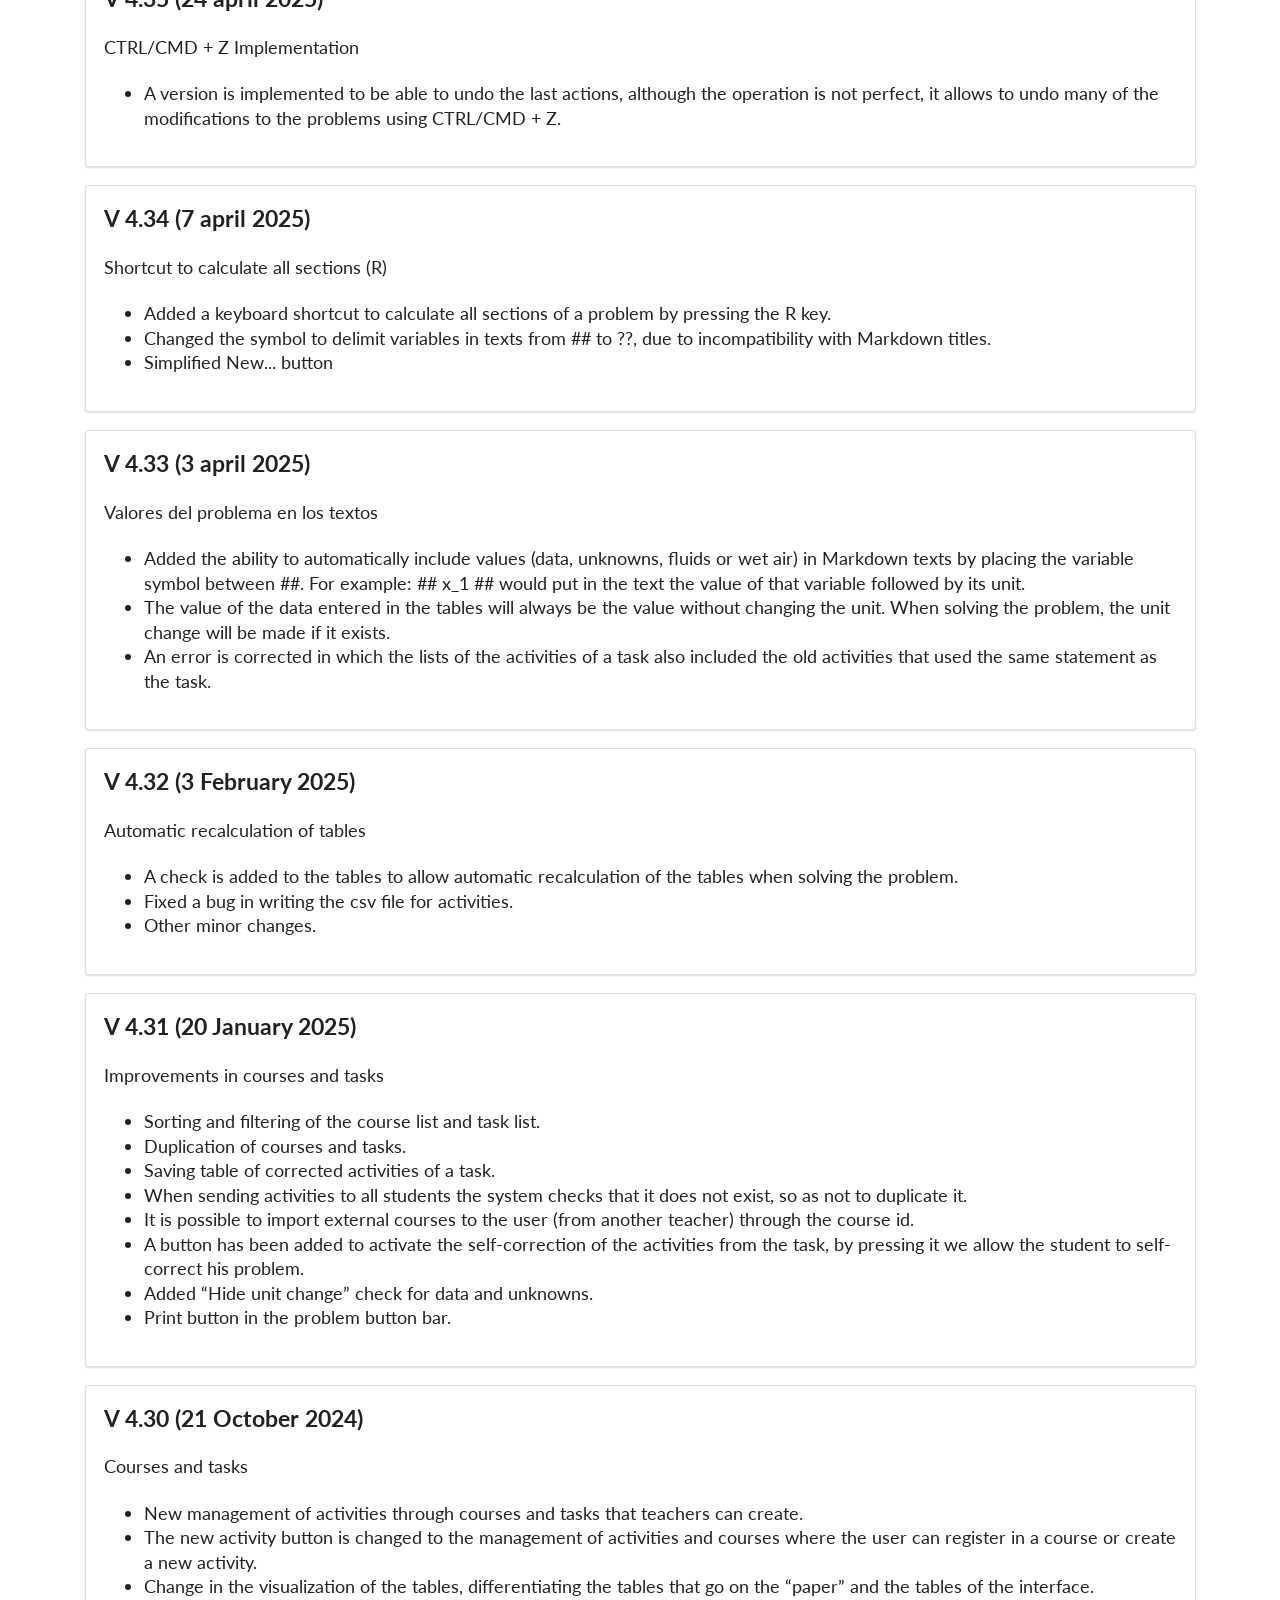
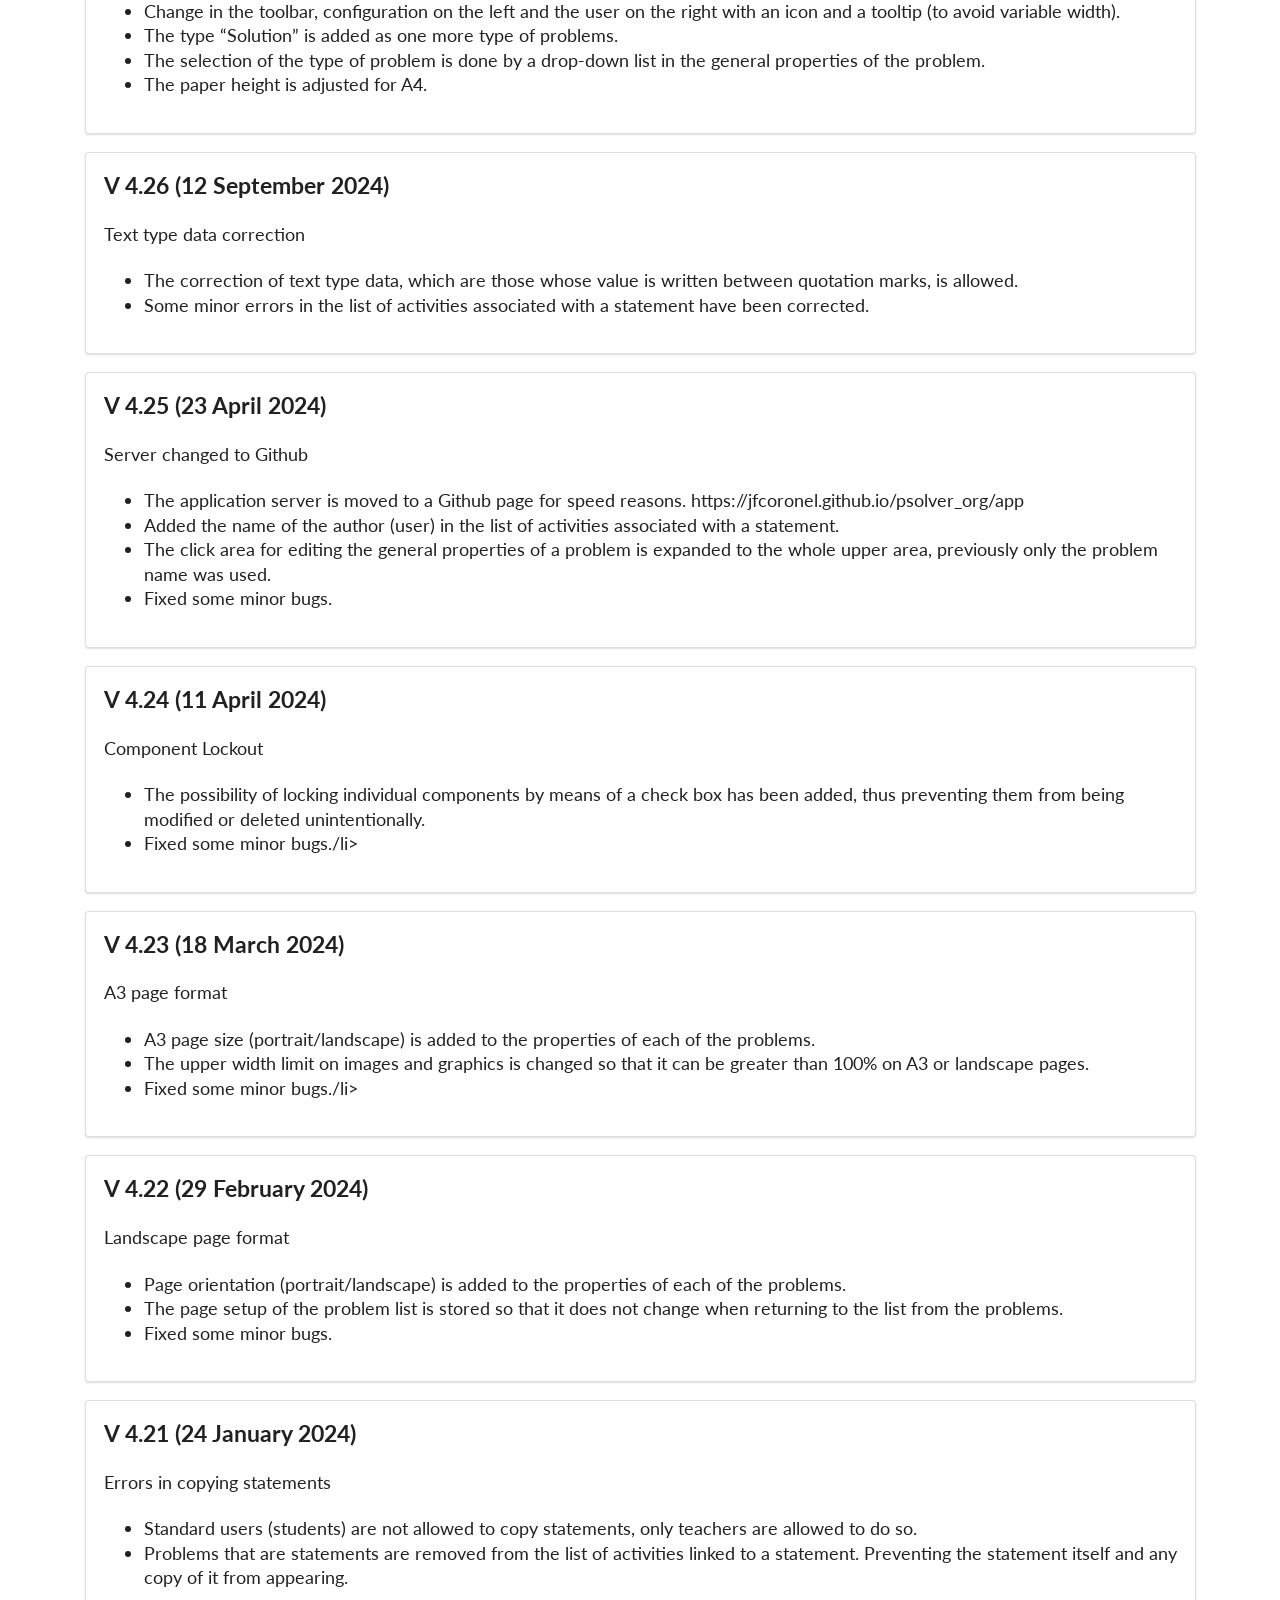
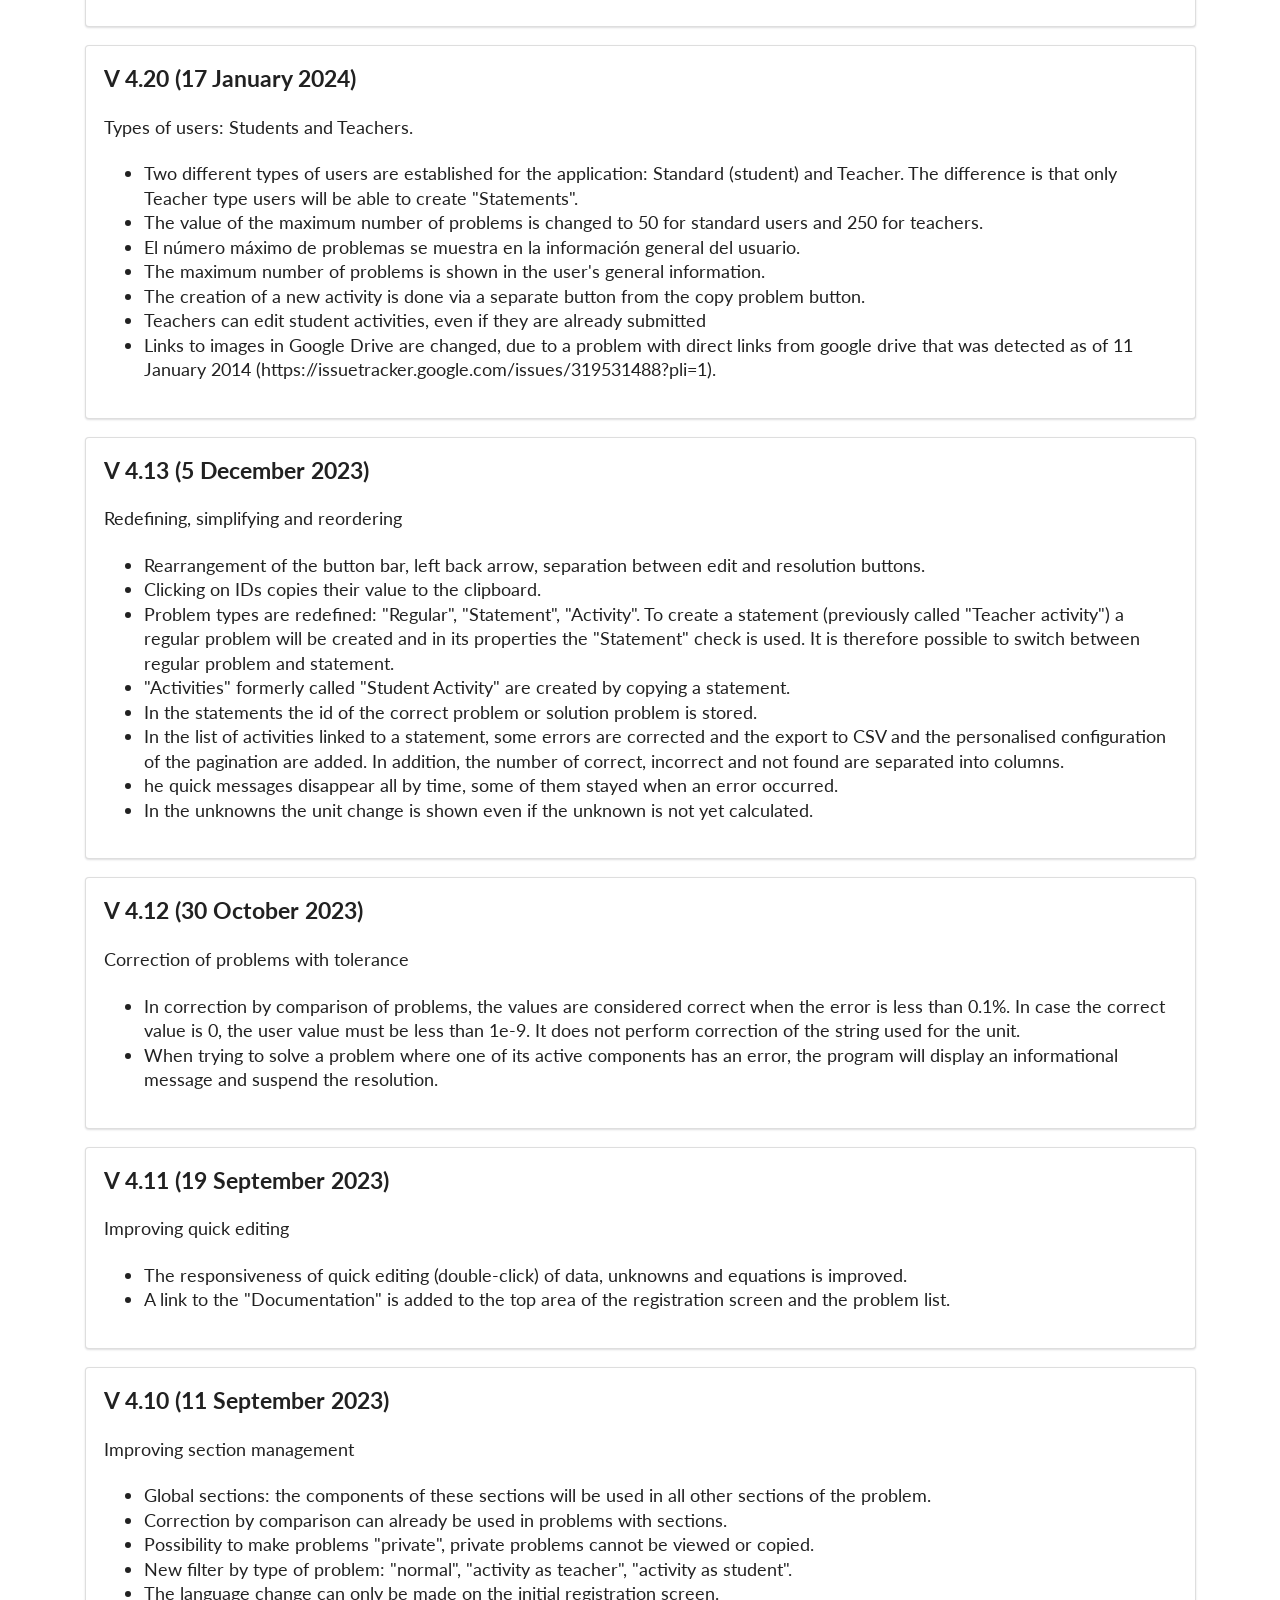
==== commit 5b999a7e: "Historia 4.95: análisis dimensional automático de unidades Co-Authored-By: Claude Opus 5.5 <noreply@" ====
--- a/history.html
+++ b/history.html
@@ -37,7 +37,7 @@
 
 			<div class="ui segment">
 				<h3>V 4.95 (27 November 2026)</h3>
-				<p>Units</p>
+				<p>Automatic Dimensional Analysis of Units</p>
 				<ul>
 					<li>Unit checking: warnings (orange outline, without preventing solving) when units are not consistent in an
 						equation, a calculated data, a fluid or moist air argument or a unit change, and when a temperature in ºC
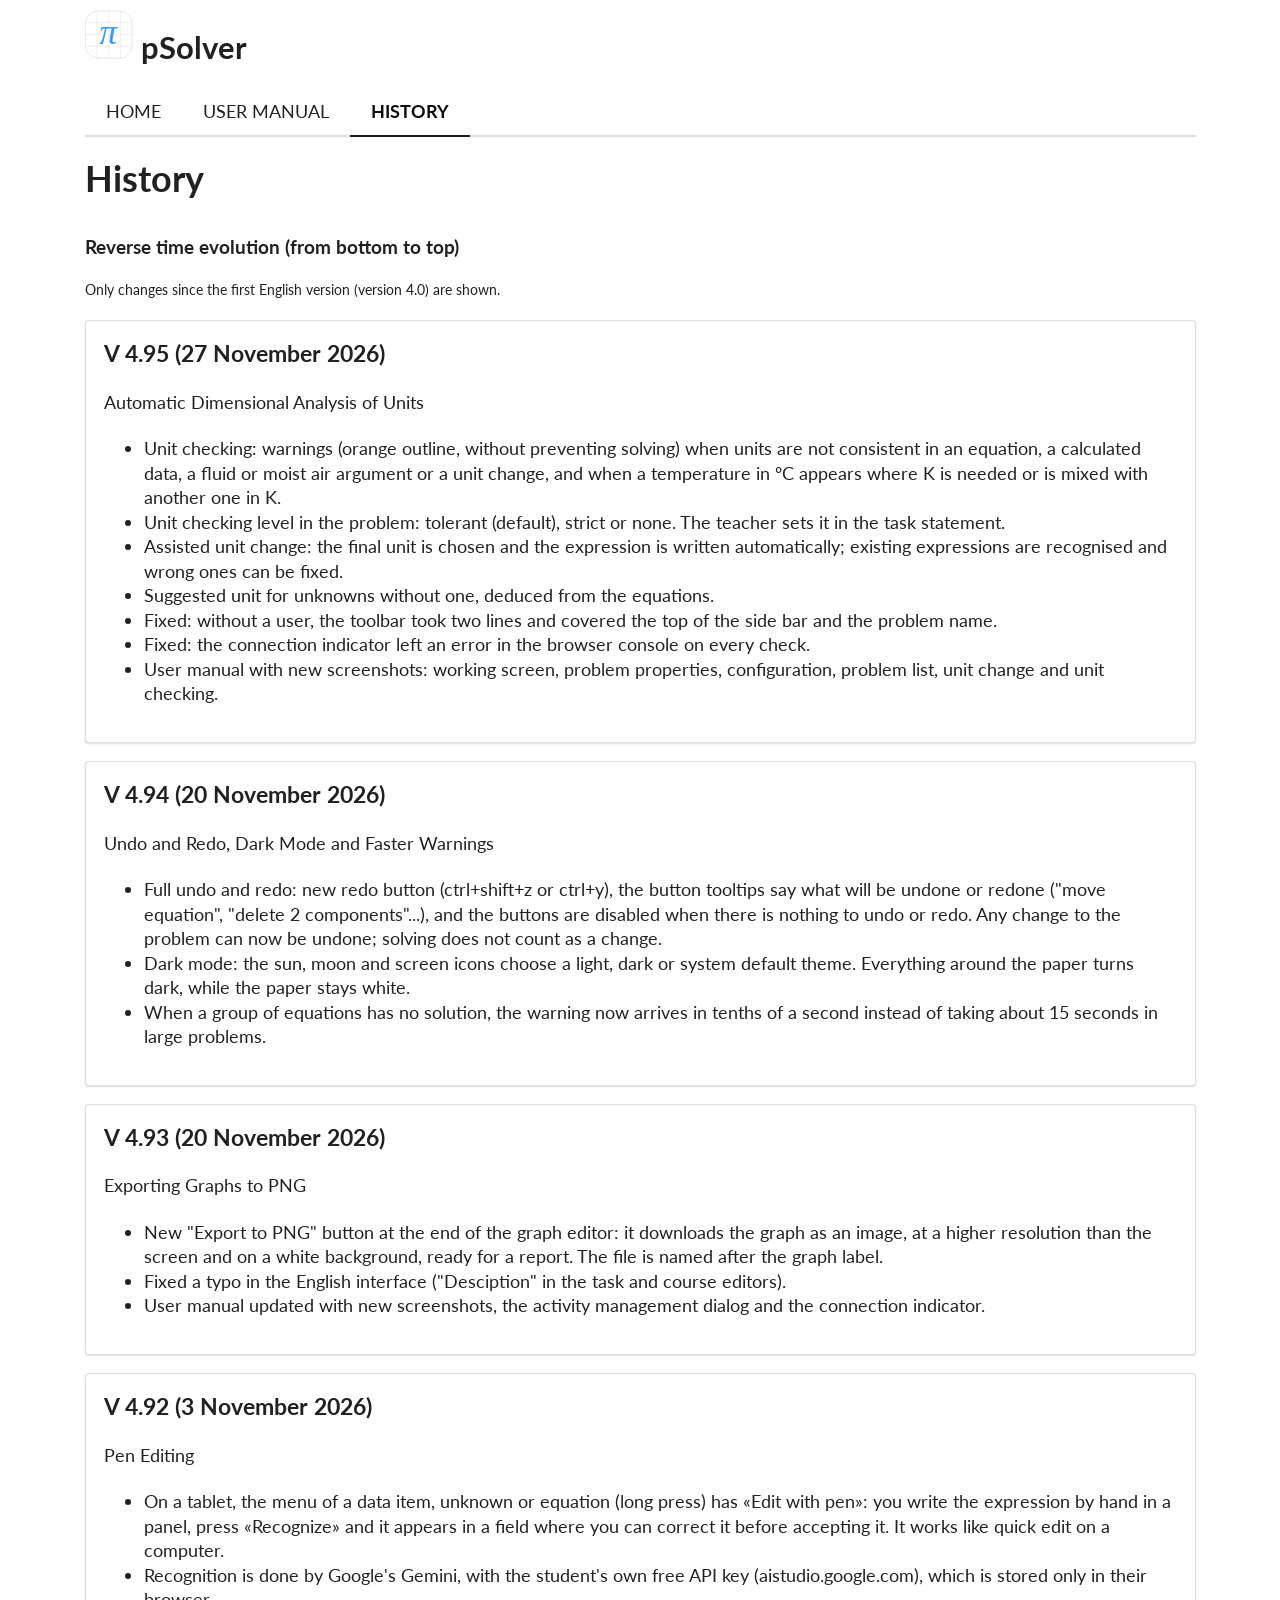
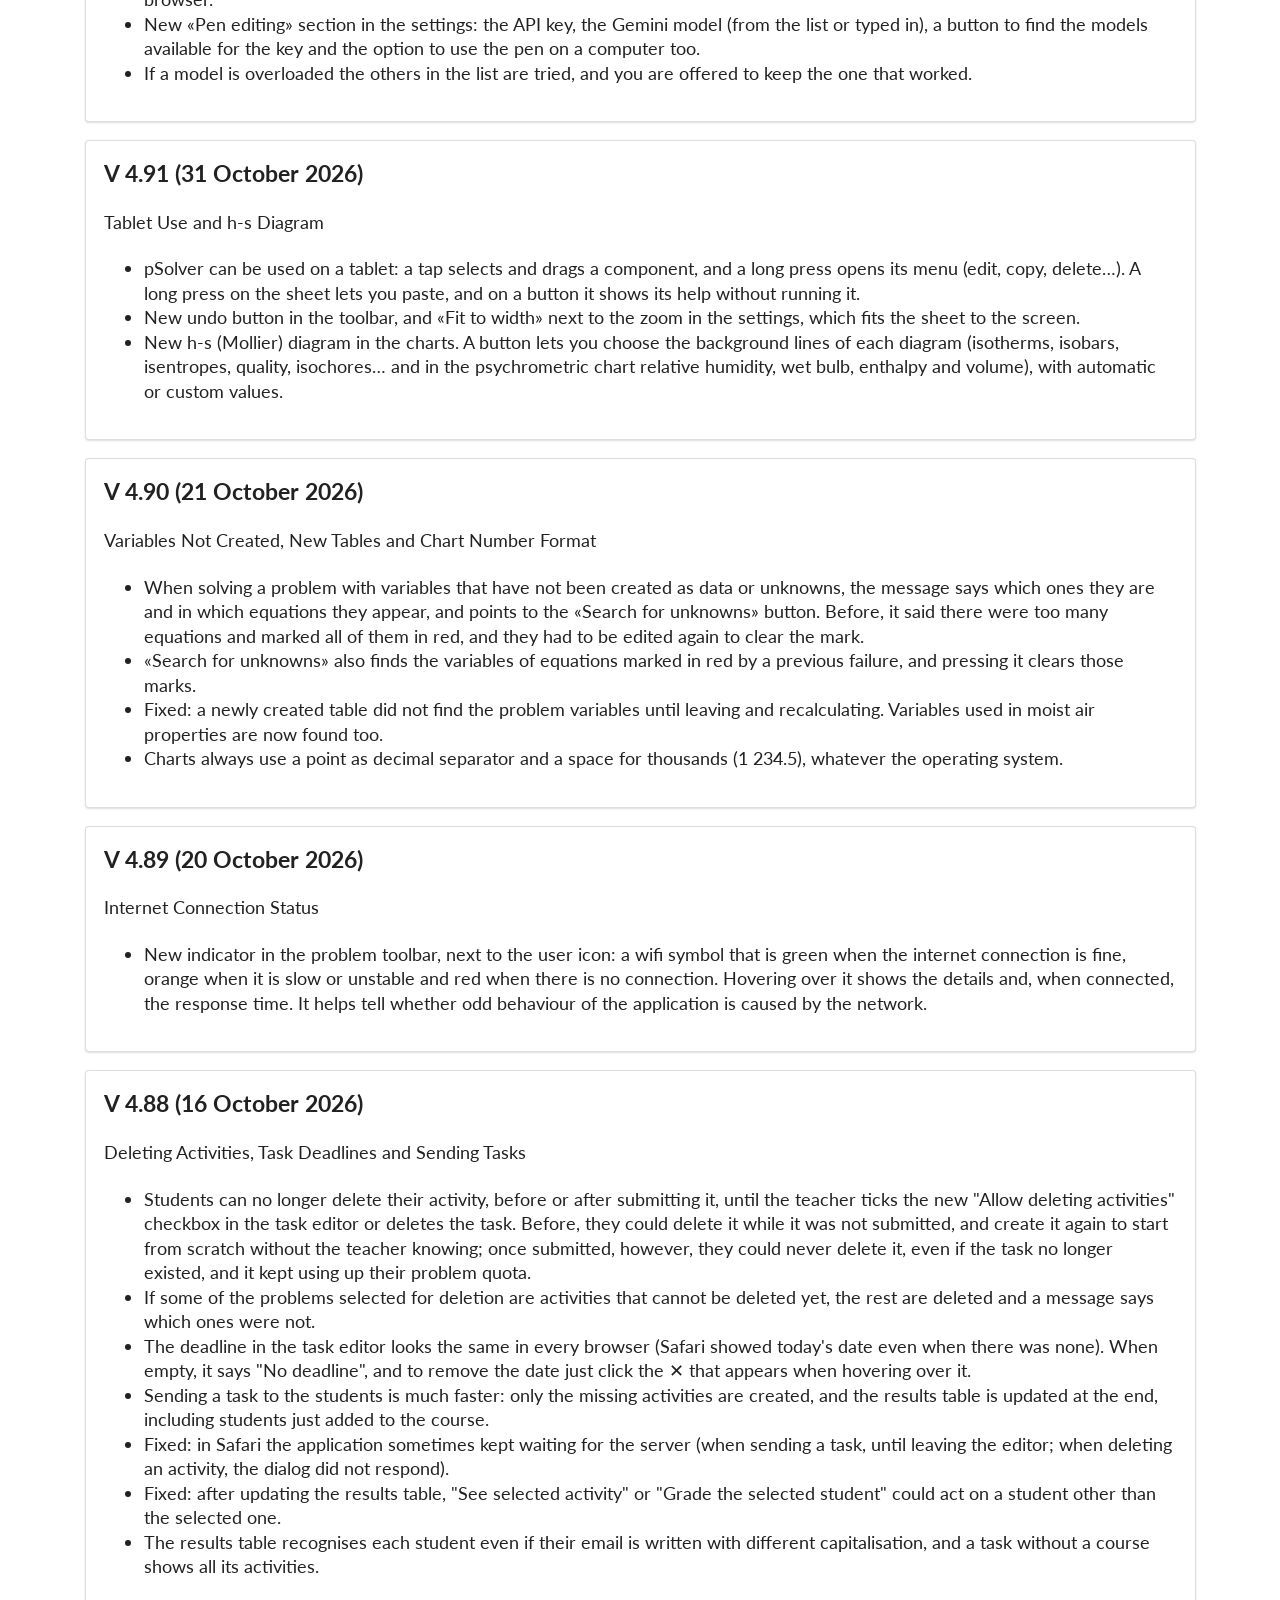
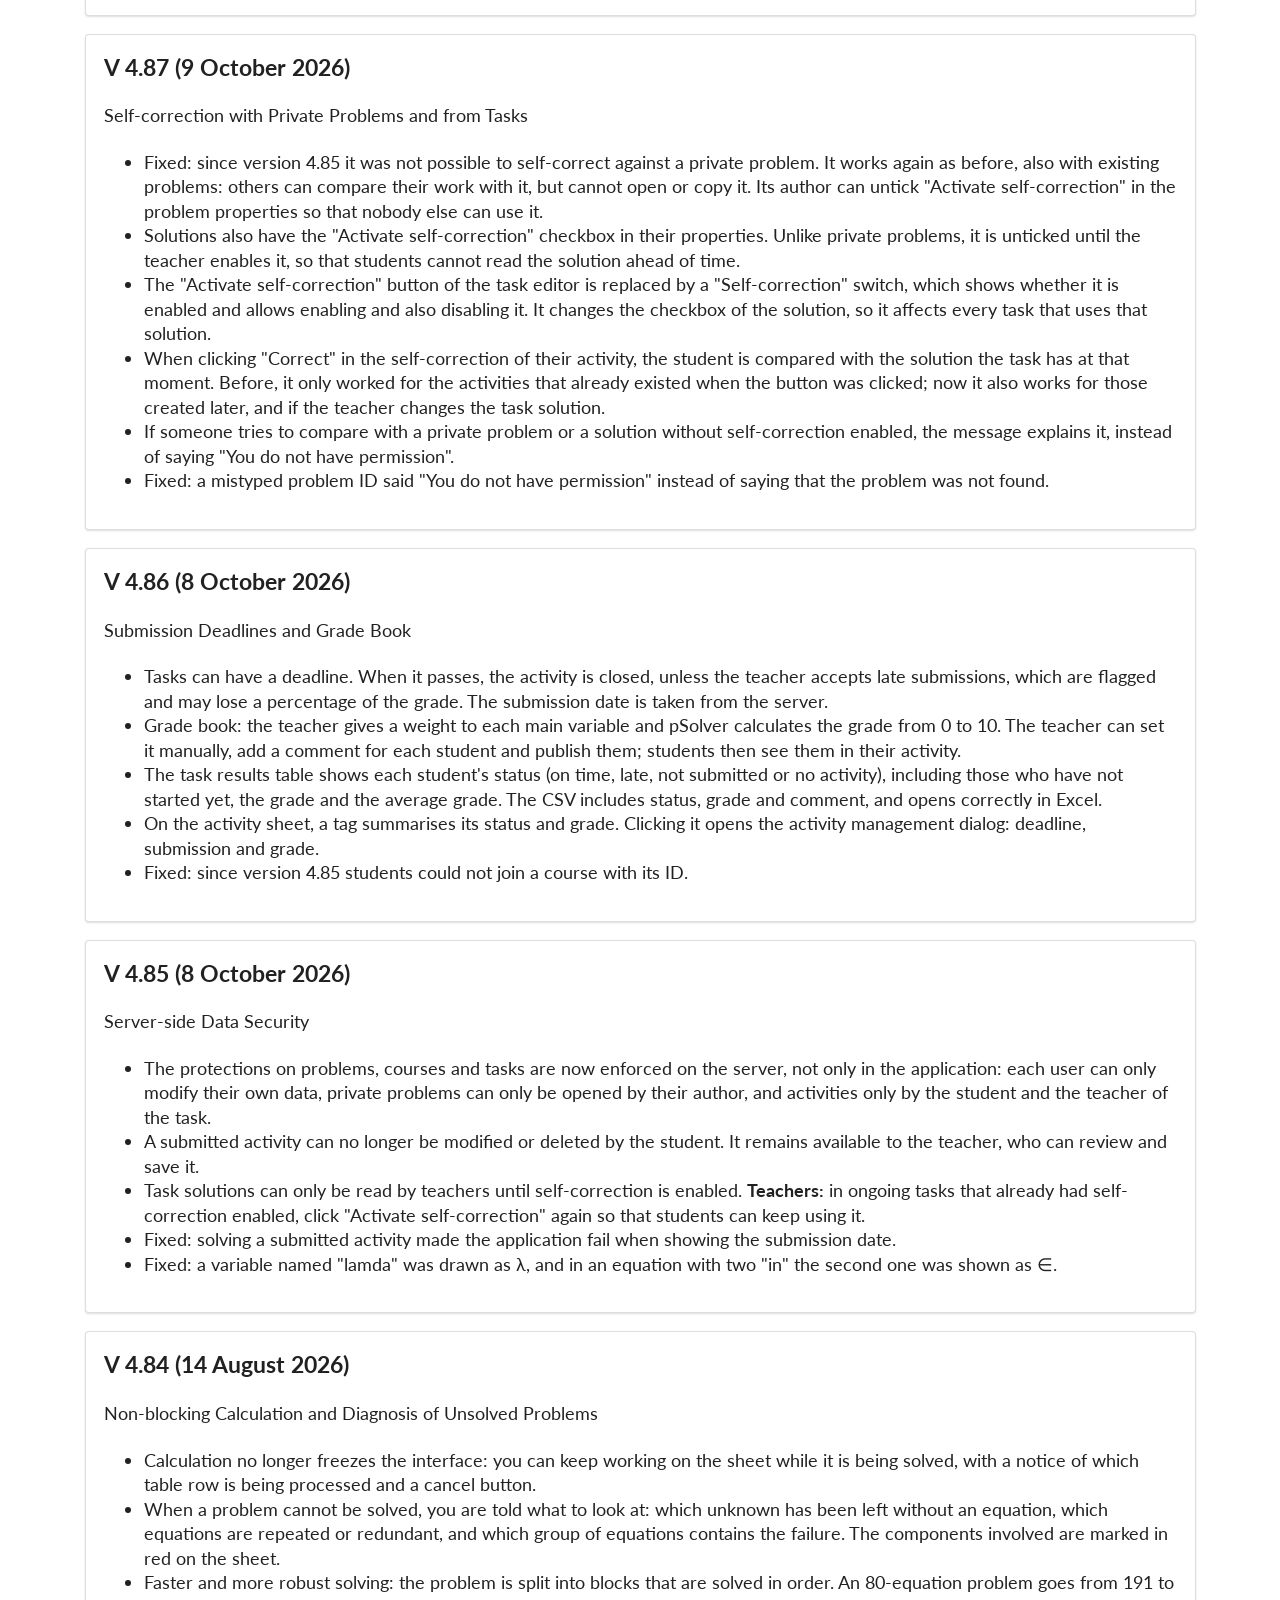
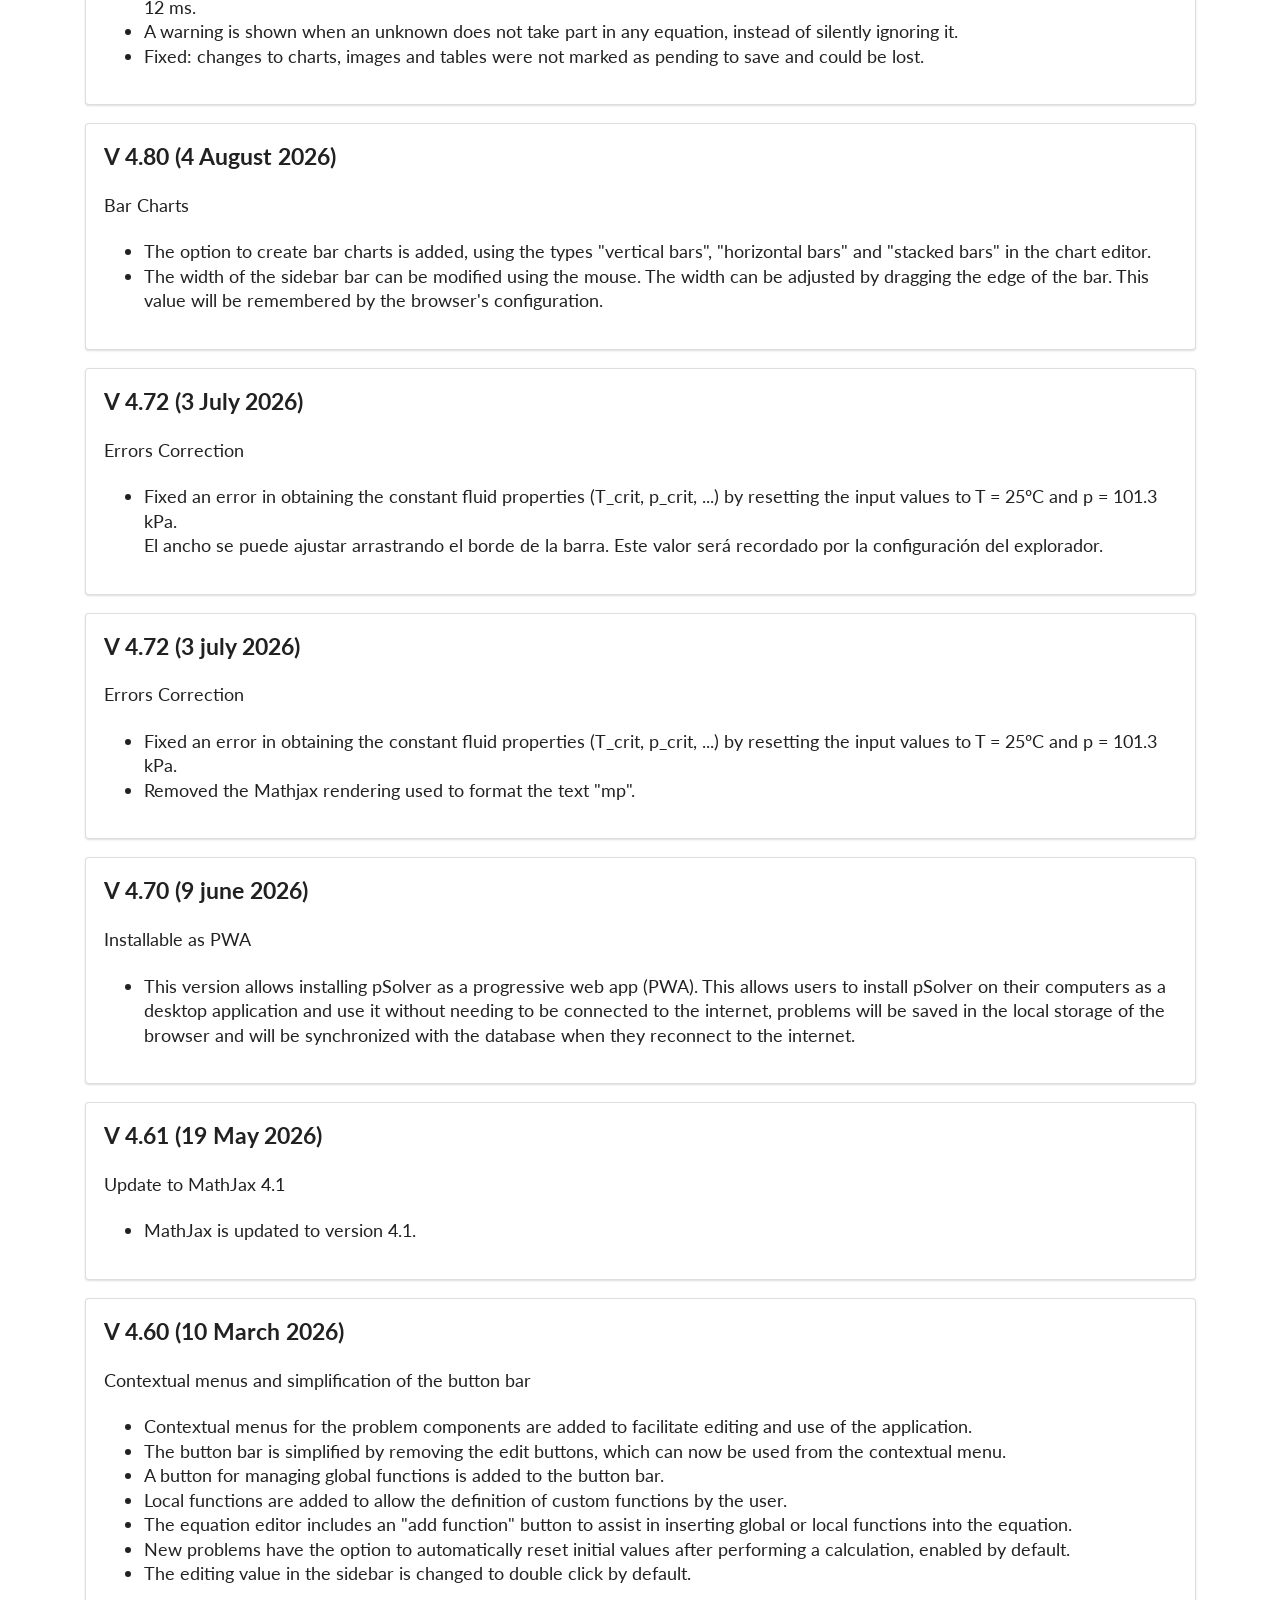
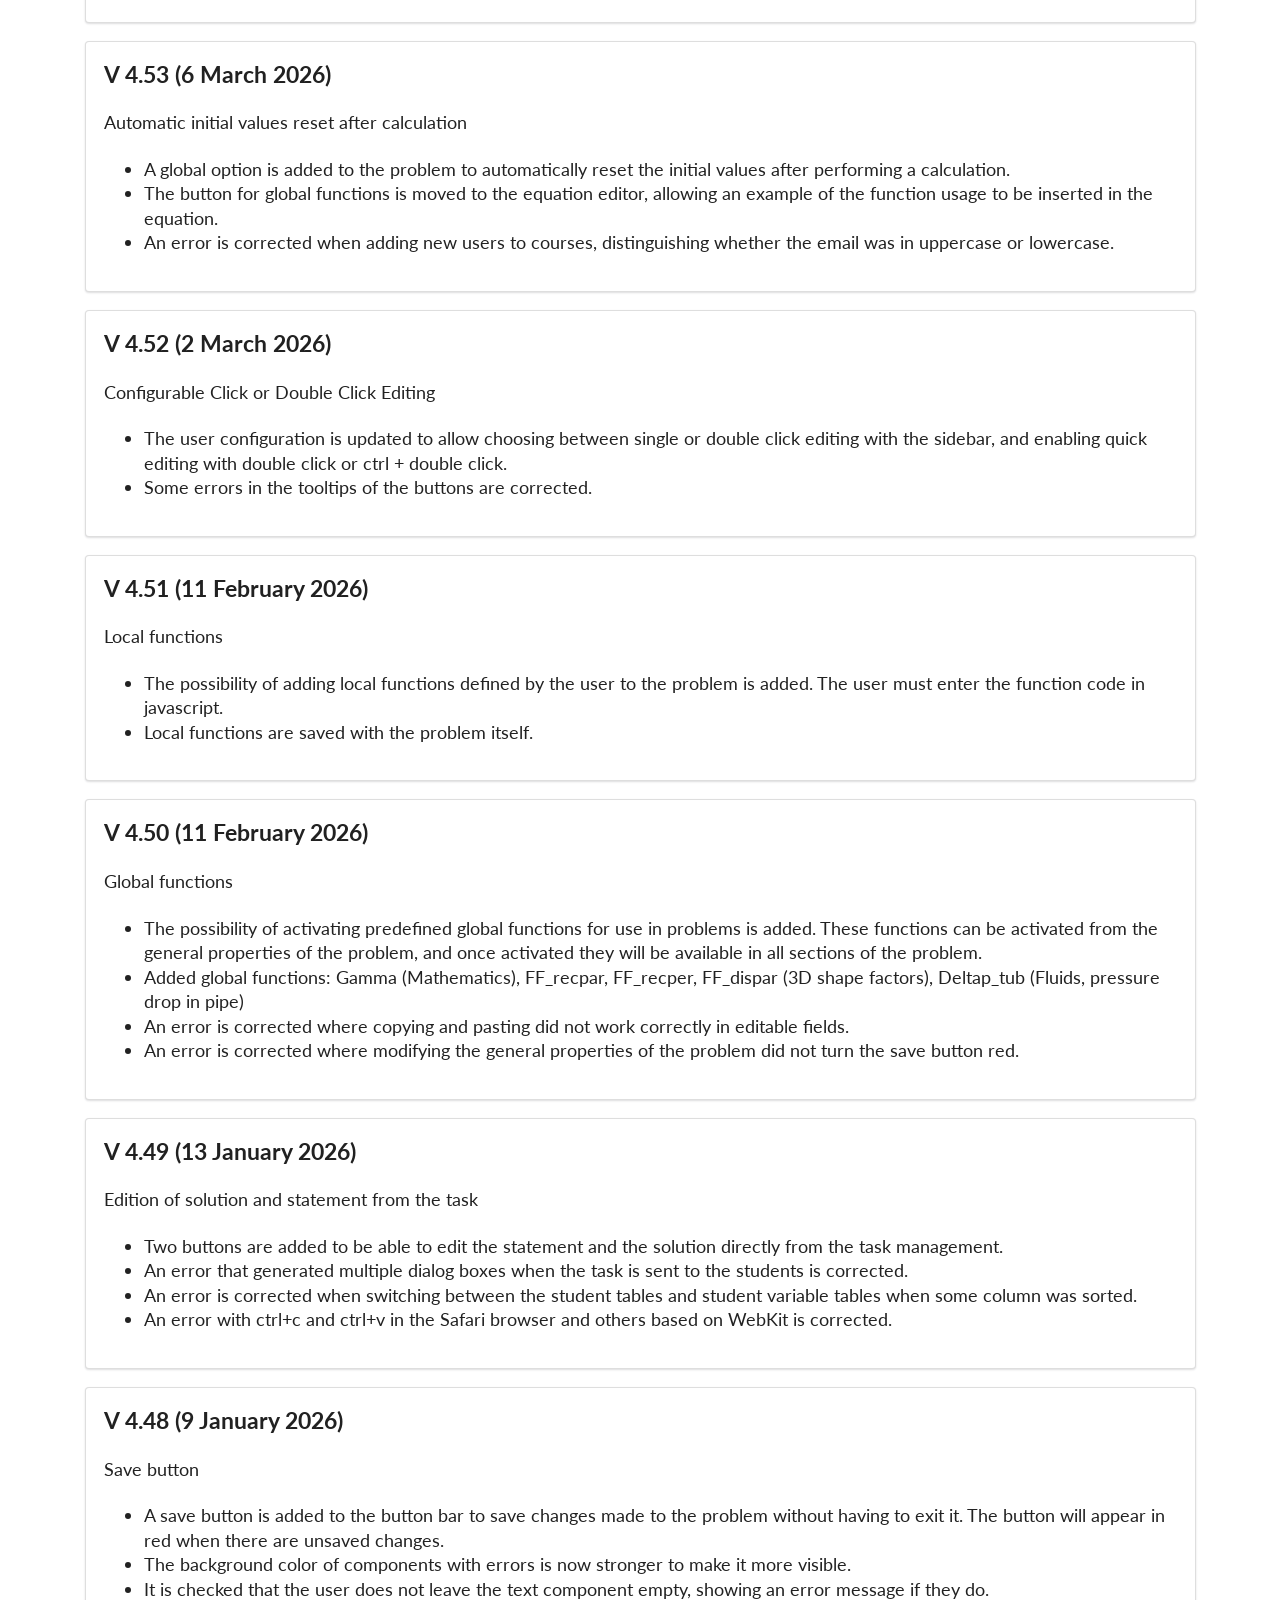
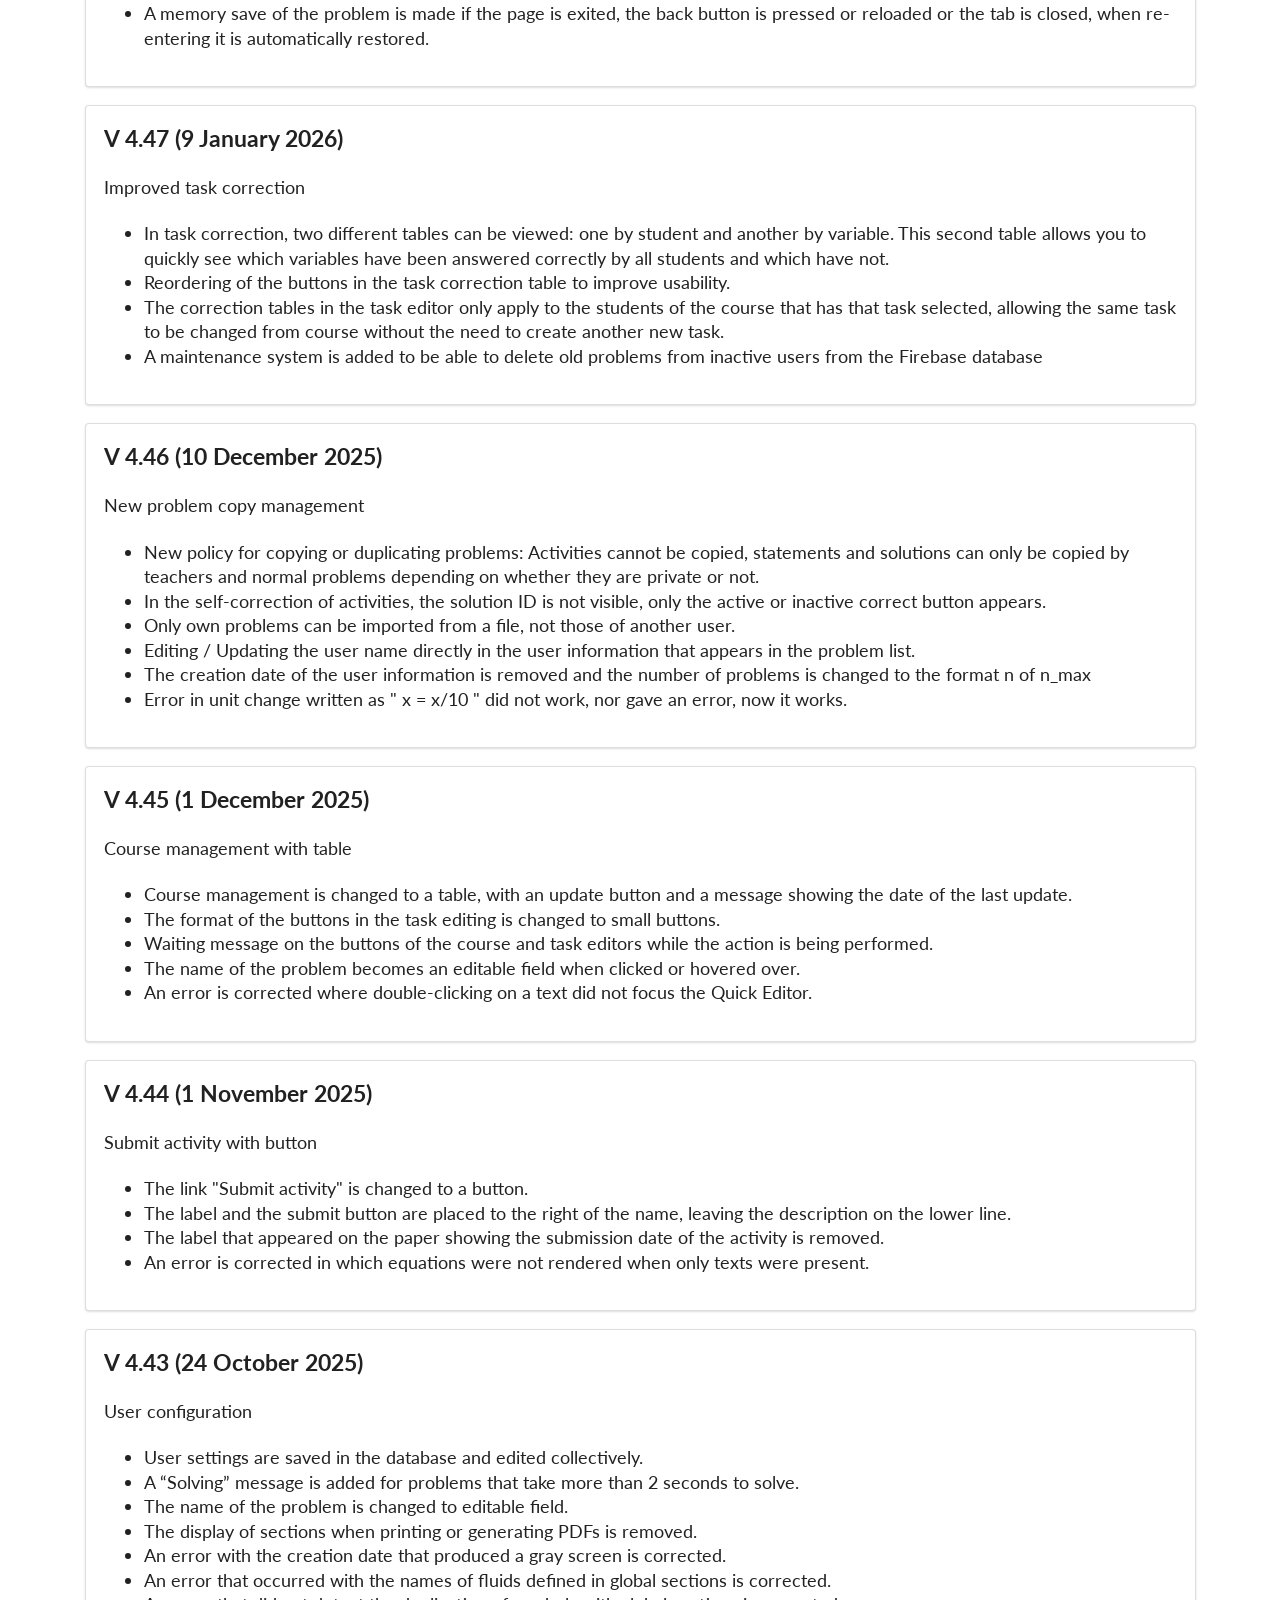
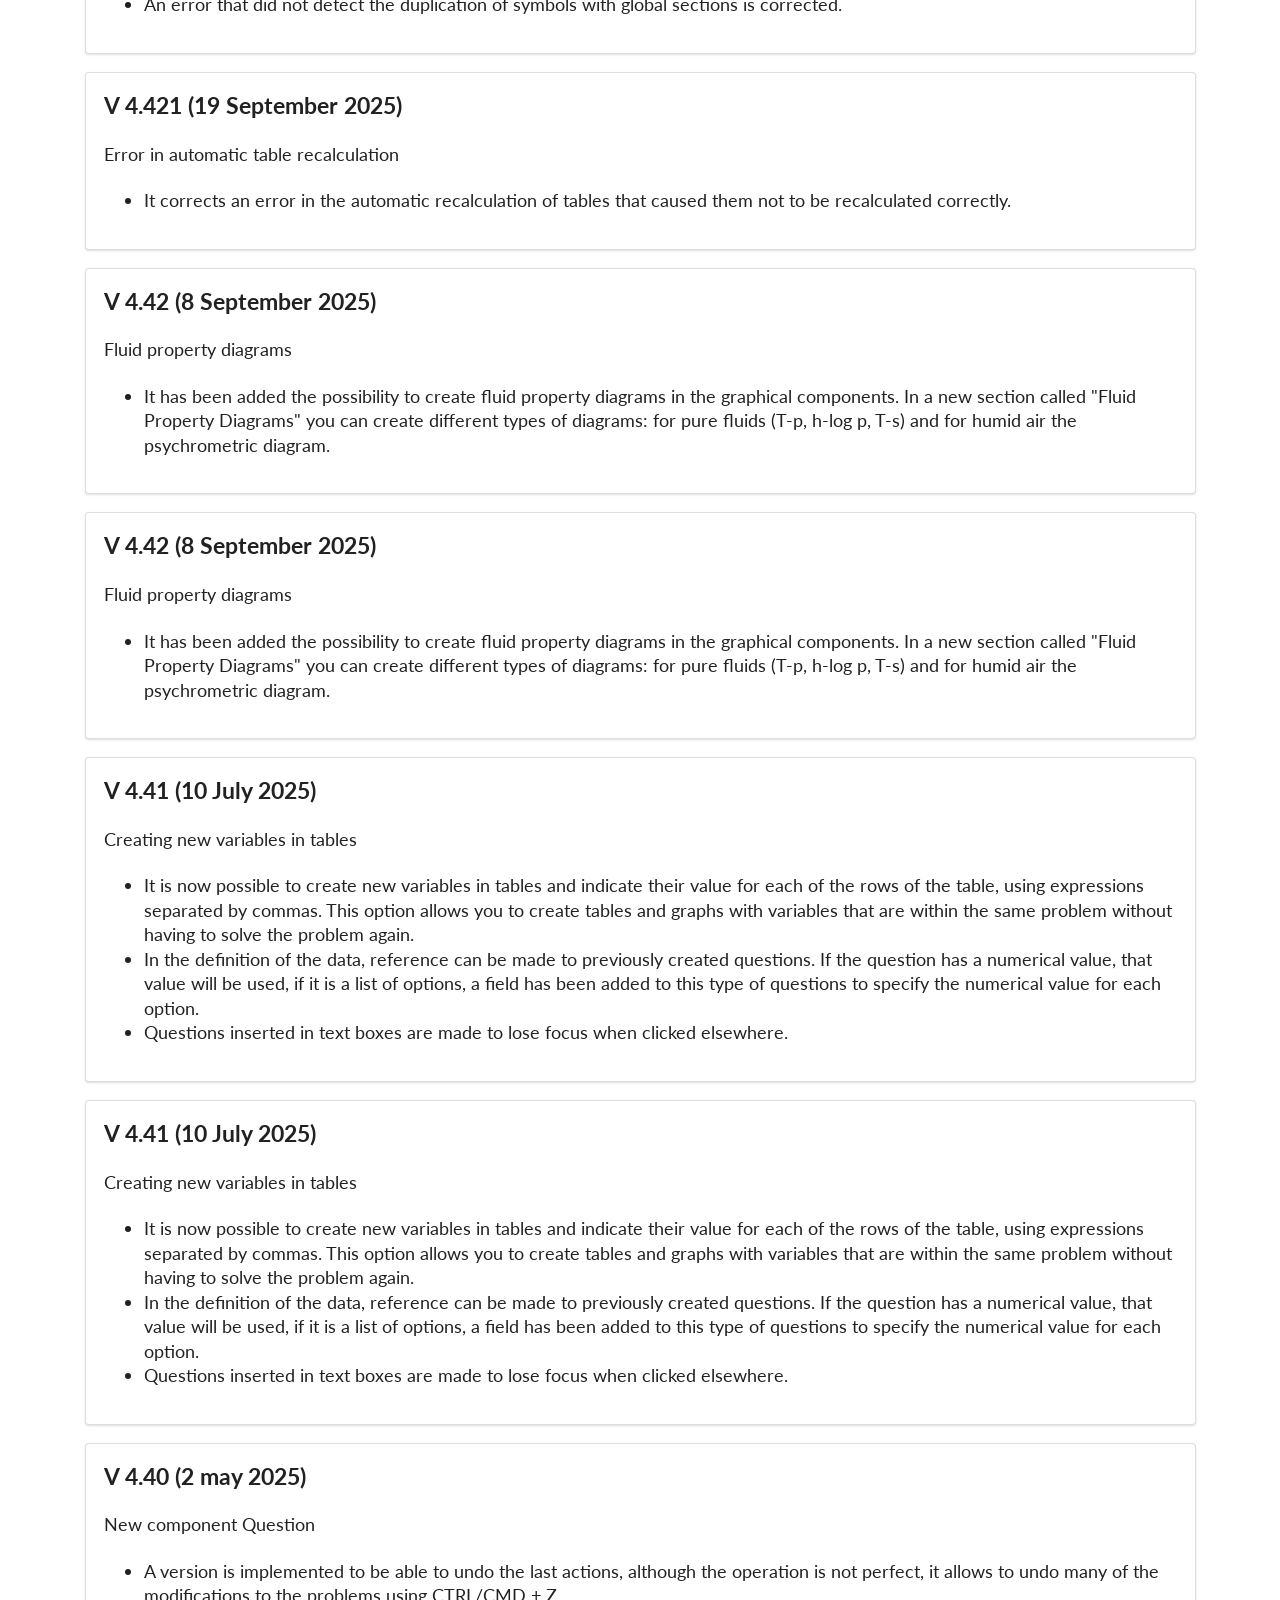
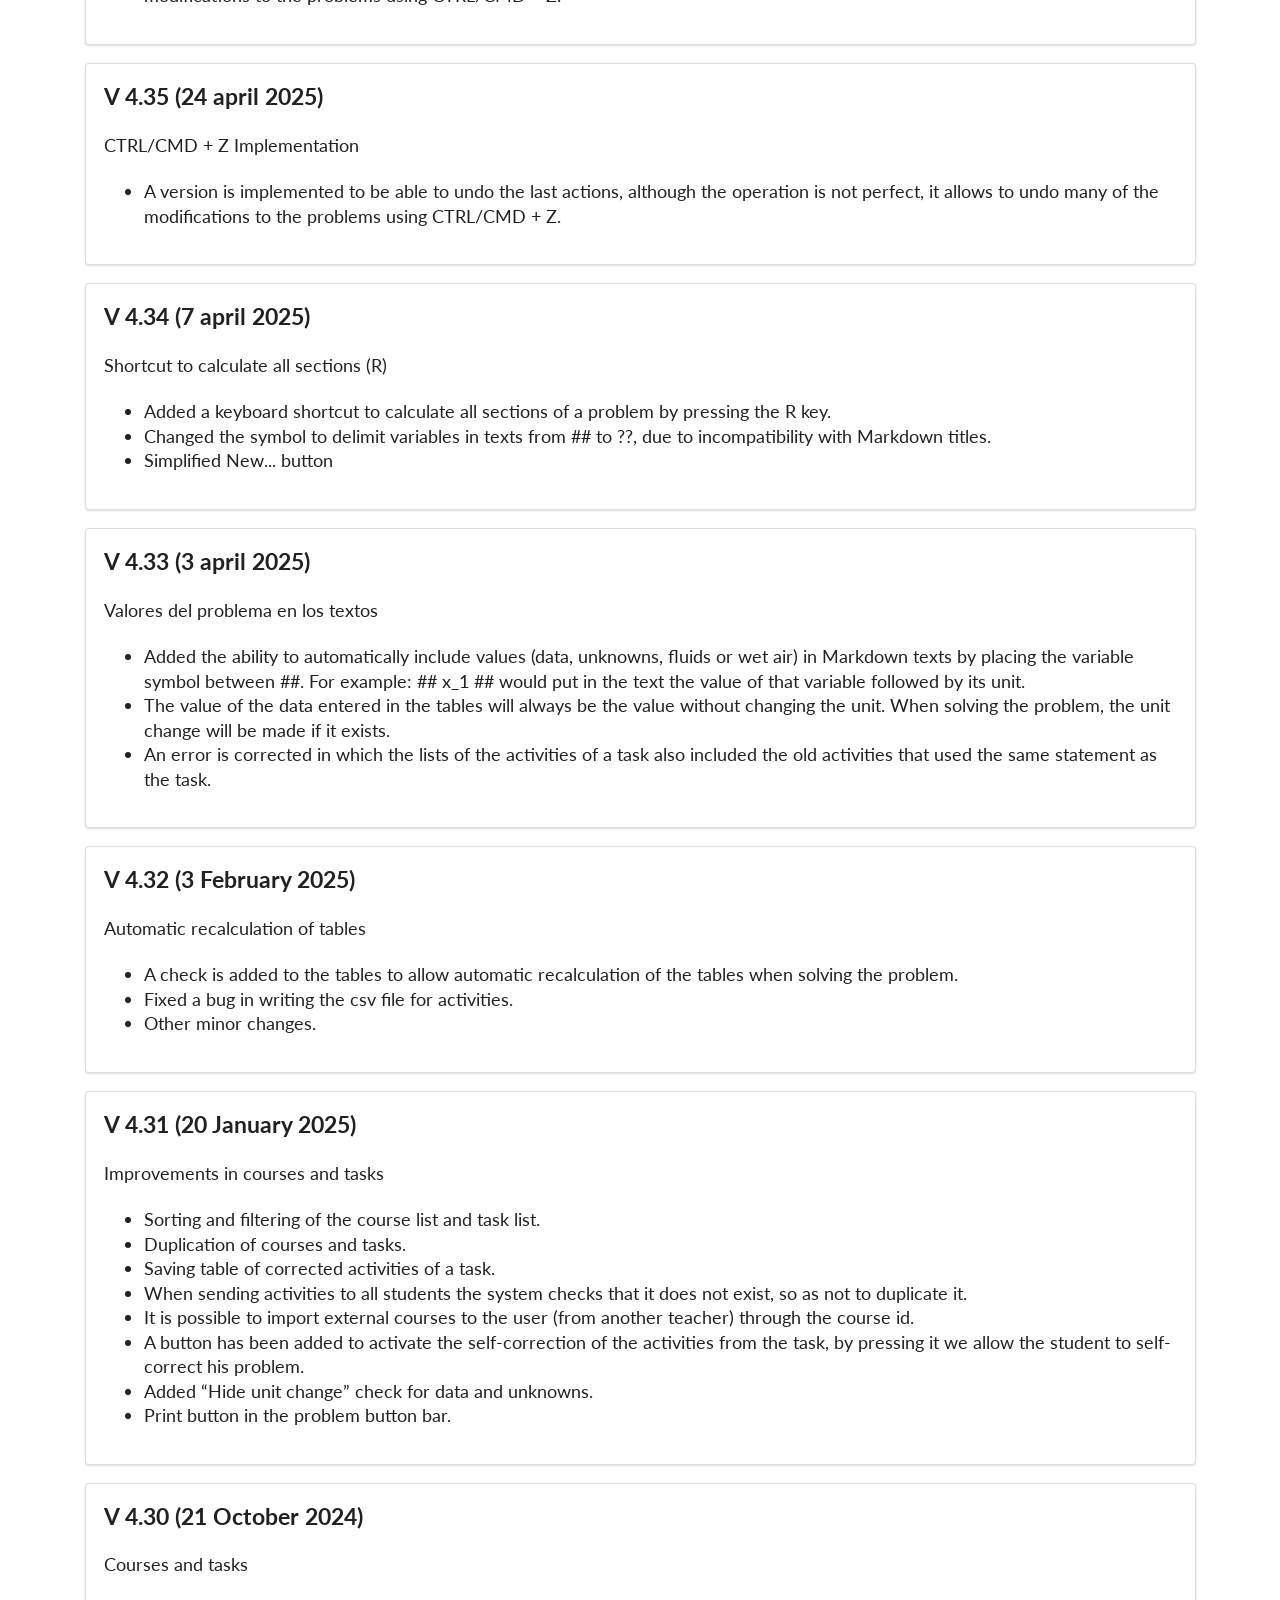
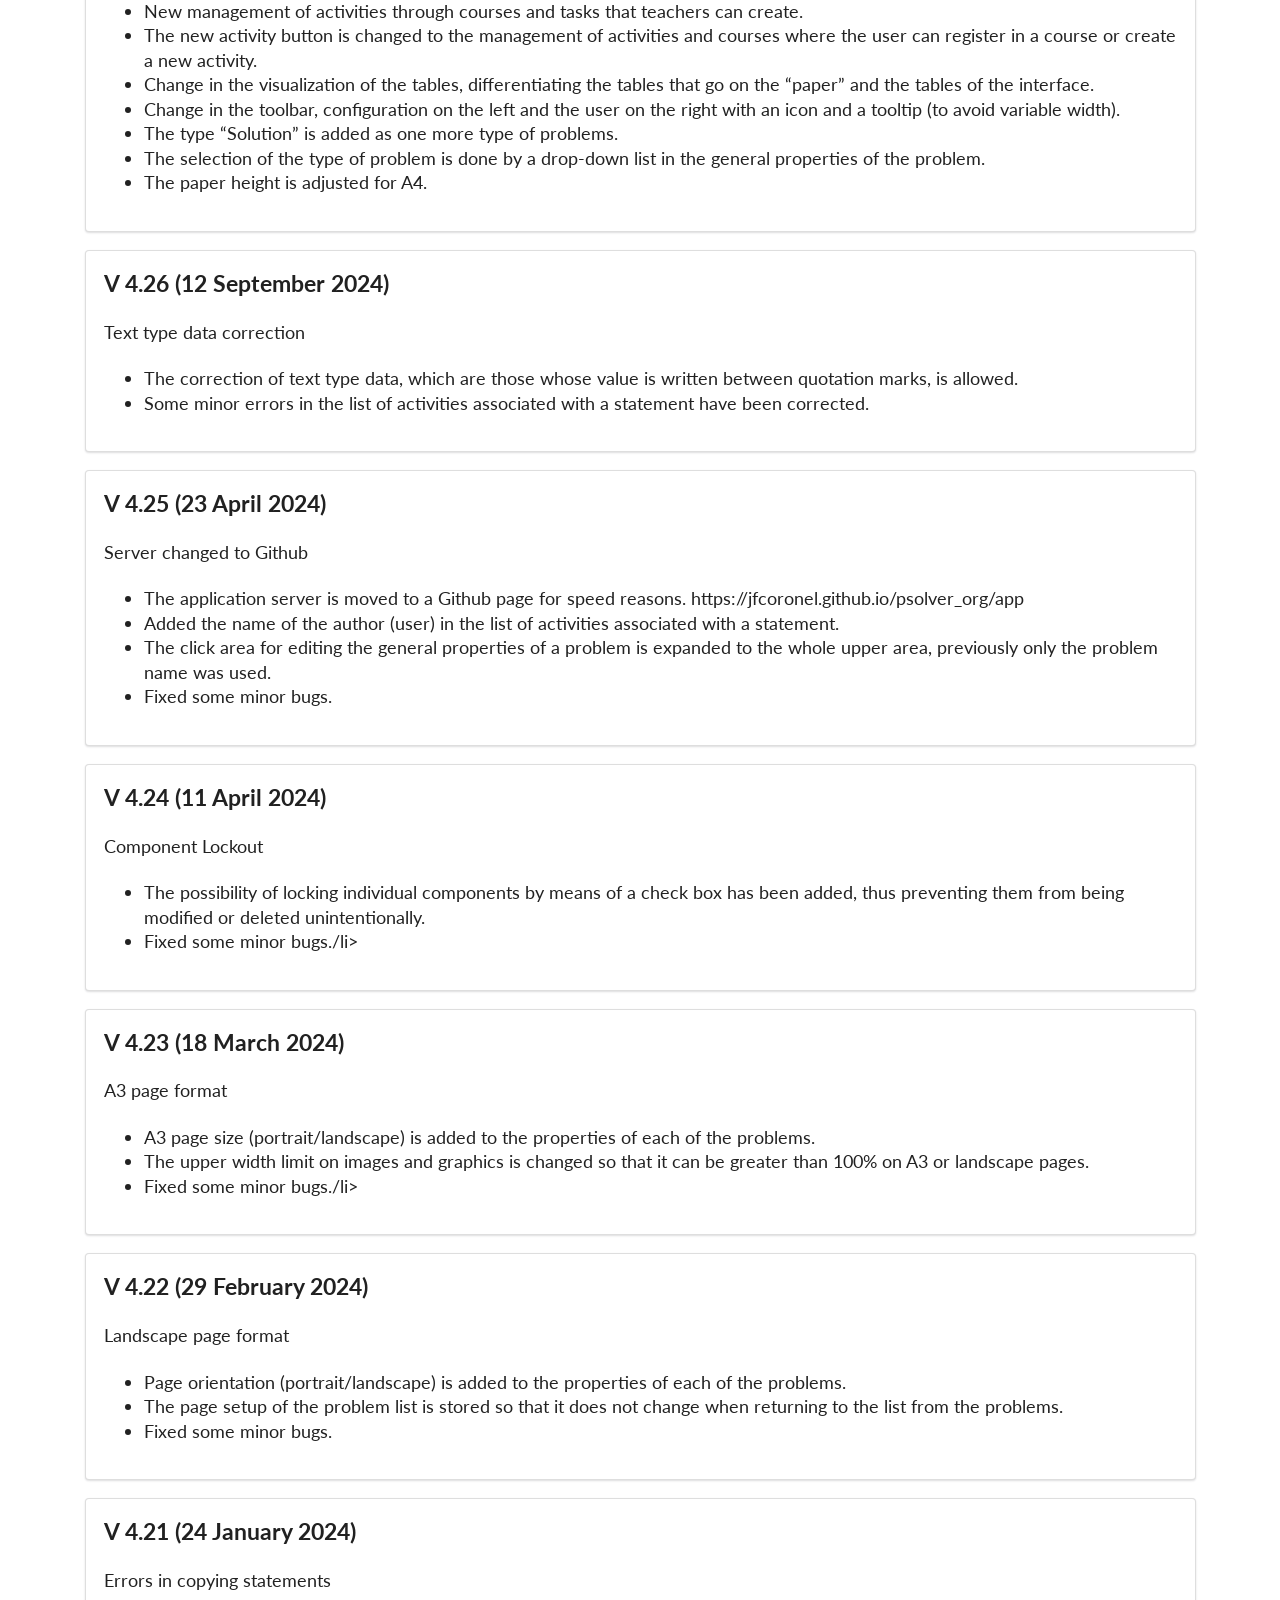
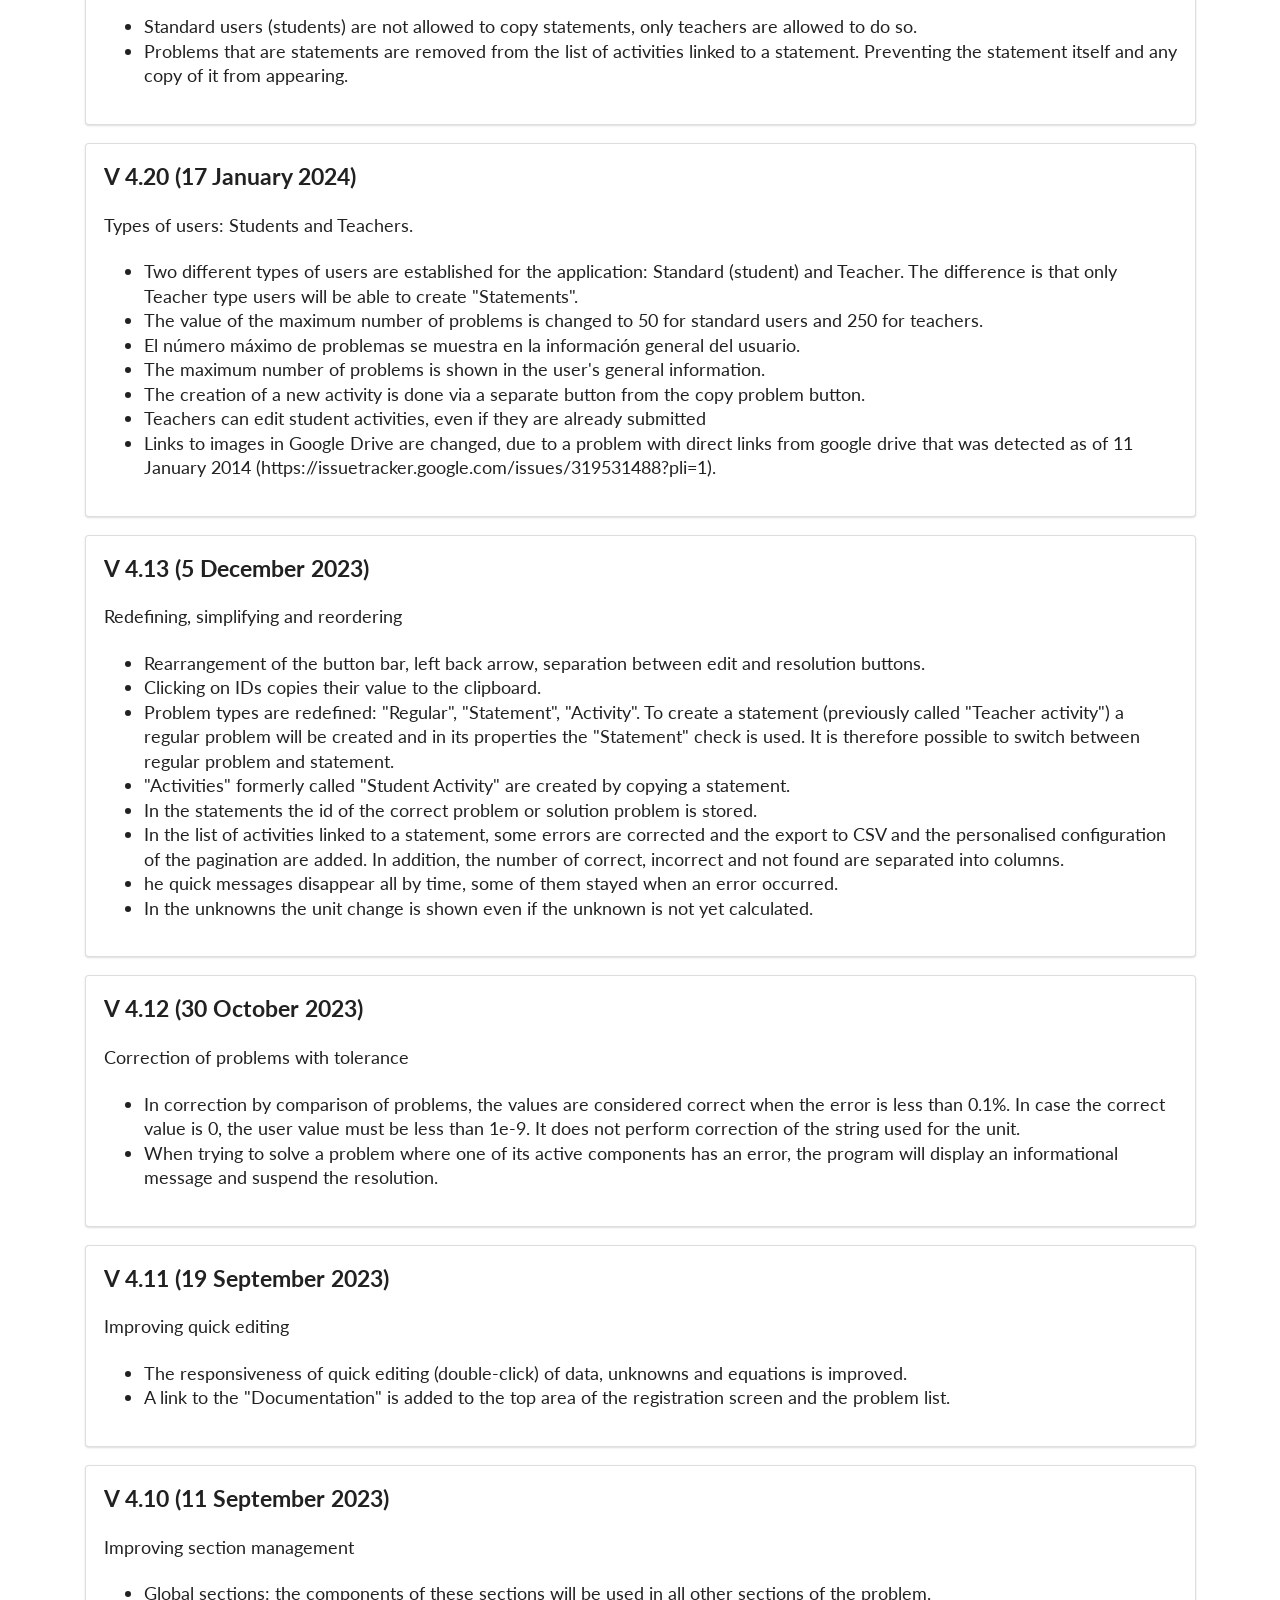
==== commit 42ea1409: "Historia 4.95: arreglos de la barra de botones y del indicador de conexión, capturas nuevas Co-Autho" ====
--- a/history.html
+++ b/history.html
@@ -47,6 +47,10 @@
 					<li>Assisted unit change: the final unit is chosen and the expression is written automatically; existing
 						expressions are recognised and wrong ones can be fixed.</li>
 					<li>Suggested unit for unknowns without one, deduced from the equations.</li>
+					<li>Fixed: without a user, the toolbar took two lines and covered the top of the side bar and the problem name.</li>
+					<li>Fixed: the connection indicator left an error in the browser console on every check.</li>
+					<li>User manual with new screenshots: working screen, problem properties, configuration, problem list, unit change
+						and unit checking.</li>
 				</ul>
 			</div>
 
